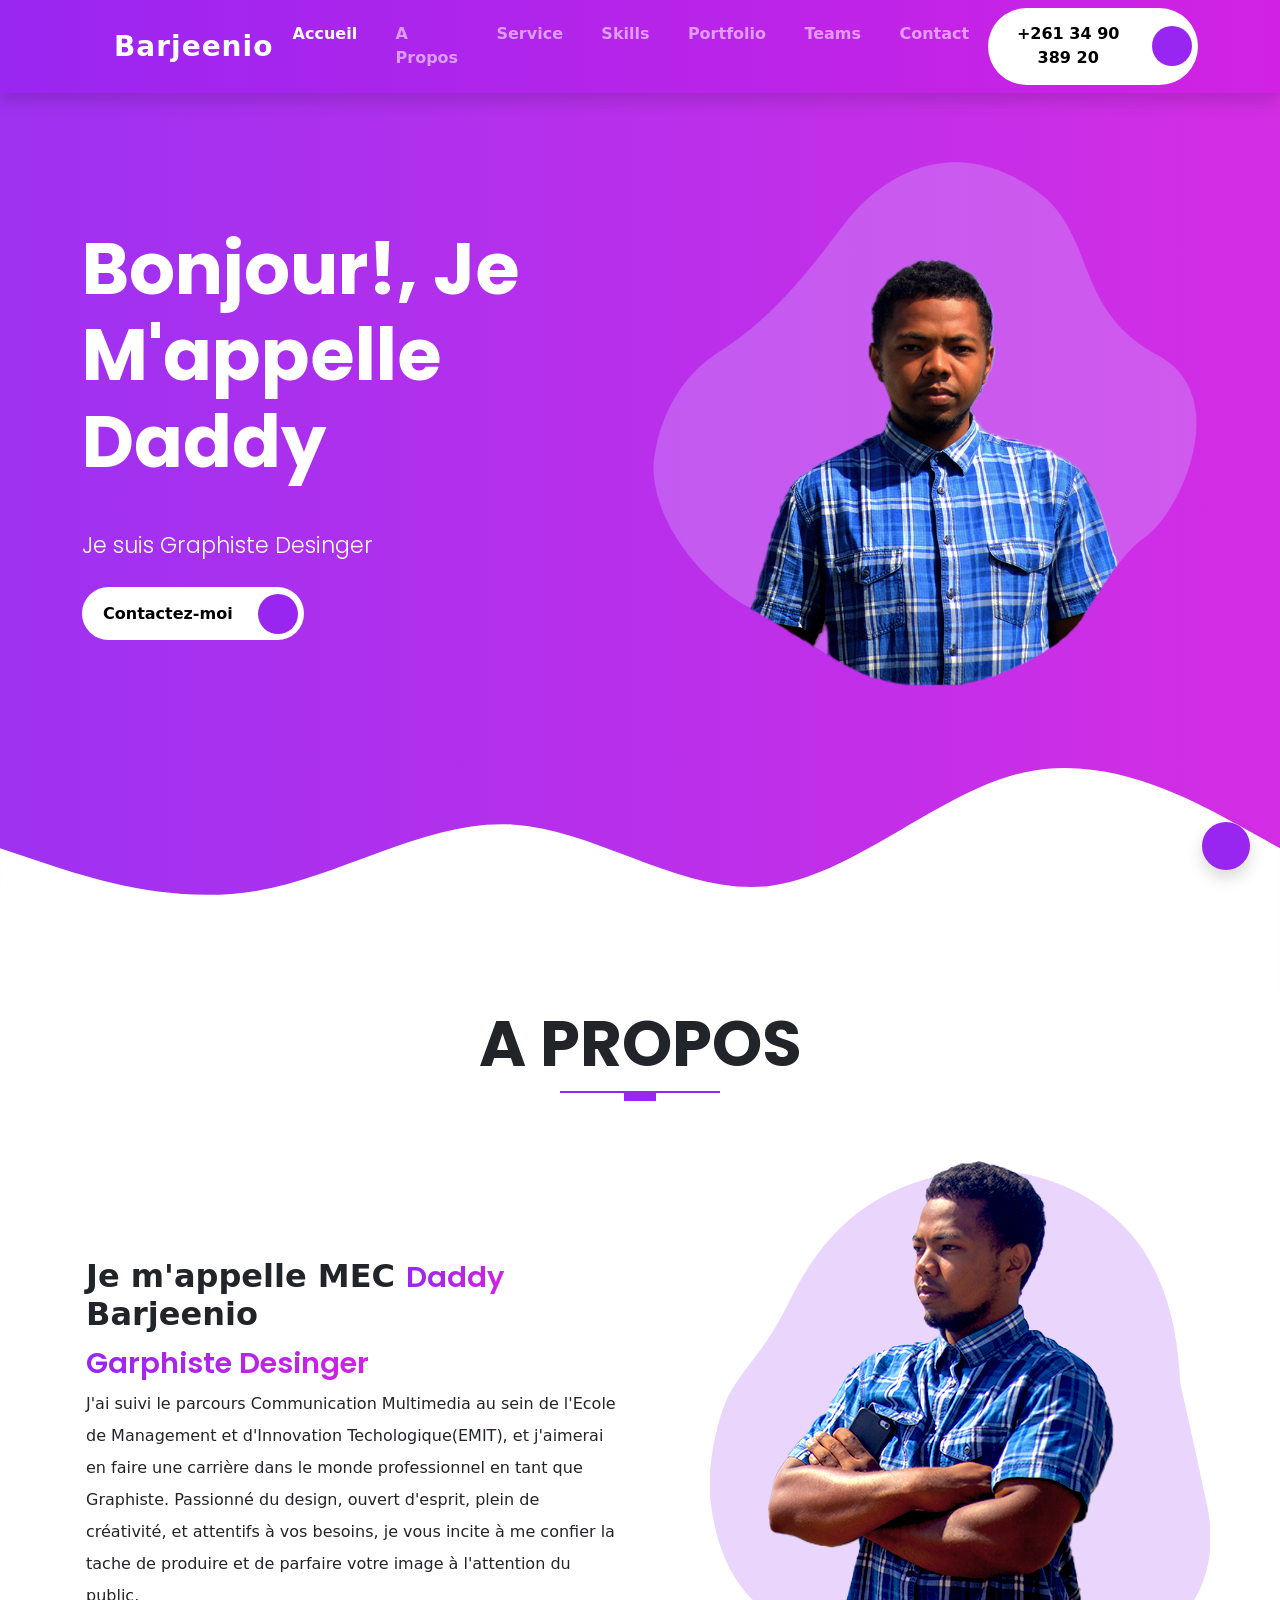
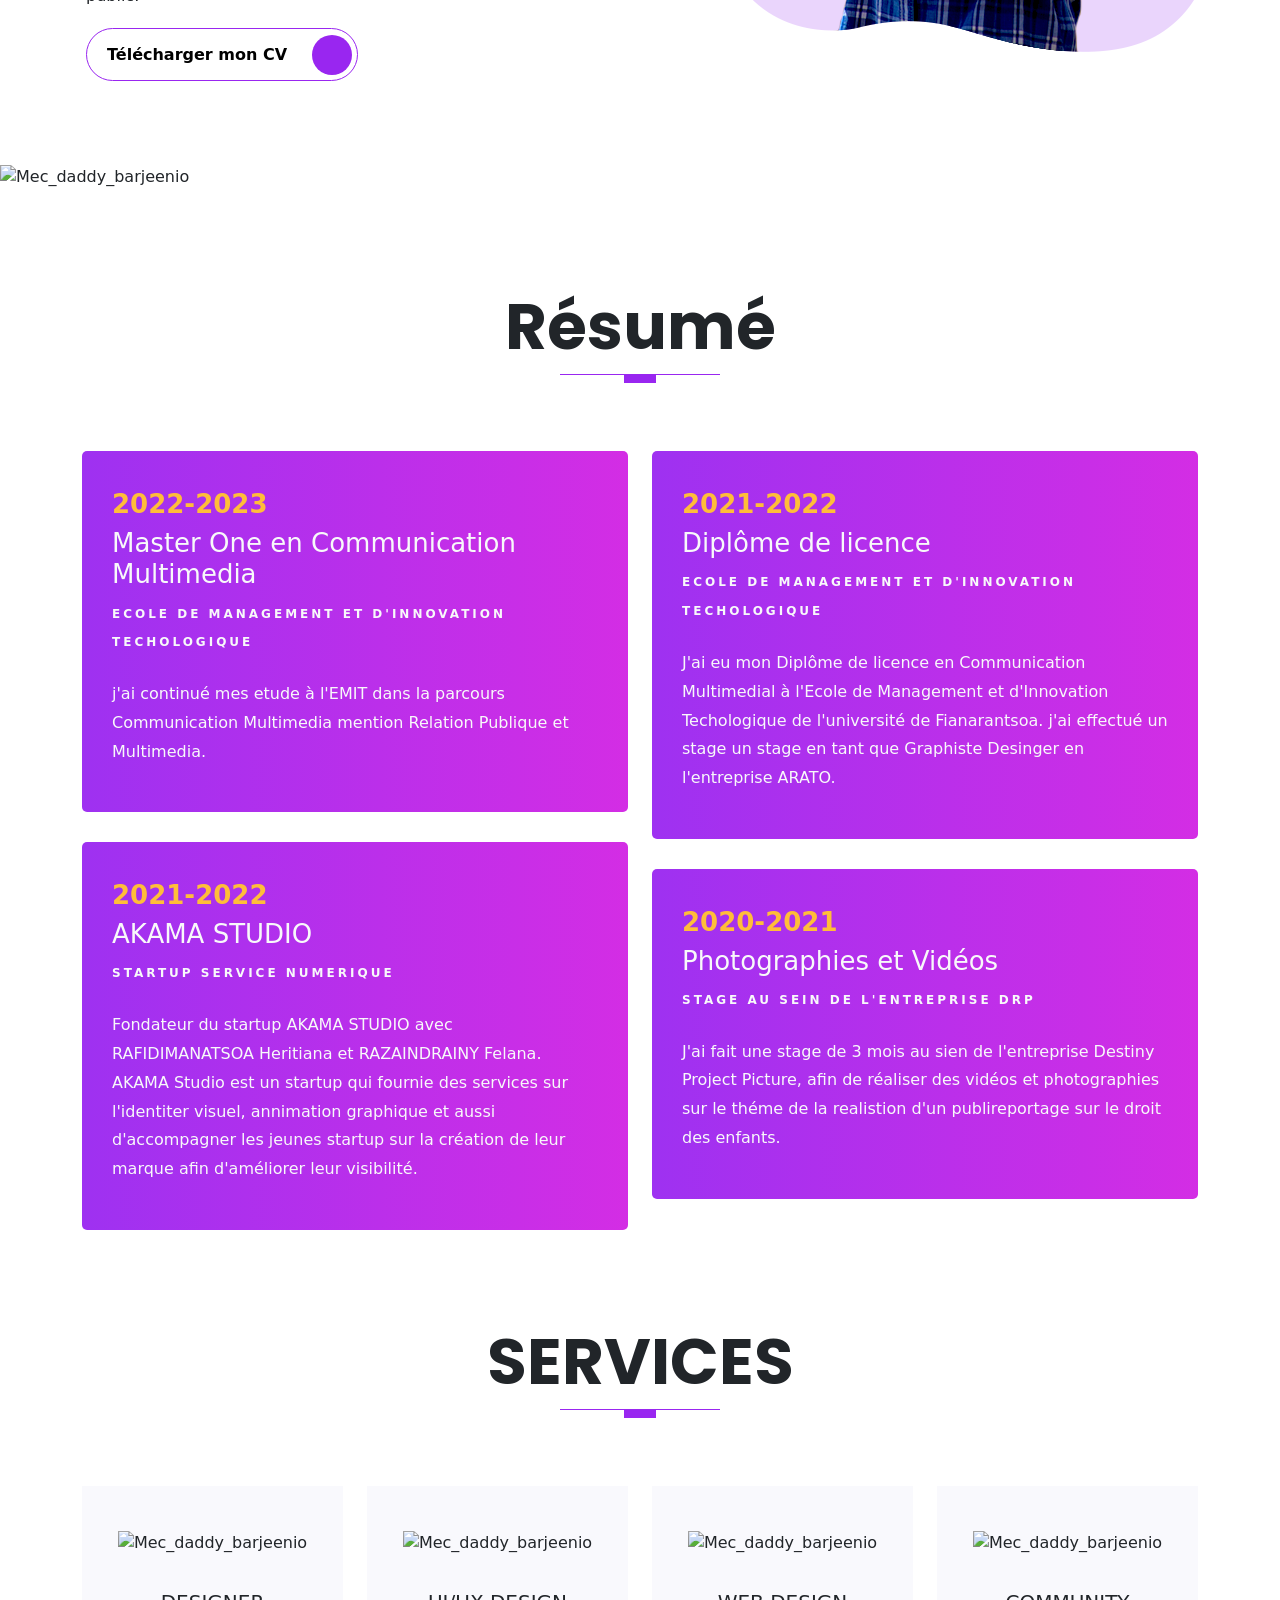
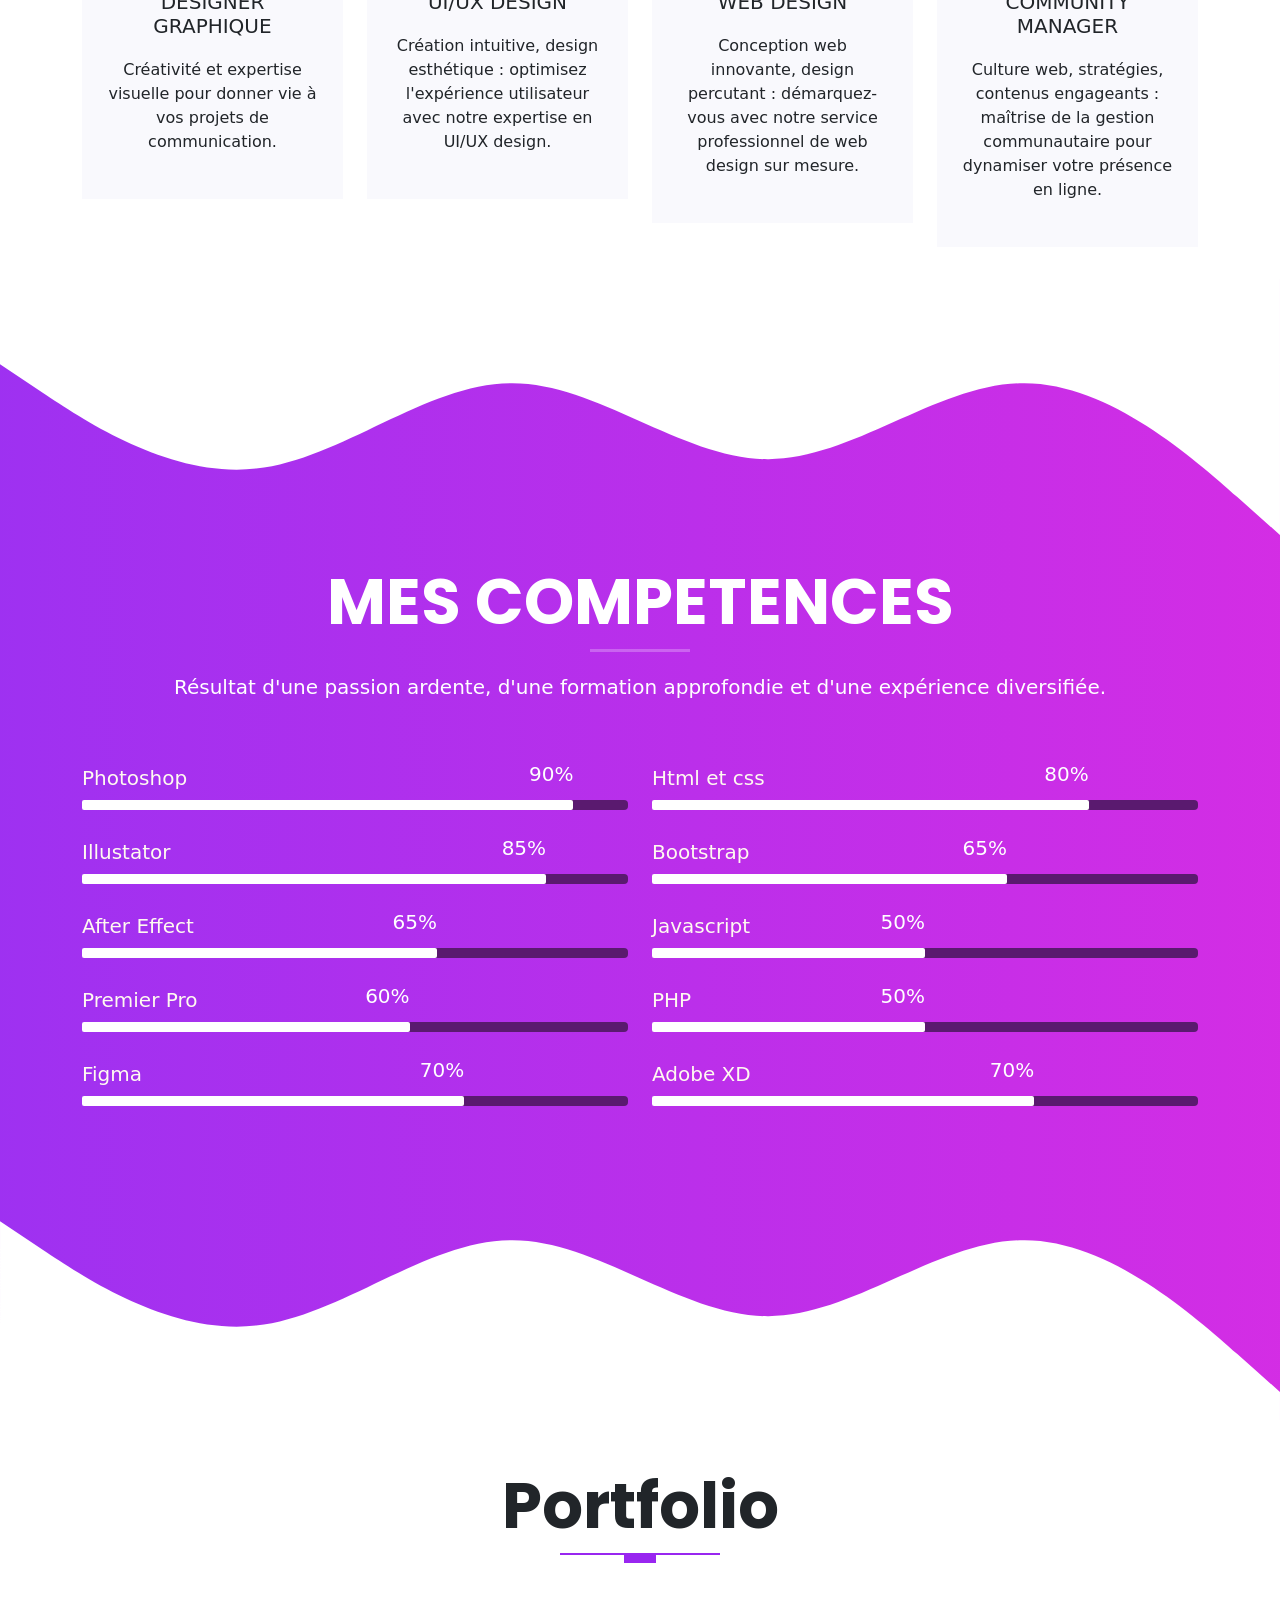
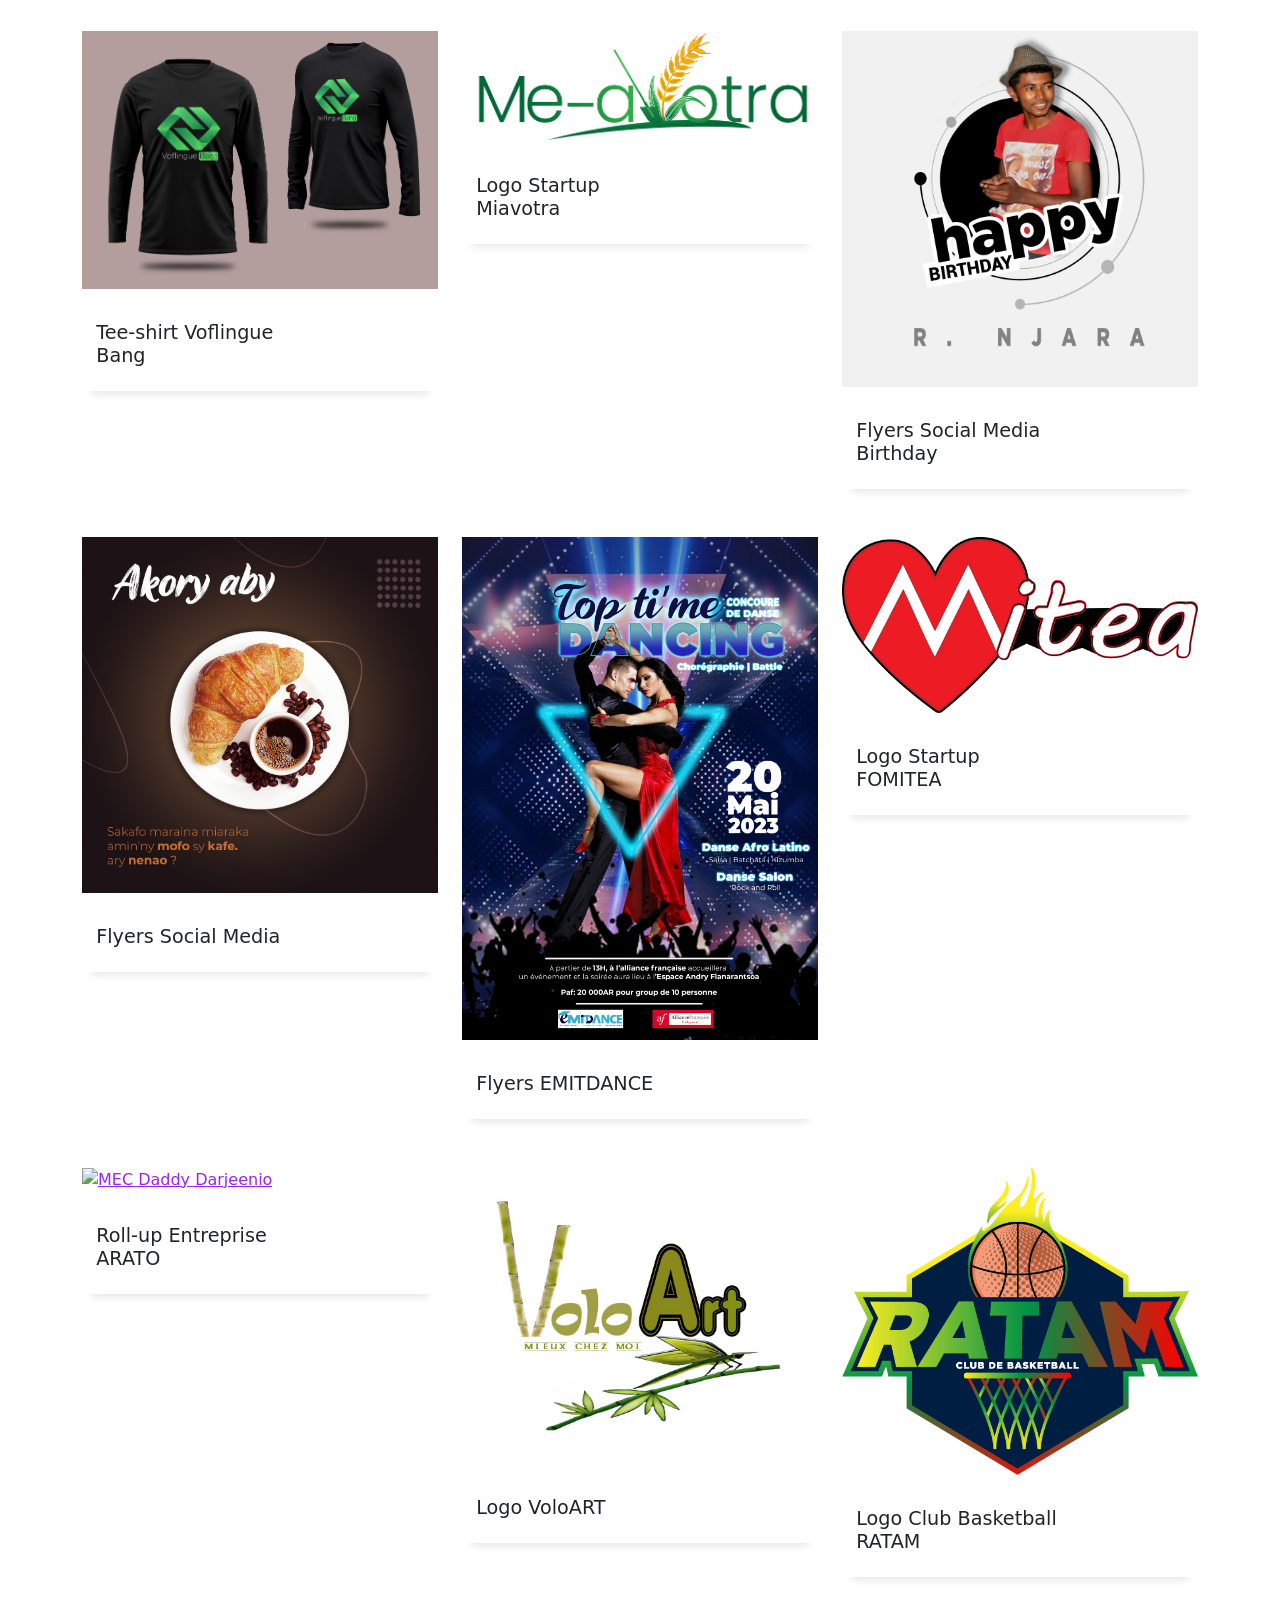
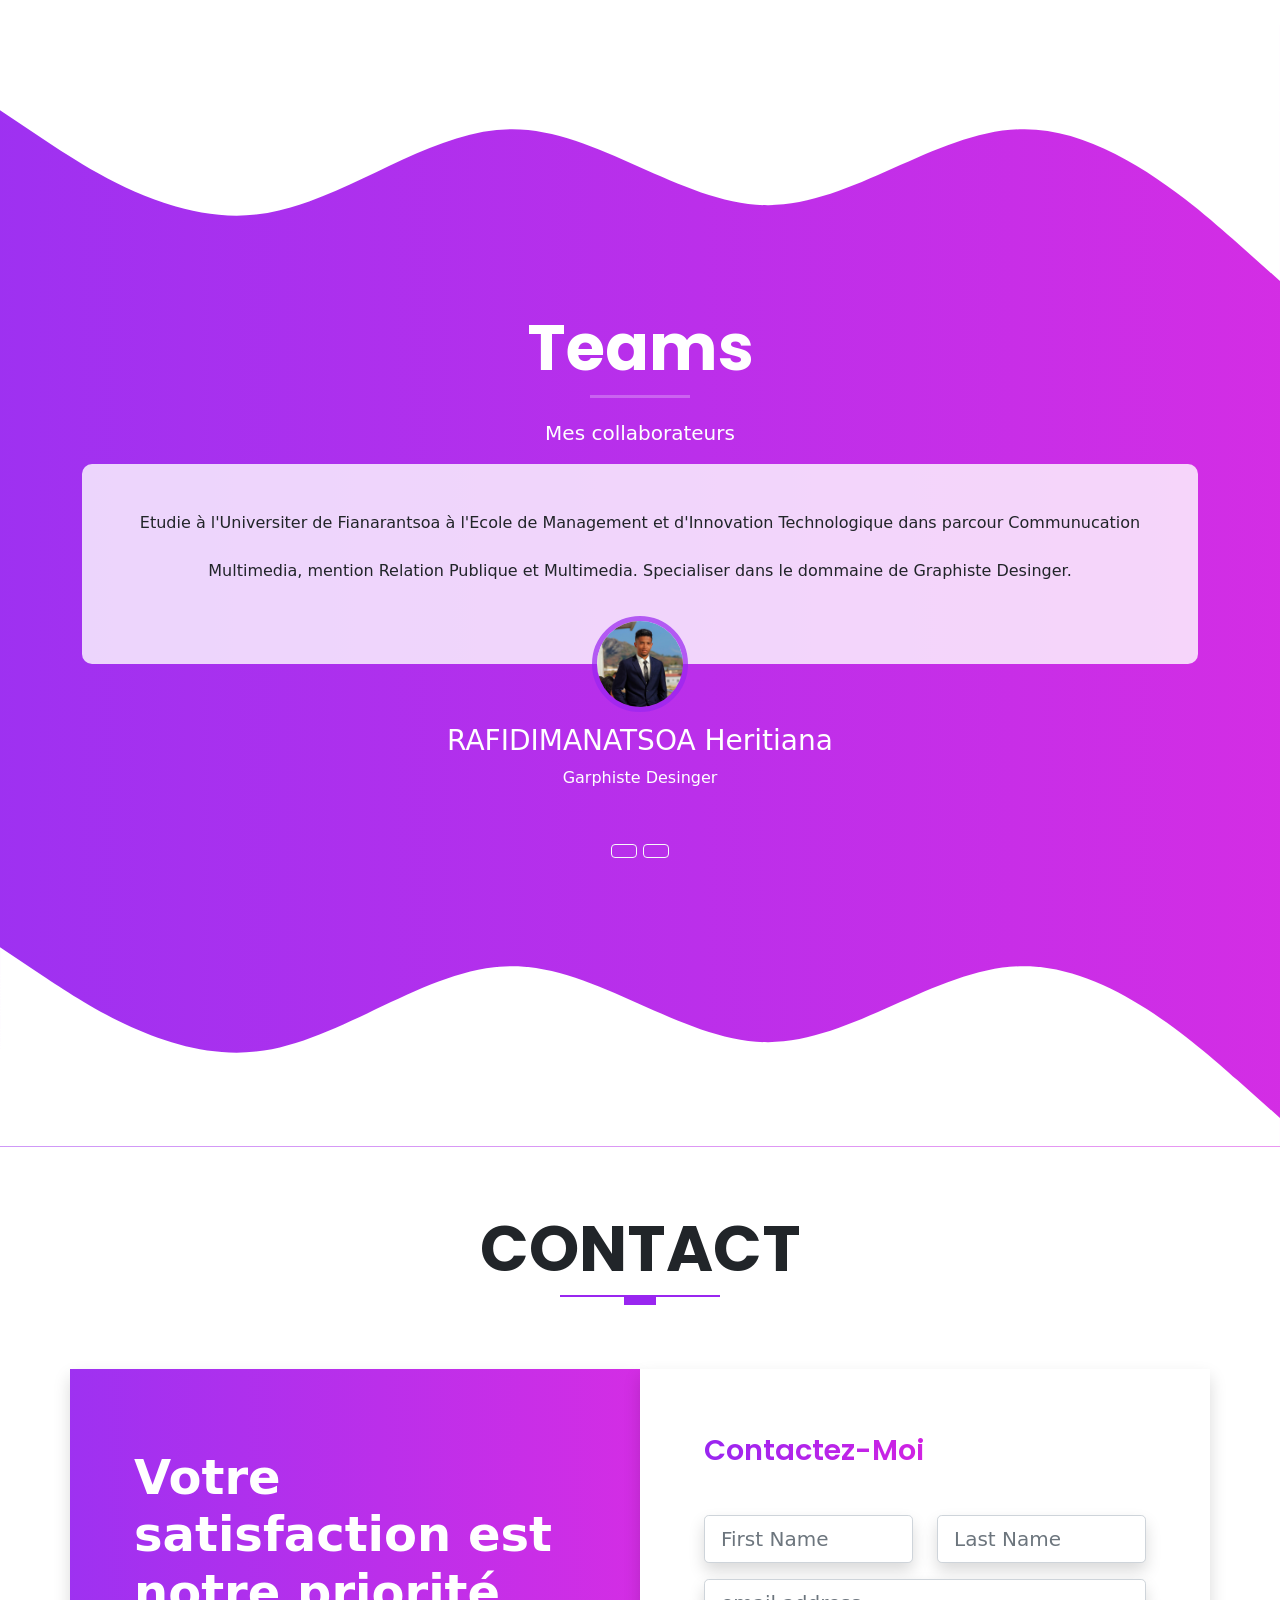
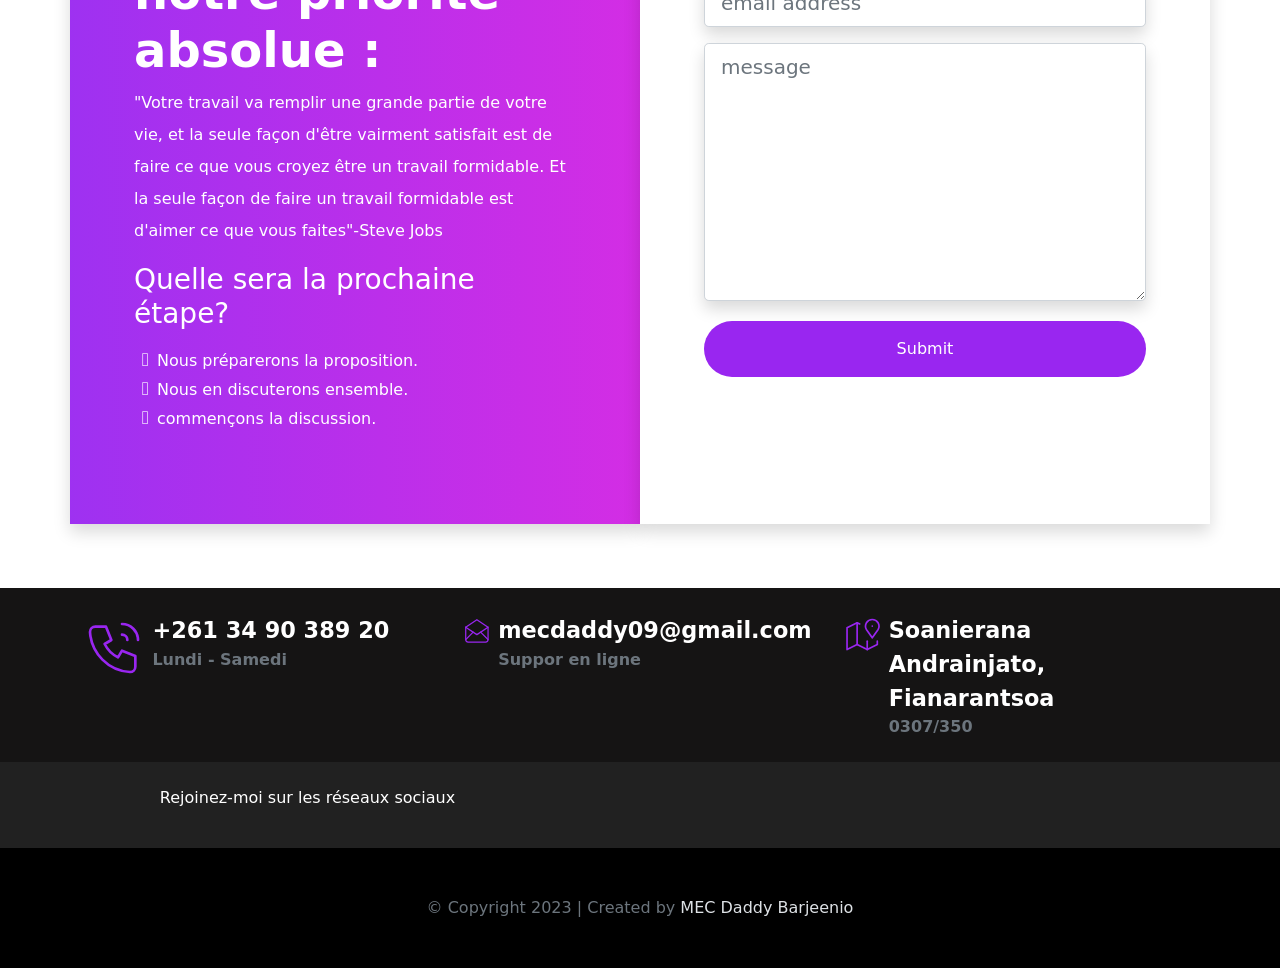
==== index.html @ a457e91f "version 3" ====
<!DOCTYPE html>
<html lang="en">
<head>
    <meta charset="UTF-8">
    <meta http-equiv="X-UA-Compatible" content="IE=edge">
    <meta name="viewport" content="width=device-width, initial-scale=1">
    <title>Mec_daddy_barjeenio | Porfolio</title>
    <link rel="stylesheet" href="assets/css/style.css">
    <link href="assets/vendors/bootstrap-icons/bootstrap-icons.css" rel="stylesheet">
    <link rel="stylesheet" href="assets/css/fontawesome.css">
    <link href="assets/vendors/glightbox/css/glightbox.min.css" rel="stylesheet">
  <link href="assets/vendor/swiper/swiper-bundle.min.css" rel="stylesheet">
    <link rel="stylesheet" href="https://cdn.jsdelivr.net/npm/glightbox/dist/css/glightbox.min.css" />
    <script src="https://cdn.jsdelivr.net/gh/mcstudios/glightbox/dist/js/glightbox.min.js"></script>
    <link href="https://fonts.googleapis.com/css2?family=Poppins:wght@300;400;500;600;700;800;900&display=swap" rel="stylesheet">
</head>
<body>
<!-- ////////////////////////////////////////////////////////////////////////////////////////
                               START SECTION 1 - nav bar  
/////////////////////////////////////////////////////////////////////////////////////////////-->
<nav class="navbar navbar-expand-lg navbar-dark menu shadow fixed-top">
    <div class="container">
      <a class="navbar-brand" href="">
        <h1 class="logo"><a href="index.html">Barjeenio</a></h1>
      </a>
      <button class="navbar-toggler" type="button" data-bs-toggle="collapse" data-bs-target="#navbarNav" aria-controls="navbarNav" aria-expanded="false" aria-label="Toggle navigation">
        <span class="navbar-toggler-icon"></span>
      </button>
      <div class="collapse navbar-collapse justify-content-end" id="navbarNav">
        <ul class="navbar-nav">
          <li class="nav-item"><a class="nav-link active" aria-current="page" href="#home">Accueil</a></li>
          <li class="nav-item"><a class="nav-link" href="#A propos">A propos</a></li>
          <li class="nav-item"><a class="nav-link" href="#Service">Service</a></li>
          <li class="nav-item"><a class="nav-link" href="#Skills">Skills</a></li>
          <li class="nav-item"><a class="nav-link" href="#Portfolio">Portfolio</a></li>
          <li class="nav-item"><a class="nav-link" href="#Teams">Teams</a></li>
          <li class="nav-item"><a class="nav-link" href="#contact">contact</a>
          </li>
        </ul>
        <button type="button" class="rounded-pill btn-rounded">
         +261 34 90 389 20
          <span>
            <i class="fas fa-phone-alt"></i>
          </span>
        </button>
      </div>
    </div>
  </nav>

<!-- /////////////////////////////////////////////////////////////////////////////////////////////////
                            START SECTION 2 - intro  
/////////////////////////////////////////////////////////////////////////////////////////////////////-->

<section id="home" class="intro-section">
  <div class="container">
    <div class="row align-items-center text-white">
      <!-- START THE CONTENT FOR THE INTRO  -->
      <div class="col-md-6 intros text-start">
        <h1 class="display-2">
          <span class="display-2--intro">Bonjour!, Je m'appelle Daddy</span>
          <span class="display-2--description lh-base">
            Je suis Graphiste Desinger
          </span>
        </h1>
        <button type="button"  class="rounded-pill btn-rounded">Contactez-moi
          <span> <a href="#contact"><i class="fas fa-arrow-right"></i></a> </span>
        </button>
      </div>
      <!-- START THE CONTENT FOR THE VIDEO -->
      <div class="col-md-6 intros text-end">
        <div class="video-box">
          <img src="images/arts/Mec_daddy_barjeenio.png" alt="Mec_daddy_barjeenio" class="img-fluid">
          
        </div>
      </div>
    </div>
  </div>
  <svg xmlns="http://www.w3.org/2000/svg" viewBox="0 0 1440 320"><path fill="#ffffff" fill-opacity="1" d="M0,160L48,176C96,192,192,224,288,208C384,192,480,128,576,133.3C672,139,768,213,864,202.7C960,192,1056,96,1152,74.7C1248,53,1344,107,1392,133.3L1440,160L1440,320L1392,320C1344,320,1248,320,1152,320C1056,320,960,320,864,320C768,320,672,320,576,320C480,320,384,320,288,320C192,320,96,320,48,320L0,320Z"></path></svg>
</section>

<!-- //////////////////////////////////////////////////////////////////////////////////////////////
                         START SECTION 3 - A propos 
///////////////////////////////////////////////////////////////////////////////////////////////////-->
<section id="A propos" class="services">
  <div class="container">
    <div class="row text-center">
      <h1 class="display-3 fw-bold">A PROPOS</h1>
      <div class="heading-line mb-1"></div>
    </div>
  </div>
  <!-- START THE CONTENT FOR THE SERVICES  -->
  <div class="container">
    <!-- START THE MARKETING CONTENT  -->
    <div class="row">
      <div class="col-lg-6 col-md-6 col-sm-12 col-xs-12 services mt-4">
        <div class="services__content">
          <div class="icon d-block fas fa-paper-plane"></div>
          <h2 class="fw-bold">Je m'appelle MEC <span class="display-3--title ">Daddy</span>  Barjeenio</h2>
          <h3 class="display-3--title mt-1">Garphiste Desinger</h3>
          <p class="lh-lg">
            J'ai suivi le parcours Communication Multimedia au sein de l'Ecole de Management et d'Innovation Techologique(EMIT),
                et j'aimerai en faire une carrière dans le monde professionnel en tant que Graphiste. Passionné du design, ouvert d'esprit,
                plein de créativité, et attentifs à vos besoins, je vous incite à me confier la tache de produire et de parfaire votre 
                image à l'attention du public.
          </p>
          <button type="button" class="rounded-pill btn-rounded border-primary">
            <a href="images/cv daddy v1.pdf" target="_blank" download style="text-decoration: none; color: inherit;">
            Télécharger mon CV
          </a>
            <span><i class="fas fa-arrow-right"></i></span>
          </button>
        </div>
      </div>
      <div class="col-lg-6 col-md-6 col-sm-12 col-xs-12 services mt-4 text-end">
        <div class="services__pic">
          <img src="images/services/Mec_daddy_barjeenio.png" alt="Mec_daddy_barjeenio" class="img-fluid">
        </div>
      </div>
    </div>
</section>
<!-- //////////////////////////////////////////////////////////////////////////////////////////////
                         START SECTION 3 - Resumer 
///////////////////////////////////////////////////////////////////////////////////////////////////-->
<section class="ftco-section ftco-no-pb" id="resume-section Service">
  <div class="container">
    <div class="row text-center">
      <h1 class="display-3 fw-bold pt-5">Résumé</h1>
      <div class="heading-line mb-1 pb-5"></div>
    </div>
  </div>
  <div class="container">
    
    <div class="row">
      <div class="col-md-6">
        <div class="resume-wrap ftco-animate fadeInUp ftco-animated">
          <span class="date">2022-2023</span>
          <h2>Master One en Communication Multimedia</h2>
          <span class="position">Ecole de Management et d'Innovation Techologique</span>
          <p class="mt-4">j'ai continué mes etude à l'EMIT dans la parcours Communication Multimedia mention 
            Relation Publique et Multimedia.
          </p>
        </div>
        <div class="resume-wrap ftco-animate fadeInUp ftco-animated">
          <span class="date">2021-2022</span>
          <h2>AKAMA STUDIO</h2>
          <span class="position">Startup Service Numerique</span>
          <p class="mt-4">Fondateur du startup AKAMA STUDIO avec RAFIDIMANATSOA Heritiana et RAZAINDRAINY Felana.
            AKAMA Studio est un startup qui fournie des services sur l'identiter visuel, annimation graphique et aussi
            d'accompagner les jeunes startup sur la création de leur marque afin d'améliorer leur visibilité.
          </p>
        </div>
      </div>

      <div class="col-md-6">
        <div class="resume-wrap ftco-animate fadeInUp ftco-animated">
          <span class="date">2021-2022</span>
          <h2>Diplôme de licence</h2>
          <span class="position">Ecole de Management et d'Innovation Techologique</span>
          <p class="mt-4">J'ai eu mon Diplôme de licence en Communication Multimedial à l'Ecole de Management et d'Innovation Techologique de
            l'université de Fianarantsoa. j'ai effectué un stage un stage en tant que Graphiste Desinger en l'entreprise ARATO.
          </p>
        </div>
        <div class="resume-wrap ftco-animate fadeInUp ftco-animated">
          <span class="date">2020-2021</span>
          <h2>Photographies et Vidéos</h2>
          <span class="position">Stage au sein de l'entreprise DRP </span>
          <p class="mt-4">J'ai fait une stage de 3 mois au sien de l'entreprise Destiny Project Picture, 
            afin de réaliser des vidéos et photographies sur le théme de la realistion d'un publireportage sur le droit des enfants.
          </p>
        </div>
        
      </div>
    </div>
  </div>
  <img class="img-fluid edu-bg-image w-100" src="images/backgrounds/education-bg.png" alt="Mec_daddy_barjeenio">

</section>
<!-- ////////////////////////////////////////////////////////////////////////////////////////////////
                               START SECTION 4 - service  
/////////////////////////////////////////////////////////////////////////////////////////////////////-->

<section id="Service" class="services features_area">
  <div class="container">
    <div class="row text-center">
      <h1 class="display-3 fw-bold pt-5">SERVICES</h1>
      <div class="heading-line mb-1 pb-5"></div>
    </div>
  </div>
  <div class="container">
    <div class="row feature_inner">
      <div class="col-lg-3 col-md-6">
        <div class="feature_item">
          <img src="images/services/s1.png" alt="Mec_daddy_barjeenio">
          <h4>Designer graphique</h4>
          <p>Créativité et expertise visuelle pour donner vie à vos projets de communication.</p>
        </div>
      </div>
      <div class="col-lg-3 col-md-6">
        <div class="feature_item">
          <img src="images/services/s2.png" alt="Mec_daddy_barjeenio">
          <h4>UI/ux design</h4>
          <p>Création intuitive, design esthétique : optimisez l'expérience utilisateur avec notre expertise en UI/UX design.</p>
        </div>
      </div>
      <div class="col-lg-3 col-md-6">
        <div class="feature_item">
          <img src="images/services/s3.png" alt="Mec_daddy_barjeenio">
          <h4>Web design</h4>
          <p>Conception web innovante, design percutant : démarquez-vous avec notre service professionnel de web design sur mesure.</p>
        </div>
      </div>
      <div class="col-lg-3 col-md-6">
        <div class="feature_item">
          <img src="images/services/s4.png" alt="Mec_daddy_barjeenio">
          <h4> Community Manager</h4>
          <p>Culture web, stratégies, contenus engageants : maîtrise de la gestion communautaire pour dynamiser votre présence en ligne.</p>
        </div>
      </div>
    </div>
  </div>

</section>

<!-- ////////////////////////////////////////////////////////////////////////////////////////////////
                               START SECTION 6 - skILLS
/////////////////////////////////////////////////////////////////////////////////////////////////////-->
<section  class="testimonials">
  <svg  xmlns="http://www.w3.org/2000/svg" viewBox="0 0 1440 320"><path fill="#fff" fill-opacity="1" d="M0,96L48,128C96,160,192,224,288,213.3C384,203,480,117,576,117.3C672,117,768,203,864,202.7C960,203,1056,117,1152,117.3C1248,117,1344,203,1392,245.3L1440,288L1440,0L1392,0C1344,0,1248,0,1152,0C1056,0,960,0,864,0C768,0,672,0,576,0C480,0,384,0,288,0C192,0,96,0,48,0L0,0Z"></path></svg>
  <div id="Skills" class="container" >
    <div class="row text-center text-white">
      <h1 class="display-3 fw-bold" >MES COMPETENCES</h1>
      <hr style="width: 100px; height: 3px; " class="mx-auto">
      <p class="lead pt-1 pb-5">Résultat d'une passion ardente, d'une formation approfondie et d'une expérience diversifiée.</p>
    </div>
  </div>
  <div class="container">
    <div class="row">
      <div class="col-md-6 animate-box">
        <div class="progress-wrap ftco-animate">
          <h3>Photoshop</h3>
          <div class="progress">
             <div class="progress-bar color-1" role="progressbar" aria-valuenow="90"
              aria-valuemin="0" aria-valuemax="100" style="width:90%">
              <span>90%</span>
              </div>
          </div>
        </div>
      </div>
      <div class="col-md-6 animate-box">
        <div class="progress-wrap ftco-animate">
          <h3>Html et css</h3>
          <div class="progress">
             <div class="progress-bar color-1" role="progressbar" aria-valuenow="80"
              aria-valuemin="0" aria-valuemax="100" style="width:80%">
              <span>80%</span>
              </div>
          </div>
        </div>
      </div>
      <div class="col-md-6 animate-box">
        <div class="progress-wrap ftco-animate">
          <h3>Illustator</h3>
          <div class="progress">
             <div class="progress-bar color-2" role="progressbar" aria-valuenow="85"
              aria-valuemin="0" aria-valuemax="100" style="width:85%">
              <span>85%</span>
              </div>
          </div>
        </div>
      </div>
      <div class="col-md-6 animate-box">
        <div class="progress-wrap ftco-animate">
          <h3>Bootstrap</h3>
          <div class="progress">
             <div class="progress-bar color-3" role="progressbar" aria-valuenow="65"
              aria-valuemin="0" aria-valuemax="100" style="width:65%">
              <span>65%</span>
              </div>
          </div>
        </div>
      </div>
      <div class="col-md-6 animate-box">
        <div class="progress-wrap ftco-animate">
          <h3>After Effect</h3>
          <div class="progress">
             <div class="progress-bar color-4" role="progressbar" aria-valuenow="65"
              aria-valuemin="0" aria-valuemax="100" style="width:65%">
              <span>65%</span>
              </div>
          </div>
        </div>
      </div>
      <div class="col-md-6 animate-box">
        <div class="progress-wrap ftco-animate">
          <h3>Javascript </h3>
          <div class="progress">
             <div class="progress-bar color-5" role="progressbar" aria-valuenow="50"
              aria-valuemin="0" aria-valuemax="100" style="width:50%">
              <span>50%</span>
              </div>
          </div>
        </div>
      </div>
      <div class="col-md-6 animate-box">
        <div class="progress-wrap ftco-animate">
          <h3>Premier Pro</h3>
          <div class="progress">
             <div class="progress-bar color-6" role="progressbar" aria-valuenow="60"
              aria-valuemin="0" aria-valuemax="100" style="width:60%">
              <span>60%</span>
              </div>
          </div>
        </div>
      </div>
      <div class="col-md-6 animate-box">
        <div class="progress-wrap ftco-animate">
          <h3>PHP</h3>
          <div class="progress">
             <div class="progress-bar color-6" role="progressbar" aria-valuenow="50"
              aria-valuemin="0" aria-valuemax="100" style="width:50%">
              <span>50%</span>
              </div>
          </div>
        </div>
      </div>
      <div class="col-md-6 animate-box">
        <div class="progress-wrap ftco-animate">
          <h3>Figma</h3>
          <div class="progress">
             <div class="progress-bar color-6" role="progressbar" aria-valuenow="70"
              aria-valuemin="0" aria-valuemax="100" style="width:70%">
              <span>70%</span>
              </div>
          </div>
        </div>
      </div>
      <div class="col-md-6 animate-box">
        <div class="progress-wrap ftco-animate">
          <h3>Adobe XD</h3>
          <div class="progress">
             <div class="progress-bar color-6" role="progressbar" aria-valuenow="70"
              aria-valuemin="0" aria-valuemax="100" style="width:70%">
              <span>70%</span>
              </div>
          </div>
        </div>
      </div>
    </div>
  </div>
  <svg xmlns="http://www.w3.org/2000/svg" viewBox="0 0 1440 320"><path fill="#fff" fill-opacity="1" d="M0,96L48,128C96,160,192,224,288,213.3C384,203,480,117,576,117.3C672,117,768,203,864,202.7C960,203,1056,117,1152,117.3C1248,117,1344,203,1392,245.3L1440,288L1440,320L1392,320C1344,320,1248,320,1152,320C1056,320,960,320,864,320C768,320,672,320,576,320C480,320,384,320,288,320C192,320,96,320,48,320L0,320Z"></path></svg>
</section>
<!-- ///////////////////////////////////////////////////////////////////////////////////////////////////
                              START SECTION 7 - THE PORTFOLIO  
//////////////////////////////////////////////////////////////////////////////////////////////////////-->
<section id="Portfolio" class="portfolio-mf sect-pt4 route">
  <div class="container">
    <div class="row text-center">
      <h1 class="display-3 fw-bold pt-5">Portfolio</h1>
      <div class="heading-line mb-1 pb-5"></div>
    </div>
  </div>
  <div class="container">
    <div class="row">
      <div class="col-md-4">
        <div class="work-box">
          <a href="images/portfolio/mec daddy barjeenio 1.jpg" data-gallery="portfolioGallery" class="portfolio-lightbox">
            <div class="work-img">
              <img src="images/portfolio/mec daddy barjeenio 1.jpg" alt="MEC Daddy Darjeenio" class="img-fluid">
            </div>
          </a>
          <div class="work-content">
            <div class="row">
              <div class="col-sm-8">
                <h2 class="w-title">Tee-shirt Voflingue Bang</h2>
                
              </div>
              <div class="col-sm-4">
                <div class="w-like">
                  <a href="portfolio-details.html"> <span class="bi bi-plus-circle"></span></a>
                </div>
              </div>
            </div>
          </div>
        </div>
      </div>
      <div class="col-md-4">
        <div class="work-box">
          <a href="images/portfolio/mec daddy barjeenio 2.png" data-gallery="portfolioGallery" class="portfolio-lightbox">
            <div class="work-img">
              <img src="images/portfolio/mec daddy barjeenio 2.png" alt="MEC Daddy Darjeenio" class="img-fluid">
            </div>
          </a>
          <div class="work-content">
            <div class="row">
              <div class="col-sm-8">
                <h2 class="w-title">Logo Startup Miavotra</h2>
                <!-- <div class="w-more">
                  <span class="w-ctegory">Web Design</span> / <span class="w-date">18 Sep. 2018</span>
                </div> -->
              </div>
              <div class="col-sm-4">
                <div class="w-like">
                  <a href="portfolio-details.html"> <span class="bi bi-plus-circle"></span></a>
                </div>
              </div>
            </div>
          </div>
        </div>
      </div>
      <div class="col-md-4">
        <div class="work-box">
          <a href="images/portfolio/mec daddy barjeenio 9.png" data-gallery="portfolioGallery" class="portfolio-lightbox">
            <div class="work-img">
              <img src="images/portfolio/mec daddy barjeenio 9.png" alt="MEC Daddy Darjeenio" class="img-fluid">
            </div>
          </a>
          <div class="work-content">
            <div class="row">
              <div class="col-sm-8">
                <h2 class="w-title">Flyers Social Media Birthday </h2>
                <!-- <div class="w-more">
                  <span class="w-ctegory">Web Design</span> / <span class="w-date">18 Sep. 2018</span>
                </div> -->
              </div>
              <div class="col-sm-4">
                <div class="w-like">
                  <a href="portfolio-details.html"> <span class="bi bi-plus-circle"></span></a>
                </div>
              </div>
            </div>
          </div>
        </div>
      </div>
      <div class="col-md-4">
        <div class="work-box">
          <a href="images/portfolio/mec daddy barjeenio 10.png" data-gallery="portfolioGallery" class="portfolio-lightbox">
            <div class="work-img">
              <img src="images/portfolio/mec daddy barjeenio 10.png" alt="MEC Daddy Darjeenio" class="img-fluid">
            </div>
          </a>
          <div class="work-content">
            <div class="row">
              <div class="col-sm-8">
                <h2 class="w-title">Flyers Social Media</h2>
                <!-- <div class="w-more">
                  <span class="w-ctegory">Web Design</span> / <span class="w-date">18 Sep. 2018</span>
                </div> -->
              </div>
              <div class="col-sm-4">
                <div class="w-like">
                  <a href="portfolio-details.html"> <span class="bi bi-plus-circle"></span></a>
                </div>
              </div>
            </div>
          </div>
        </div>
      </div>
      <div class="col-md-4">
        <div class="work-box">
          <a href="images/portfolio/mec daddy barjeenio 5.png" data-gallery="portfolioGallery" class="portfolio-lightbox">
            <div class="work-img">
              <img src="images/portfolio/mec daddy barjeenio 14.jpg" alt="MEC Daddy Darjeenio" class="img-fluid">
              
            </div>
          </a>
          <div class="work-content">
            <div class="row">
              <div class="col-sm-8">
                <h2 class="w-title"> Flyers EMITDANCE</h2>
                <!-- <div class="w-more">
                  <span class="w-ctegory">Web Design</span> / <span class="w-date">18 Sep. 2018</span>
                </div> -->
              </div>
              <div class="col-sm-4">
                <div class="w-like">
                  <a href="portfolio-details.html"> <span class="bi bi-plus-circle"></span></a>
                </div>
              </div>
            </div>
          </div>
        </div>
      </div>
      <div class="col-md-4">
        <div class="work-box">
          <a href="images/portfolio/mec daddy barjeenio 6.png" data-gallery="portfolioGallery" class="portfolio-lightbox">
            <div class="work-img">
              <img src="images/portfolio/mec daddy barjeenio 6.png" alt="MEC Daddy Darjeenio" class="img-fluid">
            </div>
          </a>
          <div class="work-content">
            <div class="row">
              <div class="col-sm-8">
                <h2 class="w-title">Logo Startup FOMITEA</h2>
                <!-- <div class="w-more">
                  <span class="w-ctegory">Web Design</span> / <span class="w-date">18 Sep. 2017</span>
                </div> -->
              </div>
              <div class="col-sm-4">
                <div class="w-like">
                  <a href="portfolio-details.html"> <span class="bi bi-plus-circle"></span></a>
                </div>
              </div>
            </div>
          </div>
        </div>
      </div>
      <div class="col-md-4">
        <div class="work-box">
          <a href="images/portfolio/mec daddy barjeenio 11.png" data-gallery="portfolioGallery" class="portfolio-lightbox">
            <div class="work-img">
              <img src="images/portfolio/mec daddy barjeenio 11.png" alt="MEC Daddy Darjeenio" class="img-fluid">
            </div>
          </a>
          <div class="work-content">
            <div class="row">
              <div class="col-sm-8">
                <h2 class="w-title">Roll-up Entreprise ARATO</h2>
                <!-- <div class="w-more">
                  <span class="w-ctegory">Web Design</span> / <span class="w-date">18 Sep. 2017</span>
                </div> -->
              </div>
              <div class="col-sm-4">
                <div class="w-like">
                  <a href="portfolio-details.html"> <span class="bi bi-plus-circle"></span></a>
                </div>
              </div>
            </div>
          </div>
        </div>
      </div>
      <div class="col-md-4">
        <div class="work-box">
          <a href="images/portfolio/mec daddy barjeenio 13.jpg" data-gallery="portfolioGallery" class="portfolio-lightbox">
            <div class="work-img">
              <img src="images/portfolio/mec daddy barjeenio 13.jpg" alt="MEC Daddy Darjeenio" class="img-fluid">
            </div>
          </a>
          <div class="work-content">
            <div class="row">
              <div class="col-sm-8">
                <h2 class="w-title">Logo VoloART</h2>
                <!-- <div class="w-more">
                  <span class="w-ctegory">Web Design</span> / <span class="w-date">18 Sep. 2017</span>
                </div> -->
              </div>
              <div class="col-sm-4">
                <div class="w-like">
                  <a href="portfolio-details.html"> <span class="bi bi-plus-circle"></span></a>
                </div>
              </div>
            </div>
          </div>
        </div>
      </div>
      <div class="col-md-4">
        <div class="work-box">
          <a href="images/portfolio/mec daddy barjeenio 14.jpg" data-gallery="portfolioGallery" class="portfolio-lightbox">
            <div class="work-img">
              <img src="images/portfolio/mec daddy barjeenio 5.png" alt="MEC Daddy Darjeenio" class="img-fluid">
            </div>
          </a>
          <div class="work-content">
            <div class="row">
              <div class="col-sm-8">
                <h2 class="w-title">Logo Club Basketball RATAM</h2>
                <!-- <div class="w-more">
                  <span class="w-ctegory">Web Design</span> / <span class="w-date">18 Sep. 2017</span>
                </div> -->
              </div>
              <div class="col-sm-4">
                <div class="w-like">
                  <a href="portfolio-details.html"> <span class="bi bi-plus-circle"></span></a>
                </div>
              </div>
            </div>
          </div>
        </div>
      </div>
    </div>
  </div>
</section><!-- End Portfolio Section -->

<!-- ////////////////////////////////////////////////////////////////////////////////////////////////
                               START SECTION 5 - Teams  
/////////////////////////////////////////////////////////////////////////////////////////////////////-->
<section  class="testimonials">
  <svg id="Teams" xmlns="http://www.w3.org/2000/svg" viewBox="0 0 1440 320"><path fill="#fff" fill-opacity="1" d="M0,96L48,128C96,160,192,224,288,213.3C384,203,480,117,576,117.3C672,117,768,203,864,202.7C960,203,1056,117,1152,117.3C1248,117,1344,203,1392,245.3L1440,288L1440,0L1392,0C1344,0,1248,0,1152,0C1056,0,960,0,864,0C768,0,672,0,576,0C480,0,384,0,288,0C192,0,96,0,48,0L0,0Z"></path></svg>
  <div  class="container">
    <div  class="row text-center text-white">
      <h1  class="display-3 fw-bold">Teams</h1>
      <hr   style="width: 100px; height: 3px; " class="mx-auto">
      <p class="lead pt-1">Mes collaborateurs</p>
    </div>

    <!-- START THE CAROUSEL CONTENT  -->
    <div  class="row align-items-center">
      <div id="carouselExampleCaptions" class="carousel slide" data-bs-ride="carousel">
        <div class="carousel-inner">
          <!-- CAROUSEL ITEM 1 -->
          <div class="carousel-item active">
            <!-- testimonials card  -->
            <div class="testimonials__card">
              <p class="lh-lg">
                <i class="fas fa-quote-left"></i>
                  Etudie à l'Universiter de Fianarantsoa à l'Ecole de Management et d'Innovation Technologique
                  dans parcour Communucation Multimedia, mention Relation Publique et Multimedia. Specialiser dans
                  le dommaine de Graphiste Desinger. 
                <i class="fas fa-quote-right"></i>
                <div class="ratings p-1">
                  <i class="fas fa-star"></i>
                  <i class="fas fa-star"></i>
                  <i class="fas fa-star"></i>
                  <i class="fas fa-star"></i>
                  <i class="fas fa-star"></i>
                </div>
              </p>
            </div>
            <!-- client picture  -->
            <div class="testimonials__picture">
              <img src="images/testimonials/RAFIDIMANATSOA Heritiana.png" alt="RAFIDIMANATSOA Heritiana" class="rounded-circle img-fluid">
            </div>
            <!-- client name & role  -->
            <div class="testimonials__name">
              <h3>RAFIDIMANATSOA Heritiana</h3>
              <p class="fw-light">Garphiste Desinger</p>
            </div>
          </div>     
          <!-- CAROUSEL ITEM 2 -->
          <div class="carousel-item">
            <!-- testimonials card  -->
            <div class="testimonials__card">
              <p class="lh-lg">
                <i class="fas fa-quote-left"></i>
                Etudie à l'Universiter de Fianarantsoa à l'Ecole de Management et d'Innovation Technologique
                  dans parcour Communucation Multimedia, mention Relation Publique et Multimedia. C'est Spécialisé dans
                  le dommaine de Audiovuel et dans la communication 
                <i class="fas fa-quote-right"></i>
                <div class="ratings p-1">
                  <i class="fas fa-star"></i>
                  <i class="fas fa-star"></i>
                  <i class="fas fa-star"></i>
                  <i class="fas fa-star"></i>
                  <i class="fas fa-star"></i>
                </div>
              </p>
            </div>
            <!-- client picture  -->
            <div class="testimonials__picture">
              <img src="images/testimonials/RAZAINDRAINY Felana.png" alt="RAZAINDRAINY Felana" class="rounded-circle img-fluid">
            </div>
            <!-- client name & role  -->
            <div class="testimonials__name">
              <h3>RAZAINDRAINY Felana</h3>
              <p class="fw-light">Audiovisuel et Resposable de communication</p>
            </div>
          </div>     
             
        </div>
        <div class="text-center">
          <button class="btn btn-outline-light fas fa-long-arrow-alt-left" type="button" data-bs-target="#carouselExampleCaptions" data-bs-slide="prev">
        </button>
        <button class="btn btn-outline-light fas fa-long-arrow-alt-right" type="button" data-bs-target="#carouselExampleCaptions" data-bs-slide="next">
        </button>
        </div>
      </div>
    </div>
  </div>
  <svg xmlns="http://www.w3.org/2000/svg" viewBox="0 0 1440 320"><path fill="#fff" fill-opacity="1" d="M0,96L48,128C96,160,192,224,288,213.3C384,203,480,117,576,117.3C672,117,768,203,864,202.7C960,203,1056,117,1152,117.3C1248,117,1344,203,1392,245.3L1440,288L1440,320L1392,320C1344,320,1248,320,1152,320C1056,320,960,320,864,320C768,320,672,320,576,320C480,320,384,320,288,320C192,320,96,320,48,320L0,320Z"></path></svg>
</section>

<!-- /////////////////////////////////////////////////////////////////////////////////////////////////////////
              START SECTION 8 - GET STARTED  
/////////////////////////////////////////////////////////////////////////////////////////////////////////-->
<section id="contact" class="get-started">
  <div class="container">
    <div class="row text-center">
      <h1 class="display-3 fw-bold text-capitalize">CONTACT</h1>
      <div class="heading-line pb-5"></div>
      <br>
    </div>

    <!-- START THE CTA CONTENT  -->
    <div class="row text-white">
      <div class="col-12 col-lg-6 gradient shadow p-3">
        <div class="cta-info w-100">
          <h4 class="display-5 fw-bold">Votre satisfaction est notre priorité absolue :</h4>
          <p class="lh-lg">
            "Votre travail va remplir une grande partie de votre vie, et la seule façon d'être vairment satisfait est de faire ce que 
            vous croyez être un travail formidable. Et la seule façon de faire un travail formidable est d'aimer ce que vous faites"-Steve Jobs
          </p>
          <h3 class="display-3--brief">Quelle sera la prochaine étape?</h3>
          <ul class="cta-info__list">
            <li>Nous préparerons la proposition.</li>
            <li>Nous en discuterons ensemble.</li>
            <li>commençons la discussion.</li>
          </ul>
        </div>
      </div>
      <div class="col-12 col-lg-6 bg-white shadow p-3">
        <div class="form w-100 pb-2">
          <h4 class="display-3--title mb-5">Contactez-moi</h4>
          <form action="#" class="row">
            <div class="col-lg-6 col-md mb-3">
              <input type="text" placeholder="First Name" id="inputFirstName" class="shadow form-control form-control-lg">
            </div>
            <div class="col-lg-6 col-md mb-3">
              <input type="text" placeholder="Last Name" id="inputLastName" class="shadow form-control form-control-lg">
            </div>
            <div class="col-lg-12 mb-3">
              <input type="email" placeholder="email address" id="inputEmail" class="shadow form-control form-control-lg">
            </div>
            <div class="col-lg-12 mb-3">
              <textarea name="message" placeholder="message" id="message" rows="8" class="shadow form-control form-control-lg"></textarea>
            </div>
            <div class="text-center d-grid mt-1">
              <button type="button" class="btn btn-primary rounded-pill pt-3 pb-3">
                submit
                <i class="fas fa-paper-plane"></i>
              </button>
            </div>
          </form>
        </div>
      </div>
    </div>
  </div>
</section>

<!-- ///////////////////////////////////////////////////////////////////////////////////////////
                           START SECTION 9 - THE FOOTER  
///////////////////////////////////////////////////////////////////////////////////////////////-->
<footer class="footer">
  <div class="container">
    <div class="row">
      <!-- CONTENT FOR THE MOBILE NUMBER  -->
      <div class="col-md-4 col-lg-4 contact-box pt-1 d-md-block d-lg-flex d-flex">
        <div class="contact-box__icon">
          <svg xmlns="http://www.w3.org/2000/svg" class="icon icon-tabler icon-tabler-phone-call" viewBox="0 0 24 24" stroke-width="1" fill="none" stroke-linecap="round" stroke-linejoin="round">
            <path stroke="none" d="M0 0h24v24H0z" fill="none"/>
            <path d="M5 4h4l2 5l-2.5 1.5a11 11 0 0 0 5 5l1.5 -2.5l5 2v4a2 2 0 0 1 -2 2a16 16 0 0 1 -15 -15a2 2 0 0 1 2 -2" />
            <path d="M15 7a2 2 0 0 1 2 2" />
            <path d="M15 3a6 6 0 0 1 6 6" />
          </svg>
        </div>
        <div class="contact-box__info">
          <a href="#" class="contact-box__info--title">+261 34 90 389 20</a>
          <p class="contact-box__info--subtitle">Lundi - Samedi</p>
        </div>
      </div>  
      <!-- CONTENT FOR EMAIL  -->
      <div class="col-md-4 col-lg-4 contact-box pt-1 d-md-block d-lg-flex d-flex">
        <div class="contact-box__icon">
          <svg xmlns="http://www.w3.org/2000/svg" class="icon icon-tabler icon-tabler-mail-opened" viewBox="0 0 24 24" stroke-width="1" fill="none" stroke-linecap="round" stroke-linejoin="round">
            <path stroke="none" d="M0 0h24v24H0z" fill="none"/>
            <polyline points="3 9 12 15 21 9 12 3 3 9" />
            <path d="M21 9v10a2 2 0 0 1 -2 2h-14a2 2 0 0 1 -2 -2v-10" />
            <line x1="3" y1="19" x2="9" y2="13" />
            <line x1="15" y1="13" x2="21" y2="19" />
          </svg>
        </div>
        <div class="contact-box__info">
          <a href="#" class="contact-box__info--title">mecdaddy09@gmail.com</a>
          <p class="contact-box__info--subtitle">Suppor en ligne</p>
        </div>
      </div>
      <!-- CONTENT FOR LOCATION  -->
      <div class="col-md-4 col-lg-4 contact-box pt-1 d-md-block d-lg-flex d-flex">
        <div class="contact-box__icon">
          <svg xmlns="http://www.w3.org/2000/svg" class="icon icon-tabler icon-tabler-map-2" viewBox="0 0 24 24" stroke-width="1" fill="none" stroke-linecap="round" stroke-linejoin="round">
            <path stroke="none" d="M0 0h24v24H0z" fill="none"/>
            <line x1="18" y1="6" x2="18" y2="6.01" />
            <path d="M18 13l-3.5 -5a4 4 0 1 1 7 0l-3.5 5" />
            <polyline points="10.5 4.75 9 4 3 7 3 20 9 17 15 20 21 17 21 15" />
            <line x1="9" y1="4" x2="9" y2="17" />
            <line x1="15" y1="15" x2="15" y2="20" />
          </svg>
        </div>
        <div class="contact-box__info">
          <a href="#" class="contact-box__info--title">Soanierana Andrainjato, Fianarantsoa</a>
          <p class="contact-box__info--subtitle">0307/350</p>
        </div>
      </div>
    </div>
  </div>

  <!-- START THE SOCIAL MEDIA CONTENT  -->
  <div class="footer-sm" style="background-color: #212121;">
    <div class="container">
      <div class="row py-4 text-center text-white">
        <div class="col-lg-5 col-md-6 mb-4 mb-md-0">
          Rejoinez-moi sur les réseaux sociaux
        </div>
        <div class="col-lg-7 col-md-6">
          <a href="https://www.facebook.com/profile.php?id=100082483778922"><i class="fab fa-facebook"></i></a>
          <a href="https://www.linkedin.com/in/daddy-barjeenio-mec-892196234/"><i class="fab fa-linkedin"></i></a>
          <a href="https://www.instagram.com/daddibarjeenio/"><i class="fab fa-instagram"></i></a>
        </div>
      </div>
    </div>
  </div>

  <!-- START THE CONTENT FOR THE CAMPANY INFO -->
  

  <!-- START THE COPYRIGHT INFO  -->
  <div class="footer-bottom pt-5 pb-5">
    <div class="container">
      <div class="row text-center text-white">
        <div class="col-12">
          <div class="footer-bottom__copyright">
            &COPY; Copyright 2023 <a href="#"></a> | Created by <a href="" target="_blank">MEC Daddy Barjeenio</a>
          </div>
        </div>
      </div>
    </div>
  </div>
</footer>

<!-- BACK TO TOP BUTTON  -->
<a href="#" class="shadow btn-primary rounded-circle back-to-top">
  <i class="fas fa-chevron-up"></i>
</a>



   
    <script src="assets/vendors/js/glightbox.min.js"></script>

    <script type="text/javascript">
      const lightbox = GLightbox({
        'touchNavigation': true,
        'href': 'https://www.youtube.com/watch?v=J9lS14nM1xg',
        'type': 'video',
        'source': 'youtube', //vimeo, youtube or local
        'width': 900,
        'autoPlayVideos': 'true',
});
    
    </script>
     <script src="assets/js/bootstrap.bundle.min.js"></script>
     <style type="text/css" data-typed-js-css="true">
      .typed-cursor{
        opacity: 1;
      }
      .typed-cursor.typed-cursor--blink{
        animation: typedjsBlink 0.7s infinite;
        -webkit-animation: typedjsBlink 0.7s infinite;
                animation: typedjsBlink 0.7s infinite;
      }
      @keyframes typedjsBlink{
        50% { opacity: 0.0; }
      }
      @-webkit-keyframes typedjsBlink{
        0% { opacity: 1; }
        50% { opacity: 0.0; }
        100% { opacity: 1; }
      }
    </style>
</body>
</html>
---- assets/css/style.css ----
@charset "UTF-8";
@keyframes pulse-border {
0% {
transform: scale(1);
opacity: 1;
}
100% {
transform: scale(1.5);
opacity: 0;
}
}
/*!
* Bootstrap v5.0.2 (https://getbootstrap.com/)
* Copyright 2011-2021 The Bootstrap Authors
* Copyright 2011-2021 Twitter, Inc.
* Licensed under MIT (https://github.com/twbs/bootstrap/blob/main/LICENSE)
*/
:root {
--bs-blue: #0d6efd;
--bs-indigo: #6610f2;
--bs-purple: #6f42c1;
--bs-pink: #d122e3;
--bs-red: #dc3545;
--bs-orange: #fd7e14;
--bs-yellow: #ffc107;
--bs-green: #198754;
--bs-teal: #20c997;
--bs-cyan: #0dcaf0;
--bs-white: #fff;
--bs-gray: #6c757d;
--bs-gray-dark: #343a40;
--bs-primary: #9926f0;
--bs-secondary: #d122e3;
--bs-success: #198754;
--bs-info: #0dcaf0;
--bs-warning: #ffc107;
--bs-danger: #dc3545;
--bs-light: #f8f9fa;
--bs-dark: #212529;
--bs-font-sans-serif: system-ui, -apple-system, "Segoe UI", Roboto, "Helvetica Neue", Arial, "Noto Sans", "Liberation Sans", sans-serif, "Apple Color Emoji", "Segoe UI Emoji", "Segoe UI Symbol", "Noto Color Emoji";
--bs-font-monospace: SFMono-Regular, Menlo, Monaco, Consolas, "Liberation Mono", "Courier New", monospace;
--bs-gradient: linear-gradient(180deg, rgba(255, 255, 255, 0.15), rgba(255, 255, 255, 0));
}

*,
*::before,
*::after {
box-sizing: border-box;
}

@media (prefers-reduced-motion: no-preference) {
:root {
scroll-behavior: smooth;
}
}

body {
margin: 0;
font-family: var(--bs-font-sans-serif);
font-size: 1rem;
font-weight: 400;
line-height: 1.5;
color: #212529;
background-color: #fff;
-webkit-text-size-adjust: 100%;
-webkit-tap-highlight-color: rgba(0, 0, 0, 0);
}

hr {
margin: 1rem 0;
color: inherit;
background-color: currentColor;
border: 0;
opacity: 0.25;
}

hr:not([size]) {
height: 1px;
}

h6, .h6, h5, .h5, h4, .h4, h3, .h3, h2, .h2, h1, .h1 {
margin-top: 0;
margin-bottom: 0.5rem;
font-weight: 500;
line-height: 1.2;
}

h1, .h1 {
font-size: calc(1.375rem + 1.5vw);
}
@media (min-width: 1200px) {
h1, .h1 {
font-size: 2.5rem;
}
}

h2, .h2 {
font-size: calc(1.325rem + 0.9vw);
}
@media (min-width: 1200px) {
h2, .h2 {
font-size: 2rem;
}
}

h3, .h3 {
font-size: calc(1.3rem + 0.6vw);
}
@media (min-width: 1200px) {
h3, .h3 {
font-size: 1.75rem;
}
}

h4, .h4 {
font-size: calc(1.275rem + 0.3vw);
}
@media (min-width: 1200px) {
h4, .h4 {
font-size: 1.5rem;
}
}

h5, .h5 {
font-size: 1.25rem;
}

h6, .h6 {
font-size: 1rem;
}

p {
margin-top: 0;
margin-bottom: 1rem;
}

abbr[title],
abbr[data-bs-original-title] {
text-decoration: underline dotted;
cursor: help;
text-decoration-skip-ink: none;
}

address {
margin-bottom: 1rem;
font-style: normal;
line-height: inherit;
}

ol,
ul {
padding-left: 2rem;
}

ol,
ul,
dl {
margin-top: 0;
margin-bottom: 1rem;
}

ol ol,
ul ul,
ol ul,
ul ol {
margin-bottom: 0;
}

dt {
font-weight: 700;
}

dd {
margin-bottom: 0.5rem;
margin-left: 0;
}

blockquote {
margin: 0 0 1rem;
}

b,
strong {
font-weight: bolder;
}

small, .small {
font-size: 0.875em;
}

mark, .mark {
padding: 0.2em;
background-color: #fcf8e3;
}

sub,
sup {
position: relative;
font-size: 0.75em;
line-height: 0;
vertical-align: baseline;
}

sub {
bottom: -0.25em;
}

sup {
top: -0.5em;
}

a {
color: #9926f0;
text-decoration: underline;
}
a:hover {
color: #7a1ec0;
}

a:not([href]):not([class]), a:not([href]):not([class]):hover {
color: inherit;
text-decoration: none;
}

pre,
code,
kbd,
samp {
font-family: var(--bs-font-monospace);
font-size: 1em;
direction: ltr /* rtl:ignore */;
unicode-bidi: bidi-override;
}

pre {
display: block;
margin-top: 0;
margin-bottom: 1rem;
overflow: auto;
font-size: 0.875em;
}
pre code {
font-size: inherit;
color: inherit;
word-break: normal;
}

code {
font-size: 0.875em;
color: #d122e3;
word-wrap: break-word;
}
a > code {
color: inherit;
}

kbd {
padding: 0.2rem 0.4rem;
font-size: 0.875em;
color: #fff;
background-color: #212529;
border-radius: 0.2rem;
}
kbd kbd {
padding: 0;
font-size: 1em;
font-weight: 700;
}

figure {
margin: 0 0 1rem;
}

img,
svg {
vertical-align: middle;
}

table {
caption-side: bottom;
border-collapse: collapse;
}

caption {
padding-top: 0.5rem;
padding-bottom: 0.5rem;
color: #6c757d;
text-align: left;
}

th {
text-align: inherit;
text-align: -webkit-match-parent;
}

thead,
tbody,
tfoot,
tr,
td,
th {
border-color: inherit;
border-style: solid;
border-width: 0;
}

label {
display: inline-block;
}

button {
border-radius: 0;
}

button:focus:not(:focus-visible) {
outline: 0;
}

input,
button,
select,
optgroup,
textarea {
margin: 0;
font-family: inherit;
font-size: inherit;
line-height: inherit;
}

button,
select {
text-transform: none;
}

[role=button] {
cursor: pointer;
}

select {
word-wrap: normal;
}
select:disabled {
opacity: 1;
}

[list]::-webkit-calendar-picker-indicator {
display: none;
}

button,
[type=button],
[type=reset],
[type=submit] {
-webkit-appearance: button;
}
button:not(:disabled),
[type=button]:not(:disabled),
[type=reset]:not(:disabled),
[type=submit]:not(:disabled) {
cursor: pointer;
}

::-moz-focus-inner {
padding: 0;
border-style: none;
}

textarea {
resize: vertical;
}

fieldset {
min-width: 0;
padding: 0;
margin: 0;
border: 0;
}

legend {
float: left;
width: 100%;
padding: 0;
margin-bottom: 0.5rem;
font-size: calc(1.275rem + 0.3vw);
line-height: inherit;
}
@media (min-width: 1200px) {
legend {
font-size: 1.5rem;
}
}
legend + * {
clear: left;
}

::-webkit-datetime-edit-fields-wrapper,
::-webkit-datetime-edit-text,
::-webkit-datetime-edit-minute,
::-webkit-datetime-edit-hour-field,
::-webkit-datetime-edit-day-field,
::-webkit-datetime-edit-month-field,
::-webkit-datetime-edit-year-field {
padding: 0;
}

::-webkit-inner-spin-button {
height: auto;
}

[type=search] {
outline-offset: -2px;
-webkit-appearance: textfield;
}

/* rtl:raw:
[type="tel"],
[type="url"],
[type="email"],
[type="number"] {
direction: ltr;
}
*/
::-webkit-search-decoration {
-webkit-appearance: none;
}

::-webkit-color-swatch-wrapper {
padding: 0;
}

::file-selector-button {
font: inherit;
}

::-webkit-file-upload-button {
font: inherit;
-webkit-appearance: button;
}

output {
display: inline-block;
}

iframe {
border: 0;
}

summary {
display: list-item;
cursor: pointer;
}

progress {
vertical-align: baseline;
}

[hidden] {
display: none !important;
}

.lead {
font-size: 1.25rem;
font-weight: 300;
}

.display-1 {
font-size: calc(1.625rem + 4.5vw);
font-weight: 300;
line-height: 1.2;
}
@media (min-width: 1200px) {
.display-1 {
font-size: 5rem;
}
}

.display-2 {
font-size: calc(1.575rem + 3.9vw);
font-weight: 300;
line-height: 1.2;
}
@media (min-width: 1200px) {
.display-2 {
font-size: 4.5rem;
}
}

.display-3 {
font-size: calc(1.525rem + 3.3vw);
font-weight: 300;
line-height: 1.2;
}
@media (min-width: 1200px) {
.display-3 {
font-size: 4rem;
}
}

.display-4 {
font-size: calc(1.475rem + 2.7vw);
font-weight: 300;
line-height: 1.2;
}
@media (min-width: 1200px) {
.display-4 {
font-size: 3.5rem;
}
}

.display-5 {
font-size: calc(1.425rem + 2.1vw);
font-weight: 300;
line-height: 1.2;
}
@media (min-width: 1200px) {
.display-5 {
font-size: 3rem;
}
}

.display-6 {
font-size: calc(1.375rem + 1.5vw);
font-weight: 300;
line-height: 1.2;
}
@media (min-width: 1200px) {
.display-6 {
font-size: 2.5rem;
}
}

.list-unstyled {
padding-left: 0;
list-style: none;
}

.list-inline {
padding-left: 0;
list-style: none;
}

.list-inline-item {
display: inline-block;
}
.list-inline-item:not(:last-child) {
margin-right: 0.5rem;
}

.initialism {
font-size: 0.875em;
text-transform: uppercase;
}

.blockquote {
margin-bottom: 1rem;
font-size: 1.25rem;
}
.blockquote > :last-child {
margin-bottom: 0;
}

.blockquote-footer {
margin-top: -1rem;
margin-bottom: 1rem;
font-size: 0.875em;
color: #6c757d;
}
.blockquote-footer::before {
content: "— ";
}

.img-fluid {
max-width: 100%;
height: auto;
}

.img-thumbnail {
padding: 0.25rem;
background-color: #fff;
border: 1px solid #dee2e6;
border-radius: 0.25rem;
max-width: 100%;
height: auto;
}

.figure {
display: inline-block;
}

.figure-img {
margin-bottom: 0.5rem;
line-height: 1;
}

.figure-caption {
font-size: 0.875em;
color: #6c757d;
}

.container,
.container-fluid,
.container-xxl,
.container-xl,
.container-lg,
.container-md,
.container-sm {
width: 100%;
padding-right: var(--bs-gutter-x, 0.75rem);
padding-left: var(--bs-gutter-x, 0.75rem);
margin-right: auto;
margin-left: auto;
}

@media (min-width: 576px) {
.container-sm, .container {
max-width: 540px;
}
}
@media (min-width: 768px) {
.container-md, .container-sm, .container {
max-width: 720px;
}
}
@media (min-width: 992px) {
.container-lg, .container-md, .container-sm, .container {
max-width: 960px;
}
}
@media (min-width: 1200px) {
.container-xl, .container-lg, .container-md, .container-sm, .container {
max-width: 1140px;
}
}
@media (min-width: 1400px) {
.container-xxl, .container-xl, .container-lg, .container-md, .container-sm, .container {
max-width: 1320px;
}
}
.row {
--bs-gutter-x: 1.5rem;
--bs-gutter-y: 0;
display: flex;
flex-wrap: wrap;
margin-top: calc(var(--bs-gutter-y) * -1);
margin-right: calc(var(--bs-gutter-x) * -.5);
margin-left: calc(var(--bs-gutter-x) * -.5);
}
.row > * {
flex-shrink: 0;
width: 100%;
max-width: 100%;
padding-right: calc(var(--bs-gutter-x) * .5);
padding-left: calc(var(--bs-gutter-x) * .5);
margin-top: var(--bs-gutter-y);
}

.col {
flex: 1 0 0%;
}

.row-cols-auto > * {
flex: 0 0 auto;
width: auto;
}

.row-cols-1 > * {
flex: 0 0 auto;
width: 100%;
}

.row-cols-2 > * {
flex: 0 0 auto;
width: 50%;
}

.row-cols-3 > * {
flex: 0 0 auto;
width: 33.3333333333%;
}

.row-cols-4 > * {
flex: 0 0 auto;
width: 25%;
}

.row-cols-5 > * {
flex: 0 0 auto;
width: 20%;
}

.row-cols-6 > * {
flex: 0 0 auto;
width: 16.6666666667%;
}

@media (min-width: 576px) {
.col-sm {
flex: 1 0 0%;
}

.row-cols-sm-auto > * {
flex: 0 0 auto;
width: auto;
}

.row-cols-sm-1 > * {
flex: 0 0 auto;
width: 100%;
}

.row-cols-sm-2 > * {
flex: 0 0 auto;
width: 50%;
}

.row-cols-sm-3 > * {
flex: 0 0 auto;
width: 33.3333333333%;
}

.row-cols-sm-4 > * {
flex: 0 0 auto;
width: 25%;
}

.row-cols-sm-5 > * {
flex: 0 0 auto;
width: 20%;
}

.row-cols-sm-6 > * {
flex: 0 0 auto;
width: 16.6666666667%;
}
}
@media (min-width: 768px) {
.col-md {
flex: 1 0 0%;
}

.row-cols-md-auto > * {
flex: 0 0 auto;
width: auto;
}

.row-cols-md-1 > * {
flex: 0 0 auto;
width: 100%;
}

.row-cols-md-2 > * {
flex: 0 0 auto;
width: 50%;
}

.row-cols-md-3 > * {
flex: 0 0 auto;
width: 33.3333333333%;
}

.row-cols-md-4 > * {
flex: 0 0 auto;
width: 25%;
}

.row-cols-md-5 > * {
flex: 0 0 auto;
width: 20%;
}

.row-cols-md-6 > * {
flex: 0 0 auto;
width: 16.6666666667%;
}
}
@media (min-width: 992px) {
.col-lg {
flex: 1 0 0%;
}

.row-cols-lg-auto > * {
flex: 0 0 auto;
width: auto;
}

.row-cols-lg-1 > * {
flex: 0 0 auto;
width: 100%;
}

.row-cols-lg-2 > * {
flex: 0 0 auto;
width: 50%;
}

.row-cols-lg-3 > * {
flex: 0 0 auto;
width: 33.3333333333%;
}

.row-cols-lg-4 > * {
flex: 0 0 auto;
width: 25%;
}

.row-cols-lg-5 > * {
flex: 0 0 auto;
width: 20%;
}

.row-cols-lg-6 > * {
flex: 0 0 auto;
width: 16.6666666667%;
}
}
@media (min-width: 1200px) {
.col-xl {
flex: 1 0 0%;
}

.row-cols-xl-auto > * {
flex: 0 0 auto;
width: auto;
}

.row-cols-xl-1 > * {
flex: 0 0 auto;
width: 100%;
}

.row-cols-xl-2 > * {
flex: 0 0 auto;
width: 50%;
}

.row-cols-xl-3 > * {
flex: 0 0 auto;
width: 33.3333333333%;
}

.row-cols-xl-4 > * {
flex: 0 0 auto;
width: 25%;
}

.row-cols-xl-5 > * {
flex: 0 0 auto;
width: 20%;
}

.row-cols-xl-6 > * {
flex: 0 0 auto;
width: 16.6666666667%;
}
}
@media (min-width: 1400px) {
.col-xxl {
flex: 1 0 0%;
}

.row-cols-xxl-auto > * {
flex: 0 0 auto;
width: auto;
}

.row-cols-xxl-1 > * {
flex: 0 0 auto;
width: 100%;
}

.row-cols-xxl-2 > * {
flex: 0 0 auto;
width: 50%;
}

.row-cols-xxl-3 > * {
flex: 0 0 auto;
width: 33.3333333333%;
}

.row-cols-xxl-4 > * {
flex: 0 0 auto;
width: 25%;
}

.row-cols-xxl-5 > * {
flex: 0 0 auto;
width: 20%;
}

.row-cols-xxl-6 > * {
flex: 0 0 auto;
width: 16.6666666667%;
}
}
.col-auto {
flex: 0 0 auto;
width: auto;
}

.col-1 {
flex: 0 0 auto;
width: 8.33333333%;
}

.col-2 {
flex: 0 0 auto;
width: 16.66666667%;
}

.col-3 {
flex: 0 0 auto;
width: 25%;
}

.col-4 {
flex: 0 0 auto;
width: 33.33333333%;
}

.col-5 {
flex: 0 0 auto;
width: 41.66666667%;
}

.col-6 {
flex: 0 0 auto;
width: 50%;
}

.col-7 {
flex: 0 0 auto;
width: 58.33333333%;
}

.col-8 {
flex: 0 0 auto;
width: 66.66666667%;
}

.col-9 {
flex: 0 0 auto;
width: 75%;
}

.col-10 {
flex: 0 0 auto;
width: 83.33333333%;
}

.col-11 {
flex: 0 0 auto;
width: 91.66666667%;
}

.col-12 {
flex: 0 0 auto;
width: 100%;
}

.offset-1 {
margin-left: 8.33333333%;
}

.offset-2 {
margin-left: 16.66666667%;
}

.offset-3 {
margin-left: 25%;
}

.offset-4 {
margin-left: 33.33333333%;
}

.offset-5 {
margin-left: 41.66666667%;
}

.offset-6 {
margin-left: 50%;
}

.offset-7 {
margin-left: 58.33333333%;
}

.offset-8 {
margin-left: 66.66666667%;
}

.offset-9 {
margin-left: 75%;
}

.offset-10 {
margin-left: 83.33333333%;
}

.offset-11 {
margin-left: 91.66666667%;
}

.g-0,
.gx-0 {
--bs-gutter-x: 0;
}

.g-0,
.gy-0 {
--bs-gutter-y: 0;
}

.g-1,
.gx-1 {
--bs-gutter-x: 0.25rem;
}

.g-1,
.gy-1 {
--bs-gutter-y: 0.25rem;
}

.g-2,
.gx-2 {
--bs-gutter-x: 0.5rem;
}

.g-2,
.gy-2 {
--bs-gutter-y: 0.5rem;
}

.g-3,
.gx-3 {
--bs-gutter-x: 1rem;
}

.g-3,
.gy-3 {
--bs-gutter-y: 1rem;
}

.g-4,
.gx-4 {
--bs-gutter-x: 1.5rem;
}

.g-4,
.gy-4 {
--bs-gutter-y: 1.5rem;
}

.g-5,
.gx-5 {
--bs-gutter-x: 3rem;
}

.g-5,
.gy-5 {
--bs-gutter-y: 3rem;
}

@media (min-width: 576px) {
.col-sm-auto {
flex: 0 0 auto;
width: auto;
}

.col-sm-1 {
flex: 0 0 auto;
width: 8.33333333%;
}

.col-sm-2 {
flex: 0 0 auto;
width: 16.66666667%;
}

.col-sm-3 {
flex: 0 0 auto;
width: 25%;
}

.col-sm-4 {
flex: 0 0 auto;
width: 33.33333333%;
}

.col-sm-5 {
flex: 0 0 auto;
width: 41.66666667%;
}

.col-sm-6 {
flex: 0 0 auto;
width: 50%;
}

.col-sm-7 {
flex: 0 0 auto;
width: 58.33333333%;
}

.col-sm-8 {
flex: 0 0 auto;
width: 66.66666667%;
}

.col-sm-9 {
flex: 0 0 auto;
width: 75%;
}

.col-sm-10 {
flex: 0 0 auto;
width: 83.33333333%;
}

.col-sm-11 {
flex: 0 0 auto;
width: 91.66666667%;
}

.col-sm-12 {
flex: 0 0 auto;
width: 100%;
}

.offset-sm-0 {
margin-left: 0;
}

.offset-sm-1 {
margin-left: 8.33333333%;
}

.offset-sm-2 {
margin-left: 16.66666667%;
}

.offset-sm-3 {
margin-left: 25%;
}

.offset-sm-4 {
margin-left: 33.33333333%;
}

.offset-sm-5 {
margin-left: 41.66666667%;
}

.offset-sm-6 {
margin-left: 50%;
}

.offset-sm-7 {
margin-left: 58.33333333%;
}

.offset-sm-8 {
margin-left: 66.66666667%;
}

.offset-sm-9 {
margin-left: 75%;
}

.offset-sm-10 {
margin-left: 83.33333333%;
}

.offset-sm-11 {
margin-left: 91.66666667%;
}

.g-sm-0,
.gx-sm-0 {
--bs-gutter-x: 0;
}

.g-sm-0,
.gy-sm-0 {
--bs-gutter-y: 0;
}

.g-sm-1,
.gx-sm-1 {
--bs-gutter-x: 0.25rem;
}

.g-sm-1,
.gy-sm-1 {
--bs-gutter-y: 0.25rem;
}

.g-sm-2,
.gx-sm-2 {
--bs-gutter-x: 0.5rem;
}

.g-sm-2,
.gy-sm-2 {
--bs-gutter-y: 0.5rem;
}

.g-sm-3,
.gx-sm-3 {
--bs-gutter-x: 1rem;
}

.g-sm-3,
.gy-sm-3 {
--bs-gutter-y: 1rem;
}

.g-sm-4,
.gx-sm-4 {
--bs-gutter-x: 1.5rem;
}

.g-sm-4,
.gy-sm-4 {
--bs-gutter-y: 1.5rem;
}

.g-sm-5,
.gx-sm-5 {
--bs-gutter-x: 3rem;
}

.g-sm-5,
.gy-sm-5 {
--bs-gutter-y: 3rem;
}
}
@media (min-width: 768px) {
.col-md-auto {
flex: 0 0 auto;
width: auto;
}

.col-md-1 {
flex: 0 0 auto;
width: 8.33333333%;
}

.col-md-2 {
flex: 0 0 auto;
width: 16.66666667%;
}

.col-md-3 {
flex: 0 0 auto;
width: 25%;
}

.col-md-4 {
flex: 0 0 auto;
width: 33.33333333%;
}

.col-md-5 {
flex: 0 0 auto;
width: 41.66666667%;
}

.col-md-6 {
flex: 0 0 auto;
width: 50%;
}

.col-md-7 {
flex: 0 0 auto;
width: 58.33333333%;
}

.col-md-8 {
flex: 0 0 auto;
width: 66.66666667%;
}

.col-md-9 {
flex: 0 0 auto;
width: 75%;
}

.col-md-10 {
flex: 0 0 auto;
width: 83.33333333%;
}

.col-md-11 {
flex: 0 0 auto;
width: 91.66666667%;
}

.col-md-12 {
flex: 0 0 auto;
width: 100%;
}

.offset-md-0 {
margin-left: 0;
}

.offset-md-1 {
margin-left: 8.33333333%;
}

.offset-md-2 {
margin-left: 16.66666667%;
}

.offset-md-3 {
margin-left: 25%;
}

.offset-md-4 {
margin-left: 33.33333333%;
}

.offset-md-5 {
margin-left: 41.66666667%;
}

.offset-md-6 {
margin-left: 50%;
}

.offset-md-7 {
margin-left: 58.33333333%;
}

.offset-md-8 {
margin-left: 66.66666667%;
}

.offset-md-9 {
margin-left: 75%;
}

.offset-md-10 {
margin-left: 83.33333333%;
}

.offset-md-11 {
margin-left: 91.66666667%;
}

.g-md-0,
.gx-md-0 {
--bs-gutter-x: 0;
}

.g-md-0,
.gy-md-0 {
--bs-gutter-y: 0;
}

.g-md-1,
.gx-md-1 {
--bs-gutter-x: 0.25rem;
}

.g-md-1,
.gy-md-1 {
--bs-gutter-y: 0.25rem;
}

.g-md-2,
.gx-md-2 {
--bs-gutter-x: 0.5rem;
}

.g-md-2,
.gy-md-2 {
--bs-gutter-y: 0.5rem;
}

.g-md-3,
.gx-md-3 {
--bs-gutter-x: 1rem;
}

.g-md-3,
.gy-md-3 {
--bs-gutter-y: 1rem;
}

.g-md-4,
.gx-md-4 {
--bs-gutter-x: 1.5rem;
}

.g-md-4,
.gy-md-4 {
--bs-gutter-y: 1.5rem;
}

.g-md-5,
.gx-md-5 {
--bs-gutter-x: 3rem;
}

.g-md-5,
.gy-md-5 {
--bs-gutter-y: 3rem;
}
}
@media (min-width: 992px) {
.col-lg-auto {
flex: 0 0 auto;
width: auto;
}

.col-lg-1 {
flex: 0 0 auto;
width: 8.33333333%;
}

.col-lg-2 {
flex: 0 0 auto;
width: 16.66666667%;
}

.col-lg-3 {
flex: 0 0 auto;
width: 25%;
}

.col-lg-4 {
flex: 0 0 auto;
width: 33.33333333%;
}

.col-lg-5 {
flex: 0 0 auto;
width: 41.66666667%;
}

.col-lg-6 {
flex: 0 0 auto;
width: 50%;
}

.col-lg-7 {
flex: 0 0 auto;
width: 58.33333333%;
}

.col-lg-8 {
flex: 0 0 auto;
width: 66.66666667%;
}

.col-lg-9 {
flex: 0 0 auto;
width: 75%;
}

.col-lg-10 {
flex: 0 0 auto;
width: 83.33333333%;
}

.col-lg-11 {
flex: 0 0 auto;
width: 91.66666667%;
}

.col-lg-12 {
flex: 0 0 auto;
width: 100%;
}

.offset-lg-0 {
margin-left: 0;
}

.offset-lg-1 {
margin-left: 8.33333333%;
}

.offset-lg-2 {
margin-left: 16.66666667%;
}

.offset-lg-3 {
margin-left: 25%;
}

.offset-lg-4 {
margin-left: 33.33333333%;
}

.offset-lg-5 {
margin-left: 41.66666667%;
}

.offset-lg-6 {
margin-left: 50%;
}

.offset-lg-7 {
margin-left: 58.33333333%;
}

.offset-lg-8 {
margin-left: 66.66666667%;
}

.offset-lg-9 {
margin-left: 75%;
}

.offset-lg-10 {
margin-left: 83.33333333%;
}

.offset-lg-11 {
margin-left: 91.66666667%;
}

.g-lg-0,
.gx-lg-0 {
--bs-gutter-x: 0;
}

.g-lg-0,
.gy-lg-0 {
--bs-gutter-y: 0;
}

.g-lg-1,
.gx-lg-1 {
--bs-gutter-x: 0.25rem;
}

.g-lg-1,
.gy-lg-1 {
--bs-gutter-y: 0.25rem;
}

.g-lg-2,
.gx-lg-2 {
--bs-gutter-x: 0.5rem;
}

.g-lg-2,
.gy-lg-2 {
--bs-gutter-y: 0.5rem;
}

.g-lg-3,
.gx-lg-3 {
--bs-gutter-x: 1rem;
}

.g-lg-3,
.gy-lg-3 {
--bs-gutter-y: 1rem;
}

.g-lg-4,
.gx-lg-4 {
--bs-gutter-x: 1.5rem;
}

.g-lg-4,
.gy-lg-4 {
--bs-gutter-y: 1.5rem;
}

.g-lg-5,
.gx-lg-5 {
--bs-gutter-x: 3rem;
}

.g-lg-5,
.gy-lg-5 {
--bs-gutter-y: 3rem;
}
}
@media (min-width: 1200px) {
.col-xl-auto {
flex: 0 0 auto;
width: auto;
}

.col-xl-1 {
flex: 0 0 auto;
width: 8.33333333%;
}

.col-xl-2 {
flex: 0 0 auto;
width: 16.66666667%;
}

.col-xl-3 {
flex: 0 0 auto;
width: 25%;
}

.col-xl-4 {
flex: 0 0 auto;
width: 33.33333333%;
}

.col-xl-5 {
flex: 0 0 auto;
width: 41.66666667%;
}

.col-xl-6 {
flex: 0 0 auto;
width: 50%;
}

.col-xl-7 {
flex: 0 0 auto;
width: 58.33333333%;
}

.col-xl-8 {
flex: 0 0 auto;
width: 66.66666667%;
}

.col-xl-9 {
flex: 0 0 auto;
width: 75%;
}

.col-xl-10 {
flex: 0 0 auto;
width: 83.33333333%;
}

.col-xl-11 {
flex: 0 0 auto;
width: 91.66666667%;
}

.col-xl-12 {
flex: 0 0 auto;
width: 100%;
}

.offset-xl-0 {
margin-left: 0;
}

.offset-xl-1 {
margin-left: 8.33333333%;
}

.offset-xl-2 {
margin-left: 16.66666667%;
}

.offset-xl-3 {
margin-left: 25%;
}

.offset-xl-4 {
margin-left: 33.33333333%;
}

.offset-xl-5 {
margin-left: 41.66666667%;
}

.offset-xl-6 {
margin-left: 50%;
}

.offset-xl-7 {
margin-left: 58.33333333%;
}

.offset-xl-8 {
margin-left: 66.66666667%;
}

.offset-xl-9 {
margin-left: 75%;
}

.offset-xl-10 {
margin-left: 83.33333333%;
}

.offset-xl-11 {
margin-left: 91.66666667%;
}

.g-xl-0,
.gx-xl-0 {
--bs-gutter-x: 0;
}

.g-xl-0,
.gy-xl-0 {
--bs-gutter-y: 0;
}

.g-xl-1,
.gx-xl-1 {
--bs-gutter-x: 0.25rem;
}

.g-xl-1,
.gy-xl-1 {
--bs-gutter-y: 0.25rem;
}

.g-xl-2,
.gx-xl-2 {
--bs-gutter-x: 0.5rem;
}

.g-xl-2,
.gy-xl-2 {
--bs-gutter-y: 0.5rem;
}

.g-xl-3,
.gx-xl-3 {
--bs-gutter-x: 1rem;
}

.g-xl-3,
.gy-xl-3 {
--bs-gutter-y: 1rem;
}

.g-xl-4,
.gx-xl-4 {
--bs-gutter-x: 1.5rem;
}

.g-xl-4,
.gy-xl-4 {
--bs-gutter-y: 1.5rem;
}

.g-xl-5,
.gx-xl-5 {
--bs-gutter-x: 3rem;
}

.g-xl-5,
.gy-xl-5 {
--bs-gutter-y: 3rem;
}
}
@media (min-width: 1400px) {
.col-xxl-auto {
flex: 0 0 auto;
width: auto;
}

.col-xxl-1 {
flex: 0 0 auto;
width: 8.33333333%;
}

.col-xxl-2 {
flex: 0 0 auto;
width: 16.66666667%;
}

.col-xxl-3 {
flex: 0 0 auto;
width: 25%;
}

.col-xxl-4 {
flex: 0 0 auto;
width: 33.33333333%;
}

.col-xxl-5 {
flex: 0 0 auto;
width: 41.66666667%;
}

.col-xxl-6 {
flex: 0 0 auto;
width: 50%;
}

.col-xxl-7 {
flex: 0 0 auto;
width: 58.33333333%;
}

.col-xxl-8 {
flex: 0 0 auto;
width: 66.66666667%;
}

.col-xxl-9 {
flex: 0 0 auto;
width: 75%;
}

.col-xxl-10 {
flex: 0 0 auto;
width: 83.33333333%;
}

.col-xxl-11 {
flex: 0 0 auto;
width: 91.66666667%;
}

.col-xxl-12 {
flex: 0 0 auto;
width: 100%;
}

.offset-xxl-0 {
margin-left: 0;
}

.offset-xxl-1 {
margin-left: 8.33333333%;
}

.offset-xxl-2 {
margin-left: 16.66666667%;
}

.offset-xxl-3 {
margin-left: 25%;
}

.offset-xxl-4 {
margin-left: 33.33333333%;
}

.offset-xxl-5 {
margin-left: 41.66666667%;
}

.offset-xxl-6 {
margin-left: 50%;
}

.offset-xxl-7 {
margin-left: 58.33333333%;
}

.offset-xxl-8 {
margin-left: 66.66666667%;
}

.offset-xxl-9 {
margin-left: 75%;
}

.offset-xxl-10 {
margin-left: 83.33333333%;
}

.offset-xxl-11 {
margin-left: 91.66666667%;
}

.g-xxl-0,
.gx-xxl-0 {
--bs-gutter-x: 0;
}

.g-xxl-0,
.gy-xxl-0 {
--bs-gutter-y: 0;
}

.g-xxl-1,
.gx-xxl-1 {
--bs-gutter-x: 0.25rem;
}

.g-xxl-1,
.gy-xxl-1 {
--bs-gutter-y: 0.25rem;
}

.g-xxl-2,
.gx-xxl-2 {
--bs-gutter-x: 0.5rem;
}

.g-xxl-2,
.gy-xxl-2 {
--bs-gutter-y: 0.5rem;
}

.g-xxl-3,
.gx-xxl-3 {
--bs-gutter-x: 1rem;
}

.g-xxl-3,
.gy-xxl-3 {
--bs-gutter-y: 1rem;
}

.g-xxl-4,
.gx-xxl-4 {
--bs-gutter-x: 1.5rem;
}

.g-xxl-4,
.gy-xxl-4 {
--bs-gutter-y: 1.5rem;
}

.g-xxl-5,
.gx-xxl-5 {
--bs-gutter-x: 3rem;
}

.g-xxl-5,
.gy-xxl-5 {
--bs-gutter-y: 3rem;
}
}
.table {
--bs-table-bg: transparent;
--bs-table-accent-bg: transparent;
--bs-table-striped-color: #212529;
--bs-table-striped-bg: rgba(0, 0, 0, 0.05);
--bs-table-active-color: #212529;
--bs-table-active-bg: rgba(0, 0, 0, 0.1);
--bs-table-hover-color: #212529;
--bs-table-hover-bg: rgba(0, 0, 0, 0.075);
width: 100%;
margin-bottom: 1rem;
color: #212529;
vertical-align: top;
border-color: #dee2e6;
}
.table > :not(caption) > * > * {
padding: 0.5rem 0.5rem;
background-color: var(--bs-table-bg);
border-bottom-width: 1px;
box-shadow: inset 0 0 0 9999px var(--bs-table-accent-bg);
}
.table > tbody {
vertical-align: inherit;
}
.table > thead {
vertical-align: bottom;
}
.table > :not(:last-child) > :last-child > * {
border-bottom-color: currentColor;
}

.caption-top {
caption-side: top;
}

.table-sm > :not(caption) > * > * {
padding: 0.25rem 0.25rem;
}

.table-bordered > :not(caption) > * {
border-width: 1px 0;
}
.table-bordered > :not(caption) > * > * {
border-width: 0 1px;
}

.table-borderless > :not(caption) > * > * {
border-bottom-width: 0;
}

.table-striped > tbody > tr:nth-of-type(odd) {
--bs-table-accent-bg: var(--bs-table-striped-bg);
color: var(--bs-table-striped-color);
}

.table-active {
--bs-table-accent-bg: var(--bs-table-active-bg);
color: var(--bs-table-active-color);
}

.table-hover > tbody > tr:hover {
--bs-table-accent-bg: var(--bs-table-hover-bg);
color: var(--bs-table-hover-color);
}

.table-primary {
--bs-table-bg: #ebd4fc;
--bs-table-striped-bg: #dfc9ef;
--bs-table-striped-color: #000;
--bs-table-active-bg: #d4bfe3;
--bs-table-active-color: #000;
--bs-table-hover-bg: #d9c4e9;
--bs-table-hover-color: #000;
color: #000;
border-color: #d4bfe3;
}

.table-secondary {
--bs-table-bg: #f6d3f9;
--bs-table-striped-bg: #eac8ed;
--bs-table-striped-color: #000;
--bs-table-active-bg: #ddbee0;
--bs-table-active-color: #000;
--bs-table-hover-bg: #e4c3e6;
--bs-table-hover-color: #000;
color: #000;
border-color: #ddbee0;
}

.table-success {
--bs-table-bg: #d1e7dd;
--bs-table-striped-bg: #c7dbd2;
--bs-table-striped-color: #000;
--bs-table-active-bg: #bcd0c7;
--bs-table-active-color: #000;
--bs-table-hover-bg: #c1d6cc;
--bs-table-hover-color: #000;
color: #000;
border-color: #bcd0c7;
}

.table-info {
--bs-table-bg: #cff4fc;
--bs-table-striped-bg: #c5e8ef;
--bs-table-striped-color: #000;
--bs-table-active-bg: #badce3;
--bs-table-active-color: #000;
--bs-table-hover-bg: #bfe2e9;
--bs-table-hover-color: #000;
color: #000;
border-color: #badce3;
}

.table-warning {
--bs-table-bg: #fff3cd;
--bs-table-striped-bg: #f2e7c3;
--bs-table-striped-color: #000;
--bs-table-active-bg: #e6dbb9;
--bs-table-active-color: #000;
--bs-table-hover-bg: #ece1be;
--bs-table-hover-color: #000;
color: #000;
border-color: #e6dbb9;
}

.table-danger {
--bs-table-bg: #f8d7da;
--bs-table-striped-bg: #eccccf;
--bs-table-striped-color: #000;
--bs-table-active-bg: #dfc2c4;
--bs-table-active-color: #000;
--bs-table-hover-bg: #e5c7ca;
--bs-table-hover-color: #000;
color: #000;
border-color: #dfc2c4;
}

.table-light {
--bs-table-bg: #f8f9fa;
--bs-table-striped-bg: #ecedee;
--bs-table-striped-color: #000;
--bs-table-active-bg: #dfe0e1;
--bs-table-active-color: #000;
--bs-table-hover-bg: #e5e6e7;
--bs-table-hover-color: #000;
color: #000;
border-color: #dfe0e1;
}

.table-dark {
--bs-table-bg: #212529;
--bs-table-striped-bg: #2c3034;
--bs-table-striped-color: #fff;
--bs-table-active-bg: #373b3e;
--bs-table-active-color: #fff;
--bs-table-hover-bg: #323539;
--bs-table-hover-color: #fff;
color: #fff;
border-color: #373b3e;
}

.table-responsive {
overflow-x: auto;
-webkit-overflow-scrolling: touch;
}

@media (max-width: 575.98px) {
.table-responsive-sm {
overflow-x: auto;
-webkit-overflow-scrolling: touch;
}
}
@media (max-width: 767.98px) {
.table-responsive-md {
overflow-x: auto;
-webkit-overflow-scrolling: touch;
}
}
@media (max-width: 991.98px) {
.table-responsive-lg {
overflow-x: auto;
-webkit-overflow-scrolling: touch;
}
}
@media (max-width: 1199.98px) {
.table-responsive-xl {
overflow-x: auto;
-webkit-overflow-scrolling: touch;
}
}
@media (max-width: 1399.98px) {
.table-responsive-xxl {
overflow-x: auto;
-webkit-overflow-scrolling: touch;
}
}
.form-label {
margin-bottom: 0.5rem;
}

.col-form-label {
padding-top: calc(0.375rem + 1px);
padding-bottom: calc(0.375rem + 1px);
margin-bottom: 0;
font-size: inherit;
line-height: 1.5;
}

.col-form-label-lg {
padding-top: calc(0.5rem + 1px);
padding-bottom: calc(0.5rem + 1px);
font-size: 1.25rem;
}

.col-form-label-sm {
padding-top: calc(0.25rem + 1px);
padding-bottom: calc(0.25rem + 1px);
font-size: 0.875rem;
}

.form-text {
margin-top: 0.25rem;
font-size: 0.875em;
color: #6c757d;
}

.form-control {
display: block;
width: 100%;
padding: 0.375rem 0.75rem;
font-size: 1rem;
font-weight: 400;
line-height: 1.5;
color: #212529;
background-color: #fff;
background-clip: padding-box;
border: 1px solid #ced4da;
appearance: none;
border-radius: 0.25rem;
transition: border-color 0.15s ease-in-out, box-shadow 0.15s ease-in-out;
}
@media (prefers-reduced-motion: reduce) {
.form-control {
transition: none;
}
}
.form-control[type=file] {
overflow: hidden;
}
.form-control[type=file]:not(:disabled):not([readonly]) {
cursor: pointer;
}
.form-control:focus {
color: #212529;
background-color: #fff;
border-color: #cc93f8;
outline: 0;
box-shadow: 0 0 0 0.25rem rgba(153, 38, 240, 0.25);
}
.form-control::-webkit-date-and-time-value {
height: 1.5em;
}
.form-control::placeholder {
color: #6c757d;
opacity: 1;
}
.form-control:disabled, .form-control[readonly] {
background-color: #e9ecef;
opacity: 1;
}
.form-control::file-selector-button {
padding: 0.375rem 0.75rem;
margin: -0.375rem -0.75rem;
margin-inline-end: 0.75rem;
color: #212529;
background-color: #e9ecef;
pointer-events: none;
border-color: inherit;
border-style: solid;
border-width: 0;
border-inline-end-width: 1px;
border-radius: 0;
transition: color 0.15s ease-in-out, background-color 0.15s ease-in-out, border-color 0.15s ease-in-out, box-shadow 0.15s ease-in-out;
}
@media (prefers-reduced-motion: reduce) {
.form-control::file-selector-button {
transition: none;
}
}
.form-control:hover:not(:disabled):not([readonly])::file-selector-button {
background-color: #dde0e3;
}
.form-control::-webkit-file-upload-button {
padding: 0.375rem 0.75rem;
margin: -0.375rem -0.75rem;
margin-inline-end: 0.75rem;
color: #212529;
background-color: #e9ecef;
pointer-events: none;
border-color: inherit;
border-style: solid;
border-width: 0;
border-inline-end-width: 1px;
border-radius: 0;
transition: color 0.15s ease-in-out, background-color 0.15s ease-in-out, border-color 0.15s ease-in-out, box-shadow 0.15s ease-in-out;
}
@media (prefers-reduced-motion: reduce) {
.form-control::-webkit-file-upload-button {
transition: none;
}
}
.form-control:hover:not(:disabled):not([readonly])::-webkit-file-upload-button {
background-color: #dde0e3;
}

.form-control-plaintext {
display: block;
width: 100%;
padding: 0.375rem 0;
margin-bottom: 0;
line-height: 1.5;
color: #212529;
background-color: transparent;
border: solid transparent;
border-width: 1px 0;
}
.form-control-plaintext.form-control-sm, .form-control-plaintext.form-control-lg {
padding-right: 0;
padding-left: 0;
}

.form-control-sm {
min-height: calc(1.5em + (0.5rem + 2px));
padding: 0.25rem 0.5rem;
font-size: 0.875rem;
border-radius: 0.2rem;
}
.form-control-sm::file-selector-button {
padding: 0.25rem 0.5rem;
margin: -0.25rem -0.5rem;
margin-inline-end: 0.5rem;
}
.form-control-sm::-webkit-file-upload-button {
padding: 0.25rem 0.5rem;
margin: -0.25rem -0.5rem;
margin-inline-end: 0.5rem;
}

.form-control-lg {
min-height: calc(1.5em + (1rem + 2px));
padding: 0.5rem 1rem;
font-size: 1.25rem;
border-radius: 0.3rem;
}
.form-control-lg::file-selector-button {
padding: 0.5rem 1rem;
margin: -0.5rem -1rem;
margin-inline-end: 1rem;
}
.form-control-lg::-webkit-file-upload-button {
padding: 0.5rem 1rem;
margin: -0.5rem -1rem;
margin-inline-end: 1rem;
}

textarea.form-control {
min-height: calc(1.5em + (0.75rem + 2px));
}
textarea.form-control-sm {
min-height: calc(1.5em + (0.5rem + 2px));
}
textarea.form-control-lg {
min-height: calc(1.5em + (1rem + 2px));
}

.form-control-color {
max-width: 3rem;
height: auto;
padding: 0.375rem;
}
.form-control-color:not(:disabled):not([readonly]) {
cursor: pointer;
}
.form-control-color::-moz-color-swatch {
height: 1.5em;
border-radius: 0.25rem;
}
.form-control-color::-webkit-color-swatch {
height: 1.5em;
border-radius: 0.25rem;
}

.form-select {
display: block;
width: 100%;
padding: 0.375rem 2.25rem 0.375rem 0.75rem;
-moz-padding-start: calc(0.75rem - 3px);
font-size: 1rem;
font-weight: 400;
line-height: 1.5;
color: #212529;
background-color: #fff;
background-image: url("data:image/svg+xml,%3csvg xmlns='http://www.w3.org/2000/svg' viewBox='0 0 16 16'%3e%3cpath fill='none' stroke='%23343a40' stroke-linecap='round' stroke-linejoin='round' stroke-width='2' d='M2 5l6 6 6-6'/%3e%3c/svg%3e");
background-repeat: no-repeat;
background-position: right 0.75rem center;
background-size: 16px 12px;
border: 1px solid #ced4da;
border-radius: 0.25rem;
transition: border-color 0.15s ease-in-out, box-shadow 0.15s ease-in-out;
appearance: none;
}
@media (prefers-reduced-motion: reduce) {
.form-select {
transition: none;
}
}
.form-select:focus {
border-color: #cc93f8;
outline: 0;
box-shadow: 0 0 0 0.25rem rgba(153, 38, 240, 0.25);
}
.form-select[multiple], .form-select[size]:not([size="1"]) {
padding-right: 0.75rem;
background-image: none;
}
.form-select:disabled {
background-color: #e9ecef;
}
.form-select:-moz-focusring {
color: transparent;
text-shadow: 0 0 0 #212529;
}

.form-select-sm {
padding-top: 0.25rem;
padding-bottom: 0.25rem;
padding-left: 0.5rem;
font-size: 0.875rem;
}

.form-select-lg {
padding-top: 0.5rem;
padding-bottom: 0.5rem;
padding-left: 1rem;
font-size: 1.25rem;
}

.form-check {
display: block;
min-height: 1.5rem;
padding-left: 1.5em;
margin-bottom: 0.125rem;
}
.form-check .form-check-input {
float: left;
margin-left: -1.5em;
}

.form-check-input {
width: 1em;
height: 1em;
margin-top: 0.25em;
vertical-align: top;
background-color: #fff;
background-repeat: no-repeat;
background-position: center;
background-size: contain;
border: 1px solid rgba(0, 0, 0, 0.25);
appearance: none;
color-adjust: exact;
}
.form-check-input[type=checkbox] {
border-radius: 0.25em;
}
.form-check-input[type=radio] {
border-radius: 50%;
}
.form-check-input:active {
filter: brightness(90%);
}
.form-check-input:focus {
border-color: #cc93f8;
outline: 0;
box-shadow: 0 0 0 0.25rem rgba(153, 38, 240, 0.25);
}
.form-check-input:checked {
background-color: #9926f0;
border-color: #9926f0;
}
.form-check-input:checked[type=checkbox] {
background-image: url("data:image/svg+xml,%3csvg xmlns='http://www.w3.org/2000/svg' viewBox='0 0 20 20'%3e%3cpath fill='none' stroke='%23fff' stroke-linecap='round' stroke-linejoin='round' stroke-width='3' d='M6 10l3 3l6-6'/%3e%3c/svg%3e");
}
.form-check-input:checked[type=radio] {
background-image: url("data:image/svg+xml,%3csvg xmlns='http://www.w3.org/2000/svg' viewBox='-4 -4 8 8'%3e%3ccircle r='2' fill='%23fff'/%3e%3c/svg%3e");
}
.form-check-input[type=checkbox]:indeterminate {
background-color: #9926f0;
border-color: #9926f0;
background-image: url("data:image/svg+xml,%3csvg xmlns='http://www.w3.org/2000/svg' viewBox='0 0 20 20'%3e%3cpath fill='none' stroke='%23fff' stroke-linecap='round' stroke-linejoin='round' stroke-width='3' d='M6 10h8'/%3e%3c/svg%3e");
}
.form-check-input:disabled {
pointer-events: none;
filter: none;
opacity: 0.5;
}
.form-check-input[disabled] ~ .form-check-label, .form-check-input:disabled ~ .form-check-label {
opacity: 0.5;
}

.form-switch {
padding-left: 2.5em;
}
.form-switch .form-check-input {
width: 2em;
margin-left: -2.5em;
background-image: url("data:image/svg+xml,%3csvg xmlns='http://www.w3.org/2000/svg' viewBox='-4 -4 8 8'%3e%3ccircle r='3' fill='rgba%280, 0, 0, 0.25%29'/%3e%3c/svg%3e");
background-position: left center;
border-radius: 2em;
transition: background-position 0.15s ease-in-out;
}
@media (prefers-reduced-motion: reduce) {
.form-switch .form-check-input {
transition: none;
}
}
.form-switch .form-check-input:focus {
background-image: url("data:image/svg+xml,%3csvg xmlns='http://www.w3.org/2000/svg' viewBox='-4 -4 8 8'%3e%3ccircle r='3' fill='%23cc93f8'/%3e%3c/svg%3e");
}
.form-switch .form-check-input:checked {
background-position: right center;
background-image: url("data:image/svg+xml,%3csvg xmlns='http://www.w3.org/2000/svg' viewBox='-4 -4 8 8'%3e%3ccircle r='3' fill='%23fff'/%3e%3c/svg%3e");
}

.form-check-inline {
display: inline-block;
margin-right: 1rem;
}

.btn-check {
position: absolute;
clip: rect(0, 0, 0, 0);
pointer-events: none;
}
.btn-check[disabled] + .btn, .btn-check:disabled + .btn {
pointer-events: none;
filter: none;
opacity: 0.65;
}

.form-range {
width: 100%;
height: 1.5rem;
padding: 0;
background-color: transparent;
appearance: none;
}
.form-range:focus {
outline: 0;
}
.form-range:focus::-webkit-slider-thumb {
box-shadow: 0 0 0 1px #fff, 0 0 0 0.25rem rgba(153, 38, 240, 0.25);
}
.form-range:focus::-moz-range-thumb {
box-shadow: 0 0 0 1px #fff, 0 0 0 0.25rem rgba(153, 38, 240, 0.25);
}
.form-range::-moz-focus-outer {
border: 0;
}
.form-range::-webkit-slider-thumb {
width: 1rem;
height: 1rem;
margin-top: -0.25rem;
background-color: #9926f0;
border: 0;
border-radius: 1rem;
transition: background-color 0.15s ease-in-out, border-color 0.15s ease-in-out, box-shadow 0.15s ease-in-out;
appearance: none;
}
@media (prefers-reduced-motion: reduce) {
.form-range::-webkit-slider-thumb {
transition: none;
}
}
.form-range::-webkit-slider-thumb:active {
background-color: #e0befb;
}
.form-range::-webkit-slider-runnable-track {
width: 100%;
height: 0.5rem;
color: transparent;
cursor: pointer;
background-color: #dee2e6;
border-color: transparent;
border-radius: 1rem;
}
.form-range::-moz-range-thumb {
width: 1rem;
height: 1rem;
background-color: #9926f0;
border: 0;
border-radius: 1rem;
transition: background-color 0.15s ease-in-out, border-color 0.15s ease-in-out, box-shadow 0.15s ease-in-out;
appearance: none;
}
@media (prefers-reduced-motion: reduce) {
.form-range::-moz-range-thumb {
transition: none;
}
}
.form-range::-moz-range-thumb:active {
background-color: #e0befb;
}
.form-range::-moz-range-track {
width: 100%;
height: 0.5rem;
color: transparent;
cursor: pointer;
background-color: #dee2e6;
border-color: transparent;
border-radius: 1rem;
}
.form-range:disabled {
pointer-events: none;
}
.form-range:disabled::-webkit-slider-thumb {
background-color: #adb5bd;
}
.form-range:disabled::-moz-range-thumb {
background-color: #adb5bd;
}

.form-floating {
position: relative;
}
.form-floating > .form-control,
.form-floating > .form-select {
height: calc(3.5rem + 2px);
line-height: 1.25;
}
.form-floating > label {
position: absolute;
top: 0;
left: 0;
height: 100%;
padding: 1rem 0.75rem;
pointer-events: none;
border: 1px solid transparent;
transform-origin: 0 0;
transition: opacity 0.1s ease-in-out, transform 0.1s ease-in-out;
}
@media (prefers-reduced-motion: reduce) {
.form-floating > label {
transition: none;
}
}
.form-floating > .form-control {
padding: 1rem 0.75rem;
}
.form-floating > .form-control::placeholder {
color: transparent;
}
.form-floating > .form-control:focus, .form-floating > .form-control:not(:placeholder-shown) {
padding-top: 1.625rem;
padding-bottom: 0.625rem;
}
.form-floating > .form-control:-webkit-autofill {
padding-top: 1.625rem;
padding-bottom: 0.625rem;
}
.form-floating > .form-select {
padding-top: 1.625rem;
padding-bottom: 0.625rem;
}
.form-floating > .form-control:focus ~ label,
.form-floating > .form-control:not(:placeholder-shown) ~ label,
.form-floating > .form-select ~ label {
opacity: 0.65;
transform: scale(0.85) translateY(-0.5rem) translateX(0.15rem);
}
.form-floating > .form-control:-webkit-autofill ~ label {
opacity: 0.65;
transform: scale(0.85) translateY(-0.5rem) translateX(0.15rem);
}

.input-group {
position: relative;
display: flex;
flex-wrap: wrap;
align-items: stretch;
width: 100%;
}
.input-group > .form-control,
.input-group > .form-select {
position: relative;
flex: 1 1 auto;
width: 1%;
min-width: 0;
}
.input-group > .form-control:focus,
.input-group > .form-select:focus {
z-index: 3;
}
.input-group .btn {
position: relative;
z-index: 2;
}
.input-group .btn:focus {
z-index: 3;
}

.input-group-text {
display: flex;
align-items: center;
padding: 0.375rem 0.75rem;
font-size: 1rem;
font-weight: 400;
line-height: 1.5;
color: #212529;
text-align: center;
white-space: nowrap;
background-color: #e9ecef;
border: 1px solid #ced4da;
border-radius: 0.25rem;
}

.input-group-lg > .form-control,
.input-group-lg > .form-select,
.input-group-lg > .input-group-text,
.input-group-lg > .btn {
padding: 0.5rem 1rem;
font-size: 1.25rem;
border-radius: 0.3rem;
}

.input-group-sm > .form-control,
.input-group-sm > .form-select,
.input-group-sm > .input-group-text,
.input-group-sm > .btn {
padding: 0.25rem 0.5rem;
font-size: 0.875rem;
border-radius: 0.2rem;
}

.input-group-lg > .form-select,
.input-group-sm > .form-select {
padding-right: 3rem;
}

.input-group:not(.has-validation) > :not(:last-child):not(.dropdown-toggle):not(.dropdown-menu),
.input-group:not(.has-validation) > .dropdown-toggle:nth-last-child(n+3) {
border-top-right-radius: 0;
border-bottom-right-radius: 0;
}
.input-group.has-validation > :nth-last-child(n+3):not(.dropdown-toggle):not(.dropdown-menu),
.input-group.has-validation > .dropdown-toggle:nth-last-child(n+4) {
border-top-right-radius: 0;
border-bottom-right-radius: 0;
}
.input-group > :not(:first-child):not(.dropdown-menu):not(.valid-tooltip):not(.valid-feedback):not(.invalid-tooltip):not(.invalid-feedback) {
margin-left: -1px;
border-top-left-radius: 0;
border-bottom-left-radius: 0;
}

.valid-feedback {
display: none;
width: 100%;
margin-top: 0.25rem;
font-size: 0.875em;
color: #198754;
}

.valid-tooltip {
position: absolute;
top: 100%;
z-index: 5;
display: none;
max-width: 100%;
padding: 0.25rem 0.5rem;
margin-top: 0.1rem;
font-size: 0.875rem;
color: #fff;
background-color: rgba(25, 135, 84, 0.9);
border-radius: 0.25rem;
}

.was-validated :valid ~ .valid-feedback,
.was-validated :valid ~ .valid-tooltip,
.is-valid ~ .valid-feedback,
.is-valid ~ .valid-tooltip {
display: block;
}

.was-validated .form-control:valid, .form-control.is-valid {
border-color: #198754;
padding-right: calc(1.5em + 0.75rem);
background-image: url("data:image/svg+xml,%3csvg xmlns='http://www.w3.org/2000/svg' viewBox='0 0 8 8'%3e%3cpath fill='%23198754' d='M2.3 6.73L.6 4.53c-.4-1.04.46-1.4 1.1-.8l1.1 1.4 3.4-3.8c.6-.63 1.6-.27 1.2.7l-4 4.6c-.43.5-.8.4-1.1.1z'/%3e%3c/svg%3e");
background-repeat: no-repeat;
background-position: right calc(0.375em + 0.1875rem) center;
background-size: calc(0.75em + 0.375rem) calc(0.75em + 0.375rem);
}
.was-validated .form-control:valid:focus, .form-control.is-valid:focus {
border-color: #198754;
box-shadow: 0 0 0 0.25rem rgba(25, 135, 84, 0.25);
}

.was-validated textarea.form-control:valid, textarea.form-control.is-valid {
padding-right: calc(1.5em + 0.75rem);
background-position: top calc(0.375em + 0.1875rem) right calc(0.375em + 0.1875rem);
}

.was-validated .form-select:valid, .form-select.is-valid {
border-color: #198754;
}
.was-validated .form-select:valid:not([multiple]):not([size]), .was-validated .form-select:valid:not([multiple])[size="1"], .form-select.is-valid:not([multiple]):not([size]), .form-select.is-valid:not([multiple])[size="1"] {
padding-right: 4.125rem;
background-image: url("data:image/svg+xml,%3csvg xmlns='http://www.w3.org/2000/svg' viewBox='0 0 16 16'%3e%3cpath fill='none' stroke='%23343a40' stroke-linecap='round' stroke-linejoin='round' stroke-width='2' d='M2 5l6 6 6-6'/%3e%3c/svg%3e"), url("data:image/svg+xml,%3csvg xmlns='http://www.w3.org/2000/svg' viewBox='0 0 8 8'%3e%3cpath fill='%23198754' d='M2.3 6.73L.6 4.53c-.4-1.04.46-1.4 1.1-.8l1.1 1.4 3.4-3.8c.6-.63 1.6-.27 1.2.7l-4 4.6c-.43.5-.8.4-1.1.1z'/%3e%3c/svg%3e");
background-position: right 0.75rem center, center right 2.25rem;
background-size: 16px 12px, calc(0.75em + 0.375rem) calc(0.75em + 0.375rem);
}
.was-validated .form-select:valid:focus, .form-select.is-valid:focus {
border-color: #198754;
box-shadow: 0 0 0 0.25rem rgba(25, 135, 84, 0.25);
}

.was-validated .form-check-input:valid, .form-check-input.is-valid {
border-color: #198754;
}
.was-validated .form-check-input:valid:checked, .form-check-input.is-valid:checked {
background-color: #198754;
}
.was-validated .form-check-input:valid:focus, .form-check-input.is-valid:focus {
box-shadow: 0 0 0 0.25rem rgba(25, 135, 84, 0.25);
}
.was-validated .form-check-input:valid ~ .form-check-label, .form-check-input.is-valid ~ .form-check-label {
color: #198754;
}

.form-check-inline .form-check-input ~ .valid-feedback {
margin-left: 0.5em;
}

.was-validated .input-group .form-control:valid, .input-group .form-control.is-valid,
.was-validated .input-group .form-select:valid,
.input-group .form-select.is-valid {
z-index: 1;
}
.was-validated .input-group .form-control:valid:focus, .input-group .form-control.is-valid:focus,
.was-validated .input-group .form-select:valid:focus,
.input-group .form-select.is-valid:focus {
z-index: 3;
}

.invalid-feedback {
display: none;
width: 100%;
margin-top: 0.25rem;
font-size: 0.875em;
color: #dc3545;
}

.invalid-tooltip {
position: absolute;
top: 100%;
z-index: 5;
display: none;
max-width: 100%;
padding: 0.25rem 0.5rem;
margin-top: 0.1rem;
font-size: 0.875rem;
color: #fff;
background-color: rgba(220, 53, 69, 0.9);
border-radius: 0.25rem;
}

.was-validated :invalid ~ .invalid-feedback,
.was-validated :invalid ~ .invalid-tooltip,
.is-invalid ~ .invalid-feedback,
.is-invalid ~ .invalid-tooltip {
display: block;
}

.was-validated .form-control:invalid, .form-control.is-invalid {
border-color: #dc3545;
padding-right: calc(1.5em + 0.75rem);
background-image: url("data:image/svg+xml,%3csvg xmlns='http://www.w3.org/2000/svg' viewBox='0 0 12 12' width='12' height='12' fill='none' stroke='%23dc3545'%3e%3ccircle cx='6' cy='6' r='4.5'/%3e%3cpath stroke-linejoin='round' d='M5.8 3.6h.4L6 6.5z'/%3e%3ccircle cx='6' cy='8.2' r='.6' fill='%23dc3545' stroke='none'/%3e%3c/svg%3e");
background-repeat: no-repeat;
background-position: right calc(0.375em + 0.1875rem) center;
background-size: calc(0.75em + 0.375rem) calc(0.75em + 0.375rem);
}
.was-validated .form-control:invalid:focus, .form-control.is-invalid:focus {
border-color: #dc3545;
box-shadow: 0 0 0 0.25rem rgba(220, 53, 69, 0.25);
}

.was-validated textarea.form-control:invalid, textarea.form-control.is-invalid {
padding-right: calc(1.5em + 0.75rem);
background-position: top calc(0.375em + 0.1875rem) right calc(0.375em + 0.1875rem);
}

.was-validated .form-select:invalid, .form-select.is-invalid {
border-color: #dc3545;
}
.was-validated .form-select:invalid:not([multiple]):not([size]), .was-validated .form-select:invalid:not([multiple])[size="1"], .form-select.is-invalid:not([multiple]):not([size]), .form-select.is-invalid:not([multiple])[size="1"] {
padding-right: 4.125rem;
background-image: url("data:image/svg+xml,%3csvg xmlns='http://www.w3.org/2000/svg' viewBox='0 0 16 16'%3e%3cpath fill='none' stroke='%23343a40' stroke-linecap='round' stroke-linejoin='round' stroke-width='2' d='M2 5l6 6 6-6'/%3e%3c/svg%3e"), url("data:image/svg+xml,%3csvg xmlns='http://www.w3.org/2000/svg' viewBox='0 0 12 12' width='12' height='12' fill='none' stroke='%23dc3545'%3e%3ccircle cx='6' cy='6' r='4.5'/%3e%3cpath stroke-linejoin='round' d='M5.8 3.6h.4L6 6.5z'/%3e%3ccircle cx='6' cy='8.2' r='.6' fill='%23dc3545' stroke='none'/%3e%3c/svg%3e");
background-position: right 0.75rem center, center right 2.25rem;
background-size: 16px 12px, calc(0.75em + 0.375rem) calc(0.75em + 0.375rem);
}
.was-validated .form-select:invalid:focus, .form-select.is-invalid:focus {
border-color: #dc3545;
box-shadow: 0 0 0 0.25rem rgba(220, 53, 69, 0.25);
}

.was-validated .form-check-input:invalid, .form-check-input.is-invalid {
border-color: #dc3545;
}
.was-validated .form-check-input:invalid:checked, .form-check-input.is-invalid:checked {
background-color: #dc3545;
}
.was-validated .form-check-input:invalid:focus, .form-check-input.is-invalid:focus {
box-shadow: 0 0 0 0.25rem rgba(220, 53, 69, 0.25);
}
.was-validated .form-check-input:invalid ~ .form-check-label, .form-check-input.is-invalid ~ .form-check-label {
color: #dc3545;
}

.form-check-inline .form-check-input ~ .invalid-feedback {
margin-left: 0.5em;
}

.was-validated .input-group .form-control:invalid, .input-group .form-control.is-invalid,
.was-validated .input-group .form-select:invalid,
.input-group .form-select.is-invalid {
z-index: 2;
}
.was-validated .input-group .form-control:invalid:focus, .input-group .form-control.is-invalid:focus,
.was-validated .input-group .form-select:invalid:focus,
.input-group .form-select.is-invalid:focus {
z-index: 3;
}

.btn {
display: inline-block;
font-weight: 400;
line-height: 1.5;
color: #212529;
text-align: center;
text-decoration: none;
vertical-align: middle;
cursor: pointer;
user-select: none;
background-color: transparent;
border: 1px solid transparent;
padding: 0.375rem 0.75rem;
font-size: 1rem;
border-radius: 0.25rem;
transition: color 0.15s ease-in-out, background-color 0.15s ease-in-out, border-color 0.15s ease-in-out, box-shadow 0.15s ease-in-out;
}
@media (prefers-reduced-motion: reduce) {
.btn {
transition: none;
}
}
.btn:hover {
color: #212529;
}
.btn-check:focus + .btn, .btn:focus {
outline: 0;
box-shadow: 0 0 0 0.25rem rgba(153, 38, 240, 0.25);
}
.btn:disabled, .btn.disabled, fieldset:disabled .btn {
pointer-events: none;
opacity: 0.65;
}

.btn-primary {
color: #fff;
background-color: #9926f0;
border-color: #9926f0;
}
.btn-primary:hover {
color: #fff;
background-color: #8220cc;
border-color: #7a1ec0;
}
.btn-check:focus + .btn-primary, .btn-primary:focus {
color: #fff;
background-color: #8220cc;
border-color: #7a1ec0;
box-shadow: 0 0 0 0.25rem rgba(168, 71, 242, 0.5);
}
.btn-check:checked + .btn-primary, .btn-check:active + .btn-primary, .btn-primary:active, .btn-primary.active, .show > .btn-primary.dropdown-toggle {
color: #fff;
background-color: #7a1ec0;
border-color: #731db4;
}
.btn-check:checked + .btn-primary:focus, .btn-check:active + .btn-primary:focus, .btn-primary:active:focus, .btn-primary.active:focus, .show > .btn-primary.dropdown-toggle:focus {
box-shadow: 0 0 0 0.25rem rgba(168, 71, 242, 0.5);
}
.btn-primary:disabled, .btn-primary.disabled {
color: #fff;
background-color: #9926f0;
border-color: #9926f0;
}

.btn-secondary {
color: #000;
background-color: #d122e3;
border-color: #d122e3;
}
.btn-secondary:hover {
color: #000;
background-color: #d843e7;
border-color: #d638e6;
}
.btn-check:focus + .btn-secondary, .btn-secondary:focus {
color: #000;
background-color: #d843e7;
border-color: #d638e6;
box-shadow: 0 0 0 0.25rem rgba(178, 29, 193, 0.5);
}
.btn-check:checked + .btn-secondary, .btn-check:active + .btn-secondary, .btn-secondary:active, .btn-secondary.active, .show > .btn-secondary.dropdown-toggle {
color: #000;
background-color: #da4ee9;
border-color: #d638e6;
}
.btn-check:checked + .btn-secondary:focus, .btn-check:active + .btn-secondary:focus, .btn-secondary:active:focus, .btn-secondary.active:focus, .show > .btn-secondary.dropdown-toggle:focus {
box-shadow: 0 0 0 0.25rem rgba(178, 29, 193, 0.5);
}
.btn-secondary:disabled, .btn-secondary.disabled {
color: #000;
background-color: #d122e3;
border-color: #d122e3;
}

.btn-success {
color: #fff;
background-color: #198754;
border-color: #198754;
}
.btn-success:hover {
color: #fff;
background-color: #157347;
border-color: #146c43;
}
.btn-check:focus + .btn-success, .btn-success:focus {
color: #fff;
background-color: #157347;
border-color: #146c43;
box-shadow: 0 0 0 0.25rem rgba(60, 153, 110, 0.5);
}
.btn-check:checked + .btn-success, .btn-check:active + .btn-success, .btn-success:active, .btn-success.active, .show > .btn-success.dropdown-toggle {
color: #fff;
background-color: #146c43;
border-color: #13653f;
}
.btn-check:checked + .btn-success:focus, .btn-check:active + .btn-success:focus, .btn-success:active:focus, .btn-success.active:focus, .show > .btn-success.dropdown-toggle:focus {
box-shadow: 0 0 0 0.25rem rgba(60, 153, 110, 0.5);
}
.btn-success:disabled, .btn-success.disabled {
color: #fff;
background-color: #198754;
border-color: #198754;
}

.btn-info {
color: #000;
background-color: #0dcaf0;
border-color: #0dcaf0;
}
.btn-info:hover {
color: #000;
background-color: #31d2f2;
border-color: #25cff2;
}
.btn-check:focus + .btn-info, .btn-info:focus {
color: #000;
background-color: #31d2f2;
border-color: #25cff2;
box-shadow: 0 0 0 0.25rem rgba(11, 172, 204, 0.5);
}
.btn-check:checked + .btn-info, .btn-check:active + .btn-info, .btn-info:active, .btn-info.active, .show > .btn-info.dropdown-toggle {
color: #000;
background-color: #3dd5f3;
border-color: #25cff2;
}
.btn-check:checked + .btn-info:focus, .btn-check:active + .btn-info:focus, .btn-info:active:focus, .btn-info.active:focus, .show > .btn-info.dropdown-toggle:focus {
box-shadow: 0 0 0 0.25rem rgba(11, 172, 204, 0.5);
}
.btn-info:disabled, .btn-info.disabled {
color: #000;
background-color: #0dcaf0;
border-color: #0dcaf0;
}

.btn-warning {
color: #000;
background-color: #ffc107;
border-color: #ffc107;
}
.btn-warning:hover {
color: #000;
background-color: #ffca2c;
border-color: #ffc720;
}
.btn-check:focus + .btn-warning, .btn-warning:focus {
color: #000;
background-color: #ffca2c;
border-color: #ffc720;
box-shadow: 0 0 0 0.25rem rgba(217, 164, 6, 0.5);
}
.btn-check:checked + .btn-warning, .btn-check:active + .btn-warning, .btn-warning:active, .btn-warning.active, .show > .btn-warning.dropdown-toggle {
color: #000;
background-color: #ffcd39;
border-color: #ffc720;
}
.btn-check:checked + .btn-warning:focus, .btn-check:active + .btn-warning:focus, .btn-warning:active:focus, .btn-warning.active:focus, .show > .btn-warning.dropdown-toggle:focus {
box-shadow: 0 0 0 0.25rem rgba(217, 164, 6, 0.5);
}
.btn-warning:disabled, .btn-warning.disabled {
color: #000;
background-color: #ffc107;
border-color: #ffc107;
}

.btn-danger {
color: #fff;
background-color: #dc3545;
border-color: #dc3545;
}
.btn-danger:hover {
color: #fff;
background-color: #bb2d3b;
border-color: #b02a37;
}
.btn-check:focus + .btn-danger, .btn-danger:focus {
color: #fff;
background-color: #bb2d3b;
border-color: #b02a37;
box-shadow: 0 0 0 0.25rem rgba(225, 83, 97, 0.5);
}
.btn-check:checked + .btn-danger, .btn-check:active + .btn-danger, .btn-danger:active, .btn-danger.active, .show > .btn-danger.dropdown-toggle {
color: #fff;
background-color: #b02a37;
border-color: #a52834;
}
.btn-check:checked + .btn-danger:focus, .btn-check:active + .btn-danger:focus, .btn-danger:active:focus, .btn-danger.active:focus, .show > .btn-danger.dropdown-toggle:focus {
box-shadow: 0 0 0 0.25rem rgba(225, 83, 97, 0.5);
}
.btn-danger:disabled, .btn-danger.disabled {
color: #fff;
background-color: #dc3545;
border-color: #dc3545;
}

.btn-light {
color: #000;
background-color: #f8f9fa;
border-color: #f8f9fa;
}
.btn-light:hover {
color: #000;
background-color: #f9fafb;
border-color: #f9fafb;
}
.btn-check:focus + .btn-light, .btn-light:focus {
color: #000;
background-color: #f9fafb;
border-color: #f9fafb;
box-shadow: 0 0 0 0.25rem rgba(211, 212, 213, 0.5);
}
.btn-check:checked + .btn-light, .btn-check:active + .btn-light, .btn-light:active, .btn-light.active, .show > .btn-light.dropdown-toggle {
color: #000;
background-color: #f9fafb;
border-color: #f9fafb;
}
.btn-check:checked + .btn-light:focus, .btn-check:active + .btn-light:focus, .btn-light:active:focus, .btn-light.active:focus, .show > .btn-light.dropdown-toggle:focus {
box-shadow: 0 0 0 0.25rem rgba(211, 212, 213, 0.5);
}
.btn-light:disabled, .btn-light.disabled {
color: #000;
background-color: #f8f9fa;
border-color: #f8f9fa;
}

.btn-dark {
color: #fff;
background-color: #212529;
border-color: #212529;
}
.btn-dark:hover {
color: #fff;
background-color: #1c1f23;
border-color: #1a1e21;
}
.btn-check:focus + .btn-dark, .btn-dark:focus {
color: #fff;
background-color: #1c1f23;
border-color: #1a1e21;
box-shadow: 0 0 0 0.25rem rgba(66, 70, 73, 0.5);
}
.btn-check:checked + .btn-dark, .btn-check:active + .btn-dark, .btn-dark:active, .btn-dark.active, .show > .btn-dark.dropdown-toggle {
color: #fff;
background-color: #1a1e21;
border-color: #191c1f;
}
.btn-check:checked + .btn-dark:focus, .btn-check:active + .btn-dark:focus, .btn-dark:active:focus, .btn-dark.active:focus, .show > .btn-dark.dropdown-toggle:focus {
box-shadow: 0 0 0 0.25rem rgba(66, 70, 73, 0.5);
}
.btn-dark:disabled, .btn-dark.disabled {
color: #fff;
background-color: #212529;
border-color: #212529;
}

.btn-outline-primary {
color: #9926f0;
border-color: #9926f0;
}
.btn-outline-primary:hover {
color: #fff;
background-color: #9926f0;
border-color: #9926f0;
}
.btn-check:focus + .btn-outline-primary, .btn-outline-primary:focus {
box-shadow: 0 0 0 0.25rem rgba(153, 38, 240, 0.5);
}
.btn-check:checked + .btn-outline-primary, .btn-check:active + .btn-outline-primary, .btn-outline-primary:active, .btn-outline-primary.active, .btn-outline-primary.dropdown-toggle.show {
color: #fff;
background-color: #9926f0;
border-color: #9926f0;
}
.btn-check:checked + .btn-outline-primary:focus, .btn-check:active + .btn-outline-primary:focus, .btn-outline-primary:active:focus, .btn-outline-primary.active:focus, .btn-outline-primary.dropdown-toggle.show:focus {
box-shadow: 0 0 0 0.25rem rgba(153, 38, 240, 0.5);
}
.btn-outline-primary:disabled, .btn-outline-primary.disabled {
color: #9926f0;
background-color: transparent;
}

.btn-outline-secondary {
color: #d122e3;
border-color: #d122e3;
}
.btn-outline-secondary:hover {
color: #000;
background-color: #d122e3;
border-color: #d122e3;
}
.btn-check:focus + .btn-outline-secondary, .btn-outline-secondary:focus {
box-shadow: 0 0 0 0.25rem rgba(209, 34, 227, 0.5);
}
.btn-check:checked + .btn-outline-secondary, .btn-check:active + .btn-outline-secondary, .btn-outline-secondary:active, .btn-outline-secondary.active, .btn-outline-secondary.dropdown-toggle.show {
color: #000;
background-color: #d122e3;
border-color: #d122e3;
}
.btn-check:checked + .btn-outline-secondary:focus, .btn-check:active + .btn-outline-secondary:focus, .btn-outline-secondary:active:focus, .btn-outline-secondary.active:focus, .btn-outline-secondary.dropdown-toggle.show:focus {
box-shadow: 0 0 0 0.25rem rgba(209, 34, 227, 0.5);
}
.btn-outline-secondary:disabled, .btn-outline-secondary.disabled {
color: #d122e3;
background-color: transparent;
}

.btn-outline-success {
color: #198754;
border-color: #198754;
}
.btn-outline-success:hover {
color: #fff;
background-color: #198754;
border-color: #198754;
}
.btn-check:focus + .btn-outline-success, .btn-outline-success:focus {
box-shadow: 0 0 0 0.25rem rgba(25, 135, 84, 0.5);
}
.btn-check:checked + .btn-outline-success, .btn-check:active + .btn-outline-success, .btn-outline-success:active, .btn-outline-success.active, .btn-outline-success.dropdown-toggle.show {
color: #fff;
background-color: #198754;
border-color: #198754;
}
.btn-check:checked + .btn-outline-success:focus, .btn-check:active + .btn-outline-success:focus, .btn-outline-success:active:focus, .btn-outline-success.active:focus, .btn-outline-success.dropdown-toggle.show:focus {
box-shadow: 0 0 0 0.25rem rgba(25, 135, 84, 0.5);
}
.btn-outline-success:disabled, .btn-outline-success.disabled {
color: #198754;
background-color: transparent;
}

.btn-outline-info {
color: #0dcaf0;
border-color: #0dcaf0;
}
.btn-outline-info:hover {
color: #000;
background-color: #0dcaf0;
border-color: #0dcaf0;
}
.btn-check:focus + .btn-outline-info, .btn-outline-info:focus {
box-shadow: 0 0 0 0.25rem rgba(13, 202, 240, 0.5);
}
.btn-check:checked + .btn-outline-info, .btn-check:active + .btn-outline-info, .btn-outline-info:active, .btn-outline-info.active, .btn-outline-info.dropdown-toggle.show {
color: #000;
background-color: #0dcaf0;
border-color: #0dcaf0;
}
.btn-check:checked + .btn-outline-info:focus, .btn-check:active + .btn-outline-info:focus, .btn-outline-info:active:focus, .btn-outline-info.active:focus, .btn-outline-info.dropdown-toggle.show:focus {
box-shadow: 0 0 0 0.25rem rgba(13, 202, 240, 0.5);
}
.btn-outline-info:disabled, .btn-outline-info.disabled {
color: #0dcaf0;
background-color: transparent;
}

.btn-outline-warning {
color: #ffc107;
border-color: #ffc107;
}
.btn-outline-warning:hover {
color: #000;
background-color: #ffc107;
border-color: #ffc107;
}
.btn-check:focus + .btn-outline-warning, .btn-outline-warning:focus {
box-shadow: 0 0 0 0.25rem rgba(255, 193, 7, 0.5);
}
.btn-check:checked + .btn-outline-warning, .btn-check:active + .btn-outline-warning, .btn-outline-warning:active, .btn-outline-warning.active, .btn-outline-warning.dropdown-toggle.show {
color: #000;
background-color: #ffc107;
border-color: #ffc107;
}
.btn-check:checked + .btn-outline-warning:focus, .btn-check:active + .btn-outline-warning:focus, .btn-outline-warning:active:focus, .btn-outline-warning.active:focus, .btn-outline-warning.dropdown-toggle.show:focus {
box-shadow: 0 0 0 0.25rem rgba(255, 193, 7, 0.5);
}
.btn-outline-warning:disabled, .btn-outline-warning.disabled {
color: #ffc107;
background-color: transparent;
}

.btn-outline-danger {
color: #dc3545;
border-color: #dc3545;
}
.btn-outline-danger:hover {
color: #fff;
background-color: #dc3545;
border-color: #dc3545;
}
.btn-check:focus + .btn-outline-danger, .btn-outline-danger:focus {
box-shadow: 0 0 0 0.25rem rgba(220, 53, 69, 0.5);
}
.btn-check:checked + .btn-outline-danger, .btn-check:active + .btn-outline-danger, .btn-outline-danger:active, .btn-outline-danger.active, .btn-outline-danger.dropdown-toggle.show {
color: #fff;
background-color: #dc3545;
border-color: #dc3545;
}
.btn-check:checked + .btn-outline-danger:focus, .btn-check:active + .btn-outline-danger:focus, .btn-outline-danger:active:focus, .btn-outline-danger.active:focus, .btn-outline-danger.dropdown-toggle.show:focus {
box-shadow: 0 0 0 0.25rem rgba(220, 53, 69, 0.5);
}
.btn-outline-danger:disabled, .btn-outline-danger.disabled {
color: #dc3545;
background-color: transparent;
}

.btn-outline-light {
color: #f8f9fa;
border-color: #f8f9fa;
}
.btn-outline-light:hover {
color: #000;
background-color: #f8f9fa;
border-color: #f8f9fa;
}
.btn-check:focus + .btn-outline-light, .btn-outline-light:focus {
box-shadow: 0 0 0 0.25rem rgba(248, 249, 250, 0.5);
}
.btn-check:checked + .btn-outline-light, .btn-check:active + .btn-outline-light, .btn-outline-light:active, .btn-outline-light.active, .btn-outline-light.dropdown-toggle.show {
color: #000;
background-color: #f8f9fa;
border-color: #f8f9fa;
}
.btn-check:checked + .btn-outline-light:focus, .btn-check:active + .btn-outline-light:focus, .btn-outline-light:active:focus, .btn-outline-light.active:focus, .btn-outline-light.dropdown-toggle.show:focus {
box-shadow: 0 0 0 0.25rem rgba(248, 249, 250, 0.5);
}
.btn-outline-light:disabled, .btn-outline-light.disabled {
color: #f8f9fa;
background-color: transparent;
}

.btn-outline-dark {
color: #212529;
border-color: #212529;
}
.btn-outline-dark:hover {
color: #fff;
background-color: #212529;
border-color: #212529;
}
.btn-check:focus + .btn-outline-dark, .btn-outline-dark:focus {
box-shadow: 0 0 0 0.25rem rgba(33, 37, 41, 0.5);
}
.btn-check:checked + .btn-outline-dark, .btn-check:active + .btn-outline-dark, .btn-outline-dark:active, .btn-outline-dark.active, .btn-outline-dark.dropdown-toggle.show {
color: #fff;
background-color: #212529;
border-color: #212529;
}
.btn-check:checked + .btn-outline-dark:focus, .btn-check:active + .btn-outline-dark:focus, .btn-outline-dark:active:focus, .btn-outline-dark.active:focus, .btn-outline-dark.dropdown-toggle.show:focus {
box-shadow: 0 0 0 0.25rem rgba(33, 37, 41, 0.5);
}
.btn-outline-dark:disabled, .btn-outline-dark.disabled {
color: #212529;
background-color: transparent;
}

.btn-link {
font-weight: 400;
color: #9926f0;
text-decoration: underline;
}
.btn-link:hover {
color: #7a1ec0;
}
.btn-link:disabled, .btn-link.disabled {
color: #6c757d;
}

.btn-lg, .btn-group-lg > .btn {
padding: 0.5rem 1rem;
font-size: 1.25rem;
border-radius: 0.3rem;
}

.btn-sm, .btn-group-sm > .btn {
padding: 0.25rem 0.5rem;
font-size: 0.875rem;
border-radius: 0.2rem;
}

.fade {
transition: opacity 0.15s linear;
}
@media (prefers-reduced-motion: reduce) {
.fade {
transition: none;
}
}
.fade:not(.show) {
opacity: 0;
}

.collapse:not(.show) {
display: none;
}

.collapsing {
height: 0;
overflow: hidden;
transition: height 0.35s ease;
}
@media (prefers-reduced-motion: reduce) {
.collapsing {
transition: none;
}
}

.dropup,
.dropend,
.dropdown,
.dropstart {
position: relative;
}

.dropdown-toggle {
white-space: nowrap;
}
.dropdown-toggle::after {
display: inline-block;
margin-left: 0.255em;
vertical-align: 0.255em;
content: "";
border-top: 0.3em solid;
border-right: 0.3em solid transparent;
border-bottom: 0;
border-left: 0.3em solid transparent;
}
.dropdown-toggle:empty::after {
margin-left: 0;
}

.dropdown-menu {
position: absolute;
z-index: 1000;
display: none;
min-width: 10rem;
padding: 0.5rem 0;
margin: 0;
font-size: 1rem;
color: #212529;
text-align: left;
list-style: none;
background-color: #fff;
background-clip: padding-box;
border: 1px solid rgba(0, 0, 0, 0.15);
border-radius: 0.25rem;
}
.dropdown-menu[data-bs-popper] {
top: 100%;
left: 0;
margin-top: 0.125rem;
}

.dropdown-menu-start {
--bs-position: start;
}
.dropdown-menu-start[data-bs-popper] {
right: auto;
left: 0;
}

.dropdown-menu-end {
--bs-position: end;
}
.dropdown-menu-end[data-bs-popper] {
right: 0;
left: auto;
}

@media (min-width: 576px) {
.dropdown-menu-sm-start {
--bs-position: start;
}
.dropdown-menu-sm-start[data-bs-popper] {
right: auto;
left: 0;
}

.dropdown-menu-sm-end {
--bs-position: end;
}
.dropdown-menu-sm-end[data-bs-popper] {
right: 0;
left: auto;
}
}
@media (min-width: 768px) {
.dropdown-menu-md-start {
--bs-position: start;
}
.dropdown-menu-md-start[data-bs-popper] {
right: auto;
left: 0;
}

.dropdown-menu-md-end {
--bs-position: end;
}
.dropdown-menu-md-end[data-bs-popper] {
right: 0;
left: auto;
}
}
@media (min-width: 992px) {
.dropdown-menu-lg-start {
--bs-position: start;
}
.dropdown-menu-lg-start[data-bs-popper] {
right: auto;
left: 0;
}

.dropdown-menu-lg-end {
--bs-position: end;
}
.dropdown-menu-lg-end[data-bs-popper] {
right: 0;
left: auto;
}
}
@media (min-width: 1200px) {
.dropdown-menu-xl-start {
--bs-position: start;
}
.dropdown-menu-xl-start[data-bs-popper] {
right: auto;
left: 0;
}

.dropdown-menu-xl-end {
--bs-position: end;
}
.dropdown-menu-xl-end[data-bs-popper] {
right: 0;
left: auto;
}
}
@media (min-width: 1400px) {
.dropdown-menu-xxl-start {
--bs-position: start;
}
.dropdown-menu-xxl-start[data-bs-popper] {
right: auto;
left: 0;
}

.dropdown-menu-xxl-end {
--bs-position: end;
}
.dropdown-menu-xxl-end[data-bs-popper] {
right: 0;
left: auto;
}
}
.dropup .dropdown-menu[data-bs-popper] {
top: auto;
bottom: 100%;
margin-top: 0;
margin-bottom: 0.125rem;
}
.dropup .dropdown-toggle::after {
display: inline-block;
margin-left: 0.255em;
vertical-align: 0.255em;
content: "";
border-top: 0;
border-right: 0.3em solid transparent;
border-bottom: 0.3em solid;
border-left: 0.3em solid transparent;
}
.dropup .dropdown-toggle:empty::after {
margin-left: 0;
}

.dropend .dropdown-menu[data-bs-popper] {
top: 0;
right: auto;
left: 100%;
margin-top: 0;
margin-left: 0.125rem;
}
.dropend .dropdown-toggle::after {
display: inline-block;
margin-left: 0.255em;
vertical-align: 0.255em;
content: "";
border-top: 0.3em solid transparent;
border-right: 0;
border-bottom: 0.3em solid transparent;
border-left: 0.3em solid;
}
.dropend .dropdown-toggle:empty::after {
margin-left: 0;
}
.dropend .dropdown-toggle::after {
vertical-align: 0;
}

.dropstart .dropdown-menu[data-bs-popper] {
top: 0;
right: 100%;
left: auto;
margin-top: 0;
margin-right: 0.125rem;
}
.dropstart .dropdown-toggle::after {
display: inline-block;
margin-left: 0.255em;
vertical-align: 0.255em;
content: "";
}
.dropstart .dropdown-toggle::after {
display: none;
}
.dropstart .dropdown-toggle::before {
display: inline-block;
margin-right: 0.255em;
vertical-align: 0.255em;
content: "";
border-top: 0.3em solid transparent;
border-right: 0.3em solid;
border-bottom: 0.3em solid transparent;
}
.dropstart .dropdown-toggle:empty::after {
margin-left: 0;
}
.dropstart .dropdown-toggle::before {
vertical-align: 0;
}

.dropdown-divider {
height: 0;
margin: 0.5rem 0;
overflow: hidden;
border-top: 1px solid rgba(0, 0, 0, 0.15);
}

.dropdown-item {
display: block;
width: 100%;
padding: 0.25rem 1rem;
clear: both;
font-weight: 400;
color: #212529;
text-align: inherit;
text-decoration: none;
white-space: nowrap;
background-color: transparent;
border: 0;
}
.dropdown-item:hover, .dropdown-item:focus {
color: #1e2125;
background-color: #e9ecef;
}
.dropdown-item.active, .dropdown-item:active {
color: #fff;
text-decoration: none;
background-color: #9926f0;
}
.dropdown-item.disabled, .dropdown-item:disabled {
color: #adb5bd;
pointer-events: none;
background-color: transparent;
}

.dropdown-menu.show {
display: block;
}

.dropdown-header {
display: block;
padding: 0.5rem 1rem;
margin-bottom: 0;
font-size: 0.875rem;
color: #6c757d;
white-space: nowrap;
}

.dropdown-item-text {
display: block;
padding: 0.25rem 1rem;
color: #212529;
}

.dropdown-menu-dark {
color: #dee2e6;
background-color: #343a40;
border-color: rgba(0, 0, 0, 0.15);
}
.dropdown-menu-dark .dropdown-item {
color: #dee2e6;
}
.dropdown-menu-dark .dropdown-item:hover, .dropdown-menu-dark .dropdown-item:focus {
color: #fff;
background-color: rgba(255, 255, 255, 0.15);
}
.dropdown-menu-dark .dropdown-item.active, .dropdown-menu-dark .dropdown-item:active {
color: #fff;
background-color: #9926f0;
}
.dropdown-menu-dark .dropdown-item.disabled, .dropdown-menu-dark .dropdown-item:disabled {
color: #adb5bd;
}
.dropdown-menu-dark .dropdown-divider {
border-color: rgba(0, 0, 0, 0.15);
}
.dropdown-menu-dark .dropdown-item-text {
color: #dee2e6;
}
.dropdown-menu-dark .dropdown-header {
color: #adb5bd;
}

.btn-group,
.btn-group-vertical {
position: relative;
display: inline-flex;
vertical-align: middle;
}
.btn-group > .btn,
.btn-group-vertical > .btn {
position: relative;
flex: 1 1 auto;
}
.btn-group > .btn-check:checked + .btn,
.btn-group > .btn-check:focus + .btn,
.btn-group > .btn:hover,
.btn-group > .btn:focus,
.btn-group > .btn:active,
.btn-group > .btn.active,
.btn-group-vertical > .btn-check:checked + .btn,
.btn-group-vertical > .btn-check:focus + .btn,
.btn-group-vertical > .btn:hover,
.btn-group-vertical > .btn:focus,
.btn-group-vertical > .btn:active,
.btn-group-vertical > .btn.active {
z-index: 1;
}

.btn-toolbar {
display: flex;
flex-wrap: wrap;
justify-content: flex-start;
}
.btn-toolbar .input-group {
width: auto;
}

.btn-group > .btn:not(:first-child),
.btn-group > .btn-group:not(:first-child) {
margin-left: -1px;
}
.btn-group > .btn:not(:last-child):not(.dropdown-toggle),
.btn-group > .btn-group:not(:last-child) > .btn {
border-top-right-radius: 0;
border-bottom-right-radius: 0;
}
.btn-group > .btn:nth-child(n+3),
.btn-group > :not(.btn-check) + .btn,
.btn-group > .btn-group:not(:first-child) > .btn {
border-top-left-radius: 0;
border-bottom-left-radius: 0;
}

.dropdown-toggle-split {
padding-right: 0.5625rem;
padding-left: 0.5625rem;
}
.dropdown-toggle-split::after, .dropup .dropdown-toggle-split::after, .dropend .dropdown-toggle-split::after {
margin-left: 0;
}
.dropstart .dropdown-toggle-split::before {
margin-right: 0;
}

.btn-sm + .dropdown-toggle-split, .btn-group-sm > .btn + .dropdown-toggle-split {
padding-right: 0.375rem;
padding-left: 0.375rem;
}

.btn-lg + .dropdown-toggle-split, .btn-group-lg > .btn + .dropdown-toggle-split {
padding-right: 0.75rem;
padding-left: 0.75rem;
}

.btn-group-vertical {
flex-direction: column;
align-items: flex-start;
justify-content: center;
}
.btn-group-vertical > .btn,
.btn-group-vertical > .btn-group {
width: 100%;
}
.btn-group-vertical > .btn:not(:first-child),
.btn-group-vertical > .btn-group:not(:first-child) {
margin-top: -1px;
}
.btn-group-vertical > .btn:not(:last-child):not(.dropdown-toggle),
.btn-group-vertical > .btn-group:not(:last-child) > .btn {
border-bottom-right-radius: 0;
border-bottom-left-radius: 0;
}
.btn-group-vertical > .btn ~ .btn,
.btn-group-vertical > .btn-group:not(:first-child) > .btn {
border-top-left-radius: 0;
border-top-right-radius: 0;
}

.nav {
display: flex;
flex-wrap: wrap;
padding-left: 0;
margin-bottom: 0;
list-style: none;
}

.nav-link {
display: block;
padding: 0.5rem 1rem;
color: #9926f0;
text-decoration: none;
transition: color 0.15s ease-in-out, background-color 0.15s ease-in-out, border-color 0.15s ease-in-out;
}
@media (prefers-reduced-motion: reduce) {
.nav-link {
transition: none;
}
}
.nav-link:hover, .nav-link:focus {
color: #7a1ec0;
}
.nav-link.disabled {
color: #6c757d;
pointer-events: none;
cursor: default;
}

.nav-tabs {
border-bottom: 1px solid #dee2e6;
}
.nav-tabs .nav-link {
margin-bottom: -1px;
background: none;
border: 1px solid transparent;
border-top-left-radius: 0.25rem;
border-top-right-radius: 0.25rem;
}
.nav-tabs .nav-link:hover, .nav-tabs .nav-link:focus {
border-color: #e9ecef #e9ecef #dee2e6;
isolation: isolate;
}
.nav-tabs .nav-link.disabled {
color: #6c757d;
background-color: transparent;
border-color: transparent;
}
.nav-tabs .nav-link.active,
.nav-tabs .nav-item.show .nav-link {
color: #495057;
background-color: #fff;
border-color: #dee2e6 #dee2e6 #fff;
}
.nav-tabs .dropdown-menu {
margin-top: -1px;
border-top-left-radius: 0;
border-top-right-radius: 0;
}

.nav-pills .nav-link {
background: none;
border: 0;
border-radius: 0.25rem;
}
.nav-pills .nav-link.active,
.nav-pills .show > .nav-link {
color: #fff;
background-color: #9926f0;
}

.nav-fill > .nav-link,
.nav-fill .nav-item {
flex: 1 1 auto;
text-align: center;
}

.nav-justified > .nav-link,
.nav-justified .nav-item {
flex-basis: 0;
flex-grow: 1;
text-align: center;
}

.nav-fill .nav-item .nav-link,
.nav-justified .nav-item .nav-link {
width: 100%;
}

.tab-content > .tab-pane {
display: none;
}
.tab-content > .active {
display: block;
}

.navbar {
position: relative;
display: flex;
flex-wrap: wrap;
align-items: center;
justify-content: space-between;
padding-top: 0.5rem;
padding-bottom: 0.5rem;
}
.navbar > .container,
.navbar > .container-fluid,
.navbar > .container-sm,
.navbar > .container-md,
.navbar > .container-lg,
.navbar > .container-xl,
.navbar > .container-xxl {
display: flex;
flex-wrap: inherit;
align-items: center;
justify-content: space-between;
}
.navbar-brand {
padding-top: 0.3125rem;
padding-bottom: 0.3125rem;
margin-right: 1rem;
font-size: 1.25rem;
text-decoration: none;
white-space: nowrap;
}
.navbar-nav {
display: flex;
flex-direction: column;
padding-left: 0;
margin-bottom: 0;
list-style: none;
}
.navbar-nav .nav-link {
padding-right: 0;
padding-left: 0;
}
.navbar-nav .dropdown-menu {
position: static;
}

.navbar-text {
padding-top: 0.5rem;
padding-bottom: 0.5rem;
}

.navbar-collapse {
flex-basis: 100%;
flex-grow: 1;
align-items: center;
}

.navbar-toggler {
padding: 0.25rem 0.75rem;
font-size: 1.25rem;
line-height: 1;
background-color: transparent;
border: 1px solid transparent;
border-radius: 0.25rem;
transition: box-shadow 0.15s ease-in-out;
}
@media (prefers-reduced-motion: reduce) {
.navbar-toggler {
transition: none;
}
}
.navbar-toggler:hover {
text-decoration: none;
}
.navbar-toggler:focus {
text-decoration: none;
outline: 0;
box-shadow: 0 0 0 0.25rem;
}

.navbar-toggler-icon {
display: inline-block;
width: 1.5em;
height: 1.5em;
vertical-align: middle;
background-repeat: no-repeat;
background-position: center;
background-size: 100%;
}

.navbar-nav-scroll {
max-height: var(--bs-scroll-height, 75vh);
overflow-y: auto;
}

@media (min-width: 576px) {
.navbar-expand-sm {
flex-wrap: nowrap;
justify-content: flex-start;
}
.navbar-expand-sm .navbar-nav {
flex-direction: row;
}
.navbar-expand-sm .navbar-nav .dropdown-menu {
position: absolute;
}
.navbar-expand-sm .navbar-nav .nav-link {
padding-right: 0.5rem;
padding-left: 0.5rem;
}
.navbar-expand-sm .navbar-nav-scroll {
overflow: visible;
}
.navbar-expand-sm .navbar-collapse {
display: flex !important;
flex-basis: auto;
}
.navbar-expand-sm .navbar-toggler {
display: none;
}
}
@media (min-width: 768px) {
.navbar-expand-md {
flex-wrap: nowrap;
justify-content: flex-start;
}
.navbar-expand-md .navbar-nav {
flex-direction: row;
}
.navbar-expand-md .navbar-nav .dropdown-menu {
position: absolute;
}
.navbar-expand-md .navbar-nav .nav-link {
padding-right: 0.5rem;
padding-left: 0.5rem;
}
.navbar-expand-md .navbar-nav-scroll {
overflow: visible;
}
.navbar-expand-md .navbar-collapse {
display: flex !important;
flex-basis: auto;
}
.navbar-expand-md .navbar-toggler {
display: none;
}
}
@media (min-width: 992px) {
.navbar-expand-lg {
flex-wrap: nowrap;
justify-content: flex-start;
}
.navbar-expand-lg .navbar-nav {
flex-direction: row;
}
.navbar-expand-lg .navbar-nav .dropdown-menu {
position: absolute;
}
.navbar-expand-lg .navbar-nav .nav-link {
padding-right: 0.5rem;
padding-left: 0.5rem;
}
.navbar-expand-lg .navbar-nav-scroll {
overflow: visible;
}
.navbar-expand-lg .navbar-collapse {
display: flex !important;
flex-basis: auto;
}
.navbar-expand-lg .navbar-toggler {
display: none;
}
}
@media (min-width: 1200px) {
.navbar-expand-xl {
flex-wrap: nowrap;
justify-content: flex-start;
}
.navbar-expand-xl .navbar-nav {
flex-direction: row;
}
.navbar-expand-xl .navbar-nav .dropdown-menu {
position: absolute;
}
.navbar-expand-xl .navbar-nav .nav-link {
padding-right: 0.5rem;
padding-left: 0.5rem;
}
.navbar-expand-xl .navbar-nav-scroll {
overflow: visible;
}
.navbar-expand-xl .navbar-collapse {
display: flex !important;
flex-basis: auto;
}
.navbar-expand-xl .navbar-toggler {
display: none;
}
}
@media (min-width: 1400px) {
.navbar-expand-xxl {
flex-wrap: nowrap;
justify-content: flex-start;
}
.navbar-expand-xxl .navbar-nav {
flex-direction: row;
}
.navbar-expand-xxl .navbar-nav .dropdown-menu {
position: absolute;
}
.navbar-expand-xxl .navbar-nav .nav-link {
padding-right: 0.5rem;
padding-left: 0.5rem;
}
.navbar-expand-xxl .navbar-nav-scroll {
overflow: visible;
}
.navbar-expand-xxl .navbar-collapse {
display: flex !important;
flex-basis: auto;
}
.navbar-expand-xxl .navbar-toggler {
display: none;
}
}
.navbar-expand {
flex-wrap: nowrap;
justify-content: flex-start;
}
.navbar-expand .navbar-nav {
flex-direction: row;
}
.navbar-expand .navbar-nav .dropdown-menu {
position: absolute;
}
.navbar-expand .navbar-nav .nav-link {
padding-right: 0.5rem;
padding-left: 0.5rem;
}
.navbar-expand .navbar-nav-scroll {
overflow: visible;
}
.navbar-expand .navbar-collapse {
display: flex !important;
flex-basis: auto;
}
.navbar-expand .navbar-toggler {
display: none;
}

.navbar-light .navbar-brand {
color: rgba(0, 0, 0, 0.9);
}
.navbar-light .navbar-brand:hover, .navbar-light .navbar-brand:focus {
color: rgba(0, 0, 0, 0.9);
}
.navbar-light .navbar-nav .nav-link {
color: rgba(0, 0, 0, 0.55);
}
.navbar-light .navbar-nav .nav-link:hover, .navbar-light .navbar-nav .nav-link:focus {
color: rgba(0, 0, 0, 0.7);
}
.navbar-light .navbar-nav .nav-link.disabled {
color: rgba(0, 0, 0, 0.3);
}
.navbar-light .navbar-nav .show > .nav-link,
.navbar-light .navbar-nav .nav-link.active {
color: rgba(0, 0, 0, 0.9);
}
.navbar-light .navbar-toggler {
color: rgba(0, 0, 0, 0.55);
border-color: rgba(0, 0, 0, 0.1);
}
.navbar-light .navbar-toggler-icon {
background-image: url("data:image/svg+xml,%3csvg xmlns='http://www.w3.org/2000/svg' viewBox='0 0 30 30'%3e%3cpath stroke='rgba%280, 0, 0, 0.55%29' stroke-linecap='round' stroke-miterlimit='10' stroke-width='2' d='M4 7h22M4 15h22M4 23h22'/%3e%3c/svg%3e");
}
.navbar-light .navbar-text {
color: rgba(0, 0, 0, 0.55);
}
.navbar-light .navbar-text a,
.navbar-light .navbar-text a:hover,
.navbar-light .navbar-text a:focus {
color: rgba(0, 0, 0, 0.9);
}

.navbar-dark .navbar-brand {
color: #fff;
}
.navbar-dark .navbar-brand:hover, .navbar-dark .navbar-brand:focus {
color: #fff;
}
.navbar-dark .navbar-nav .nav-link {
color: rgba(255, 255, 255, 0.55);
}
.navbar-dark .navbar-nav .nav-link:hover, .navbar-dark .navbar-nav .nav-link:focus {
color: rgba(255, 255, 255, 0.75);
}
.navbar-dark .navbar-nav .nav-link.disabled {
color: rgba(255, 255, 255, 0.25);
}
.navbar-dark .navbar-nav .show > .nav-link,
.navbar-dark .navbar-nav .nav-link.active {
color: #fff;
}
.navbar-dark .navbar-toggler {
color: rgba(255, 255, 255, 0.55);
border-color: rgba(255, 255, 255, 0.1);
}
.navbar-dark .navbar-toggler-icon {
background-image: url("data:image/svg+xml,%3csvg xmlns='http://www.w3.org/2000/svg' viewBox='0 0 30 30'%3e%3cpath stroke='rgba%28255, 255, 255, 0.55%29' stroke-linecap='round' stroke-miterlimit='10' stroke-width='2' d='M4 7h22M4 15h22M4 23h22'/%3e%3c/svg%3e");
}
.navbar-dark .navbar-text {
color: rgba(255, 255, 255, 0.55);
}
.navbar-dark .navbar-text a,
.navbar-dark .navbar-text a:hover,
.navbar-dark .navbar-text a:focus {
color: #fff;
}

.card {
position: relative;
display: flex;
flex-direction: column;
min-width: 0;
word-wrap: break-word;
background-color: #fff;
background-clip: border-box;
border: 1px solid rgba(0, 0, 0, 0.125);
border-radius: 0.25rem;
}
.card > hr {
margin-right: 0;
margin-left: 0;
}
.card > .list-group {
border-top: inherit;
border-bottom: inherit;
}
.card > .list-group:first-child {
border-top-width: 0;
border-top-left-radius: calc(0.25rem - 1px);
border-top-right-radius: calc(0.25rem - 1px);
}
.card > .list-group:last-child {
border-bottom-width: 0;
border-bottom-right-radius: calc(0.25rem - 1px);
border-bottom-left-radius: calc(0.25rem - 1px);
}
.card > .card-header + .list-group,
.card > .list-group + .card-footer {
border-top: 0;
}

.card-body {
flex: 1 1 auto;
padding: 1rem 1rem;
}

.card-title {
margin-bottom: 0.5rem;
}

.card-subtitle {
margin-top: -0.25rem;
margin-bottom: 0;
}

.card-text:last-child {
margin-bottom: 0;
}

.card-link:hover {
text-decoration: none;
}
.card-link + .card-link {
margin-left: 1rem;
}

.card-header {
padding: 0.5rem 1rem;
margin-bottom: 0;
background-color: rgba(0, 0, 0, 0.03);
border-bottom: 1px solid rgba(0, 0, 0, 0.125);
}
.card-header:first-child {
border-radius: calc(0.25rem - 1px) calc(0.25rem - 1px) 0 0;
}

.card-footer {
padding: 0.5rem 1rem;
background-color: rgba(0, 0, 0, 0.03);
border-top: 1px solid rgba(0, 0, 0, 0.125);
}
.card-footer:last-child {
border-radius: 0 0 calc(0.25rem - 1px) calc(0.25rem - 1px);
}

.card-header-tabs {
margin-right: -0.5rem;
margin-bottom: -0.5rem;
margin-left: -0.5rem;
border-bottom: 0;
}

.card-header-pills {
margin-right: -0.5rem;
margin-left: -0.5rem;
}

.card-img-overlay {
position: absolute;
top: 0;
right: 0;
bottom: 0;
left: 0;
padding: 1rem;
border-radius: calc(0.25rem - 1px);
}

.card-img,
.card-img-top,
.card-img-bottom {
width: 100%;
}

.card-img,
.card-img-top {
border-top-left-radius: calc(0.25rem - 1px);
border-top-right-radius: calc(0.25rem - 1px);
}

.card-img,
.card-img-bottom {
border-bottom-right-radius: calc(0.25rem - 1px);
border-bottom-left-radius: calc(0.25rem - 1px);
}

.card-group > .card {
margin-bottom: 0.75rem;
}
@media (min-width: 576px) {
.card-group {
display: flex;
flex-flow: row wrap;
}
.card-group > .card {
flex: 1 0 0%;
margin-bottom: 0;
}
.card-group > .card + .card {
margin-left: 0;
border-left: 0;
}
.card-group > .card:not(:last-child) {
border-top-right-radius: 0;
border-bottom-right-radius: 0;
}
.card-group > .card:not(:last-child) .card-img-top,
.card-group > .card:not(:last-child) .card-header {
border-top-right-radius: 0;
}
.card-group > .card:not(:last-child) .card-img-bottom,
.card-group > .card:not(:last-child) .card-footer {
border-bottom-right-radius: 0;
}
.card-group > .card:not(:first-child) {
border-top-left-radius: 0;
border-bottom-left-radius: 0;
}
.card-group > .card:not(:first-child) .card-img-top,
.card-group > .card:not(:first-child) .card-header {
border-top-left-radius: 0;
}
.card-group > .card:not(:first-child) .card-img-bottom,
.card-group > .card:not(:first-child) .card-footer {
border-bottom-left-radius: 0;
}
}

.accordion-button {
position: relative;
display: flex;
align-items: center;
width: 100%;
padding: 1.5rem 1.5rem;
font-size: 1rem;
color: #212529;
text-align: left;
background-color: #fff;
border: 0;
border-radius: 0;
overflow-anchor: none;
transition: color 0.15s ease-in-out, background-color 0.15s ease-in-out, border-color 0.15s ease-in-out, box-shadow 0.15s ease-in-out, border-radius 0.15s ease;
}
@media (prefers-reduced-motion: reduce) {
.accordion-button {
transition: none;
}
}
.accordion-button:not(.collapsed) {
color: #8a22d8;
background-color: #f5e9fe;
box-shadow: inset 0 -1px 0 rgba(0, 0, 0, 0.125);
}
.accordion-button:not(.collapsed)::after {
background-image: url("data:image/svg+xml,%3csvg xmlns='http://www.w3.org/2000/svg' viewBox='0 0 16 16' fill='%23d122e3'%3e%3cpath fill-rule='evenodd' d='M8 15A7 7 0 1 1 8 1a7 7 0 0 1 0 14zm0 1A8 8 0 1 0 8 0a8 8 0 0 0 0 16z'/%3e  %3cpath d='M4 8a.5.5 0 0 1 .5-.5h7a.5.5 0 0 1 0 1h-7A.5.5 0 0 1 4 8z'/%3e%3c/svg%3e");
transform: rotate(-180deg);
}
.accordion-button::after {
flex-shrink: 0;
width: 1.25rem;
height: 1.25rem;
margin-left: auto;
content: "";
background-image: url("data:image/svg+xml,%3csvg xmlns='http://www.w3.org/2000/svg' viewBox='0 0 16 16' fill='%239926f0'%3e%3cpath fill-rule='evenodd' d='M8 15A7 7 0 1 1 8 1a7 7 0 0 1 0 14zm0 1A8 8 0 1 0 8 0a8 8 0 0 0 0 16z'/%3e %3cpath d='M8 4a.5.5 0 0 1 .5.5v3h3a.5.5 0 0 1 0 1h-3v3a.5.5 0 0 1-1 0v-3h-3a.5.5 0 0 1 0-1h3v-3A.5.5 0 0 1 8 4z'/%3e%3c/svg%3e");
background-repeat: no-repeat;
background-size: 1.25rem;
transition: transform 0.2s ease-in-out;
}
@media (prefers-reduced-motion: reduce) {
.accordion-button::after {
transition: none;
}
}
.accordion-button:hover {
z-index: 2;
}
.accordion-button:focus {
z-index: 3;
border-color: #cc93f8;
outline: 0;
box-shadow: 0 0 0 0.25rem rgba(153, 38, 240, 0.25);
}

.accordion-header {
margin-bottom: 0;
}

.accordion-item {
background-color: #fff;
border: 1px solid rgba(0, 0, 0, 0.125);
}
.accordion-item:first-of-type {
border-top-left-radius: 0.25rem;
border-top-right-radius: 0.25rem;
}
.accordion-item:first-of-type .accordion-button {
border-top-left-radius: calc(0.25rem - 1px);
border-top-right-radius: calc(0.25rem - 1px);
}
.accordion-item:not(:first-of-type) {
border-top: 0;
}
.accordion-item:last-of-type {
border-bottom-right-radius: 0.25rem;
border-bottom-left-radius: 0.25rem;
}
.accordion-item:last-of-type .accordion-button.collapsed {
border-bottom-right-radius: calc(0.25rem - 1px);
border-bottom-left-radius: calc(0.25rem - 1px);
}
.accordion-item:last-of-type .accordion-collapse {
border-bottom-right-radius: 0.25rem;
border-bottom-left-radius: 0.25rem;
}

.accordion-body {
padding: 1.5rem 1.5rem;
}

.accordion-flush .accordion-collapse {
border-width: 0;
}
.accordion-flush .accordion-item {
border-right: 0;
border-left: 0;
border-radius: 0;
}
.accordion-flush .accordion-item:first-child {
border-top: 0;
}
.accordion-flush .accordion-item:last-child {
border-bottom: 0;
}
.accordion-flush .accordion-item .accordion-button {
border-radius: 0;
}

.breadcrumb {
display: flex;
flex-wrap: wrap;
padding: 0 0;
margin-bottom: 1rem;
list-style: none;
}

.breadcrumb-item + .breadcrumb-item {
padding-left: 0.5rem;
}
.breadcrumb-item + .breadcrumb-item::before {
float: left;
padding-right: 0.5rem;
color: #6c757d;
content: var(--bs-breadcrumb-divider, "/") /* rtl: var(--bs-breadcrumb-divider, "/") */;
}
.breadcrumb-item.active {
color: #6c757d;
}

.pagination {
display: flex;
padding-left: 0;
list-style: none;
}

.page-link {
position: relative;
display: block;
color: #9926f0;
text-decoration: none;
background-color: #fff;
border: 1px solid #dee2e6;
transition: color 0.15s ease-in-out, background-color 0.15s ease-in-out, border-color 0.15s ease-in-out, box-shadow 0.15s ease-in-out;
}
@media (prefers-reduced-motion: reduce) {
.page-link {
transition: none;
}
}
.page-link:hover {
z-index: 2;
color: #7a1ec0;
background-color: #e9ecef;
border-color: #dee2e6;
}
.page-link:focus {
z-index: 3;
color: #7a1ec0;
background-color: #e9ecef;
outline: 0;
box-shadow: 0 0 0 0.25rem rgba(153, 38, 240, 0.25);
}

.page-item:not(:first-child) .page-link {
margin-left: -1px;
}
.page-item.active .page-link {
z-index: 3;
color: #fff;
background-color: #9926f0;
border-color: #9926f0;
}
.page-item.disabled .page-link {
color: #6c757d;
pointer-events: none;
background-color: #fff;
border-color: #dee2e6;
}

.page-link {
padding: 0.375rem 0.75rem;
}

.page-item:first-child .page-link {
border-top-left-radius: 0.25rem;
border-bottom-left-radius: 0.25rem;
}
.page-item:last-child .page-link {
border-top-right-radius: 0.25rem;
border-bottom-right-radius: 0.25rem;
}

.pagination-lg .page-link {
padding: 0.75rem 1.5rem;
font-size: 1.25rem;
}
.pagination-lg .page-item:first-child .page-link {
border-top-left-radius: 0.3rem;
border-bottom-left-radius: 0.3rem;
}
.pagination-lg .page-item:last-child .page-link {
border-top-right-radius: 0.3rem;
border-bottom-right-radius: 0.3rem;
}

.pagination-sm .page-link {
padding: 0.25rem 0.5rem;
font-size: 0.875rem;
}
.pagination-sm .page-item:first-child .page-link {
border-top-left-radius: 0.2rem;
border-bottom-left-radius: 0.2rem;
}
.pagination-sm .page-item:last-child .page-link {
border-top-right-radius: 0.2rem;
border-bottom-right-radius: 0.2rem;
}

.badge {
display: inline-block;
padding: 0.35em 0.65em;
font-size: 0.75em;
font-weight: 700;
line-height: 1;
color: #fff;
text-align: center;
white-space: nowrap;
vertical-align: baseline;
border-radius: 0.25rem;
}
.badge:empty {
display: none;
}

.btn .badge {
position: relative;
top: -1px;
}

.alert {
position: relative;
padding: 1rem 1rem;
margin-bottom: 1rem;
border: 1px solid transparent;
border-radius: 0.25rem;
}

.alert-heading {
color: inherit;
}

.alert-link {
font-weight: 700;
}

.alert-dismissible {
padding-right: 3rem;
}
.alert-dismissible .btn-close {
position: absolute;
top: 0;
right: 0;
z-index: 2;
padding: 1.25rem 1rem;
}

.alert-primary {
color: #5c1790;
background-color: #ebd4fc;
border-color: #e0befb;
}
.alert-primary .alert-link {
color: #4a1273;
}

.alert-secondary {
color: #7d1488;
background-color: #f6d3f9;
border-color: #f1bdf7;
}
.alert-secondary .alert-link {
color: #64106d;
}

.alert-success {
color: #0f5132;
background-color: #d1e7dd;
border-color: #badbcc;
}
.alert-success .alert-link {
color: #0c4128;
}

.alert-info {
color: #055160;
background-color: #cff4fc;
border-color: #b6effb;
}
.alert-info .alert-link {
color: #04414d;
}

.alert-warning {
color: #664d03;
background-color: #fff3cd;
border-color: #ffecb5;
}
.alert-warning .alert-link {
color: #523e02;
}

.alert-danger {
color: #842029;
background-color: #f8d7da;
border-color: #f5c2c7;
}
.alert-danger .alert-link {
color: #6a1a21;
}

.alert-light {
color: #636464;
background-color: #fefefe;
border-color: #fdfdfe;
}
.alert-light .alert-link {
color: #4f5050;
}

.alert-dark {
color: #141619;
background-color: #d3d3d4;
border-color: #bcbebf;
}
.alert-dark .alert-link {
color: #101214;
}

@keyframes progress-bar-stripes {
0% {
background-position-x: 1rem;
}
}
.progress {
display: flex;
height: 1rem;
overflow: hidden;
font-size: 0.75rem;
background-color: #e9ecef;
border-radius: 0.25rem;
}

.progress-bar {
display: flex;
flex-direction: column;
justify-content: center;
overflow: hidden;
color: #fff;
text-align: center;
white-space: nowrap;
background-color: #9926f0;
transition: width 0.6s ease;
}
@media (prefers-reduced-motion: reduce) {
.progress-bar {
transition: none;
}
}

.progress-bar-striped {
background-image: linear-gradient(45deg, rgba(255, 255, 255, 0.15) 25%, transparent 25%, transparent 50%, rgba(255, 255, 255, 0.15) 50%, rgba(255, 255, 255, 0.15) 75%, transparent 75%, transparent);
background-size: 1rem 1rem;
}

.progress-bar-animated {
animation: 1s linear infinite progress-bar-stripes;
}
@media (prefers-reduced-motion: reduce) {
.progress-bar-animated {
animation: none;
}
}

.list-group {
display: flex;
flex-direction: column;
padding-left: 0;
margin-bottom: 0;
border-radius: 0.25rem;
}

.list-group-numbered {
list-style-type: none;
counter-reset: section;
}
.list-group-numbered > li::before {
content: counters(section, ".") ". ";
counter-increment: section;
}

.list-group-item-action {
width: 100%;
color: #495057;
text-align: inherit;
}
.list-group-item-action:hover, .list-group-item-action:focus {
z-index: 1;
color: #495057;
text-decoration: none;
background-color: #f8f9fa;
}
.list-group-item-action:active {
color: #212529;
background-color: #e9ecef;
}

.list-group-item {
position: relative;
display: block;
padding: 0.5rem 1rem;
color: #212529;
text-decoration: none;
background-color: #fff;
border: 1px solid rgba(0, 0, 0, 0.125);
}
.list-group-item:first-child {
border-top-left-radius: inherit;
border-top-right-radius: inherit;
}
.list-group-item:last-child {
border-bottom-right-radius: inherit;
border-bottom-left-radius: inherit;
}
.list-group-item.disabled, .list-group-item:disabled {
color: #6c757d;
pointer-events: none;
background-color: #fff;
}
.list-group-item.active {
z-index: 2;
color: #fff;
background-color: #9926f0;
border-color: #9926f0;
}
.list-group-item + .list-group-item {
border-top-width: 0;
}
.list-group-item + .list-group-item.active {
margin-top: -1px;
border-top-width: 1px;
}

.list-group-horizontal {
flex-direction: row;
}
.list-group-horizontal > .list-group-item:first-child {
border-bottom-left-radius: 0.25rem;
border-top-right-radius: 0;
}
.list-group-horizontal > .list-group-item:last-child {
border-top-right-radius: 0.25rem;
border-bottom-left-radius: 0;
}
.list-group-horizontal > .list-group-item.active {
margin-top: 0;
}
.list-group-horizontal > .list-group-item + .list-group-item {
border-top-width: 1px;
border-left-width: 0;
}
.list-group-horizontal > .list-group-item + .list-group-item.active {
margin-left: -1px;
border-left-width: 1px;
}

@media (min-width: 576px) {
.list-group-horizontal-sm {
flex-direction: row;
}
.list-group-horizontal-sm > .list-group-item:first-child {
border-bottom-left-radius: 0.25rem;
border-top-right-radius: 0;
}
.list-group-horizontal-sm > .list-group-item:last-child {
border-top-right-radius: 0.25rem;
border-bottom-left-radius: 0;
}
.list-group-horizontal-sm > .list-group-item.active {
margin-top: 0;
}
.list-group-horizontal-sm > .list-group-item + .list-group-item {
border-top-width: 1px;
border-left-width: 0;
}
.list-group-horizontal-sm > .list-group-item + .list-group-item.active {
margin-left: -1px;
border-left-width: 1px;
}
}
@media (min-width: 768px) {
.list-group-horizontal-md {
flex-direction: row;
}
.list-group-horizontal-md > .list-group-item:first-child {
border-bottom-left-radius: 0.25rem;
border-top-right-radius: 0;
}
.list-group-horizontal-md > .list-group-item:last-child {
border-top-right-radius: 0.25rem;
border-bottom-left-radius: 0;
}
.list-group-horizontal-md > .list-group-item.active {
margin-top: 0;
}
.list-group-horizontal-md > .list-group-item + .list-group-item {
border-top-width: 1px;
border-left-width: 0;
}
.list-group-horizontal-md > .list-group-item + .list-group-item.active {
margin-left: -1px;
border-left-width: 1px;
}
}
@media (min-width: 992px) {
.list-group-horizontal-lg {
flex-direction: row;
}
.list-group-horizontal-lg > .list-group-item:first-child {
border-bottom-left-radius: 0.25rem;
border-top-right-radius: 0;
}
.list-group-horizontal-lg > .list-group-item:last-child {
border-top-right-radius: 0.25rem;
border-bottom-left-radius: 0;
}
.list-group-horizontal-lg > .list-group-item.active {
margin-top: 0;
}
.list-group-horizontal-lg > .list-group-item + .list-group-item {
border-top-width: 1px;
border-left-width: 0;
}
.list-group-horizontal-lg > .list-group-item + .list-group-item.active {
margin-left: -1px;
border-left-width: 1px;
}
}
@media (min-width: 1200px) {
.list-group-horizontal-xl {
flex-direction: row;
}
.list-group-horizontal-xl > .list-group-item:first-child {
border-bottom-left-radius: 0.25rem;
border-top-right-radius: 0;
}
.list-group-horizontal-xl > .list-group-item:last-child {
border-top-right-radius: 0.25rem;
border-bottom-left-radius: 0;
}
.list-group-horizontal-xl > .list-group-item.active {
margin-top: 0;
}
.list-group-horizontal-xl > .list-group-item + .list-group-item {
border-top-width: 1px;
border-left-width: 0;
}
.list-group-horizontal-xl > .list-group-item + .list-group-item.active {
margin-left: -1px;
border-left-width: 1px;
}
}
@media (min-width: 1400px) {
.list-group-horizontal-xxl {
flex-direction: row;
}
.list-group-horizontal-xxl > .list-group-item:first-child {
border-bottom-left-radius: 0.25rem;
border-top-right-radius: 0;
}
.list-group-horizontal-xxl > .list-group-item:last-child {
border-top-right-radius: 0.25rem;
border-bottom-left-radius: 0;
}
.list-group-horizontal-xxl > .list-group-item.active {
margin-top: 0;
}
.list-group-horizontal-xxl > .list-group-item + .list-group-item {
border-top-width: 1px;
border-left-width: 0;
}
.list-group-horizontal-xxl > .list-group-item + .list-group-item.active {
margin-left: -1px;
border-left-width: 1px;
}
}
.list-group-flush {
border-radius: 0;
}
.list-group-flush > .list-group-item {
border-width: 0 0 1px;
}
.list-group-flush > .list-group-item:last-child {
border-bottom-width: 0;
}

.list-group-item-primary {
color: #5c1790;
background-color: #ebd4fc;
}
.list-group-item-primary.list-group-item-action:hover, .list-group-item-primary.list-group-item-action:focus {
color: #5c1790;
background-color: #d4bfe3;
}
.list-group-item-primary.list-group-item-action.active {
color: #fff;
background-color: #5c1790;
border-color: #5c1790;
}

.list-group-item-secondary {
color: #7d1488;
background-color: #f6d3f9;
}
.list-group-item-secondary.list-group-item-action:hover, .list-group-item-secondary.list-group-item-action:focus {
color: #7d1488;
background-color: #ddbee0;
}
.list-group-item-secondary.list-group-item-action.active {
color: #fff;
background-color: #7d1488;
border-color: #7d1488;
}

.list-group-item-success {
color: #0f5132;
background-color: #d1e7dd;
}
.list-group-item-success.list-group-item-action:hover, .list-group-item-success.list-group-item-action:focus {
color: #0f5132;
background-color: #bcd0c7;
}
.list-group-item-success.list-group-item-action.active {
color: #fff;
background-color: #0f5132;
border-color: #0f5132;
}

.list-group-item-info {
color: #055160;
background-color: #cff4fc;
}
.list-group-item-info.list-group-item-action:hover, .list-group-item-info.list-group-item-action:focus {
color: #055160;
background-color: #badce3;
}
.list-group-item-info.list-group-item-action.active {
color: #fff;
background-color: #055160;
border-color: #055160;
}

.list-group-item-warning {
color: #664d03;
background-color: #fff3cd;
}
.list-group-item-warning.list-group-item-action:hover, .list-group-item-warning.list-group-item-action:focus {
color: #664d03;
background-color: #e6dbb9;
}
.list-group-item-warning.list-group-item-action.active {
color: #fff;
background-color: #664d03;
border-color: #664d03;
}

.list-group-item-danger {
color: #842029;
background-color: #f8d7da;
}
.list-group-item-danger.list-group-item-action:hover, .list-group-item-danger.list-group-item-action:focus {
color: #842029;
background-color: #dfc2c4;
}
.list-group-item-danger.list-group-item-action.active {
color: #fff;
background-color: #842029;
border-color: #842029;
}

.list-group-item-light {
color: #636464;
background-color: #fefefe;
}
.list-group-item-light.list-group-item-action:hover, .list-group-item-light.list-group-item-action:focus {
color: #636464;
background-color: #e5e5e5;
}
.list-group-item-light.list-group-item-action.active {
color: #fff;
background-color: #636464;
border-color: #636464;
}

.list-group-item-dark {
color: #141619;
background-color: #d3d3d4;
}
.list-group-item-dark.list-group-item-action:hover, .list-group-item-dark.list-group-item-action:focus {
color: #141619;
background-color: #bebebf;
}
.list-group-item-dark.list-group-item-action.active {
color: #fff;
background-color: #141619;
border-color: #141619;
}

.btn-close {
box-sizing: content-box;
width: 1em;
height: 1em;
padding: 0.25em 0.25em;
color: #000;
background: transparent url("data:image/svg+xml,%3csvg xmlns='http://www.w3.org/2000/svg' viewBox='0 0 16 16' fill='%23000'%3e%3cpath d='M.293.293a1 1 0 011.414 0L8 6.586 14.293.293a1 1 0 111.414 1.414L9.414 8l6.293 6.293a1 1 0 01-1.414 1.414L8 9.414l-6.293 6.293a1 1 0 01-1.414-1.414L6.586 8 .293 1.707a1 1 0 010-1.414z'/%3e%3c/svg%3e") center/1em auto no-repeat;
border: 0;
border-radius: 0.25rem;
opacity: 0.5;
}
.btn-close:hover {
color: #000;
text-decoration: none;
opacity: 0.75;
}
.btn-close:focus {
outline: 0;
box-shadow: 0 0 0 0.25rem rgba(153, 38, 240, 0.25);
opacity: 1;
}
.btn-close:disabled, .btn-close.disabled {
pointer-events: none;
user-select: none;
opacity: 0.25;
}

.btn-close-white {
filter: invert(1) grayscale(100%) brightness(200%);
}

.toast {
width: 350px;
max-width: 100%;
font-size: 0.875rem;
pointer-events: auto;
background-color: rgba(255, 255, 255, 0.85);
background-clip: padding-box;
border: 1px solid rgba(0, 0, 0, 0.1);
box-shadow: 0 0.5rem 1rem rgba(0, 0, 0, 0.15);
border-radius: 0.25rem;
}
.toast:not(.showing):not(.show) {
opacity: 0;
}
.toast.hide {
display: none;
}

.toast-container {
width: max-content;
max-width: 100%;
pointer-events: none;
}
.toast-container > :not(:last-child) {
margin-bottom: 0.75rem;
}

.toast-header {
display: flex;
align-items: center;
padding: 0.5rem 0.75rem;
color: #6c757d;
background-color: rgba(255, 255, 255, 0.85);
background-clip: padding-box;
border-bottom: 1px solid rgba(0, 0, 0, 0.05);
border-top-left-radius: calc(0.25rem - 1px);
border-top-right-radius: calc(0.25rem - 1px);
}
.toast-header .btn-close {
margin-right: -0.375rem;
margin-left: 0.75rem;
}

.toast-body {
padding: 0.75rem;
word-wrap: break-word;
}

.modal {
position: fixed;
top: 0;
left: 0;
z-index: 1060;
display: none;
width: 100%;
height: 100%;
overflow-x: hidden;
overflow-y: auto;
outline: 0;
}

.modal-dialog {
position: relative;
width: auto;
margin: 0.5rem;
pointer-events: none;
}
.modal.fade .modal-dialog {
transition: transform 0.3s ease-out;
transform: translate(0, -50px);
}
@media (prefers-reduced-motion: reduce) {
.modal.fade .modal-dialog {
transition: none;
}
}
.modal.show .modal-dialog {
transform: none;
}
.modal.modal-static .modal-dialog {
transform: scale(1.02);
}

.modal-dialog-scrollable {
height: calc(100% - 1rem);
}
.modal-dialog-scrollable .modal-content {
max-height: 100%;
overflow: hidden;
}
.modal-dialog-scrollable .modal-body {
overflow-y: auto;
}

.modal-dialog-centered {
display: flex;
align-items: center;
min-height: calc(100% - 1rem);
}

.modal-content {
position: relative;
display: flex;
flex-direction: column;
width: 100%;
pointer-events: auto;
background-color: #fff;
background-clip: padding-box;
border: 1px solid rgba(0, 0, 0, 0.2);
border-radius: 0.3rem;
outline: 0;
}

.modal-backdrop {
position: fixed;
top: 0;
left: 0;
z-index: 1040;
width: 100vw;
height: 100vh;
background-color: #000;
}
.modal-backdrop.fade {
opacity: 0;
}
.modal-backdrop.show {
opacity: 0.5;
}

.modal-header {
display: flex;
flex-shrink: 0;
align-items: center;
justify-content: space-between;
padding: 1rem 1rem;
border-bottom: 1px solid #dee2e6;
border-top-left-radius: calc(0.3rem - 1px);
border-top-right-radius: calc(0.3rem - 1px);
}
.modal-header .btn-close {
padding: 0.5rem 0.5rem;
margin: -0.5rem -0.5rem -0.5rem auto;
}

.modal-title {
margin-bottom: 0;
line-height: 1.5;
}

.modal-body {
position: relative;
flex: 1 1 auto;
padding: 1rem;
}

.modal-footer {
display: flex;
flex-wrap: wrap;
flex-shrink: 0;
align-items: center;
justify-content: flex-end;
padding: 0.75rem;
border-top: 1px solid #dee2e6;
border-bottom-right-radius: calc(0.3rem - 1px);
border-bottom-left-radius: calc(0.3rem - 1px);
}
.modal-footer > * {
margin: 0.25rem;
}

@media (min-width: 576px) {
.modal-dialog {
max-width: 500px;
margin: 1.75rem auto;
}

.modal-dialog-scrollable {
height: calc(100% - 3.5rem);
}

.modal-dialog-centered {
min-height: calc(100% - 3.5rem);
}

.modal-sm {
max-width: 300px;
}
}
@media (min-width: 992px) {
.modal-lg,
.modal-xl {
max-width: 800px;
}
}
@media (min-width: 1200px) {
.modal-xl {
max-width: 1140px;
}
}
.modal-fullscreen {
width: 100vw;
max-width: none;
height: 100%;
margin: 0;
}
.modal-fullscreen .modal-content {
height: 100%;
border: 0;
border-radius: 0;
}
.modal-fullscreen .modal-header {
border-radius: 0;
}
.modal-fullscreen .modal-body {
overflow-y: auto;
}
.modal-fullscreen .modal-footer {
border-radius: 0;
}

@media (max-width: 575.98px) {
.modal-fullscreen-sm-down {
width: 100vw;
max-width: none;
height: 100%;
margin: 0;
}
.modal-fullscreen-sm-down .modal-content {
height: 100%;
border: 0;
border-radius: 0;
}
.modal-fullscreen-sm-down .modal-header {
border-radius: 0;
}
.modal-fullscreen-sm-down .modal-body {
overflow-y: auto;
}
.modal-fullscreen-sm-down .modal-footer {
border-radius: 0;
}
}
@media (max-width: 767.98px) {
.modal-fullscreen-md-down {
width: 100vw;
max-width: none;
height: 100%;
margin: 0;
}
.modal-fullscreen-md-down .modal-content {
height: 100%;
border: 0;
border-radius: 0;
}
.modal-fullscreen-md-down .modal-header {
border-radius: 0;
}
.modal-fullscreen-md-down .modal-body {
overflow-y: auto;
}
.modal-fullscreen-md-down .modal-footer {
border-radius: 0;
}
}
@media (max-width: 991.98px) {
.modal-fullscreen-lg-down {
width: 100vw;
max-width: none;
height: 100%;
margin: 0;
}
.modal-fullscreen-lg-down .modal-content {
height: 100%;
border: 0;
border-radius: 0;
}
.modal-fullscreen-lg-down .modal-header {
border-radius: 0;
}
.modal-fullscreen-lg-down .modal-body {
overflow-y: auto;
}
.modal-fullscreen-lg-down .modal-footer {
border-radius: 0;
}
}
@media (max-width: 1199.98px) {
.modal-fullscreen-xl-down {
width: 100vw;
max-width: none;
height: 100%;
margin: 0;
}
.modal-fullscreen-xl-down .modal-content {
height: 100%;
border: 0;
border-radius: 0;
}
.modal-fullscreen-xl-down .modal-header {
border-radius: 0;
}
.modal-fullscreen-xl-down .modal-body {
overflow-y: auto;
}
.modal-fullscreen-xl-down .modal-footer {
border-radius: 0;
}
}
@media (max-width: 1399.98px) {
.modal-fullscreen-xxl-down {
width: 100vw;
max-width: none;
height: 100%;
margin: 0;
}
.modal-fullscreen-xxl-down .modal-content {
height: 100%;
border: 0;
border-radius: 0;
}
.modal-fullscreen-xxl-down .modal-header {
border-radius: 0;
}
.modal-fullscreen-xxl-down .modal-body {
overflow-y: auto;
}
.modal-fullscreen-xxl-down .modal-footer {
border-radius: 0;
}
}
.tooltip {
position: absolute;
z-index: 1080;
display: block;
margin: 0;
font-family: var(--bs-font-sans-serif);
font-style: normal;
font-weight: 400;
line-height: 1.5;
text-align: left;
text-align: start;
text-decoration: none;
text-shadow: none;
text-transform: none;
letter-spacing: normal;
word-break: normal;
word-spacing: normal;
white-space: normal;
line-break: auto;
font-size: 0.875rem;
word-wrap: break-word;
opacity: 0;
}
.tooltip.show {
opacity: 0.9;
}
.tooltip .tooltip-arrow {
position: absolute;
display: block;
width: 0.8rem;
height: 0.4rem;
}
.tooltip .tooltip-arrow::before {
position: absolute;
content: "";
border-color: transparent;
border-style: solid;
}

.bs-tooltip-top, .bs-tooltip-auto[data-popper-placement^=top] {
padding: 0.4rem 0;
}
.bs-tooltip-top .tooltip-arrow, .bs-tooltip-auto[data-popper-placement^=top] .tooltip-arrow {
bottom: 0;
}
.bs-tooltip-top .tooltip-arrow::before, .bs-tooltip-auto[data-popper-placement^=top] .tooltip-arrow::before {
top: -1px;
border-width: 0.4rem 0.4rem 0;
border-top-color: #000;
}

.bs-tooltip-end, .bs-tooltip-auto[data-popper-placement^=right] {
padding: 0 0.4rem;
}
.bs-tooltip-end .tooltip-arrow, .bs-tooltip-auto[data-popper-placement^=right] .tooltip-arrow {
left: 0;
width: 0.4rem;
height: 0.8rem;
}
.bs-tooltip-end .tooltip-arrow::before, .bs-tooltip-auto[data-popper-placement^=right] .tooltip-arrow::before {
right: -1px;
border-width: 0.4rem 0.4rem 0.4rem 0;
border-right-color: #000;
}

.bs-tooltip-bottom, .bs-tooltip-auto[data-popper-placement^=bottom] {
padding: 0.4rem 0;
}
.bs-tooltip-bottom .tooltip-arrow, .bs-tooltip-auto[data-popper-placement^=bottom] .tooltip-arrow {
top: 0;
}
.bs-tooltip-bottom .tooltip-arrow::before, .bs-tooltip-auto[data-popper-placement^=bottom] .tooltip-arrow::before {
bottom: -1px;
border-width: 0 0.4rem 0.4rem;
border-bottom-color: #000;
}

.bs-tooltip-start, .bs-tooltip-auto[data-popper-placement^=left] {
padding: 0 0.4rem;
}
.bs-tooltip-start .tooltip-arrow, .bs-tooltip-auto[data-popper-placement^=left] .tooltip-arrow {
right: 0;
width: 0.4rem;
height: 0.8rem;
}
.bs-tooltip-start .tooltip-arrow::before, .bs-tooltip-auto[data-popper-placement^=left] .tooltip-arrow::before {
left: -1px;
border-width: 0.4rem 0 0.4rem 0.4rem;
border-left-color: #000;
}

.tooltip-inner {
max-width: 200px;
padding: 0.25rem 0.5rem;
color: #fff;
text-align: center;
background-color: #000;
border-radius: 0.25rem;
}

.popover {
position: absolute;
top: 0;
left: 0 /* rtl:ignore */;
z-index: 1070;
display: block;
max-width: 276px;
font-family: var(--bs-font-sans-serif);
font-style: normal;
font-weight: 400;
line-height: 1.5;
text-align: left;
text-align: start;
text-decoration: none;
text-shadow: none;
text-transform: none;
letter-spacing: normal;
word-break: normal;
word-spacing: normal;
white-space: normal;
line-break: auto;
font-size: 0.875rem;
word-wrap: break-word;
background-color: #fff;
background-clip: padding-box;
border: 1px solid rgba(0, 0, 0, 0.2);
border-radius: 0.3rem;
}
.popover .popover-arrow {
position: absolute;
display: block;
width: 1rem;
height: 0.5rem;
}
.popover .popover-arrow::before, .popover .popover-arrow::after {
position: absolute;
display: block;
content: "";
border-color: transparent;
border-style: solid;
}

.bs-popover-top > .popover-arrow, .bs-popover-auto[data-popper-placement^=top] > .popover-arrow {
bottom: calc(-0.5rem - 1px);
}
.bs-popover-top > .popover-arrow::before, .bs-popover-auto[data-popper-placement^=top] > .popover-arrow::before {
bottom: 0;
border-width: 0.5rem 0.5rem 0;
border-top-color: rgba(0, 0, 0, 0.25);
}
.bs-popover-top > .popover-arrow::after, .bs-popover-auto[data-popper-placement^=top] > .popover-arrow::after {
bottom: 1px;
border-width: 0.5rem 0.5rem 0;
border-top-color: #fff;
}

.bs-popover-end > .popover-arrow, .bs-popover-auto[data-popper-placement^=right] > .popover-arrow {
left: calc(-0.5rem - 1px);
width: 0.5rem;
height: 1rem;
}
.bs-popover-end > .popover-arrow::before, .bs-popover-auto[data-popper-placement^=right] > .popover-arrow::before {
left: 0;
border-width: 0.5rem 0.5rem 0.5rem 0;
border-right-color: rgba(0, 0, 0, 0.25);
}
.bs-popover-end > .popover-arrow::after, .bs-popover-auto[data-popper-placement^=right] > .popover-arrow::after {
left: 1px;
border-width: 0.5rem 0.5rem 0.5rem 0;
border-right-color: #fff;
}

.bs-popover-bottom > .popover-arrow, .bs-popover-auto[data-popper-placement^=bottom] > .popover-arrow {
top: calc(-0.5rem - 1px);
}
.bs-popover-bottom > .popover-arrow::before, .bs-popover-auto[data-popper-placement^=bottom] > .popover-arrow::before {
top: 0;
border-width: 0 0.5rem 0.5rem 0.5rem;
border-bottom-color: rgba(0, 0, 0, 0.25);
}
.bs-popover-bottom > .popover-arrow::after, .bs-popover-auto[data-popper-placement^=bottom] > .popover-arrow::after {
top: 1px;
border-width: 0 0.5rem 0.5rem 0.5rem;
border-bottom-color: #fff;
}
.bs-popover-bottom .popover-header::before, .bs-popover-auto[data-popper-placement^=bottom] .popover-header::before {
position: absolute;
top: 0;
left: 50%;
display: block;
width: 1rem;
margin-left: -0.5rem;
content: "";
border-bottom: 1px solid #f0f0f0;
}

.bs-popover-start > .popover-arrow, .bs-popover-auto[data-popper-placement^=left] > .popover-arrow {
right: calc(-0.5rem - 1px);
width: 0.5rem;
height: 1rem;
}
.bs-popover-start > .popover-arrow::before, .bs-popover-auto[data-popper-placement^=left] > .popover-arrow::before {
right: 0;
border-width: 0.5rem 0 0.5rem 0.5rem;
border-left-color: rgba(0, 0, 0, 0.25);
}
.bs-popover-start > .popover-arrow::after, .bs-popover-auto[data-popper-placement^=left] > .popover-arrow::after {
right: 1px;
border-width: 0.5rem 0 0.5rem 0.5rem;
border-left-color: #fff;
}

.popover-header {
padding: 0.5rem 1rem;
margin-bottom: 0;
font-size: 1rem;
background-color: #f0f0f0;
border-bottom: 1px solid rgba(0, 0, 0, 0.2);
border-top-left-radius: calc(0.3rem - 1px);
border-top-right-radius: calc(0.3rem - 1px);
}
.popover-header:empty {
display: none;
}

.popover-body {
padding: 1rem 1rem;
color: #212529;
}

.carousel {
position: relative;
}

.carousel.pointer-event {
touch-action: pan-y;
}

.carousel-inner {
position: relative;
width: 100%;
overflow: hidden;
}
.carousel-inner::after {
display: block;
clear: both;
content: "";
}

.carousel-item {
position: relative;
display: none;
float: left;
width: 100%;
margin-right: -100%;
backface-visibility: hidden;
transition: transform 0.6s ease-in-out;
}
@media (prefers-reduced-motion: reduce) {
.carousel-item {
transition: none;
}
}

.carousel-item.active,
.carousel-item-next,
.carousel-item-prev {
display: block;
}

/* rtl:begin:ignore */
.carousel-item-next:not(.carousel-item-start),
.active.carousel-item-end {
transform: translateX(100%);
}

.carousel-item-prev:not(.carousel-item-end),
.active.carousel-item-start {
transform: translateX(-100%);
}

/* rtl:end:ignore */
.carousel-fade .carousel-item {
opacity: 0;
transition-property: opacity;
transform: none;
}
.carousel-fade .carousel-item.active,
.carousel-fade .carousel-item-next.carousel-item-start,
.carousel-fade .carousel-item-prev.carousel-item-end {
z-index: 1;
opacity: 1;
}
.carousel-fade .active.carousel-item-start,
.carousel-fade .active.carousel-item-end {
z-index: 0;
opacity: 0;
transition: opacity 0s 0.6s;
}
@media (prefers-reduced-motion: reduce) {
.carousel-fade .active.carousel-item-start,
.carousel-fade .active.carousel-item-end {
transition: none;
}
}

.carousel-control-prev,
.carousel-control-next {
position: absolute;
top: 0;
bottom: 0;
z-index: 1;
display: flex;
align-items: center;
justify-content: center;
width: 15%;
padding: 0;
color: #fff;
text-align: center;
background: none;
border: 0;
opacity: 0.5;
transition: opacity 0.15s ease;
}
@media (prefers-reduced-motion: reduce) {
.carousel-control-prev,
.carousel-control-next {
transition: none;
}
}
.carousel-control-prev:hover, .carousel-control-prev:focus,
.carousel-control-next:hover,
.carousel-control-next:focus {
color: #fff;
text-decoration: none;
outline: 0;
opacity: 0.9;
}

.carousel-control-prev {
left: 0;
}

.carousel-control-next {
right: 0;
}

.carousel-control-prev-icon,
.carousel-control-next-icon {
display: inline-block;
width: 2rem;
height: 2rem;
background-repeat: no-repeat;
background-position: 50%;
background-size: 100% 100%;
}

/* rtl:options: {
"autoRename": true,
"stringMap":[ {
"name"    : "prev-next",
"search"  : "prev",
"replace" : "next"
} ]
} */
.carousel-control-prev-icon {
background-image: url("data:image/svg+xml,%3csvg xmlns='http://www.w3.org/2000/svg' viewBox='0 0 16 16' fill='%23fff'%3e%3cpath d='M11.354 1.646a.5.5 0 0 1 0 .708L5.707 8l5.647 5.646a.5.5 0 0 1-.708.708l-6-6a.5.5 0 0 1 0-.708l6-6a.5.5 0 0 1 .708 0z'/%3e%3c/svg%3e");
}

.carousel-control-next-icon {
background-image: url("data:image/svg+xml,%3csvg xmlns='http://www.w3.org/2000/svg' viewBox='0 0 16 16' fill='%23fff'%3e%3cpath d='M4.646 1.646a.5.5 0 0 1 .708 0l6 6a.5.5 0 0 1 0 .708l-6 6a.5.5 0 0 1-.708-.708L10.293 8 4.646 2.354a.5.5 0 0 1 0-.708z'/%3e%3c/svg%3e");
}

.carousel-indicators {
position: absolute;
right: 0;
bottom: 0;
left: 0;
z-index: 2;
display: flex;
justify-content: center;
padding: 0;
margin-right: 15%;
margin-bottom: 1rem;
margin-left: 15%;
list-style: none;
}
.carousel-indicators [data-bs-target] {
box-sizing: content-box;
flex: 0 1 auto;
width: 30px;
height: 3px;
padding: 0;
margin-right: 3px;
margin-left: 3px;
text-indent: -999px;
cursor: pointer;
background-color: #fff;
background-clip: padding-box;
border: 0;
border-top: 10px solid transparent;
border-bottom: 10px solid transparent;
opacity: 0.5;
transition: opacity 0.6s ease;
}
@media (prefers-reduced-motion: reduce) {
.carousel-indicators [data-bs-target] {
transition: none;
}
}
.carousel-indicators .active {
opacity: 1;
}

.carousel-caption {
position: absolute;
right: 15%;
bottom: 1.25rem;
left: 15%;
padding-top: 1.25rem;
padding-bottom: 1.25rem;
color: #fff;
text-align: center;
}

.carousel-dark .carousel-control-prev-icon,
.carousel-dark .carousel-control-next-icon {
filter: invert(1) grayscale(100);
}
.carousel-dark .carousel-indicators [data-bs-target] {
background-color: #000;
}
.carousel-dark .carousel-caption {
color: #000;
}

@keyframes spinner-border {
to {
transform: rotate(360deg) /* rtl:ignore */;
}
}
.spinner-border {
display: inline-block;
width: 2rem;
height: 2rem;
vertical-align: -0.125em;
border: 0.25em solid currentColor;
border-right-color: transparent;
border-radius: 50%;
animation: 0.75s linear infinite spinner-border;
}

.spinner-border-sm {
width: 1rem;
height: 1rem;
border-width: 0.2em;
}

@keyframes spinner-grow {
0% {
transform: scale(0);
}
50% {
opacity: 1;
transform: none;
}
}
.spinner-grow {
display: inline-block;
width: 2rem;
height: 2rem;
vertical-align: -0.125em;
background-color: currentColor;
border-radius: 50%;
opacity: 0;
animation: 0.75s linear infinite spinner-grow;
}

.spinner-grow-sm {
width: 1rem;
height: 1rem;
}

@media (prefers-reduced-motion: reduce) {
.spinner-border,
.spinner-grow {
animation-duration: 1.5s;
}
}
.offcanvas {
position: fixed;
bottom: 0;
z-index: 1050;
display: flex;
flex-direction: column;
max-width: 100%;
visibility: hidden;
background-color: #fff;
background-clip: padding-box;
outline: 0;
transition: transform 0.3s ease-in-out;
}
@media (prefers-reduced-motion: reduce) {
.offcanvas {
transition: none;
}
}

.offcanvas-header {
display: flex;
align-items: center;
justify-content: space-between;
padding: 1rem 1rem;
}
.offcanvas-header .btn-close {
padding: 0.5rem 0.5rem;
margin-top: -0.5rem;
margin-right: -0.5rem;
margin-bottom: -0.5rem;
}

.offcanvas-title {
margin-bottom: 0;
line-height: 1.5;
}

.offcanvas-body {
flex-grow: 1;
padding: 1rem 1rem;
overflow-y: auto;
}

.offcanvas-start {
top: 0;
left: 0;
width: 400px;
border-right: 1px solid rgba(0, 0, 0, 0.2);
transform: translateX(-100%);
}

.offcanvas-end {
top: 0;
right: 0;
width: 400px;
border-left: 1px solid rgba(0, 0, 0, 0.2);
transform: translateX(100%);
}

.offcanvas-top {
top: 0;
right: 0;
left: 0;
height: 30vh;
max-height: 100%;
border-bottom: 1px solid rgba(0, 0, 0, 0.2);
transform: translateY(-100%);
}

.offcanvas-bottom {
right: 0;
left: 0;
height: 30vh;
max-height: 100%;
border-top: 1px solid rgba(0, 0, 0, 0.2);
transform: translateY(100%);
}

.offcanvas.show {
transform: none;
}

.clearfix::after {
display: block;
clear: both;
content: "";
}

.link-primary {
color: #9926f0;
}
.link-primary:hover, .link-primary:focus {
color: #7a1ec0;
}

.link-secondary {
color: #d122e3;
}
.link-secondary:hover, .link-secondary:focus {
color: #da4ee9;
}

.link-success {
color: #198754;
}
.link-success:hover, .link-success:focus {
color: #146c43;
}

.link-info {
color: #0dcaf0;
}
.link-info:hover, .link-info:focus {
color: #3dd5f3;
}

.link-warning {
color: #ffc107;
}
.link-warning:hover, .link-warning:focus {
color: #ffcd39;
}

.link-danger {
color: #dc3545;
}
.link-danger:hover, .link-danger:focus {
color: #b02a37;
}

.link-light {
color: #f8f9fa;
}
.link-light:hover, .link-light:focus {
color: #f9fafb;
}

.link-dark {
color: #212529;
}
.link-dark:hover, .link-dark:focus {
color: #1a1e21;
}

.ratio {
position: relative;
width: 100%;
}
.ratio::before {
display: block;
padding-top: var(--bs-aspect-ratio);
content: "";
}
.ratio > * {
position: absolute;
top: 0;
left: 0;
width: 100%;
height: 100%;
}

.ratio-1x1 {
--bs-aspect-ratio: 100%;
}

.ratio-4x3 {
--bs-aspect-ratio: calc(3 / 4 * 100%);
}

.ratio-16x9 {
--bs-aspect-ratio: calc(9 / 16 * 100%);
}

.ratio-21x9 {
--bs-aspect-ratio: calc(9 / 21 * 100%);
}

.fixed-top {
position: fixed;
top: 0;
right: 0;
left: 0;
z-index: 1030;
}

.fixed-bottom {
position: fixed;
right: 0;
bottom: 0;
left: 0;
z-index: 1030;
}

.sticky-top {
position: sticky;
top: 0;
z-index: 1020;
}

@media (min-width: 576px) {
.sticky-sm-top {
position: sticky;
top: 0;
z-index: 1020;
}
}
@media (min-width: 768px) {
.sticky-md-top {
position: sticky;
top: 0;
z-index: 1020;
}
}
@media (min-width: 992px) {
.sticky-lg-top {
position: sticky;
top: 0;
z-index: 1020;
}
}
@media (min-width: 1200px) {
.sticky-xl-top {
position: sticky;
top: 0;
z-index: 1020;
}
}
@media (min-width: 1400px) {
.sticky-xxl-top {
position: sticky;
top: 0;
z-index: 1020;
}
}
.visually-hidden,
.visually-hidden-focusable:not(:focus):not(:focus-within) {
position: absolute !important;
width: 1px !important;
height: 1px !important;
padding: 0 !important;
margin: -1px !important;
overflow: hidden !important;
clip: rect(0, 0, 0, 0) !important;
white-space: nowrap !important;
border: 0 !important;
}

.stretched-link::after {
position: absolute;
top: 0;
right: 0;
bottom: 0;
left: 0;
z-index: 1;
content: "";
}

.text-truncate {
overflow: hidden;
text-overflow: ellipsis;
white-space: nowrap;
}

.align-baseline {
vertical-align: baseline !important;
}

.align-top {
vertical-align: top !important;
}

.align-middle {
vertical-align: middle !important;
}

.align-bottom {
vertical-align: bottom !important;
}

.align-text-bottom {
vertical-align: text-bottom !important;
}

.align-text-top {
vertical-align: text-top !important;
}

.float-start {
float: left !important;
}

.float-end {
float: right !important;
}

.float-none {
float: none !important;
}

.overflow-auto {
overflow: auto !important;
}

.overflow-hidden {
overflow: hidden !important;
}

.overflow-visible {
overflow: visible !important;
}

.overflow-scroll {
overflow: scroll !important;
}

.d-inline {
display: inline !important;
}

.d-inline-block {
display: inline-block !important;
}

.d-block {
display: block !important;
}

.d-grid {
display: grid !important;
}

.d-table {
display: table !important;
}

.d-table-row {
display: table-row !important;
}

.d-table-cell {
display: table-cell !important;
}

.d-flex {
display: flex !important;
}

.d-inline-flex {
display: inline-flex !important;
}

.d-none {
display: none !important;
}

.shadow {
box-shadow: 0 0.5rem 1rem rgba(0, 0, 0, 0.15) !important;
}

.shadow-sm {
box-shadow: 0 0.125rem 0.25rem rgba(0, 0, 0, 0.075) !important;
}

.shadow-lg {
box-shadow: 0 1rem 3rem rgba(0, 0, 0, 0.175) !important;
}

.shadow-none {
box-shadow: none !important;
}

.position-static {
position: static !important;
}

.position-relative {
position: relative !important;
}

.position-absolute {
position: absolute !important;
}

.position-fixed {
position: fixed !important;
}

.position-sticky {
position: sticky !important;
}

.top-0 {
top: 0 !important;
}

.top-50 {
top: 50% !important;
}

.top-100 {
top: 100% !important;
}

.bottom-0 {
bottom: 0 !important;
}

.bottom-50 {
bottom: 50% !important;
}

.bottom-100 {
bottom: 100% !important;
}

.start-0 {
left: 0 !important;
}

.start-50 {
left: 50% !important;
}

.start-100 {
left: 100% !important;
}

.end-0 {
right: 0 !important;
}

.end-50 {
right: 50% !important;
}

.end-100 {
right: 100% !important;
}

.translate-middle {
transform: translate(-50%, -50%) !important;
}

.translate-middle-x {
transform: translateX(-50%) !important;
}

.translate-middle-y {
transform: translateY(-50%) !important;
}

.border {
border: 1px solid #dee2e6 !important;
}

.border-0 {
border: 0 !important;
}

.border-top {
border-top: 1px solid #dee2e6 !important;
}

.border-top-0 {
border-top: 0 !important;
}

.border-end {
border-right: 1px solid #dee2e6 !important;
}

.border-end-0 {
border-right: 0 !important;
}

.border-bottom {
border-bottom: 1px solid #dee2e6 !important;
}

.border-bottom-0 {
border-bottom: 0 !important;
}

.border-start {
border-left: 1px solid #dee2e6 !important;
}

.border-start-0 {
border-left: 0 !important;
}

.border-primary {
border-color: #9926f0 !important;
}

.border-secondary {
border-color: #d122e3 !important;
}

.border-success {
border-color: #198754 !important;
}

.border-info {
border-color: #0dcaf0 !important;
}

.border-warning {
border-color: #ffc107 !important;
}

.border-danger {
border-color: #dc3545 !important;
}

.border-light {
border-color: #f8f9fa !important;
}

.border-dark {
border-color: #212529 !important;
}

.border-white {
border-color: #fff !important;
}

.border-1 {
border-width: 1px !important;
}

.border-2 {
border-width: 2px !important;
}

.border-3 {
border-width: 3px !important;
}

.border-4 {
border-width: 4px !important;
}

.border-5 {
border-width: 5px !important;
}

.w-25 {
width: 25% !important;
}

.w-50 {
width: 50% !important;
}

.w-75 {
width: 75% !important;
}

.w-100 {
width: 100% !important;
}

.w-auto {
width: auto !important;
}

.mw-100 {
max-width: 100% !important;
}

.vw-100 {
width: 100vw !important;
}

.min-vw-100 {
min-width: 100vw !important;
}

.h-25 {
height: 25% !important;
}

.h-50 {
height: 50% !important;
}

.h-75 {
height: 75% !important;
}

.h-100 {
height: 100% !important;
}

.h-auto {
height: auto !important;
}

.mh-100 {
max-height: 100% !important;
}

.vh-100 {
height: 100vh !important;
}

.min-vh-100 {
min-height: 100vh !important;
}

.flex-fill {
flex: 1 1 auto !important;
}

.flex-row {
flex-direction: row !important;
}

.flex-column {
flex-direction: column !important;
}

.flex-row-reverse {
flex-direction: row-reverse !important;
}

.flex-column-reverse {
flex-direction: column-reverse !important;
}

.flex-grow-0 {
flex-grow: 0 !important;
}

.flex-grow-1 {
flex-grow: 1 !important;
}

.flex-shrink-0 {
flex-shrink: 0 !important;
}

.flex-shrink-1 {
flex-shrink: 1 !important;
}

.flex-wrap {
flex-wrap: wrap !important;
}

.flex-nowrap {
flex-wrap: nowrap !important;
}

.flex-wrap-reverse {
flex-wrap: wrap-reverse !important;
}

.gap-0 {
gap: 0 !important;
}

.gap-1 {
gap: 0.25rem !important;
}

.gap-2 {
gap: 0.5rem !important;
}

.gap-3 {
gap: 1rem !important;
}

.gap-4 {
gap: 1.5rem !important;
}

.gap-5 {
gap: 3rem !important;
}

.justify-content-start {
justify-content: flex-start !important;
}

.justify-content-end {
justify-content: flex-end !important;
}

.justify-content-center {
justify-content: center !important;
}

.justify-content-between {
justify-content: space-between !important;
}

.justify-content-around {
justify-content: space-around !important;
}

.justify-content-evenly {
justify-content: space-evenly !important;
}

.align-items-start {
align-items: flex-start !important;
}

.align-items-end {
align-items: flex-end !important;
}

.align-items-center {
align-items: center !important;
}

.align-items-baseline {
align-items: baseline !important;
}

.align-items-stretch {
align-items: stretch !important;
}

.align-content-start {
align-content: flex-start !important;
}

.align-content-end {
align-content: flex-end !important;
}

.align-content-center {
align-content: center !important;
}

.align-content-between {
align-content: space-between !important;
}

.align-content-around {
align-content: space-around !important;
}

.align-content-stretch {
align-content: stretch !important;
}

.align-self-auto {
align-self: auto !important;
}

.align-self-start {
align-self: flex-start !important;
}

.align-self-end {
align-self: flex-end !important;
}

.align-self-center {
align-self: center !important;
}

.align-self-baseline {
align-self: baseline !important;
}

.align-self-stretch {
align-self: stretch !important;
}

.order-first {
order: -1 !important;
}

.order-0 {
order: 0 !important;
}

.order-1 {
order: 1 !important;
}

.order-2 {
order: 2 !important;
}

.order-3 {
order: 3 !important;
}

.order-4 {
order: 4 !important;
}

.order-5 {
order: 5 !important;
}

.order-last {
order: 6 !important;
}

.m-0 {
margin: 0 !important;
}

.m-1 {
margin: 0.25rem !important;
}

.m-2 {
margin: 0.5rem !important;
}

.m-3 {
margin: 1rem !important;
}

.m-4 {
margin: 1.5rem !important;
}

.m-5 {
margin: 3rem !important;
}

.m-auto {
margin: auto !important;
}

.mx-0 {
margin-right: 0 !important;
margin-left: 0 !important;
}

.mx-1 {
margin-right: 0.25rem !important;
margin-left: 0.25rem !important;
}

.mx-2 {
margin-right: 0.5rem !important;
margin-left: 0.5rem !important;
}

.mx-3 {
margin-right: 1rem !important;
margin-left: 1rem !important;
}

.mx-4 {
margin-right: 1.5rem !important;
margin-left: 1.5rem !important;
}

.mx-5 {
margin-right: 3rem !important;
margin-left: 3rem !important;
}

.mx-auto {
margin-right: auto !important;
margin-left: auto !important;
}

.my-0 {
margin-top: 0 !important;
margin-bottom: 0 !important;
}

.my-1 {
margin-top: 0.25rem !important;
margin-bottom: 0.25rem !important;
}

.my-2 {
margin-top: 0.5rem !important;
margin-bottom: 0.5rem !important;
}

.my-3 {
margin-top: 1rem !important;
margin-bottom: 1rem !important;
}

.my-4 {
margin-top: 1.5rem !important;
margin-bottom: 1.5rem !important;
}

.my-5 {
margin-top: 3rem !important;
margin-bottom: 3rem !important;
}

.my-auto {
margin-top: auto !important;
margin-bottom: auto !important;
}

.mt-0 {
margin-top: 0 !important;
}

.mt-1 {
margin-top: 0.25rem !important;
}

.mt-2 {
margin-top: 0.5rem !important;
}

.mt-3 {
margin-top: 1rem !important;
}

.mt-4 {
margin-top: 1.5rem !important;
}

.mt-5 {
margin-top: 3rem !important;
}

.mt-auto {
margin-top: auto !important;
}

.me-0 {
margin-right: 0 !important;
}

.me-1 {
margin-right: 0.25rem !important;
}

.me-2 {
margin-right: 0.5rem !important;
}

.me-3 {
margin-right: 1rem !important;
}

.me-4 {
margin-right: 1.5rem !important;
}

.me-5 {
margin-right: 3rem !important;
}

.me-auto {
margin-right: auto !important;
}

.mb-0 {
margin-bottom: 0 !important;
}

.mb-1 {
margin-bottom: 0.25rem !important;
}

.mb-2 {
margin-bottom: 0.5rem !important;
}

.mb-3 {
margin-bottom: 1rem !important;
}

.mb-4 {
margin-bottom: 1.5rem !important;
}

.mb-5 {
margin-bottom: 3rem !important;
}

.mb-auto {
margin-bottom: auto !important;
}

.ms-0 {
margin-left: 0 !important;
}

.ms-1 {
margin-left: 0.25rem !important;
}

.ms-2 {
margin-left: 0.5rem !important;
}

.ms-3 {
margin-left: 1rem !important;
}

.ms-4 {
margin-left: 1.5rem !important;
}

.ms-5 {
margin-left: 3rem !important;
}

.ms-auto {
margin-left: auto !important;
}

.p-0 {
padding: 0 !important;
}

.p-1 {
padding: 0.25rem !important;
}

.p-2 {
padding: 0.5rem !important;
}

.p-3 {
padding: 1rem !important;
}

.p-4 {
padding: 1.5rem !important;
}

.p-5 {
padding: 3rem !important;
}

.px-0 {
padding-right: 0 !important;
padding-left: 0 !important;
}

.px-1 {
padding-right: 0.25rem !important;
padding-left: 0.25rem !important;
}

.px-2 {
padding-right: 0.5rem !important;
padding-left: 0.5rem !important;
}

.px-3 {
padding-right: 1rem !important;
padding-left: 1rem !important;
}

.px-4 {
padding-right: 1.5rem !important;
padding-left: 1.5rem !important;
}

.px-5 {
padding-right: 3rem !important;
padding-left: 3rem !important;
}

.py-0 {
padding-top: 0 !important;
padding-bottom: 0 !important;
}

.py-1 {
padding-top: 0.25rem !important;
padding-bottom: 0.25rem !important;
}

.py-2 {
padding-top: 0.5rem !important;
padding-bottom: 0.5rem !important;
}

.py-3 {
padding-top: 1rem !important;
padding-bottom: 1rem !important;
}

.py-4 {
padding-top: 1.5rem !important;
padding-bottom: 1.5rem !important;
}

.py-5 {
padding-top: 3rem !important;
padding-bottom: 3rem !important;
}

.pt-0 {
padding-top: 0 !important;
}

.pt-1 {
padding-top: 0.25rem !important;
}

.pt-2 {
padding-top: 0.5rem !important;
}

.pt-3 {
padding-top: 1rem !important;
}

.pt-4 {
padding-top: 1.5rem !important;
}

.pt-5 {
padding-top: 3rem !important;
}

.pe-0 {
padding-right: 0 !important;
}

.pe-1 {
padding-right: 0.25rem !important;
}

.pe-2 {
padding-right: 0.5rem !important;
}

.pe-3 {
padding-right: 1rem !important;
}

.pe-4 {
padding-right: 1.5rem !important;
}

.pe-5 {
padding-right: 3rem !important;
}

.pb-0 {
padding-bottom: 0 !important;
}

.pb-1 {
padding-bottom: 0.25rem !important;
}

.pb-2 {
padding-bottom: 0.5rem !important;
}

.pb-3 {
padding-bottom: 1rem !important;
}

.pb-4 {
padding-bottom: 1.5rem !important;
}

.pb-5 {
padding-bottom: 3rem !important;
}

.ps-0 {
padding-left: 0 !important;
}

.ps-1 {
padding-left: 0.25rem !important;
}

.ps-2 {
padding-left: 0.5rem !important;
}

.ps-3 {
padding-left: 1rem !important;
}

.ps-4 {
padding-left: 1.5rem !important;
}

.ps-5 {
padding-left: 3rem !important;
}

.font-monospace {
font-family: var(--bs-font-monospace) !important;
}

.fs-1 {
font-size: calc(1.375rem + 1.5vw) !important;
}

.fs-2 {
font-size: calc(1.325rem + 0.9vw) !important;
}

.fs-3 {
font-size: calc(1.3rem + 0.6vw) !important;
}

.fs-4 {
font-size: calc(1.275rem + 0.3vw) !important;
}

.fs-5 {
font-size: 1.25rem !important;
}

.fs-6 {
font-size: 1rem !important;
}

.fst-italic {
font-style: italic !important;
}

.fst-normal {
font-style: normal !important;
}

.fw-light {
font-weight: 300 !important;
}

.fw-lighter {
font-weight: lighter !important;
}

.fw-normal {
font-weight: 400 !important;
}

.fw-bold {
font-weight: 700 !important;
}

.fw-bolder {
font-weight: bolder !important;
}

.lh-1 {
line-height: 1 !important;
}

.lh-sm {
line-height: 1.25 !important;
}

.lh-base {
line-height: 1.5 !important;
}

.lh-lg {
line-height: 2 !important;
}

.text-start {
text-align: left !important;
}

.text-end {
text-align: right !important;
}

.text-center {
text-align: center !important;
}

.text-decoration-none {
text-decoration: none !important;
}

.text-decoration-underline {
text-decoration: underline !important;
}

.text-decoration-line-through {
text-decoration: line-through !important;
}

.text-lowercase {
text-transform: lowercase !important;
}

.text-uppercase {
text-transform: uppercase !important;
}

.text-capitalize {
text-transform: capitalize !important;
}

.text-wrap {
white-space: normal !important;
}

.text-nowrap {
white-space: nowrap !important;
}

/* rtl:begin:remove */
.text-break {
word-wrap: break-word !important;
word-break: break-word !important;
}

/* rtl:end:remove */
.text-primary {
color: #9926f0 !important;
}

.text-secondary {
color: #d122e3 !important;
}

.text-success {
color: #198754 !important;
}

.text-info {
color: #0dcaf0 !important;
}

.text-warning {
color: #ffc107 !important;
}

.text-danger {
color: #dc3545 !important;
}

.text-light {
color: #f8f9fa !important;
}

.text-dark {
color: #212529 !important;
}

.text-white {
color: #fff !important;
}

.text-body {
color: #212529 !important;
}

.text-muted {
color: #6c757d !important;
}

.text-black-50 {
color: rgba(0, 0, 0, 0.5) !important;
}

.text-white-50 {
color: rgba(255, 255, 255, 0.5) !important;
}

.text-reset {
color: inherit !important;
}

.bg-primary {
background-color: #9926f0 !important;
}

.bg-secondary {
background-color: #d122e3 !important;
}

.bg-success {
background-color: #198754 !important;
}

.bg-info {
background-color: #0dcaf0 !important;
}

.bg-warning {
background-color: #ffc107 !important;
}

.bg-danger {
background-color: #dc3545 !important;
}

.bg-light {
background-color: #f8f9fa !important;
}

.bg-dark {
background-color: #212529 !important;
}

.bg-body {
background-color: #fff !important;
}

.bg-white {
background-color: #fff !important;
}

.bg-transparent {
background-color: transparent !important;
}

.bg-gradient {
background-image: var(--bs-gradient) !important;
}

.user-select-all {
user-select: all !important;
}

.user-select-auto {
user-select: auto !important;
}

.user-select-none {
user-select: none !important;
}

.pe-none {
pointer-events: none !important;
}

.pe-auto {
pointer-events: auto !important;
}

.rounded {
border-radius: 0.25rem !important;
}

.rounded-0 {
border-radius: 0 !important;
}

.rounded-1 {
border-radius: 0.2rem !important;
}

.rounded-2 {
border-radius: 0.25rem !important;
}

.rounded-3 {
border-radius: 0.3rem !important;
}

.rounded-circle {
border-radius: 50% !important;
}

.rounded-pill {
border-radius: 50rem !important;
}

.rounded-top {
border-top-left-radius: 0.25rem !important;
border-top-right-radius: 0.25rem !important;
}

.rounded-end {
border-top-right-radius: 0.25rem !important;
border-bottom-right-radius: 0.25rem !important;
}

.rounded-bottom {
border-bottom-right-radius: 0.25rem !important;
border-bottom-left-radius: 0.25rem !important;
}

.rounded-start {
border-bottom-left-radius: 0.25rem !important;
border-top-left-radius: 0.25rem !important;
}

.visible {
visibility: visible !important;
}

.invisible {
visibility: hidden !important;
}

@media (min-width: 576px) {
.float-sm-start {
float: left !important;
}

.float-sm-end {
float: right !important;
}

.float-sm-none {
float: none !important;
}

.d-sm-inline {
display: inline !important;
}

.d-sm-inline-block {
display: inline-block !important;
}

.d-sm-block {
display: block !important;
}

.d-sm-grid {
display: grid !important;
}

.d-sm-table {
display: table !important;
}

.d-sm-table-row {
display: table-row !important;
}

.d-sm-table-cell {
display: table-cell !important;
}

.d-sm-flex {
display: flex !important;
}

.d-sm-inline-flex {
display: inline-flex !important;
}

.d-sm-none {
display: none !important;
}

.flex-sm-fill {
flex: 1 1 auto !important;
}

.flex-sm-row {
flex-direction: row !important;
}

.flex-sm-column {
flex-direction: column !important;
}

.flex-sm-row-reverse {
flex-direction: row-reverse !important;
}

.flex-sm-column-reverse {
flex-direction: column-reverse !important;
}

.flex-sm-grow-0 {
flex-grow: 0 !important;
}

.flex-sm-grow-1 {
flex-grow: 1 !important;
}

.flex-sm-shrink-0 {
flex-shrink: 0 !important;
}

.flex-sm-shrink-1 {
flex-shrink: 1 !important;
}

.flex-sm-wrap {
flex-wrap: wrap !important;
}

.flex-sm-nowrap {
flex-wrap: nowrap !important;
}

.flex-sm-wrap-reverse {
flex-wrap: wrap-reverse !important;
}

.gap-sm-0 {
gap: 0 !important;
}

.gap-sm-1 {
gap: 0.25rem !important;
}

.gap-sm-2 {
gap: 0.5rem !important;
}

.gap-sm-3 {
gap: 1rem !important;
}

.gap-sm-4 {
gap: 1.5rem !important;
}

.gap-sm-5 {
gap: 3rem !important;
}

.justify-content-sm-start {
justify-content: flex-start !important;
}

.justify-content-sm-end {
justify-content: flex-end !important;
}

.justify-content-sm-center {
justify-content: center !important;
}

.justify-content-sm-between {
justify-content: space-between !important;
}

.justify-content-sm-around {
justify-content: space-around !important;
}

.justify-content-sm-evenly {
justify-content: space-evenly !important;
}

.align-items-sm-start {
align-items: flex-start !important;
}

.align-items-sm-end {
align-items: flex-end !important;
}

.align-items-sm-center {
align-items: center !important;
}

.align-items-sm-baseline {
align-items: baseline !important;
}

.align-items-sm-stretch {
align-items: stretch !important;
}

.align-content-sm-start {
align-content: flex-start !important;
}

.align-content-sm-end {
align-content: flex-end !important;
}

.align-content-sm-center {
align-content: center !important;
}

.align-content-sm-between {
align-content: space-between !important;
}

.align-content-sm-around {
align-content: space-around !important;
}

.align-content-sm-stretch {
align-content: stretch !important;
}

.align-self-sm-auto {
align-self: auto !important;
}

.align-self-sm-start {
align-self: flex-start !important;
}

.align-self-sm-end {
align-self: flex-end !important;
}

.align-self-sm-center {
align-self: center !important;
}

.align-self-sm-baseline {
align-self: baseline !important;
}

.align-self-sm-stretch {
align-self: stretch !important;
}

.order-sm-first {
order: -1 !important;
}

.order-sm-0 {
order: 0 !important;
}

.order-sm-1 {
order: 1 !important;
}

.order-sm-2 {
order: 2 !important;
}

.order-sm-3 {
order: 3 !important;
}

.order-sm-4 {
order: 4 !important;
}

.order-sm-5 {
order: 5 !important;
}

.order-sm-last {
order: 6 !important;
}

.m-sm-0 {
margin: 0 !important;
}

.m-sm-1 {
margin: 0.25rem !important;
}

.m-sm-2 {
margin: 0.5rem !important;
}

.m-sm-3 {
margin: 1rem !important;
}

.m-sm-4 {
margin: 1.5rem !important;
}

.m-sm-5 {
margin: 3rem !important;
}

.m-sm-auto {
margin: auto !important;
}

.mx-sm-0 {
margin-right: 0 !important;
margin-left: 0 !important;
}

.mx-sm-1 {
margin-right: 0.25rem !important;
margin-left: 0.25rem !important;
}

.mx-sm-2 {
margin-right: 0.5rem !important;
margin-left: 0.5rem !important;
}

.mx-sm-3 {
margin-right: 1rem !important;
margin-left: 1rem !important;
}

.mx-sm-4 {
margin-right: 1.5rem !important;
margin-left: 1.5rem !important;
}

.mx-sm-5 {
margin-right: 3rem !important;
margin-left: 3rem !important;
}

.mx-sm-auto {
margin-right: auto !important;
margin-left: auto !important;
}

.my-sm-0 {
margin-top: 0 !important;
margin-bottom: 0 !important;
}

.my-sm-1 {
margin-top: 0.25rem !important;
margin-bottom: 0.25rem !important;
}

.my-sm-2 {
margin-top: 0.5rem !important;
margin-bottom: 0.5rem !important;
}

.my-sm-3 {
margin-top: 1rem !important;
margin-bottom: 1rem !important;
}

.my-sm-4 {
margin-top: 1.5rem !important;
margin-bottom: 1.5rem !important;
}

.my-sm-5 {
margin-top: 3rem !important;
margin-bottom: 3rem !important;
}

.my-sm-auto {
margin-top: auto !important;
margin-bottom: auto !important;
}

.mt-sm-0 {
margin-top: 0 !important;
}

.mt-sm-1 {
margin-top: 0.25rem !important;
}

.mt-sm-2 {
margin-top: 0.5rem !important;
}

.mt-sm-3 {
margin-top: 1rem !important;
}

.mt-sm-4 {
margin-top: 1.5rem !important;
}

.mt-sm-5 {
margin-top: 3rem !important;
}

.mt-sm-auto {
margin-top: auto !important;
}

.me-sm-0 {
margin-right: 0 !important;
}

.me-sm-1 {
margin-right: 0.25rem !important;
}

.me-sm-2 {
margin-right: 0.5rem !important;
}

.me-sm-3 {
margin-right: 1rem !important;
}

.me-sm-4 {
margin-right: 1.5rem !important;
}

.me-sm-5 {
margin-right: 3rem !important;
}

.me-sm-auto {
margin-right: auto !important;
}

.mb-sm-0 {
margin-bottom: 0 !important;
}

.mb-sm-1 {
margin-bottom: 0.25rem !important;
}

.mb-sm-2 {
margin-bottom: 0.5rem !important;
}

.mb-sm-3 {
margin-bottom: 1rem !important;
}

.mb-sm-4 {
margin-bottom: 1.5rem !important;
}

.mb-sm-5 {
margin-bottom: 3rem !important;
}

.mb-sm-auto {
margin-bottom: auto !important;
}

.ms-sm-0 {
margin-left: 0 !important;
}

.ms-sm-1 {
margin-left: 0.25rem !important;
}

.ms-sm-2 {
margin-left: 0.5rem !important;
}

.ms-sm-3 {
margin-left: 1rem !important;
}

.ms-sm-4 {
margin-left: 1.5rem !important;
}

.ms-sm-5 {
margin-left: 3rem !important;
}

.ms-sm-auto {
margin-left: auto !important;
}

.p-sm-0 {
padding: 0 !important;
}

.p-sm-1 {
padding: 0.25rem !important;
}

.p-sm-2 {
padding: 0.5rem !important;
}

.p-sm-3 {
padding: 1rem !important;
}

.p-sm-4 {
padding: 1.5rem !important;
}

.p-sm-5 {
padding: 3rem !important;
}

.px-sm-0 {
padding-right: 0 !important;
padding-left: 0 !important;
}

.px-sm-1 {
padding-right: 0.25rem !important;
padding-left: 0.25rem !important;
}

.px-sm-2 {
padding-right: 0.5rem !important;
padding-left: 0.5rem !important;
}

.px-sm-3 {
padding-right: 1rem !important;
padding-left: 1rem !important;
}

.px-sm-4 {
padding-right: 1.5rem !important;
padding-left: 1.5rem !important;
}

.px-sm-5 {
padding-right: 3rem !important;
padding-left: 3rem !important;
}

.py-sm-0 {
padding-top: 0 !important;
padding-bottom: 0 !important;
}

.py-sm-1 {
padding-top: 0.25rem !important;
padding-bottom: 0.25rem !important;
}

.py-sm-2 {
padding-top: 0.5rem !important;
padding-bottom: 0.5rem !important;
}

.py-sm-3 {
padding-top: 1rem !important;
padding-bottom: 1rem !important;
}

.py-sm-4 {
padding-top: 1.5rem !important;
padding-bottom: 1.5rem !important;
}

.py-sm-5 {
padding-top: 3rem !important;
padding-bottom: 3rem !important;
}

.pt-sm-0 {
padding-top: 0 !important;
}

.pt-sm-1 {
padding-top: 0.25rem !important;
}

.pt-sm-2 {
padding-top: 0.5rem !important;
}

.pt-sm-3 {
padding-top: 1rem !important;
}

.pt-sm-4 {
padding-top: 1.5rem !important;
}

.pt-sm-5 {
padding-top: 3rem !important;
}

.pe-sm-0 {
padding-right: 0 !important;
}

.pe-sm-1 {
padding-right: 0.25rem !important;
}

.pe-sm-2 {
padding-right: 0.5rem !important;
}

.pe-sm-3 {
padding-right: 1rem !important;
}

.pe-sm-4 {
padding-right: 1.5rem !important;
}

.pe-sm-5 {
padding-right: 3rem !important;
}

.pb-sm-0 {
padding-bottom: 0 !important;
}

.pb-sm-1 {
padding-bottom: 0.25rem !important;
}

.pb-sm-2 {
padding-bottom: 0.5rem !important;
}

.pb-sm-3 {
padding-bottom: 1rem !important;
}

.pb-sm-4 {
padding-bottom: 1.5rem !important;
}

.pb-sm-5 {
padding-bottom: 3rem !important;
}

.ps-sm-0 {
padding-left: 0 !important;
}

.ps-sm-1 {
padding-left: 0.25rem !important;
}

.ps-sm-2 {
padding-left: 0.5rem !important;
}

.ps-sm-3 {
padding-left: 1rem !important;
}

.ps-sm-4 {
padding-left: 1.5rem !important;
}

.ps-sm-5 {
padding-left: 3rem !important;
}

.text-sm-start {
text-align: left !important;
}

.text-sm-end {
text-align: right !important;
}

.text-sm-center {
text-align: center !important;
}
}
@media (min-width: 768px) {
.float-md-start {
float: left !important;
}

.float-md-end {
float: right !important;
}

.float-md-none {
float: none !important;
}

.d-md-inline {
display: inline !important;
}

.d-md-inline-block {
display: inline-block !important;
}

.d-md-block {
display: block !important;
}

.d-md-grid {
display: grid !important;
}

.d-md-table {
display: table !important;
}

.d-md-table-row {
display: table-row !important;
}

.d-md-table-cell {
display: table-cell !important;
}

.d-md-flex {
display: flex !important;
}

.d-md-inline-flex {
display: inline-flex !important;
}

.d-md-none {
display: none !important;
}

.flex-md-fill {
flex: 1 1 auto !important;
}

.flex-md-row {
flex-direction: row !important;
}

.flex-md-column {
flex-direction: column !important;
}

.flex-md-row-reverse {
flex-direction: row-reverse !important;
}

.flex-md-column-reverse {
flex-direction: column-reverse !important;
}

.flex-md-grow-0 {
flex-grow: 0 !important;
}

.flex-md-grow-1 {
flex-grow: 1 !important;
}

.flex-md-shrink-0 {
flex-shrink: 0 !important;
}

.flex-md-shrink-1 {
flex-shrink: 1 !important;
}

.flex-md-wrap {
flex-wrap: wrap !important;
}

.flex-md-nowrap {
flex-wrap: nowrap !important;
}

.flex-md-wrap-reverse {
flex-wrap: wrap-reverse !important;
}

.gap-md-0 {
gap: 0 !important;
}

.gap-md-1 {
gap: 0.25rem !important;
}

.gap-md-2 {
gap: 0.5rem !important;
}

.gap-md-3 {
gap: 1rem !important;
}

.gap-md-4 {
gap: 1.5rem !important;
}

.gap-md-5 {
gap: 3rem !important;
}

.justify-content-md-start {
justify-content: flex-start !important;
}

.justify-content-md-end {
justify-content: flex-end !important;
}

.justify-content-md-center {
justify-content: center !important;
}

.justify-content-md-between {
justify-content: space-between !important;
}

.justify-content-md-around {
justify-content: space-around !important;
}

.justify-content-md-evenly {
justify-content: space-evenly !important;
}

.align-items-md-start {
align-items: flex-start !important;
}

.align-items-md-end {
align-items: flex-end !important;
}

.align-items-md-center {
align-items: center !important;
}

.align-items-md-baseline {
align-items: baseline !important;
}

.align-items-md-stretch {
align-items: stretch !important;
}

.align-content-md-start {
align-content: flex-start !important;
}

.align-content-md-end {
align-content: flex-end !important;
}

.align-content-md-center {
align-content: center !important;
}

.align-content-md-between {
align-content: space-between !important;
}

.align-content-md-around {
align-content: space-around !important;
}

.align-content-md-stretch {
align-content: stretch !important;
}

.align-self-md-auto {
align-self: auto !important;
}

.align-self-md-start {
align-self: flex-start !important;
}

.align-self-md-end {
align-self: flex-end !important;
}

.align-self-md-center {
align-self: center !important;
}

.align-self-md-baseline {
align-self: baseline !important;
}

.align-self-md-stretch {
align-self: stretch !important;
}

.order-md-first {
order: -1 !important;
}

.order-md-0 {
order: 0 !important;
}

.order-md-1 {
order: 1 !important;
}

.order-md-2 {
order: 2 !important;
}

.order-md-3 {
order: 3 !important;
}

.order-md-4 {
order: 4 !important;
}

.order-md-5 {
order: 5 !important;
}

.order-md-last {
order: 6 !important;
}

.m-md-0 {
margin: 0 !important;
}

.m-md-1 {
margin: 0.25rem !important;
}

.m-md-2 {
margin: 0.5rem !important;
}

.m-md-3 {
margin: 1rem !important;
}

.m-md-4 {
margin: 1.5rem !important;
}

.m-md-5 {
margin: 3rem !important;
}

.m-md-auto {
margin: auto !important;
}

.mx-md-0 {
margin-right: 0 !important;
margin-left: 0 !important;
}

.mx-md-1 {
margin-right: 0.25rem !important;
margin-left: 0.25rem !important;
}

.mx-md-2 {
margin-right: 0.5rem !important;
margin-left: 0.5rem !important;
}

.mx-md-3 {
margin-right: 1rem !important;
margin-left: 1rem !important;
}

.mx-md-4 {
margin-right: 1.5rem !important;
margin-left: 1.5rem !important;
}

.mx-md-5 {
margin-right: 3rem !important;
margin-left: 3rem !important;
}

.mx-md-auto {
margin-right: auto !important;
margin-left: auto !important;
}

.my-md-0 {
margin-top: 0 !important;
margin-bottom: 0 !important;
}

.my-md-1 {
margin-top: 0.25rem !important;
margin-bottom: 0.25rem !important;
}

.my-md-2 {
margin-top: 0.5rem !important;
margin-bottom: 0.5rem !important;
}

.my-md-3 {
margin-top: 1rem !important;
margin-bottom: 1rem !important;
}

.my-md-4 {
margin-top: 1.5rem !important;
margin-bottom: 1.5rem !important;
}

.my-md-5 {
margin-top: 3rem !important;
margin-bottom: 3rem !important;
}

.my-md-auto {
margin-top: auto !important;
margin-bottom: auto !important;
}

.mt-md-0 {
margin-top: 0 !important;
}

.mt-md-1 {
margin-top: 0.25rem !important;
}

.mt-md-2 {
margin-top: 0.5rem !important;
}

.mt-md-3 {
margin-top: 1rem !important;
}

.mt-md-4 {
margin-top: 1.5rem !important;
}

.mt-md-5 {
margin-top: 3rem !important;
}

.mt-md-auto {
margin-top: auto !important;
}

.me-md-0 {
margin-right: 0 !important;
}

.me-md-1 {
margin-right: 0.25rem !important;
}

.me-md-2 {
margin-right: 0.5rem !important;
}

.me-md-3 {
margin-right: 1rem !important;
}

.me-md-4 {
margin-right: 1.5rem !important;
}

.me-md-5 {
margin-right: 3rem !important;
}

.me-md-auto {
margin-right: auto !important;
}

.mb-md-0 {
margin-bottom: 0 !important;
}

.mb-md-1 {
margin-bottom: 0.25rem !important;
}

.mb-md-2 {
margin-bottom: 0.5rem !important;
}

.mb-md-3 {
margin-bottom: 1rem !important;
}

.mb-md-4 {
margin-bottom: 1.5rem !important;
}

.mb-md-5 {
margin-bottom: 3rem !important;
}

.mb-md-auto {
margin-bottom: auto !important;
}

.ms-md-0 {
margin-left: 0 !important;
}

.ms-md-1 {
margin-left: 0.25rem !important;
}

.ms-md-2 {
margin-left: 0.5rem !important;
}

.ms-md-3 {
margin-left: 1rem !important;
}

.ms-md-4 {
margin-left: 1.5rem !important;
}

.ms-md-5 {
margin-left: 3rem !important;
}

.ms-md-auto {
margin-left: auto !important;
}

.p-md-0 {
padding: 0 !important;
}

.p-md-1 {
padding: 0.25rem !important;
}

.p-md-2 {
padding: 0.5rem !important;
}

.p-md-3 {
padding: 1rem !important;
}

.p-md-4 {
padding: 1.5rem !important;
}

.p-md-5 {
padding: 3rem !important;
}

.px-md-0 {
padding-right: 0 !important;
padding-left: 0 !important;
}

.px-md-1 {
padding-right: 0.25rem !important;
padding-left: 0.25rem !important;
}

.px-md-2 {
padding-right: 0.5rem !important;
padding-left: 0.5rem !important;
}

.px-md-3 {
padding-right: 1rem !important;
padding-left: 1rem !important;
}

.px-md-4 {
padding-right: 1.5rem !important;
padding-left: 1.5rem !important;
}

.px-md-5 {
padding-right: 3rem !important;
padding-left: 3rem !important;
}

.py-md-0 {
padding-top: 0 !important;
padding-bottom: 0 !important;
}

.py-md-1 {
padding-top: 0.25rem !important;
padding-bottom: 0.25rem !important;
}

.py-md-2 {
padding-top: 0.5rem !important;
padding-bottom: 0.5rem !important;
}

.py-md-3 {
padding-top: 1rem !important;
padding-bottom: 1rem !important;
}

.py-md-4 {
padding-top: 1.5rem !important;
padding-bottom: 1.5rem !important;
}

.py-md-5 {
padding-top: 3rem !important;
padding-bottom: 3rem !important;
}

.pt-md-0 {
padding-top: 0 !important;
}

.pt-md-1 {
padding-top: 0.25rem !important;
}

.pt-md-2 {
padding-top: 0.5rem !important;
}

.pt-md-3 {
padding-top: 1rem !important;
}

.pt-md-4 {
padding-top: 1.5rem !important;
}

.pt-md-5 {
padding-top: 3rem !important;
}

.pe-md-0 {
padding-right: 0 !important;
}

.pe-md-1 {
padding-right: 0.25rem !important;
}

.pe-md-2 {
padding-right: 0.5rem !important;
}

.pe-md-3 {
padding-right: 1rem !important;
}

.pe-md-4 {
padding-right: 1.5rem !important;
}

.pe-md-5 {
padding-right: 3rem !important;
}

.pb-md-0 {
padding-bottom: 0 !important;
}

.pb-md-1 {
padding-bottom: 0.25rem !important;
}

.pb-md-2 {
padding-bottom: 0.5rem !important;
}

.pb-md-3 {
padding-bottom: 1rem !important;
}

.pb-md-4 {
padding-bottom: 1.5rem !important;
}

.pb-md-5 {
padding-bottom: 3rem !important;
}

.ps-md-0 {
padding-left: 0 !important;
}

.ps-md-1 {
padding-left: 0.25rem !important;
}

.ps-md-2 {
padding-left: 0.5rem !important;
}

.ps-md-3 {
padding-left: 1rem !important;
}

.ps-md-4 {
padding-left: 1.5rem !important;
}

.ps-md-5 {
padding-left: 3rem !important;
}

.text-md-start {
text-align: left !important;
}

.text-md-end {
text-align: right !important;
}

.text-md-center {
text-align: center !important;
}
}
@media (min-width: 992px) {
.float-lg-start {
float: left !important;
}

.float-lg-end {
float: right !important;
}

.float-lg-none {
float: none !important;
}

.d-lg-inline {
display: inline !important;
}

.d-lg-inline-block {
display: inline-block !important;
}

.d-lg-block {
display: block !important;
}

.d-lg-grid {
display: grid !important;
}

.d-lg-table {
display: table !important;
}

.d-lg-table-row {
display: table-row !important;
}

.d-lg-table-cell {
display: table-cell !important;
}

.d-lg-flex {
display: flex !important;
}

.d-lg-inline-flex {
display: inline-flex !important;
}

.d-lg-none {
display: none !important;
}

.flex-lg-fill {
flex: 1 1 auto !important;
}

.flex-lg-row {
flex-direction: row !important;
}

.flex-lg-column {
flex-direction: column !important;
}

.flex-lg-row-reverse {
flex-direction: row-reverse !important;
}

.flex-lg-column-reverse {
flex-direction: column-reverse !important;
}

.flex-lg-grow-0 {
flex-grow: 0 !important;
}

.flex-lg-grow-1 {
flex-grow: 1 !important;
}

.flex-lg-shrink-0 {
flex-shrink: 0 !important;
}

.flex-lg-shrink-1 {
flex-shrink: 1 !important;
}

.flex-lg-wrap {
flex-wrap: wrap !important;
}

.flex-lg-nowrap {
flex-wrap: nowrap !important;
}

.flex-lg-wrap-reverse {
flex-wrap: wrap-reverse !important;
}

.gap-lg-0 {
gap: 0 !important;
}

.gap-lg-1 {
gap: 0.25rem !important;
}

.gap-lg-2 {
gap: 0.5rem !important;
}

.gap-lg-3 {
gap: 1rem !important;
}

.gap-lg-4 {
gap: 1.5rem !important;
}

.gap-lg-5 {
gap: 3rem !important;
}

.justify-content-lg-start {
justify-content: flex-start !important;
}

.justify-content-lg-end {
justify-content: flex-end !important;
}

.justify-content-lg-center {
justify-content: center !important;
}

.justify-content-lg-between {
justify-content: space-between !important;
}

.justify-content-lg-around {
justify-content: space-around !important;
}

.justify-content-lg-evenly {
justify-content: space-evenly !important;
}

.align-items-lg-start {
align-items: flex-start !important;
}

.align-items-lg-end {
align-items: flex-end !important;
}

.align-items-lg-center {
align-items: center !important;
}

.align-items-lg-baseline {
align-items: baseline !important;
}

.align-items-lg-stretch {
align-items: stretch !important;
}

.align-content-lg-start {
align-content: flex-start !important;
}

.align-content-lg-end {
align-content: flex-end !important;
}

.align-content-lg-center {
align-content: center !important;
}

.align-content-lg-between {
align-content: space-between !important;
}

.align-content-lg-around {
align-content: space-around !important;
}

.align-content-lg-stretch {
align-content: stretch !important;
}

.align-self-lg-auto {
align-self: auto !important;
}

.align-self-lg-start {
align-self: flex-start !important;
}

.align-self-lg-end {
align-self: flex-end !important;
}

.align-self-lg-center {
align-self: center !important;
}

.align-self-lg-baseline {
align-self: baseline !important;
}

.align-self-lg-stretch {
align-self: stretch !important;
}

.order-lg-first {
order: -1 !important;
}

.order-lg-0 {
order: 0 !important;
}

.order-lg-1 {
order: 1 !important;
}

.order-lg-2 {
order: 2 !important;
}

.order-lg-3 {
order: 3 !important;
}

.order-lg-4 {
order: 4 !important;
}

.order-lg-5 {
order: 5 !important;
}

.order-lg-last {
order: 6 !important;
}

.m-lg-0 {
margin: 0 !important;
}

.m-lg-1 {
margin: 0.25rem !important;
}

.m-lg-2 {
margin: 0.5rem !important;
}

.m-lg-3 {
margin: 1rem !important;
}

.m-lg-4 {
margin: 1.5rem !important;
}

.m-lg-5 {
margin: 3rem !important;
}

.m-lg-auto {
margin: auto !important;
}

.mx-lg-0 {
margin-right: 0 !important;
margin-left: 0 !important;
}

.mx-lg-1 {
margin-right: 0.25rem !important;
margin-left: 0.25rem !important;
}

.mx-lg-2 {
margin-right: 0.5rem !important;
margin-left: 0.5rem !important;
}

.mx-lg-3 {
margin-right: 1rem !important;
margin-left: 1rem !important;
}

.mx-lg-4 {
margin-right: 1.5rem !important;
margin-left: 1.5rem !important;
}

.mx-lg-5 {
margin-right: 3rem !important;
margin-left: 3rem !important;
}

.mx-lg-auto {
margin-right: auto !important;
margin-left: auto !important;
}

.my-lg-0 {
margin-top: 0 !important;
margin-bottom: 0 !important;
}

.my-lg-1 {
margin-top: 0.25rem !important;
margin-bottom: 0.25rem !important;
}

.my-lg-2 {
margin-top: 0.5rem !important;
margin-bottom: 0.5rem !important;
}

.my-lg-3 {
margin-top: 1rem !important;
margin-bottom: 1rem !important;
}

.my-lg-4 {
margin-top: 1.5rem !important;
margin-bottom: 1.5rem !important;
}

.my-lg-5 {
margin-top: 3rem !important;
margin-bottom: 3rem !important;
}

.my-lg-auto {
margin-top: auto !important;
margin-bottom: auto !important;
}

.mt-lg-0 {
margin-top: 0 !important;
}

.mt-lg-1 {
margin-top: 0.25rem !important;
}

.mt-lg-2 {
margin-top: 0.5rem !important;
}

.mt-lg-3 {
margin-top: 1rem !important;
}

.mt-lg-4 {
margin-top: 1.5rem !important;
}

.mt-lg-5 {
margin-top: 3rem !important;
}

.mt-lg-auto {
margin-top: auto !important;
}

.me-lg-0 {
margin-right: 0 !important;
}

.me-lg-1 {
margin-right: 0.25rem !important;
}

.me-lg-2 {
margin-right: 0.5rem !important;
}

.me-lg-3 {
margin-right: 1rem !important;
}

.me-lg-4 {
margin-right: 1.5rem !important;
}

.me-lg-5 {
margin-right: 3rem !important;
}

.me-lg-auto {
margin-right: auto !important;
}

.mb-lg-0 {
margin-bottom: 0 !important;
}

.mb-lg-1 {
margin-bottom: 0.25rem !important;
}

.mb-lg-2 {
margin-bottom: 0.5rem !important;
}

.mb-lg-3 {
margin-bottom: 1rem !important;
}

.mb-lg-4 {
margin-bottom: 1.5rem !important;
}

.mb-lg-5 {
margin-bottom: 3rem !important;
}

.mb-lg-auto {
margin-bottom: auto !important;
}

.ms-lg-0 {
margin-left: 0 !important;
}

.ms-lg-1 {
margin-left: 0.25rem !important;
}

.ms-lg-2 {
margin-left: 0.5rem !important;
}

.ms-lg-3 {
margin-left: 1rem !important;
}

.ms-lg-4 {
margin-left: 1.5rem !important;
}

.ms-lg-5 {
margin-left: 3rem !important;
}

.ms-lg-auto {
margin-left: auto !important;
}

.p-lg-0 {
padding: 0 !important;
}

.p-lg-1 {
padding: 0.25rem !important;
}

.p-lg-2 {
padding: 0.5rem !important;
}

.p-lg-3 {
padding: 1rem !important;
}

.p-lg-4 {
padding: 1.5rem !important;
}

.p-lg-5 {
padding: 3rem !important;
}

.px-lg-0 {
padding-right: 0 !important;
padding-left: 0 !important;
}

.px-lg-1 {
padding-right: 0.25rem !important;
padding-left: 0.25rem !important;
}

.px-lg-2 {
padding-right: 0.5rem !important;
padding-left: 0.5rem !important;
}

.px-lg-3 {
padding-right: 1rem !important;
padding-left: 1rem !important;
}

.px-lg-4 {
padding-right: 1.5rem !important;
padding-left: 1.5rem !important;
}

.px-lg-5 {
padding-right: 3rem !important;
padding-left: 3rem !important;
}

.py-lg-0 {
padding-top: 0 !important;
padding-bottom: 0 !important;
}

.py-lg-1 {
padding-top: 0.25rem !important;
padding-bottom: 0.25rem !important;
}

.py-lg-2 {
padding-top: 0.5rem !important;
padding-bottom: 0.5rem !important;
}

.py-lg-3 {
padding-top: 1rem !important;
padding-bottom: 1rem !important;
}

.py-lg-4 {
padding-top: 1.5rem !important;
padding-bottom: 1.5rem !important;
}

.py-lg-5 {
padding-top: 3rem !important;
padding-bottom: 3rem !important;
}

.pt-lg-0 {
padding-top: 0 !important;
}

.pt-lg-1 {
padding-top: 0.25rem !important;
}

.pt-lg-2 {
padding-top: 0.5rem !important;
}

.pt-lg-3 {
padding-top: 1rem !important;
}

.pt-lg-4 {
padding-top: 1.5rem !important;
}

.pt-lg-5 {
padding-top: 3rem !important;
}

.pe-lg-0 {
padding-right: 0 !important;
}

.pe-lg-1 {
padding-right: 0.25rem !important;
}

.pe-lg-2 {
padding-right: 0.5rem !important;
}

.pe-lg-3 {
padding-right: 1rem !important;
}

.pe-lg-4 {
padding-right: 1.5rem !important;
}

.pe-lg-5 {
padding-right: 3rem !important;
}

.pb-lg-0 {
padding-bottom: 0 !important;
}

.pb-lg-1 {
padding-bottom: 0.25rem !important;
}

.pb-lg-2 {
padding-bottom: 0.5rem !important;
}

.pb-lg-3 {
padding-bottom: 1rem !important;
}

.pb-lg-4 {
padding-bottom: 1.5rem !important;
}

.pb-lg-5 {
padding-bottom: 3rem !important;
}

.ps-lg-0 {
padding-left: 0 !important;
}

.ps-lg-1 {
padding-left: 0.25rem !important;
}

.ps-lg-2 {
padding-left: 0.5rem !important;
}

.ps-lg-3 {
padding-left: 1rem !important;
}

.ps-lg-4 {
padding-left: 1.5rem !important;
}

.ps-lg-5 {
padding-left: 3rem !important;
}

.text-lg-start {
text-align: left !important;
}

.text-lg-end {
text-align: right !important;
}

.text-lg-center {
text-align: center !important;
}
}
@media (min-width: 1200px) {
.float-xl-start {
float: left !important;
}

.float-xl-end {
float: right !important;
}

.float-xl-none {
float: none !important;
}

.d-xl-inline {
display: inline !important;
}

.d-xl-inline-block {
display: inline-block !important;
}

.d-xl-block {
display: block !important;
}

.d-xl-grid {
display: grid !important;
}

.d-xl-table {
display: table !important;
}

.d-xl-table-row {
display: table-row !important;
}

.d-xl-table-cell {
display: table-cell !important;
}

.d-xl-flex {
display: flex !important;
}

.d-xl-inline-flex {
display: inline-flex !important;
}

.d-xl-none {
display: none !important;
}

.flex-xl-fill {
flex: 1 1 auto !important;
}

.flex-xl-row {
flex-direction: row !important;
}

.flex-xl-column {
flex-direction: column !important;
}

.flex-xl-row-reverse {
flex-direction: row-reverse !important;
}

.flex-xl-column-reverse {
flex-direction: column-reverse !important;
}

.flex-xl-grow-0 {
flex-grow: 0 !important;
}

.flex-xl-grow-1 {
flex-grow: 1 !important;
}

.flex-xl-shrink-0 {
flex-shrink: 0 !important;
}

.flex-xl-shrink-1 {
flex-shrink: 1 !important;
}

.flex-xl-wrap {
flex-wrap: wrap !important;
}

.flex-xl-nowrap {
flex-wrap: nowrap !important;
}

.flex-xl-wrap-reverse {
flex-wrap: wrap-reverse !important;
}

.gap-xl-0 {
gap: 0 !important;
}

.gap-xl-1 {
gap: 0.25rem !important;
}

.gap-xl-2 {
gap: 0.5rem !important;
}

.gap-xl-3 {
gap: 1rem !important;
}

.gap-xl-4 {
gap: 1.5rem !important;
}

.gap-xl-5 {
gap: 3rem !important;
}

.justify-content-xl-start {
justify-content: flex-start !important;
}

.justify-content-xl-end {
justify-content: flex-end !important;
}

.justify-content-xl-center {
justify-content: center !important;
}

.justify-content-xl-between {
justify-content: space-between !important;
}

.justify-content-xl-around {
justify-content: space-around !important;
}

.justify-content-xl-evenly {
justify-content: space-evenly !important;
}

.align-items-xl-start {
align-items: flex-start !important;
}

.align-items-xl-end {
align-items: flex-end !important;
}

.align-items-xl-center {
align-items: center !important;
}

.align-items-xl-baseline {
align-items: baseline !important;
}

.align-items-xl-stretch {
align-items: stretch !important;
}

.align-content-xl-start {
align-content: flex-start !important;
}

.align-content-xl-end {
align-content: flex-end !important;
}

.align-content-xl-center {
align-content: center !important;
}

.align-content-xl-between {
align-content: space-between !important;
}

.align-content-xl-around {
align-content: space-around !important;
}

.align-content-xl-stretch {
align-content: stretch !important;
}

.align-self-xl-auto {
align-self: auto !important;
}

.align-self-xl-start {
align-self: flex-start !important;
}

.align-self-xl-end {
align-self: flex-end !important;
}

.align-self-xl-center {
align-self: center !important;
}

.align-self-xl-baseline {
align-self: baseline !important;
}

.align-self-xl-stretch {
align-self: stretch !important;
}

.order-xl-first {
order: -1 !important;
}

.order-xl-0 {
order: 0 !important;
}

.order-xl-1 {
order: 1 !important;
}

.order-xl-2 {
order: 2 !important;
}

.order-xl-3 {
order: 3 !important;
}

.order-xl-4 {
order: 4 !important;
}

.order-xl-5 {
order: 5 !important;
}

.order-xl-last {
order: 6 !important;
}

.m-xl-0 {
margin: 0 !important;
}

.m-xl-1 {
margin: 0.25rem !important;
}

.m-xl-2 {
margin: 0.5rem !important;
}

.m-xl-3 {
margin: 1rem !important;
}

.m-xl-4 {
margin: 1.5rem !important;
}

.m-xl-5 {
margin: 3rem !important;
}

.m-xl-auto {
margin: auto !important;
}

.mx-xl-0 {
margin-right: 0 !important;
margin-left: 0 !important;
}

.mx-xl-1 {
margin-right: 0.25rem !important;
margin-left: 0.25rem !important;
}

.mx-xl-2 {
margin-right: 0.5rem !important;
margin-left: 0.5rem !important;
}

.mx-xl-3 {
margin-right: 1rem !important;
margin-left: 1rem !important;
}

.mx-xl-4 {
margin-right: 1.5rem !important;
margin-left: 1.5rem !important;
}

.mx-xl-5 {
margin-right: 3rem !important;
margin-left: 3rem !important;
}

.mx-xl-auto {
margin-right: auto !important;
margin-left: auto !important;
}

.my-xl-0 {
margin-top: 0 !important;
margin-bottom: 0 !important;
}

.my-xl-1 {
margin-top: 0.25rem !important;
margin-bottom: 0.25rem !important;
}

.my-xl-2 {
margin-top: 0.5rem !important;
margin-bottom: 0.5rem !important;
}

.my-xl-3 {
margin-top: 1rem !important;
margin-bottom: 1rem !important;
}

.my-xl-4 {
margin-top: 1.5rem !important;
margin-bottom: 1.5rem !important;
}

.my-xl-5 {
margin-top: 3rem !important;
margin-bottom: 3rem !important;
}

.my-xl-auto {
margin-top: auto !important;
margin-bottom: auto !important;
}

.mt-xl-0 {
margin-top: 0 !important;
}

.mt-xl-1 {
margin-top: 0.25rem !important;
}

.mt-xl-2 {
margin-top: 0.5rem !important;
}

.mt-xl-3 {
margin-top: 1rem !important;
}

.mt-xl-4 {
margin-top: 1.5rem !important;
}

.mt-xl-5 {
margin-top: 3rem !important;
}

.mt-xl-auto {
margin-top: auto !important;
}

.me-xl-0 {
margin-right: 0 !important;
}

.me-xl-1 {
margin-right: 0.25rem !important;
}

.me-xl-2 {
margin-right: 0.5rem !important;
}

.me-xl-3 {
margin-right: 1rem !important;
}

.me-xl-4 {
margin-right: 1.5rem !important;
}

.me-xl-5 {
margin-right: 3rem !important;
}

.me-xl-auto {
margin-right: auto !important;
}

.mb-xl-0 {
margin-bottom: 0 !important;
}

.mb-xl-1 {
margin-bottom: 0.25rem !important;
}

.mb-xl-2 {
margin-bottom: 0.5rem !important;
}

.mb-xl-3 {
margin-bottom: 1rem !important;
}

.mb-xl-4 {
margin-bottom: 1.5rem !important;
}

.mb-xl-5 {
margin-bottom: 3rem !important;
}

.mb-xl-auto {
margin-bottom: auto !important;
}

.ms-xl-0 {
margin-left: 0 !important;
}

.ms-xl-1 {
margin-left: 0.25rem !important;
}

.ms-xl-2 {
margin-left: 0.5rem !important;
}

.ms-xl-3 {
margin-left: 1rem !important;
}

.ms-xl-4 {
margin-left: 1.5rem !important;
}

.ms-xl-5 {
margin-left: 3rem !important;
}

.ms-xl-auto {
margin-left: auto !important;
}

.p-xl-0 {
padding: 0 !important;
}

.p-xl-1 {
padding: 0.25rem !important;
}

.p-xl-2 {
padding: 0.5rem !important;
}

.p-xl-3 {
padding: 1rem !important;
}

.p-xl-4 {
padding: 1.5rem !important;
}

.p-xl-5 {
padding: 3rem !important;
}

.px-xl-0 {
padding-right: 0 !important;
padding-left: 0 !important;
}

.px-xl-1 {
padding-right: 0.25rem !important;
padding-left: 0.25rem !important;
}

.px-xl-2 {
padding-right: 0.5rem !important;
padding-left: 0.5rem !important;
}

.px-xl-3 {
padding-right: 1rem !important;
padding-left: 1rem !important;
}

.px-xl-4 {
padding-right: 1.5rem !important;
padding-left: 1.5rem !important;
}

.px-xl-5 {
padding-right: 3rem !important;
padding-left: 3rem !important;
}

.py-xl-0 {
padding-top: 0 !important;
padding-bottom: 0 !important;
}

.py-xl-1 {
padding-top: 0.25rem !important;
padding-bottom: 0.25rem !important;
}

.py-xl-2 {
padding-top: 0.5rem !important;
padding-bottom: 0.5rem !important;
}

.py-xl-3 {
padding-top: 1rem !important;
padding-bottom: 1rem !important;
}

.py-xl-4 {
padding-top: 1.5rem !important;
padding-bottom: 1.5rem !important;
}

.py-xl-5 {
padding-top: 3rem !important;
padding-bottom: 3rem !important;
}

.pt-xl-0 {
padding-top: 0 !important;
}

.pt-xl-1 {
padding-top: 0.25rem !important;
}

.pt-xl-2 {
padding-top: 0.5rem !important;
}

.pt-xl-3 {
padding-top: 1rem !important;
}

.pt-xl-4 {
padding-top: 1.5rem !important;
}

.pt-xl-5 {
padding-top: 3rem !important;
}

.pe-xl-0 {
padding-right: 0 !important;
}

.pe-xl-1 {
padding-right: 0.25rem !important;
}

.pe-xl-2 {
padding-right: 0.5rem !important;
}

.pe-xl-3 {
padding-right: 1rem !important;
}

.pe-xl-4 {
padding-right: 1.5rem !important;
}

.pe-xl-5 {
padding-right: 3rem !important;
}

.pb-xl-0 {
padding-bottom: 0 !important;
}

.pb-xl-1 {
padding-bottom: 0.25rem !important;
}

.pb-xl-2 {
padding-bottom: 0.5rem !important;
}

.pb-xl-3 {
padding-bottom: 1rem !important;
}

.pb-xl-4 {
padding-bottom: 1.5rem !important;
}

.pb-xl-5 {
padding-bottom: 3rem !important;
}

.ps-xl-0 {
padding-left: 0 !important;
}

.ps-xl-1 {
padding-left: 0.25rem !important;
}

.ps-xl-2 {
padding-left: 0.5rem !important;
}

.ps-xl-3 {
padding-left: 1rem !important;
}

.ps-xl-4 {
padding-left: 1.5rem !important;
}

.ps-xl-5 {
padding-left: 3rem !important;
}

.text-xl-start {
text-align: left !important;
}

.text-xl-end {
text-align: right !important;
}

.text-xl-center {
text-align: center !important;
}
}
@media (min-width: 1400px) {
.float-xxl-start {
float: left !important;
}

.float-xxl-end {
float: right !important;
}

.float-xxl-none {
float: none !important;
}

.d-xxl-inline {
display: inline !important;
}

.d-xxl-inline-block {
display: inline-block !important;
}

.d-xxl-block {
display: block !important;
}

.d-xxl-grid {
display: grid !important;
}

.d-xxl-table {
display: table !important;
}

.d-xxl-table-row {
display: table-row !important;
}

.d-xxl-table-cell {
display: table-cell !important;
}

.d-xxl-flex {
display: flex !important;
}

.d-xxl-inline-flex {
display: inline-flex !important;
}

.d-xxl-none {
display: none !important;
}

.flex-xxl-fill {
flex: 1 1 auto !important;
}

.flex-xxl-row {
flex-direction: row !important;
}

.flex-xxl-column {
flex-direction: column !important;
}

.flex-xxl-row-reverse {
flex-direction: row-reverse !important;
}

.flex-xxl-column-reverse {
flex-direction: column-reverse !important;
}

.flex-xxl-grow-0 {
flex-grow: 0 !important;
}

.flex-xxl-grow-1 {
flex-grow: 1 !important;
}

.flex-xxl-shrink-0 {
flex-shrink: 0 !important;
}

.flex-xxl-shrink-1 {
flex-shrink: 1 !important;
}

.flex-xxl-wrap {
flex-wrap: wrap !important;
}

.flex-xxl-nowrap {
flex-wrap: nowrap !important;
}

.flex-xxl-wrap-reverse {
flex-wrap: wrap-reverse !important;
}

.gap-xxl-0 {
gap: 0 !important;
}

.gap-xxl-1 {
gap: 0.25rem !important;
}

.gap-xxl-2 {
gap: 0.5rem !important;
}

.gap-xxl-3 {
gap: 1rem !important;
}

.gap-xxl-4 {
gap: 1.5rem !important;
}

.gap-xxl-5 {
gap: 3rem !important;
}

.justify-content-xxl-start {
justify-content: flex-start !important;
}

.justify-content-xxl-end {
justify-content: flex-end !important;
}

.justify-content-xxl-center {
justify-content: center !important;
}

.justify-content-xxl-between {
justify-content: space-between !important;
}

.justify-content-xxl-around {
justify-content: space-around !important;
}

.justify-content-xxl-evenly {
justify-content: space-evenly !important;
}

.align-items-xxl-start {
align-items: flex-start !important;
}

.align-items-xxl-end {
align-items: flex-end !important;
}

.align-items-xxl-center {
align-items: center !important;
}

.align-items-xxl-baseline {
align-items: baseline !important;
}

.align-items-xxl-stretch {
align-items: stretch !important;
}

.align-content-xxl-start {
align-content: flex-start !important;
}

.align-content-xxl-end {
align-content: flex-end !important;
}

.align-content-xxl-center {
align-content: center !important;
}

.align-content-xxl-between {
align-content: space-between !important;
}

.align-content-xxl-around {
align-content: space-around !important;
}

.align-content-xxl-stretch {
align-content: stretch !important;
}

.align-self-xxl-auto {
align-self: auto !important;
}

.align-self-xxl-start {
align-self: flex-start !important;
}

.align-self-xxl-end {
align-self: flex-end !important;
}

.align-self-xxl-center {
align-self: center !important;
}

.align-self-xxl-baseline {
align-self: baseline !important;
}

.align-self-xxl-stretch {
align-self: stretch !important;
}

.order-xxl-first {
order: -1 !important;
}

.order-xxl-0 {
order: 0 !important;
}

.order-xxl-1 {
order: 1 !important;
}

.order-xxl-2 {
order: 2 !important;
}

.order-xxl-3 {
order: 3 !important;
}

.order-xxl-4 {
order: 4 !important;
}

.order-xxl-5 {
order: 5 !important;
}

.order-xxl-last {
order: 6 !important;
}

.m-xxl-0 {
margin: 0 !important;
}

.m-xxl-1 {
margin: 0.25rem !important;
}

.m-xxl-2 {
margin: 0.5rem !important;
}

.m-xxl-3 {
margin: 1rem !important;
}

.m-xxl-4 {
margin: 1.5rem !important;
}

.m-xxl-5 {
margin: 3rem !important;
}

.m-xxl-auto {
margin: auto !important;
}

.mx-xxl-0 {
margin-right: 0 !important;
margin-left: 0 !important;
}

.mx-xxl-1 {
margin-right: 0.25rem !important;
margin-left: 0.25rem !important;
}

.mx-xxl-2 {
margin-right: 0.5rem !important;
margin-left: 0.5rem !important;
}

.mx-xxl-3 {
margin-right: 1rem !important;
margin-left: 1rem !important;
}

.mx-xxl-4 {
margin-right: 1.5rem !important;
margin-left: 1.5rem !important;
}

.mx-xxl-5 {
margin-right: 3rem !important;
margin-left: 3rem !important;
}

.mx-xxl-auto {
margin-right: auto !important;
margin-left: auto !important;
}

.my-xxl-0 {
margin-top: 0 !important;
margin-bottom: 0 !important;
}

.my-xxl-1 {
margin-top: 0.25rem !important;
margin-bottom: 0.25rem !important;
}

.my-xxl-2 {
margin-top: 0.5rem !important;
margin-bottom: 0.5rem !important;
}

.my-xxl-3 {
margin-top: 1rem !important;
margin-bottom: 1rem !important;
}

.my-xxl-4 {
margin-top: 1.5rem !important;
margin-bottom: 1.5rem !important;
}

.my-xxl-5 {
margin-top: 3rem !important;
margin-bottom: 3rem !important;
}

.my-xxl-auto {
margin-top: auto !important;
margin-bottom: auto !important;
}

.mt-xxl-0 {
margin-top: 0 !important;
}

.mt-xxl-1 {
margin-top: 0.25rem !important;
}

.mt-xxl-2 {
margin-top: 0.5rem !important;
}

.mt-xxl-3 {
margin-top: 1rem !important;
}

.mt-xxl-4 {
margin-top: 1.5rem !important;
}

.mt-xxl-5 {
margin-top: 3rem !important;
}

.mt-xxl-auto {
margin-top: auto !important;
}

.me-xxl-0 {
margin-right: 0 !important;
}

.me-xxl-1 {
margin-right: 0.25rem !important;
}

.me-xxl-2 {
margin-right: 0.5rem !important;
}

.me-xxl-3 {
margin-right: 1rem !important;
}

.me-xxl-4 {
margin-right: 1.5rem !important;
}

.me-xxl-5 {
margin-right: 3rem !important;
}

.me-xxl-auto {
margin-right: auto !important;
}

.mb-xxl-0 {
margin-bottom: 0 !important;
}

.mb-xxl-1 {
margin-bottom: 0.25rem !important;
}

.mb-xxl-2 {
margin-bottom: 0.5rem !important;
}

.mb-xxl-3 {
margin-bottom: 1rem !important;
}

.mb-xxl-4 {
margin-bottom: 1.5rem !important;
}

.mb-xxl-5 {
margin-bottom: 3rem !important;
}

.mb-xxl-auto {
margin-bottom: auto !important;
}

.ms-xxl-0 {
margin-left: 0 !important;
}

.ms-xxl-1 {
margin-left: 0.25rem !important;
}

.ms-xxl-2 {
margin-left: 0.5rem !important;
}

.ms-xxl-3 {
margin-left: 1rem !important;
}

.ms-xxl-4 {
margin-left: 1.5rem !important;
}

.ms-xxl-5 {
margin-left: 3rem !important;
}

.ms-xxl-auto {
margin-left: auto !important;
}

.p-xxl-0 {
padding: 0 !important;
}

.p-xxl-1 {
padding: 0.25rem !important;
}

.p-xxl-2 {
padding: 0.5rem !important;
}

.p-xxl-3 {
padding: 1rem !important;
}

.p-xxl-4 {
padding: 1.5rem !important;
}

.p-xxl-5 {
padding: 3rem !important;
}

.px-xxl-0 {
padding-right: 0 !important;
padding-left: 0 !important;
}

.px-xxl-1 {
padding-right: 0.25rem !important;
padding-left: 0.25rem !important;
}

.px-xxl-2 {
padding-right: 0.5rem !important;
padding-left: 0.5rem !important;
}

.px-xxl-3 {
padding-right: 1rem !important;
padding-left: 1rem !important;
}

.px-xxl-4 {
padding-right: 1.5rem !important;
padding-left: 1.5rem !important;
}

.px-xxl-5 {
padding-right: 3rem !important;
padding-left: 3rem !important;
}

.py-xxl-0 {
padding-top: 0 !important;
padding-bottom: 0 !important;
}

.py-xxl-1 {
padding-top: 0.25rem !important;
padding-bottom: 0.25rem !important;
}

.py-xxl-2 {
padding-top: 0.5rem !important;
padding-bottom: 0.5rem !important;
}

.py-xxl-3 {
padding-top: 1rem !important;
padding-bottom: 1rem !important;
}

.py-xxl-4 {
padding-top: 1.5rem !important;
padding-bottom: 1.5rem !important;
}

.py-xxl-5 {
padding-top: 3rem !important;
padding-bottom: 3rem !important;
}

.pt-xxl-0 {
padding-top: 0 !important;
}

.pt-xxl-1 {
padding-top: 0.25rem !important;
}

.pt-xxl-2 {
padding-top: 0.5rem !important;
}

.pt-xxl-3 {
padding-top: 1rem !important;
}

.pt-xxl-4 {
padding-top: 1.5rem !important;
}

.pt-xxl-5 {
padding-top: 3rem !important;
}

.pe-xxl-0 {
padding-right: 0 !important;
}

.pe-xxl-1 {
padding-right: 0.25rem !important;
}

.pe-xxl-2 {
padding-right: 0.5rem !important;
}

.pe-xxl-3 {
padding-right: 1rem !important;
}

.pe-xxl-4 {
padding-right: 1.5rem !important;
}

.pe-xxl-5 {
padding-right: 3rem !important;
}

.pb-xxl-0 {
padding-bottom: 0 !important;
}

.pb-xxl-1 {
padding-bottom: 0.25rem !important;
}

.pb-xxl-2 {
padding-bottom: 0.5rem !important;
}

.pb-xxl-3 {
padding-bottom: 1rem !important;
}

.pb-xxl-4 {
padding-bottom: 1.5rem !important;
}

.pb-xxl-5 {
padding-bottom: 3rem !important;
}

.ps-xxl-0 {
padding-left: 0 !important;
}

.ps-xxl-1 {
padding-left: 0.25rem !important;
}

.ps-xxl-2 {
padding-left: 0.5rem !important;
}

.ps-xxl-3 {
padding-left: 1rem !important;
}

.ps-xxl-4 {
padding-left: 1.5rem !important;
}

.ps-xxl-5 {
padding-left: 3rem !important;
}

.text-xxl-start {
text-align: left !important;
}

.text-xxl-end {
text-align: right !important;
}

.text-xxl-center {
text-align: center !important;
}
}
@media (min-width: 1200px) {
.fs-1 {
font-size: 2.5rem !important;
}

.fs-2 {
font-size: 2rem !important;
}

.fs-3 {
font-size: 1.75rem !important;
}

.fs-4 {
font-size: 1.5rem !important;
}
}
@media print {
.d-print-inline {
display: inline !important;
}

.d-print-inline-block {
display: inline-block !important;
}

.d-print-block {
display: block !important;
}

.d-print-grid {
display: grid !important;
}

.d-print-table {
display: table !important;
}

.d-print-table-row {
display: table-row !important;
}

.d-print-table-cell {
display: table-cell !important;
}

.d-print-flex {
display: flex !important;
}

.d-print-inline-flex {
display: inline-flex !important;
}

.d-print-none {
display: none !important;
}
}
.btn-rounded {
position: relative;
padding: 0.8375rem 4.375rem 0.8375rem 1.25rem;
font-weight: 700;
margin: 0;
border: 0.1rem solid rgba(255, 255, 255, 0.6);
background-color: #fff;
display: block;
}
.btn-rounded span {
position: absolute;
background-color: #9926f0;
width: 2.5rem;
height: 2.5rem;
top: 50%;
right: 5px;
transform: translateY(-50%);
border-radius: 50%;
}
.btn-rounded span i {
color: #fff;
font-size: 1rem;
line-height: 2.5rem;
}
.btn-rounded:hover {
background: linear-gradient(to right, rgba(153, 38, 240, 0.95), rgba(209, 34, 227, 0.95));
color: #fff;
}
.btn-rounded:hover span {
background-color: rgba(0, 0, 0, 0.6);
}

.display-2 {
margin-bottom: 1rem;
text-transform: capitalize;
font-family: "Poppins", sans-serif;
}
.display-2--intro {
display: inline-block;
font-weight: 700;
font-family: "Poppins", sans-serif;
}
.display-2--description {
font-size: 1rem;
display: block;
margin-top: 1.2rem;
text-transform: none;
}
@media (min-width: 992px) {
.display-2--description {
font-size: 1.4rem;
display: inline-block;
}
}

.heading-line::before {
content: "";
width: 10rem;
height: 0.1rem;
display: block;
margin: 0 auto;
background-color: #9926f0;
}

.heading-line::after {
content: "";
width: 2rem;
padding-top: 0.5rem;
height: 0.2rem;
display: block;
margin: 0 auto;
margin-bottom: 1rem;
background-color: #9926f0;
}

.display-3 {
font-family: "Poppins", sans-serif;
}
.display-3--title {
font-size: 1.2rem;
text-transform: capitalize;
font-weight: 600;
font-family: "Poppins", sans-serif;
display: inline-block;
background-image: linear-gradient(to right, #9926f0, #d122e3);
background-clip: text;
-webkit-background-clip: text;
-webkit-text-fill-color: transparent;
}
@media (min-width: 992px) {
.display-3--title {
font-size: 1.8rem;
}
}

.border-right {
border-right: 0;
}
@media (min-width: 576px) {
.border-right {
border-right: 0.1rem solid #dee2e6;
height: 100%;
}
}

.gradient {
background: linear-gradient(to right, rgba(153, 38, 240, 0.95), rgba(209, 34, 227, 0.95));
}

.menu {
background: linear-gradient(to right, rgba(153, 38, 240, 0.95), rgba(209, 34, 227, 0.95));
}
.menu li {
padding: 0 0.7rem;
}
.menu li a {
color: #fff;
padding: 0 0.7rem;
text-transform: capitalize;
font-weight: 600;
}
.menu li:hover {
color: #fff;
}

.intro-section {
background: linear-gradient(to right, rgba(153, 38, 240, 0.95), rgba(209, 34, 227, 0.95));
padding: 10rem 0 0 0;
width: 100%;
height: 100%;
}

.intros .video-box {
position: relative;
}
.intros .video-box a span i {
font-size: 6rem;
color: #d122e3;
}

.border-animation {
position: absolute;
top: 0;
left: 0;
width: 6rem;
height: 6rem;
border: 0.55rem solid #fff;
border-radius: 50%;
animation: pulse-border 1.5s linear infinite;
}
.border-animation--border-1 {
animation-delay: 1s;
}
.border-animation--border-2 {
animation-delay: 1.5s;
}

.campanies {
padding: 0 0 5rem 0;
}
.campanies__logo-box {
max-width: 100%;
height: 3rem;
margin-bottom: 2rem;
padding: 0.5rem;
text-align: center;
position: relative;
}
.campanies__logo-box img {
height: 100%;
}
.campanies__logo-box img:hover {
filter: grayscale(120);
}

.services {
position: relative;
padding: 1rem 0;
}
.services__content {
padding: 1rem;
margin-top: 0;
}
.services__content p {
font-size: 0.8rem;
}
@media (min-width: 992px) {
.services__content p {
font-size: 1rem;
}
}
@media (min-width: 992px) {
.services__content {
margin-top: 5rem;
}
}
.services__content .icon {
font-size: 1.5rem;
color: #9926f0;
}
@media (min-width: 992px) {
.services__content .icon {
font-size: 2.5rem;
}
}
.services__pic {
max-width: 100%;
}

.testimonials {
position: relative;
padding: 0;
background: linear-gradient(to right, rgba(153, 38, 240, 0.95), rgba(209, 34, 227, 0.95));
}
.testimonials__card {
background-color: rgba(255, 255, 255, 0.8);
padding: 2rem 1.25rem;
border-radius: 0.625rem;
height: auto;
text-align: center;
}
.testimonials__card i {
font-size: 1.5rem;
color: rgba(153, 38, 240, 0.7);
}
.testimonials__card .ratings i {
color: rgba(153, 38, 240, 0.7);
font-size: 1rem;
}
.testimonials__picture {
width: 6rem;
height: 6rem;
position: absolute;
left: 50%;
transform: translate(-50%, -50%);
}
.testimonials__picture img {
border: 0.325rem solid rgba(153, 38, 240, 0.7);
}
.testimonials__name {
padding-top: 3rem;
margin-bottom: 1rem;
text-align: center;
font-weight: 500;
color: #fff;
}
.testimonials__name h3 {
padding-top: 0.8rem;
text-transform: capitalize;
}
.testimonials__name p {
padding-bottom: 2rem;
text-transform: capitalize;
}

.portfolio {
padding: 4rem 0;
}
.portfolio button {
text-transform: capitalize;
}

.portfolio-box {
position: relative;
width: 100%;
height: 18.5rem;
overflow: hidden;
margin-bottom: 1.2rem;
border-top: 0.5rem solid #c685f7;
}
.portfolio-box img {
width: 100%;
height: 100%;
}
.portfolio-box .portfolio-info {
background-color: rgba(153, 38, 240, 0.75);
width: 100%;
height: 100%;
position: absolute;
top: 0;
left: 0;
opacity: 0;
visibility: hidden;
}
.portfolio-box .portfolio-info .caption {
text-align: center;
color: #fff;
position: absolute;
top: 50%;
left: 50%;
transform: translate(-50%, -50%);
}
.portfolio-box .portfolio-info .caption h4 {
text-transform: uppercase;
display: block;
}
.portfolio-box:hover img {
transform: scale(1.5);
transition-duration: 1s;
transition-property: all;
}
.portfolio-box:hover .portfolio-info {
opacity: 1;
visibility: visible;
transition-duration: 1s;
transition-property: all;
}

.get-started {
padding: 4rem 0;
background-color: #FFF;
}

.cta-info {
padding: 3rem;
margin: 1rem 0;
}
.cta-info__list {
position: relative;
list-style-type: none;
display: block;
padding-top: 0.5rem;
padding-left: 0.5rem;
margin-bottom: 0.7rem;
}
.cta-info__list li::before {
font-family: "Font Awesome 5 Free";
content: "";
font-weight: 600;
margin-right: 0.5rem;
font-size: 1.2rem;
}

.form {
padding: 3rem;
}
.form button {
border: none;
color: #fff;
text-transform: capitalize;
}
.form button a {
color: #fff;
text-decoration: none;
text-transform: capitalize;
}

.footer {
padding-top: 1rem;
background-color: #151414;
}

.contact-box {
position: relative;
}
.contact-box__icon {
width: 2rem;
stroke: #9926f0;
padding-top: 0.5rem;
}
@media (min-width: 576px) {
.contact-box__icon {
width: 4rem;
}
}
.contact-box__info {
padding: 0.4rem;
font-weight: 600;
}
.contact-box__info--title {
color: #fff;
text-decoration: none;
font-size: 1rem;
}
@media (min-width: 576px) {
.contact-box__info--title {
font-size: 1.4rem;
}
}
.contact-box__info--subtitle {
font-size: 0.8rem;
color: #6c757d;
text-decoration: none;
}
@media (min-width: 576px) {
.contact-box__info--subtitle {
font-size: 1rem;
}
}

.footer-sm a {
color: #fff;
}
.footer-sm a i {
font-size: 1rem;
margin-left: 1rem;
}
@media (min-width: 576px) {
.footer-sm a i {
font-size: 1.6rem;
}
}
.footer-sm a:hover {
color: #9926f0;
}

.campany-list {
display: block;
list-style-type: none;
position: relative;
}
.campany-list li {
margin-bottom: 0.5rem;
text-decoration: none;
}
.campany-list li a {
color: #fff;
text-decoration: none;
}
.campany-list li a:hover {
color: #9926f0;
}

.footer-bottom {
background-color: #000;
}
.footer-bottom__copyright {
color: #6c757d;
font-weight: 400;
}
.footer-bottom__copyright a {
color: #dee2e6;
text-decoration: none;
}
.footer-bottom__copyright a:hover {
color: #9926f0;
text-decoration: underline;
}

.back-to-top {
position: fixed;
width: 3rem;
height: 3rem;
right: 1.875rem;
bottom: 1.875rem;
z-index: 9999;
}
.back-to-top i {
color: #fff;
font-size: 1rem;
position: absolute;
top: 50%;
left: 50%;
transform: translate(-50%, -50%);
}


.features_area {
padding-bottom: 2px; }
@media (max-width: 1199px) {
.features_area {
padding-bottom: 50px; } }

.feature_item {
padding: 45px 25px;
text-align: center;
background: #f9f9fd;
cursor: pointer;
margin-bottom: 30px;
-webkit-transition: all 0.4s ease 0s;
-moz-transition: all 0.4s ease 0s;
-o-transition: all 0.4s ease 0s;
transition: all 0.4s ease 0s; }
.feature_item img {
margin-bottom: 35px; }
.feature_item h4 {
font-size: 20px;
margin-bottom: 20px;
text-transform: uppercase; }
.feature_item p {
margin-bottom: 0px; }
.feature_item:hover {
box-shadow: 0px 15px 30px rgba(77, 87, 222, 0.3);
background: #fff; }

.progress {
display: -webkit-box;
display: -ms-flexbox;
display: flex;
height: 1rem;
overflow: hidden;
font-size: 0.75rem;
background-color: #e9ecef;
border-radius: 0.25rem; }

.progress-bar {
display: -webkit-box;
display: -ms-flexbox;
display: flex;
-webkit-box-orient: vertical;
-webkit-box-direction: normal;
-ms-flex-direction: column;
flex-direction: column;
-webkit-box-pack: center;
-ms-flex-pack: center;
justify-content: center;
color: #fff;
text-align: center;
white-space: nowrap;
background-color: #007bff;
-webkit-transition: width 0.6s ease;
-o-transition: width 0.6s ease;
transition: width 0.6s ease; }
@media (prefers-reduced-motion: reduce) {
.progress-bar {
-webkit-transition: none;
-o-transition: none;
transition: none; } }

.progress-bar-striped {
background-image: -webkit-linear-gradient(45deg, rgba(255, 255, 255, 0.15) 25%, transparent 25%, transparent 50%, rgba(255, 255, 255, 0.15) 50%, rgba(255, 255, 255, 0.15) 75%, transparent 75%, transparent);
background-image: -o-linear-gradient(45deg, rgba(255, 255, 255, 0.15) 25%, transparent 25%, transparent 50%, rgba(255, 255, 255, 0.15) 50%, rgba(255, 255, 255, 0.15) 75%, transparent 75%, transparent);
background-image: linear-gradient(45deg, rgba(255, 255, 255, 0.15) 25%, transparent 25%, transparent 50%, rgba(255, 255, 255, 0.15) 50%, rgba(255, 255, 255, 0.15) 75%, transparent 75%, transparent);
background-size: 1rem 1rem; }

.progress-bar-animated {
-webkit-animation: progress-bar-stripes 1s linear infinite;
animation: progress-bar-stripes 1s linear infinite; }
@media (prefers-reduced-motion: reduce) {
.progress-bar-animated {
-webkit-animation: none;
animation: none; } }

.progress-wrap {
width: 100%;
margin-bottom: 30px; }
.progress-wrap h3 {
color: floralwhite;
font-size: 20px;
margin-bottom: 10px;
font-weight: 500; }

.progress {
height: 10px;
-webkit-box-shadow: none;
box-shadow: none;
background: #5a1a6f;
overflow: visible; }

.progress-bar {
background: #fff;
-webkit-box-shadow: none;
box-shadow: none;
font-size: 12px;
line-height: 1.2;
color: #000000;
font-weight: 600;
position: relative;
overflow: visible;
-webkit-border-radius: 2px;
-moz-border-radius: 2px;
-ms-border-radius: 2px;
border-radius: 2px; }
.progress-bar:after {
position: absolute;
top: -2px;
right: 0;
width: 34px;
height: 34px;
content: '';
background: #ffbd39;
-webkit-border-radius: 2px;
-moz-border-radius: 2px;
-ms-border-radius: 2px;
border-radius: 2px;
opacity: 0; }
.progress-bar span {
position: absolute;
top: -38px;
right: 0;
font-size: 20px;
font-weight: 400;
color: #fff; }

.ftco-hireme {
background: #ffbd39;
z-index: -1; }
.ftco-hireme h2 {
color: #fff;
font-size: 40px;
font-weight: 900; }
.ftco-hireme h2 span {
color: #ffbd39; }

@media (min-width: 992px) {
.margin-top {
margin-top: -70px;
padding-top: 10em !important; } }

.resume-wrap {
  
    background: #fff;
    font-size: 16px;
    line-height: 1.8;
    font-weight: 400;
    color: #f8f9fa;
width: 100%;
margin-bottom: 30px;
background: linear-gradient(to right, rgba(153, 38, 240, 0.95), rgba(209, 34, 227, 0.95));
padding: 30px;
-webkit-border-radius: 5px;
-moz-border-radius: 5px;
-ms-border-radius: 5px;
border-radius: 5px; }
.resume-wrap .date {
font-weight: 900;
font-size: 26px;
color: #ffbd39; }
.resume-wrap h2 {
font-size: 26px; }
.resume-wrap .position {
font-size: 12px;
font-weight: 600;
letter-spacing: 3px;
text-transform: uppercase; }



.ftco-animated {
-webkit-animation-duration: .5s;
animation-duration: .5s;
-webkit-animation-fill-mode: both;
animation-fill-mode: both;
}

.ftco-section {
padding: 7em 0;
position: relative; 
}
@media (max-width: 767.98px) {
.ftco-section {
padding: 6em 0; } 
}

.ftco-no-pb {
padding-bottom: 0 !important; 
}


.box-shadow,
.card-blog,
.work-box,
.service-box,
.paralax-mf {
  box-shadow: 0 13px 8px -10px rgba(0, 0, 0, 0.1);
}

/*--------------------------------------------------------------
# Portfolio
--------------------------------------------------------------*/
.work-box {
  margin-bottom: 3rem;
  -webkit-backface-visibility: hidden;
  backface-visibility: hidden;
  background-color: #fff;
}

.work-box:hover img {
  transform: scale(1.3);
}

.work-img {
  display: block;
  overflow: hidden;
}

.work-img img {
  transition: all 1s;
}

.work-content {
  padding: 2rem 3% 1rem 4%;
}

.work-content .w-more {
  color: #4e4e4e;
  font-size: 0.8rem;
}

.work-content .w-more .w-ctegory {
  color: #0078ff;
}

.work-content .w-like {
  font-size: 2.5rem;
  color: #0078ff;
  float: right;
}

.work-content .w-like a {
  color: #0078ff;
}

.work-content .w-like .num-like {
  font-size: 0.7rem;
}

.w-title {
  font-size: 1.2rem;
}

/*--------------------------------------------------------------
# Portfolio Details
--------------------------------------------------------------*/
.portfolio-details {
  padding-top: 40px;
}

.portfolio-details .portfolio-details-slider img {
  width: 100%;
}

.portfolio-details .portfolio-details-slider .swiper-pagination {
  margin-top: 20px;
  position: relative;
}

.portfolio-details .portfolio-details-slider .swiper-pagination .swiper-pagination-bullet {
  width: 12px;
  height: 12px;
  background-color: #fff;
  opacity: 1;
  border: 1px solid #0078ff;
}

.portfolio-details .portfolio-details-slider .swiper-pagination .swiper-pagination-bullet-active {
  background-color: #0078ff;
}

.portfolio-details .portfolio-info {
  padding: 30px;
  box-shadow: 0px 0 30px rgba(78, 78, 78, 0.08);
}

.portfolio-details .portfolio-info h3 {
  font-size: 22px;
  font-weight: 700;
  margin-bottom: 20px;
  padding-bottom: 20px;
  border-bottom: 1px solid #eee;
}

.portfolio-details .portfolio-info ul {
  list-style: none;
  padding: 0;
  font-size: 15px;
}

.portfolio-details .portfolio-info ul li+li {
  margin-top: 10px;
}

.portfolio-details .portfolio-description {
  padding-top: 30px;
}

.portfolio-details .portfolio-description h2 {
  font-size: 26px;
  font-weight: 700;
  margin-bottom: 20px;
}

.portfolio-details .portfolio-description p {
  padding: 0;
}

.edu-bg-image {
    position: absolute;
    left: 0;
    top: 36px;
    z-index: -1;
}
/*# sourceMappingURL=style.css.map */
.logo {
  font-size: 28px;
  margin: 0;
  padding: 0;
  font-weight: 600;
  letter-spacing: 1px;
  
}

.logo a {
  color: #fff;
  text-decoration: none;
}
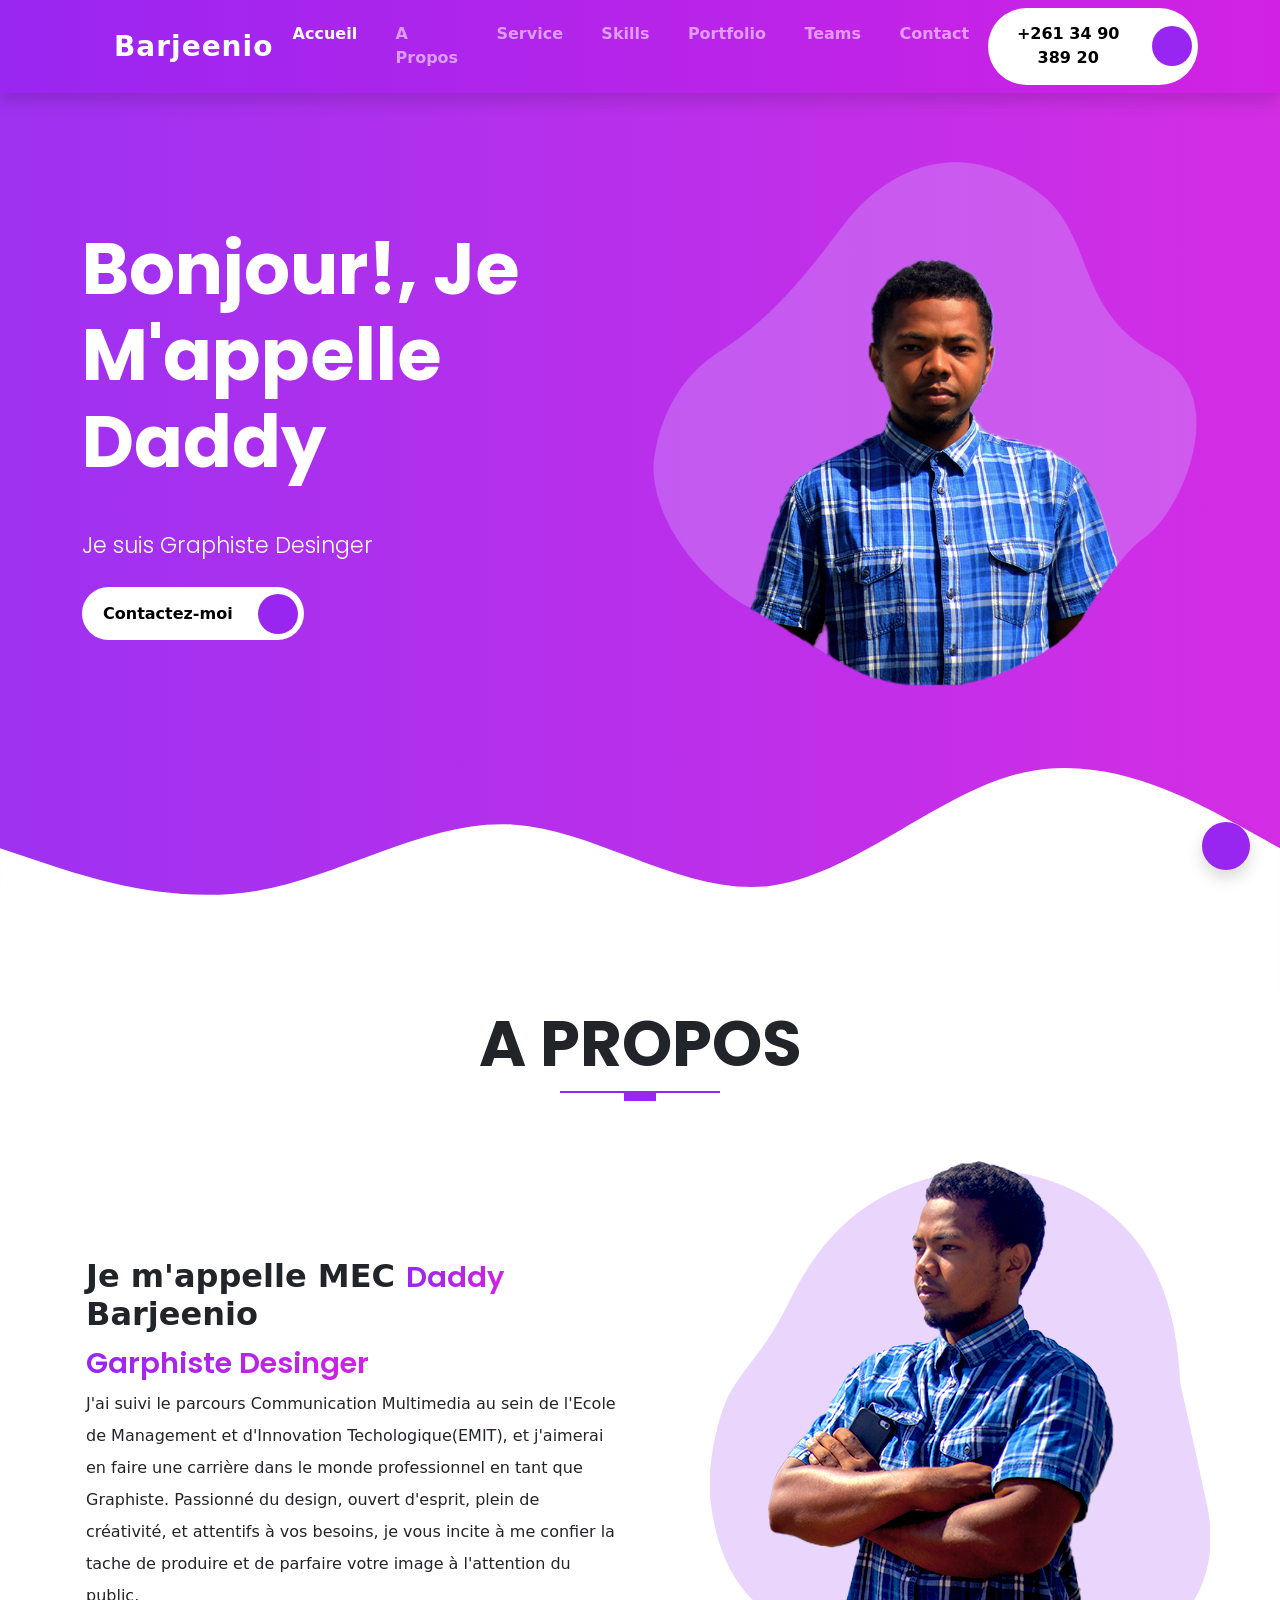
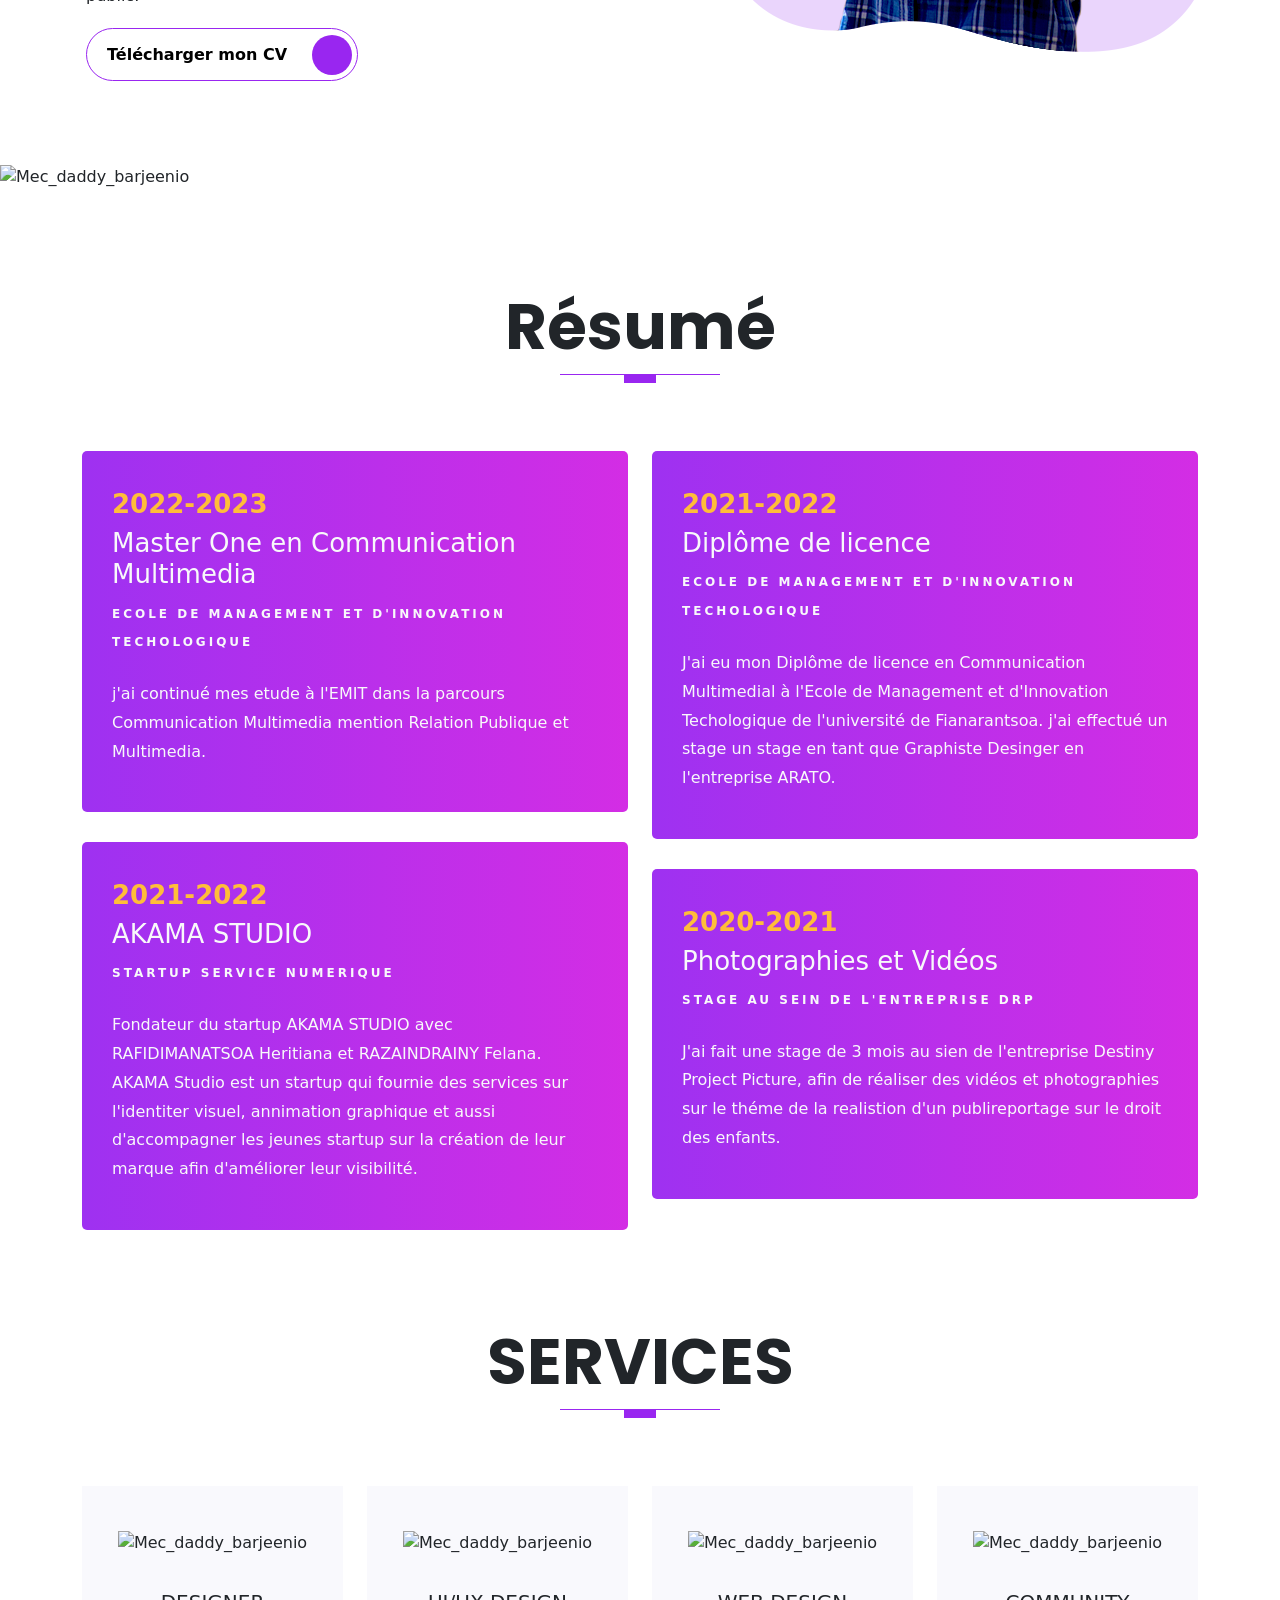
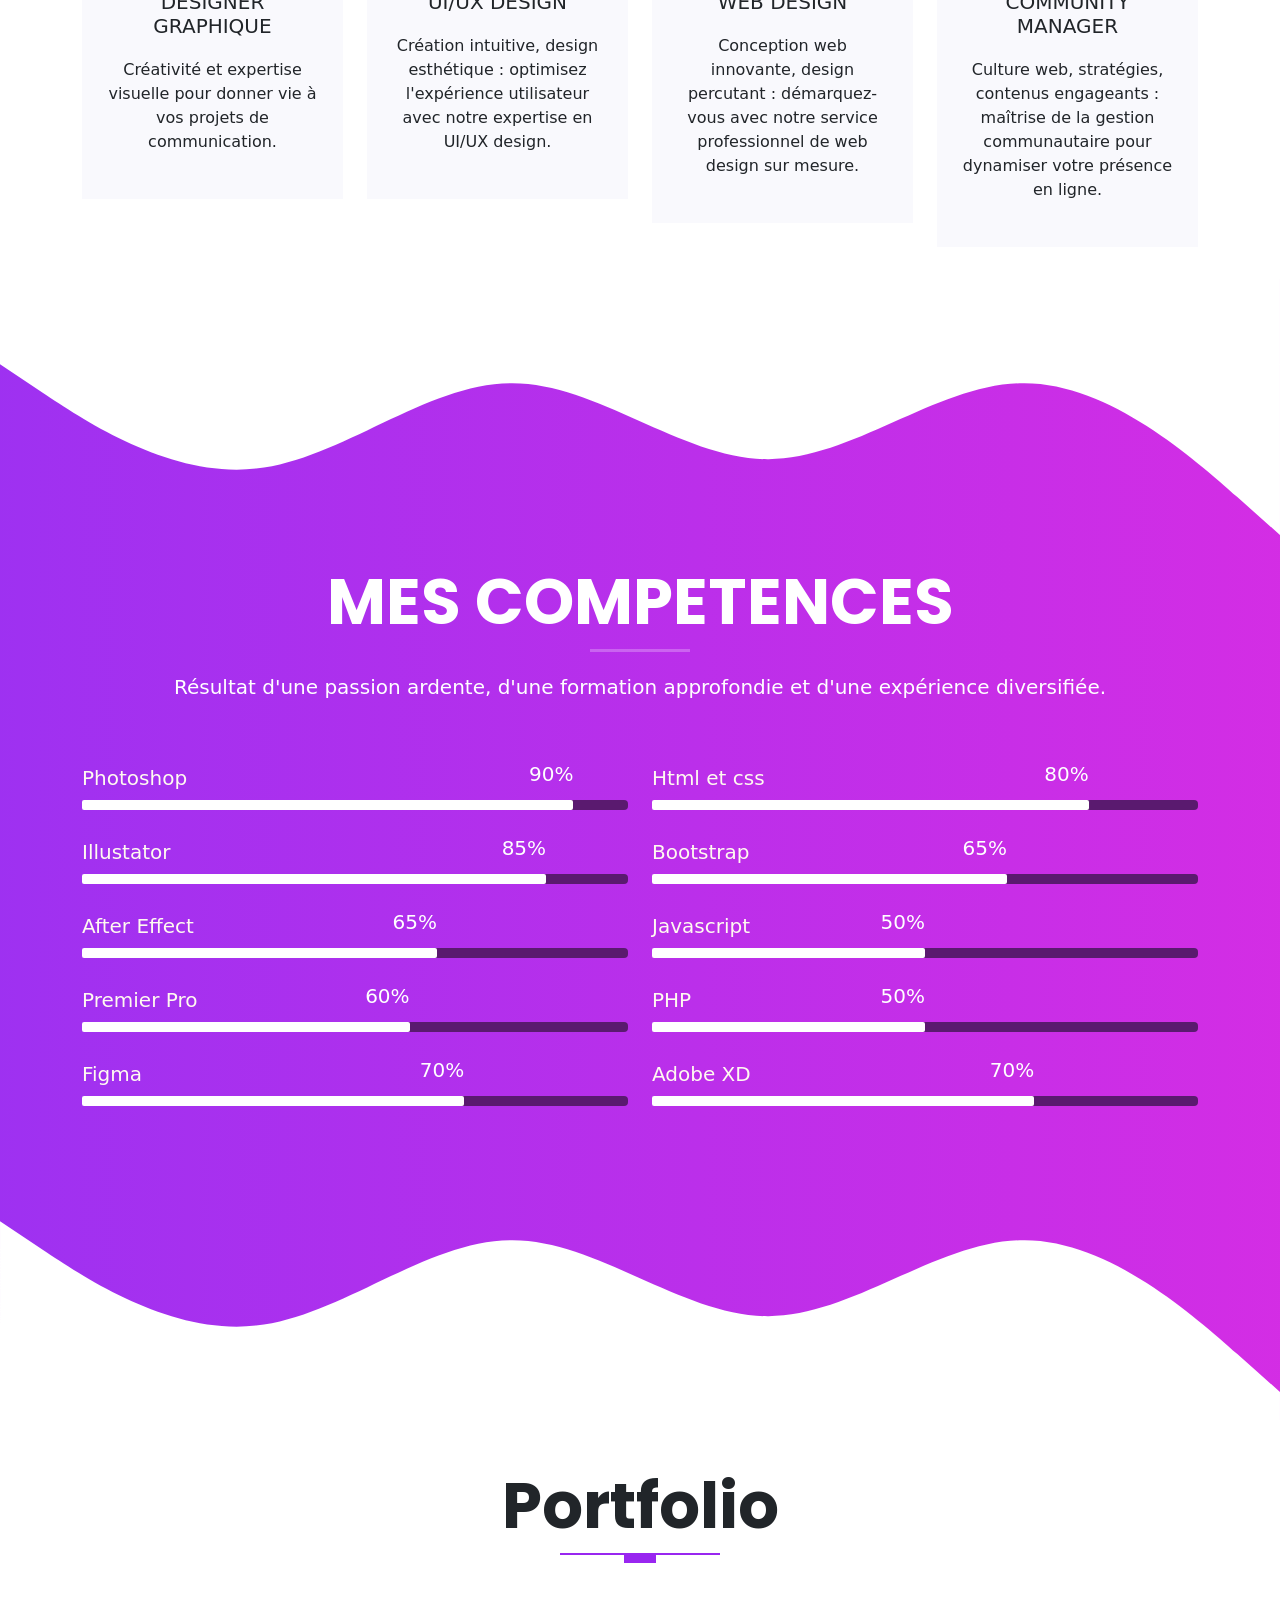
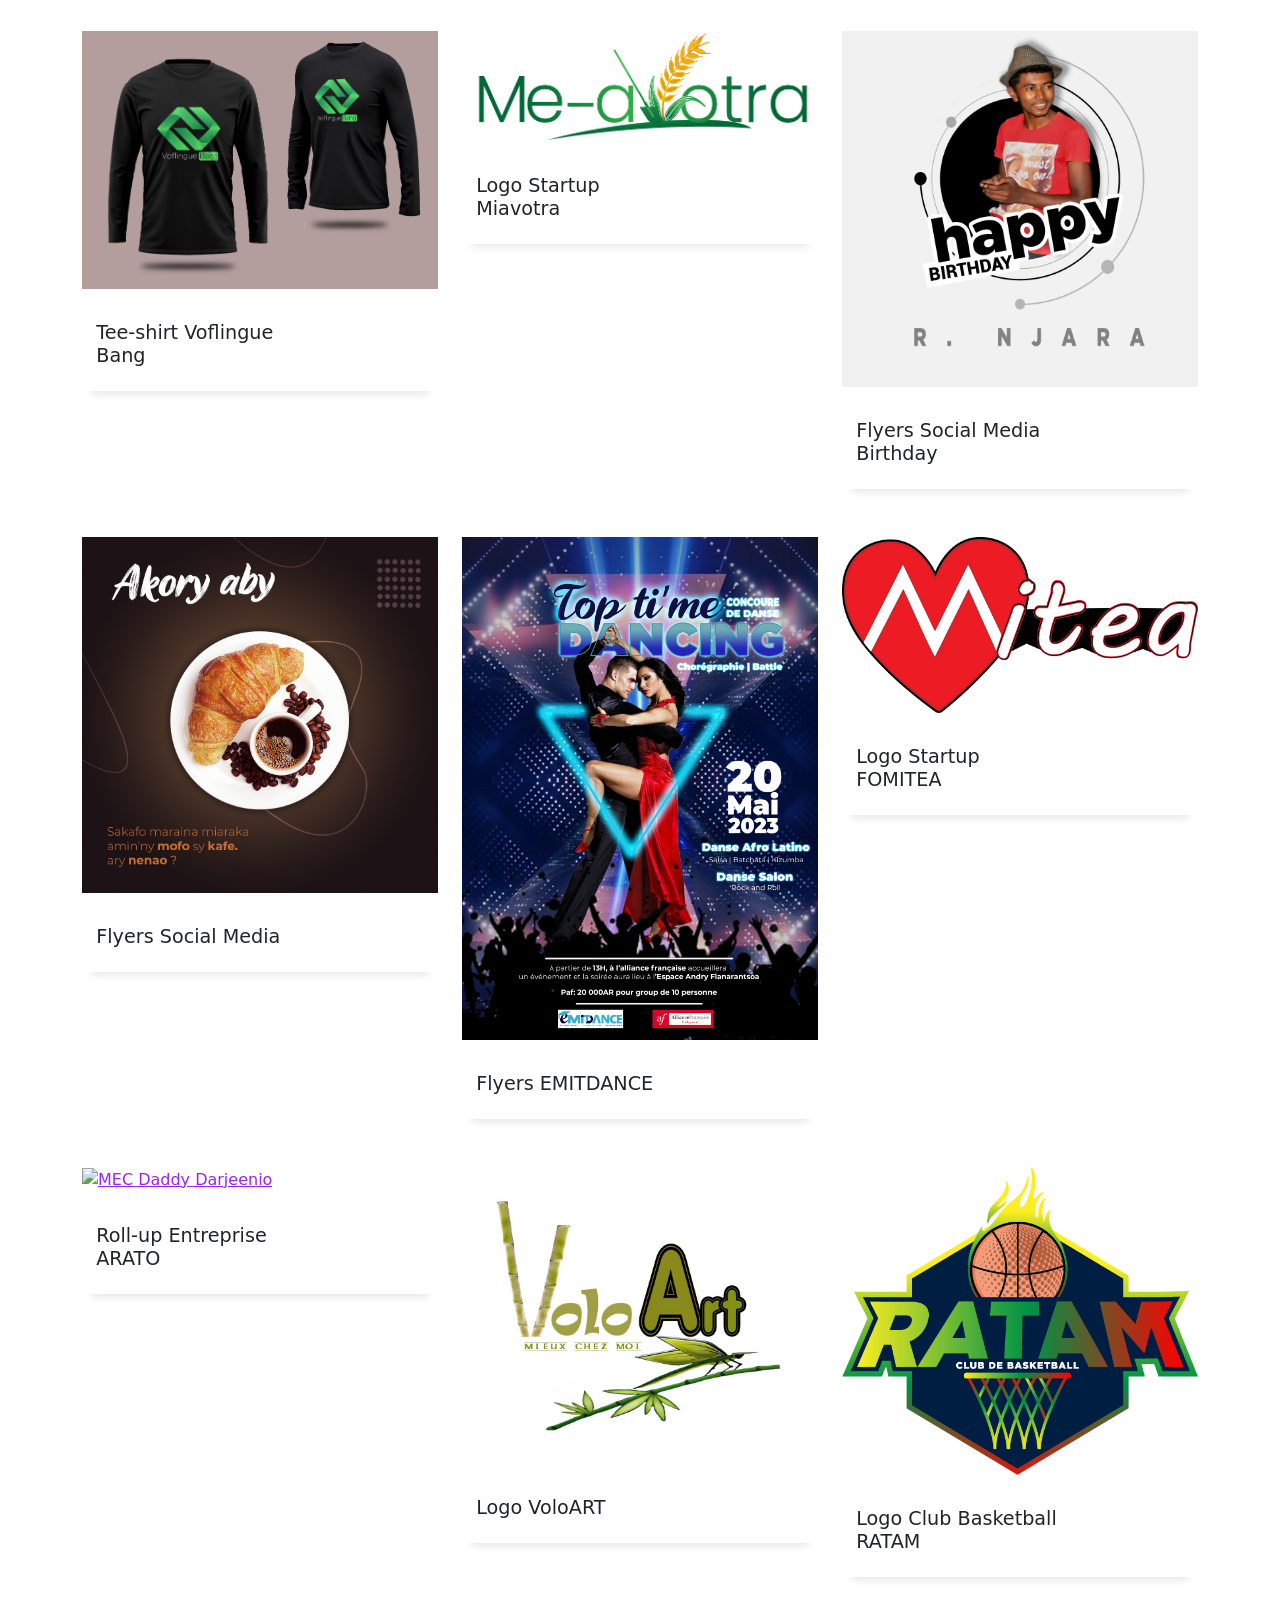
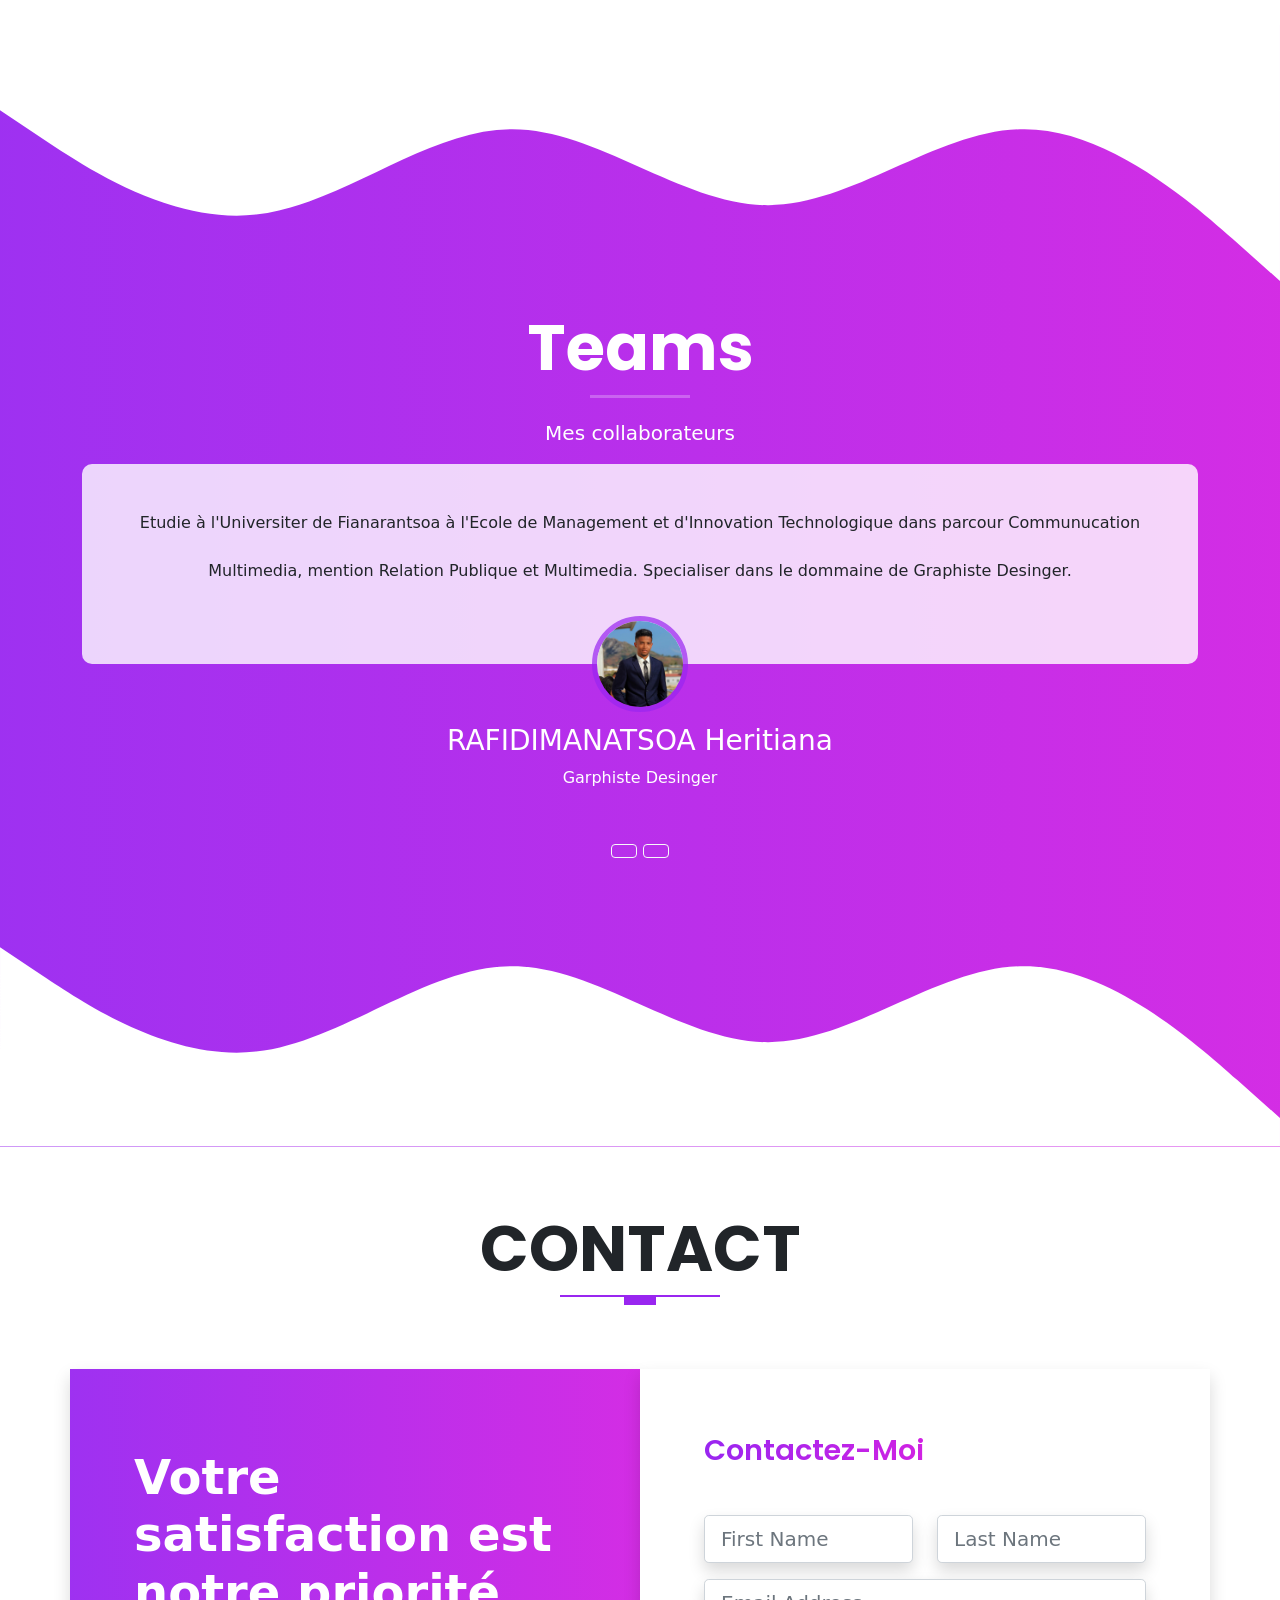
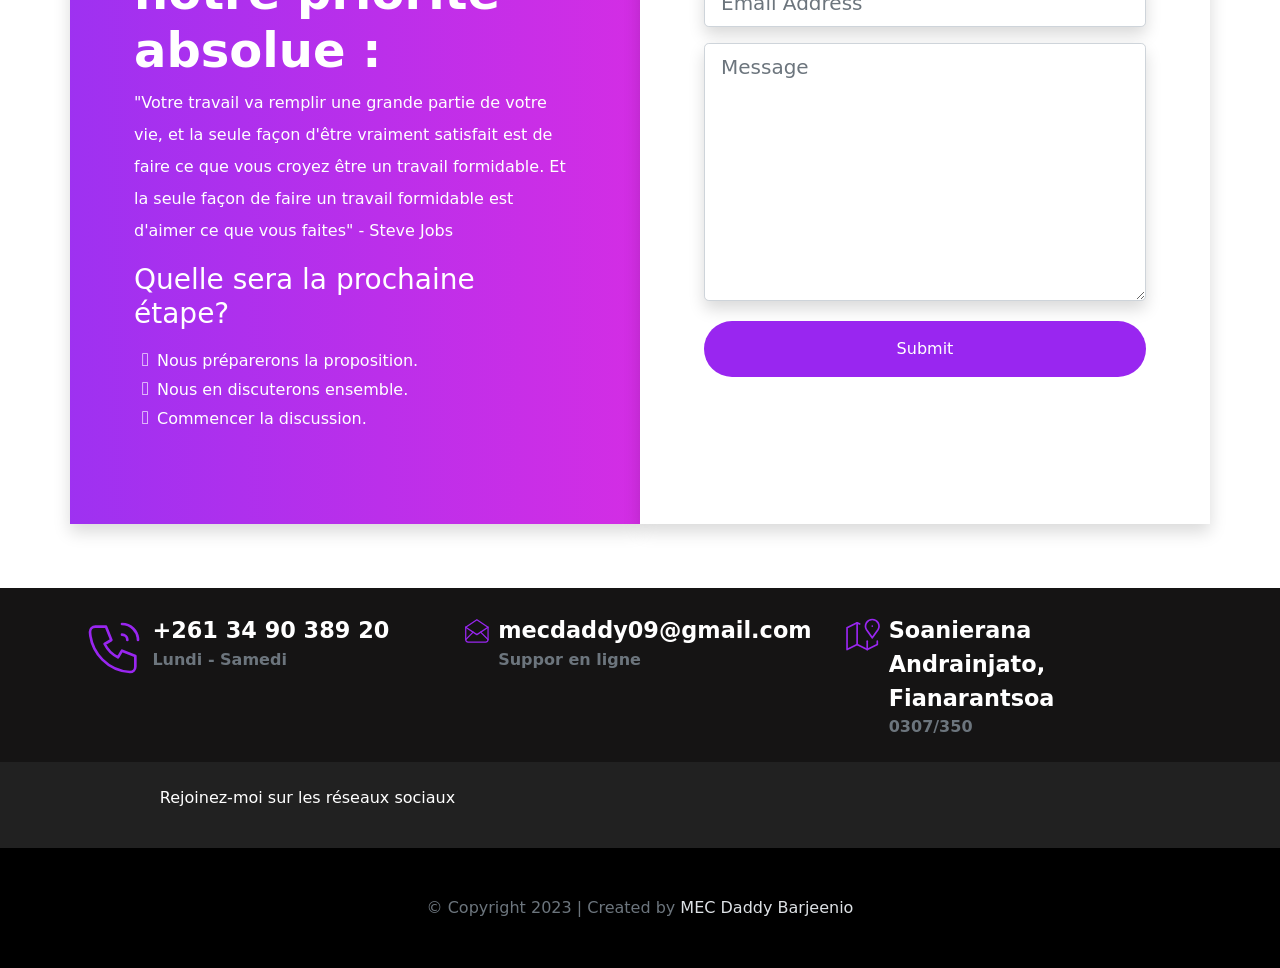
==== commit 05efb809: "version 4" ====
--- a/index.html
+++ b/index.html
@@ -671,6 +671,24 @@
 <!-- /////////////////////////////////////////////////////////////////////////////////////////////////////////
               START SECTION 8 - GET STARTED  
 /////////////////////////////////////////////////////////////////////////////////////////////////////////-->
+<?php
+if ($_SERVER["REQUEST_METHOD"] == "POST") {
+    $first_name = $_POST["first_name"];
+    $last_name = $_POST["last_name"];
+    $email = $_POST["email"];
+    $message = $_POST["message"];
+
+    $to = "mecdaddy09@gmail.com"; // Remplacez avec votre adresse email
+    $subject = "Nouveau message de contact";
+    $message_content = "Nom: $first_name $last_name\nEmail: $email\nMessage:\n$message";
+
+    mail($to, $subject, $message_content);
+
+    // Vous pouvez également rediriger l'utilisateur vers une page de confirmation
+    header("Location: confirmation.html");
+}
+?>
+
 <section id="contact" class="get-started">
   <div class="container">
     <div class="row text-center">
@@ -685,36 +703,36 @@
         <div class="cta-info w-100">
           <h4 class="display-5 fw-bold">Votre satisfaction est notre priorité absolue :</h4>
           <p class="lh-lg">
-            "Votre travail va remplir une grande partie de votre vie, et la seule façon d'être vairment satisfait est de faire ce que 
-            vous croyez être un travail formidable. Et la seule façon de faire un travail formidable est d'aimer ce que vous faites"-Steve Jobs
+            "Votre travail va remplir une grande partie de votre vie, et la seule façon d'être vraiment satisfait est de faire ce que 
+            vous croyez être un travail formidable. Et la seule façon de faire un travail formidable est d'aimer ce que vous faites" - Steve Jobs
           </p>
           <h3 class="display-3--brief">Quelle sera la prochaine étape?</h3>
           <ul class="cta-info__list">
             <li>Nous préparerons la proposition.</li>
             <li>Nous en discuterons ensemble.</li>
-            <li>commençons la discussion.</li>
+            <li>Commencer la discussion.</li>
           </ul>
         </div>
       </div>
       <div class="col-12 col-lg-6 bg-white shadow p-3">
         <div class="form w-100 pb-2">
           <h4 class="display-3--title mb-5">Contactez-moi</h4>
-          <form action="#" class="row">
+          <form action="#" method="post" class="row">
             <div class="col-lg-6 col-md mb-3">
-              <input type="text" placeholder="First Name" id="inputFirstName" class="shadow form-control form-control-lg">
+              <input type="text" name="first_name" placeholder="First Name" id="inputFirstName" class="shadow form-control form-control-lg">
             </div>
             <div class="col-lg-6 col-md mb-3">
-              <input type="text" placeholder="Last Name" id="inputLastName" class="shadow form-control form-control-lg">
+              <input type="text" name="last_name" placeholder="Last Name" id="inputLastName" class="shadow form-control form-control-lg">
             </div>
             <div class="col-lg-12 mb-3">
-              <input type="email" placeholder="email address" id="inputEmail" class="shadow form-control form-control-lg">
+              <input type="email" name="email" placeholder="Email Address" id="inputEmail" class="shadow form-control form-control-lg">
             </div>
             <div class="col-lg-12 mb-3">
-              <textarea name="message" placeholder="message" id="message" rows="8" class="shadow form-control form-control-lg"></textarea>
+              <textarea name="message" placeholder="Message" id="message" rows="8" class="shadow form-control form-control-lg"></textarea>
             </div>
             <div class="text-center d-grid mt-1">
-              <button type="button" class="btn btn-primary rounded-pill pt-3 pb-3">
-                submit
+              <button type="submit" class="btn btn-primary rounded-pill pt-3 pb-3">
+                Submit
                 <i class="fas fa-paper-plane"></i>
               </button>
             </div>
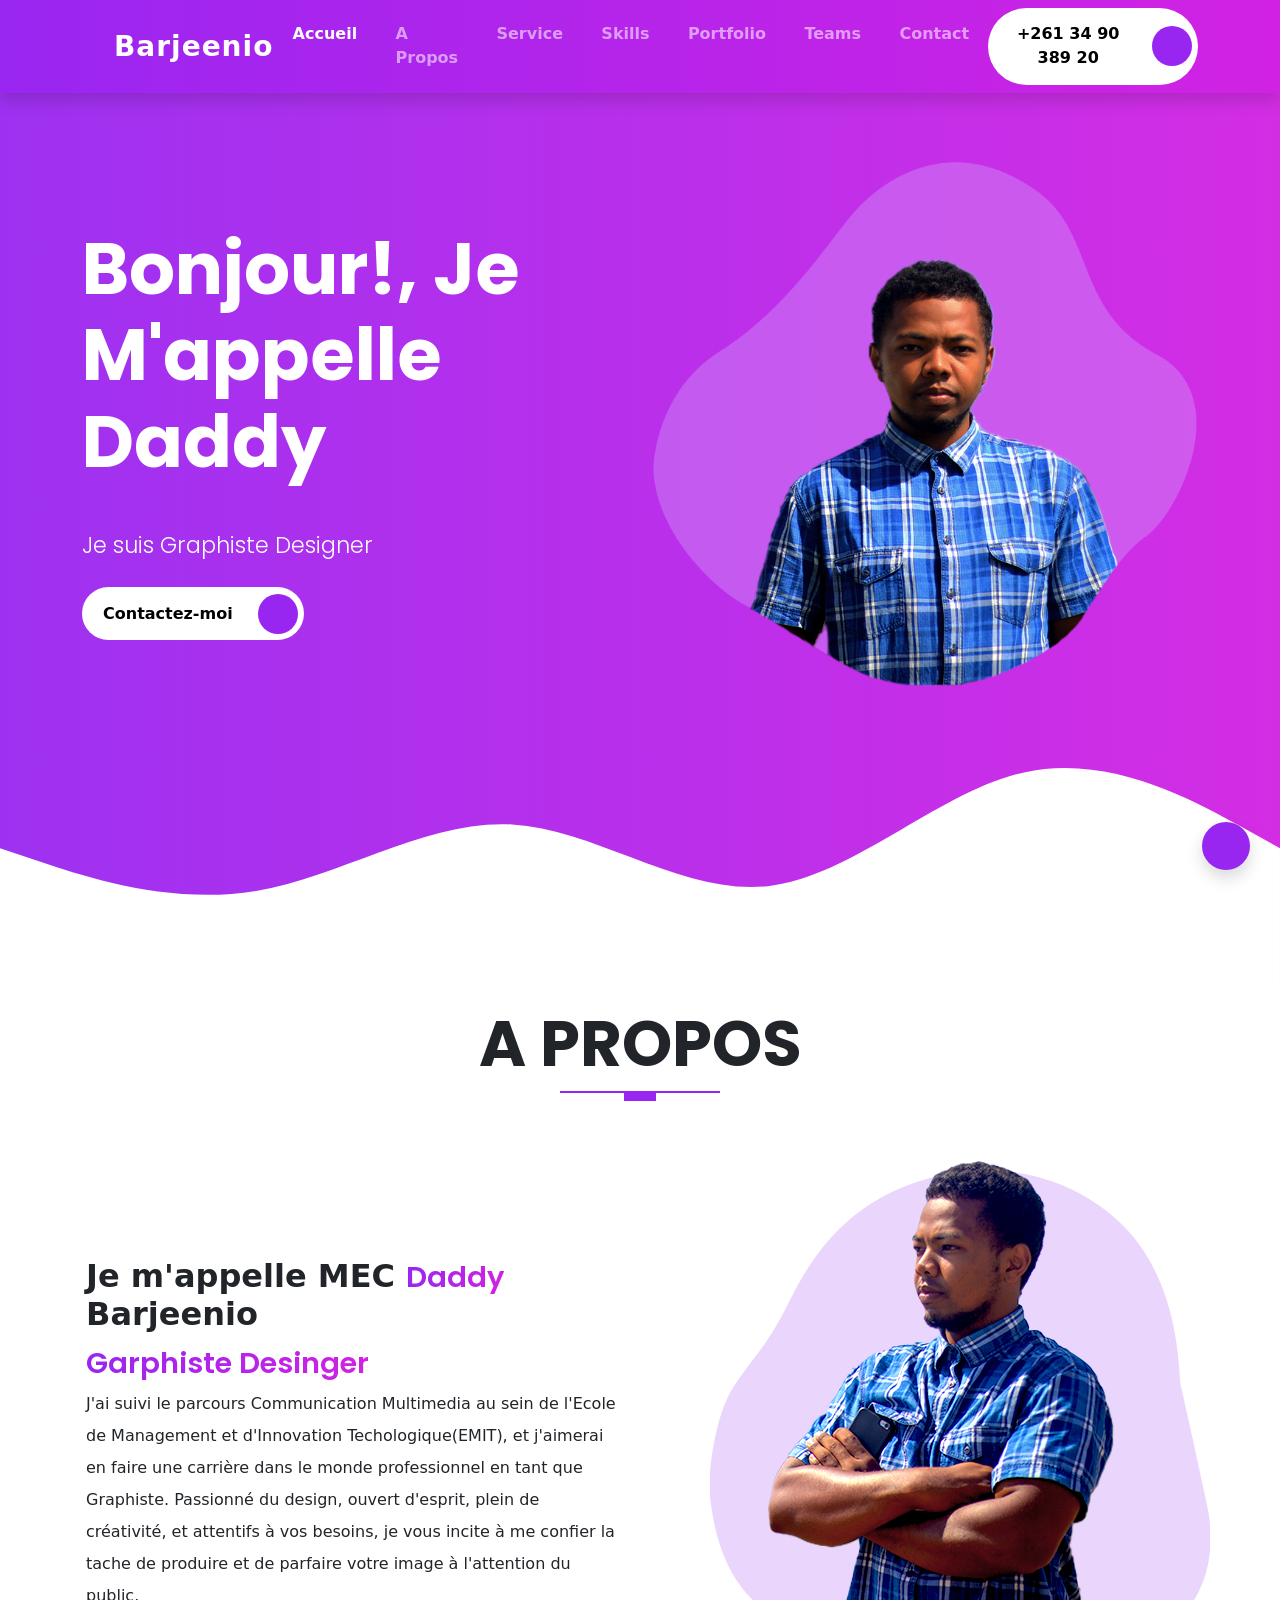
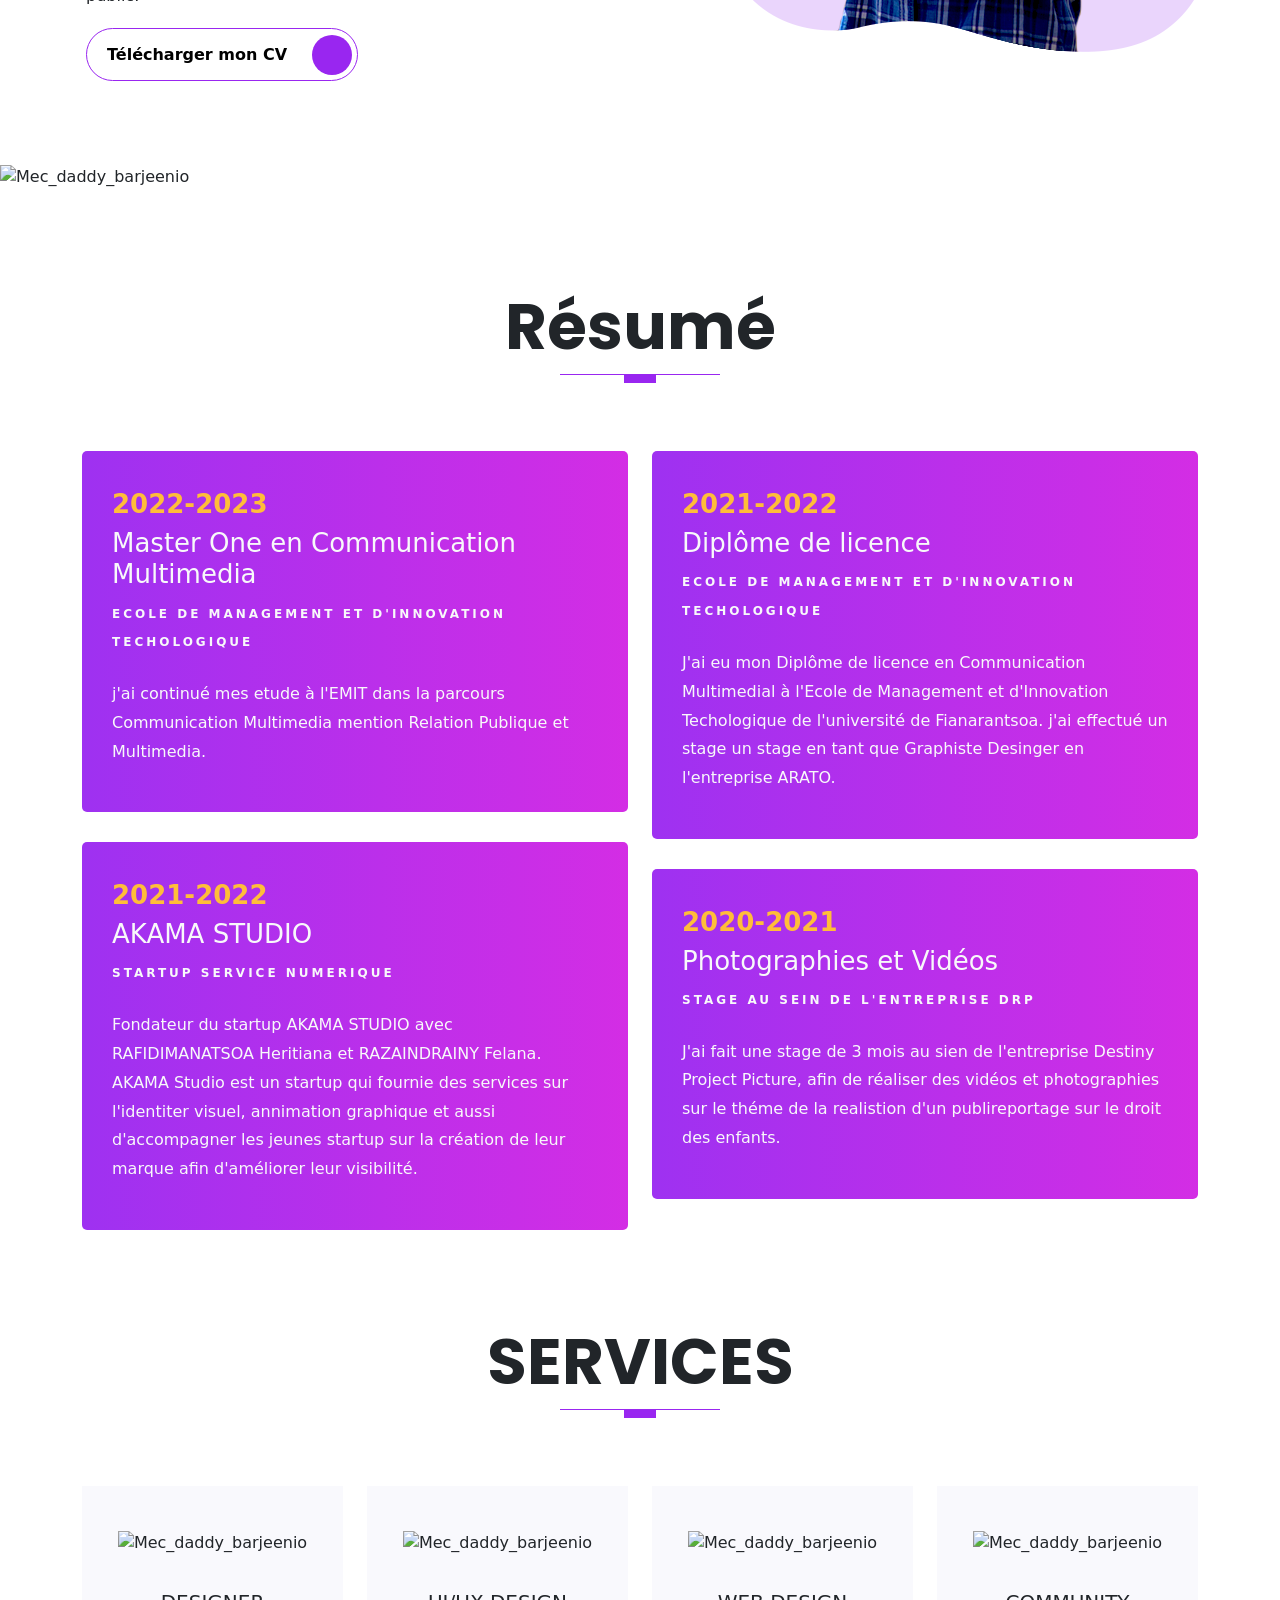
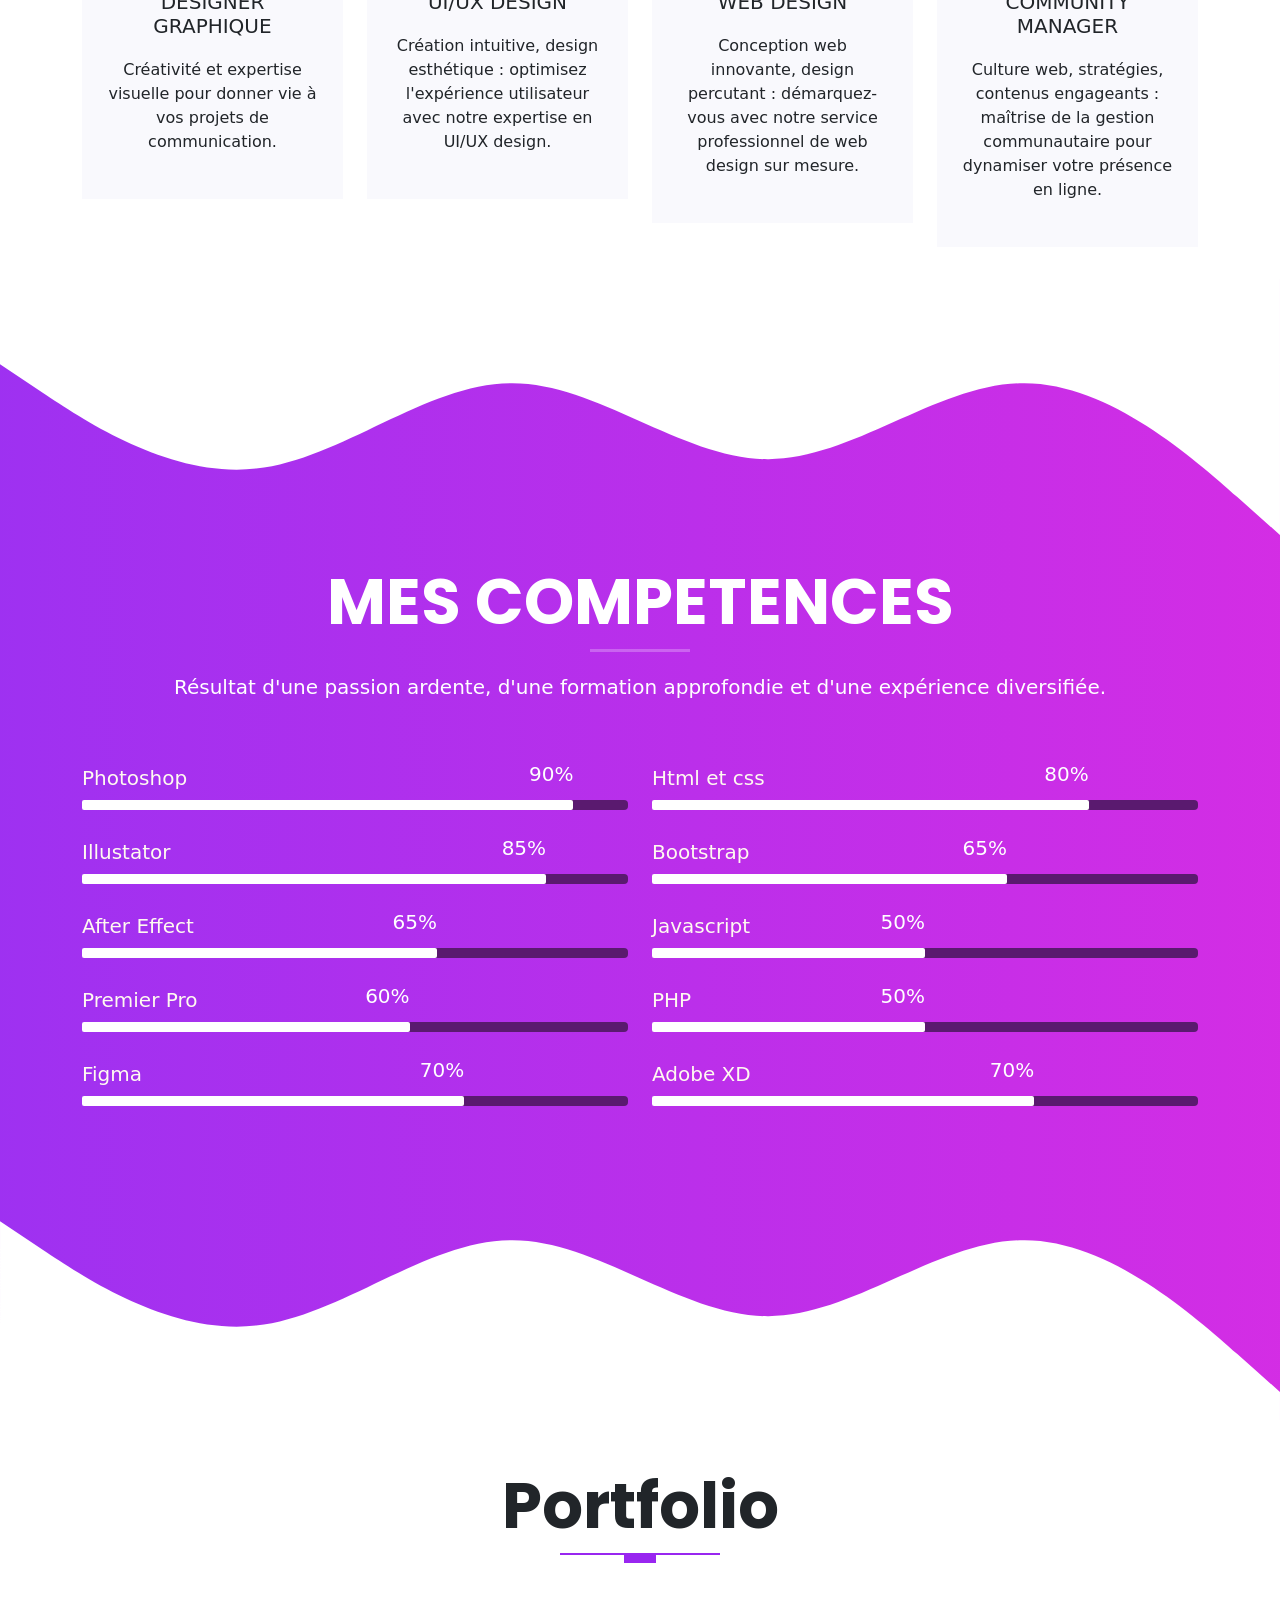
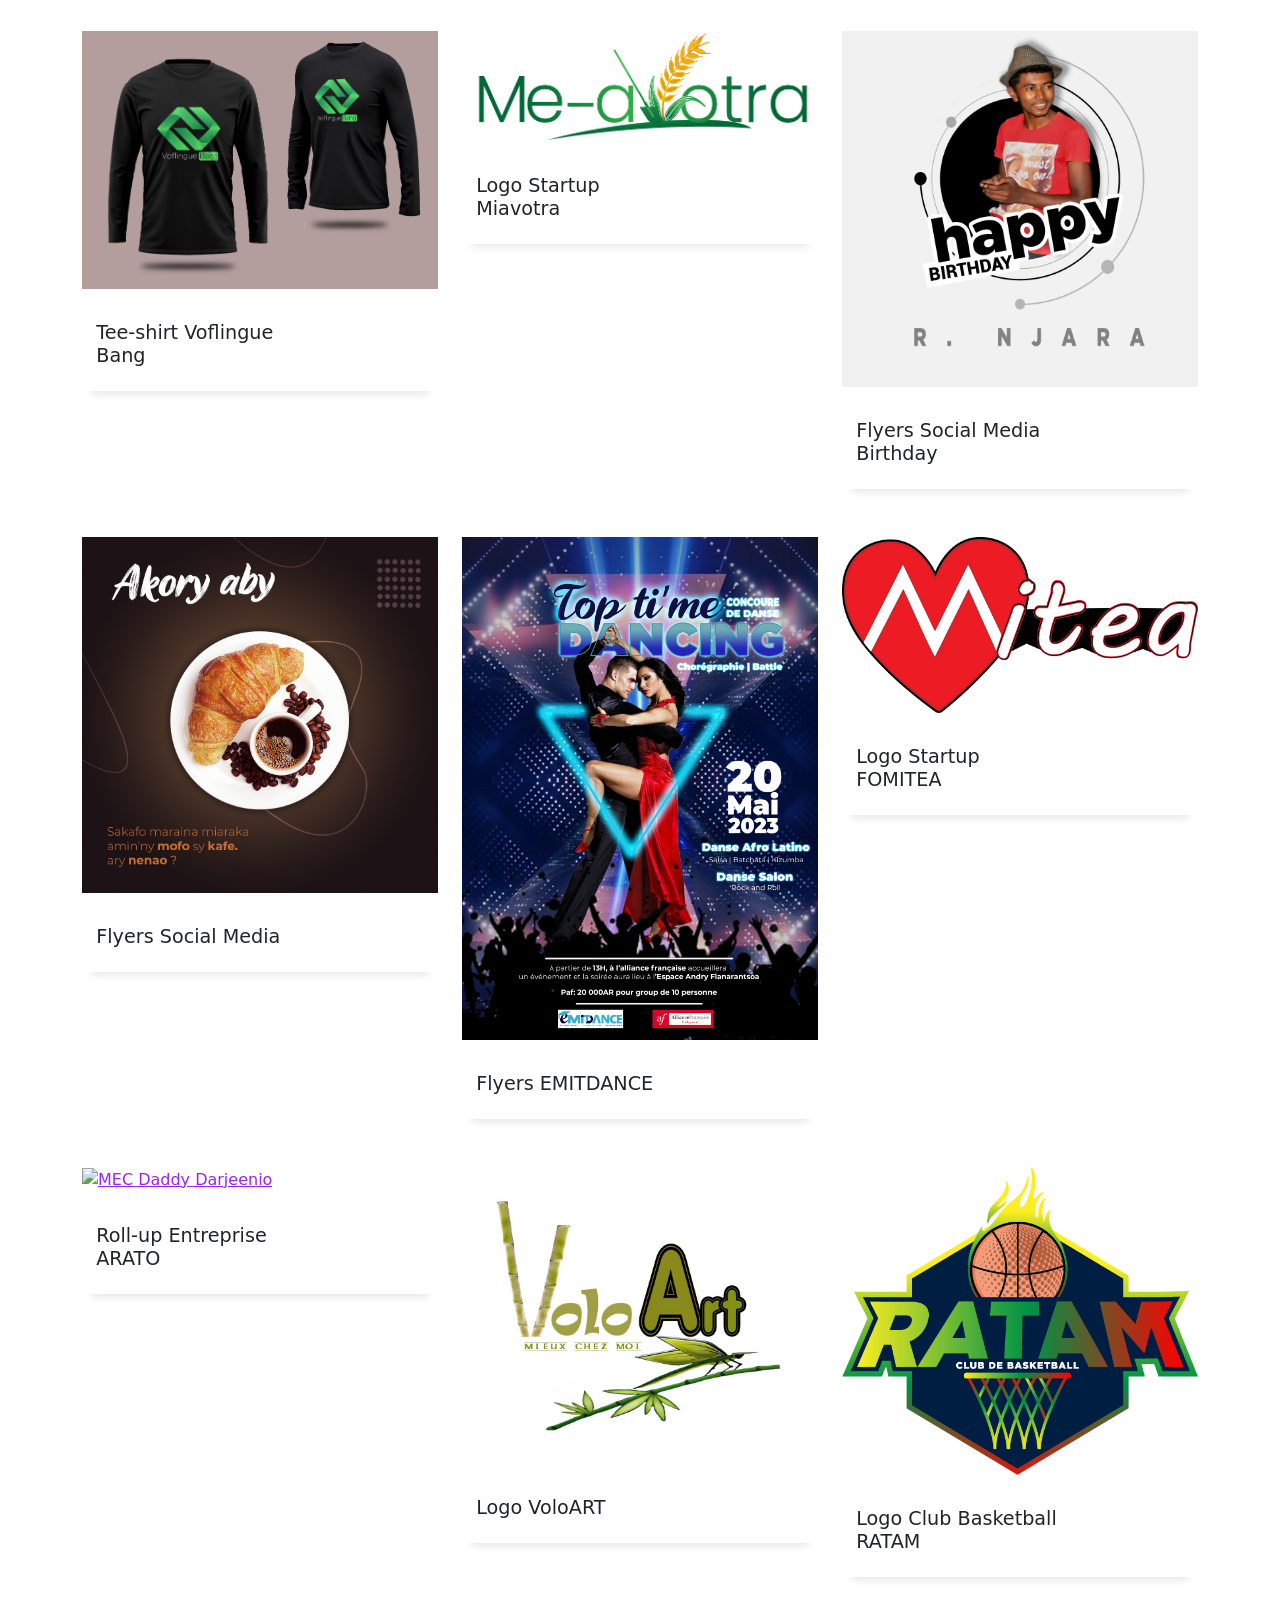
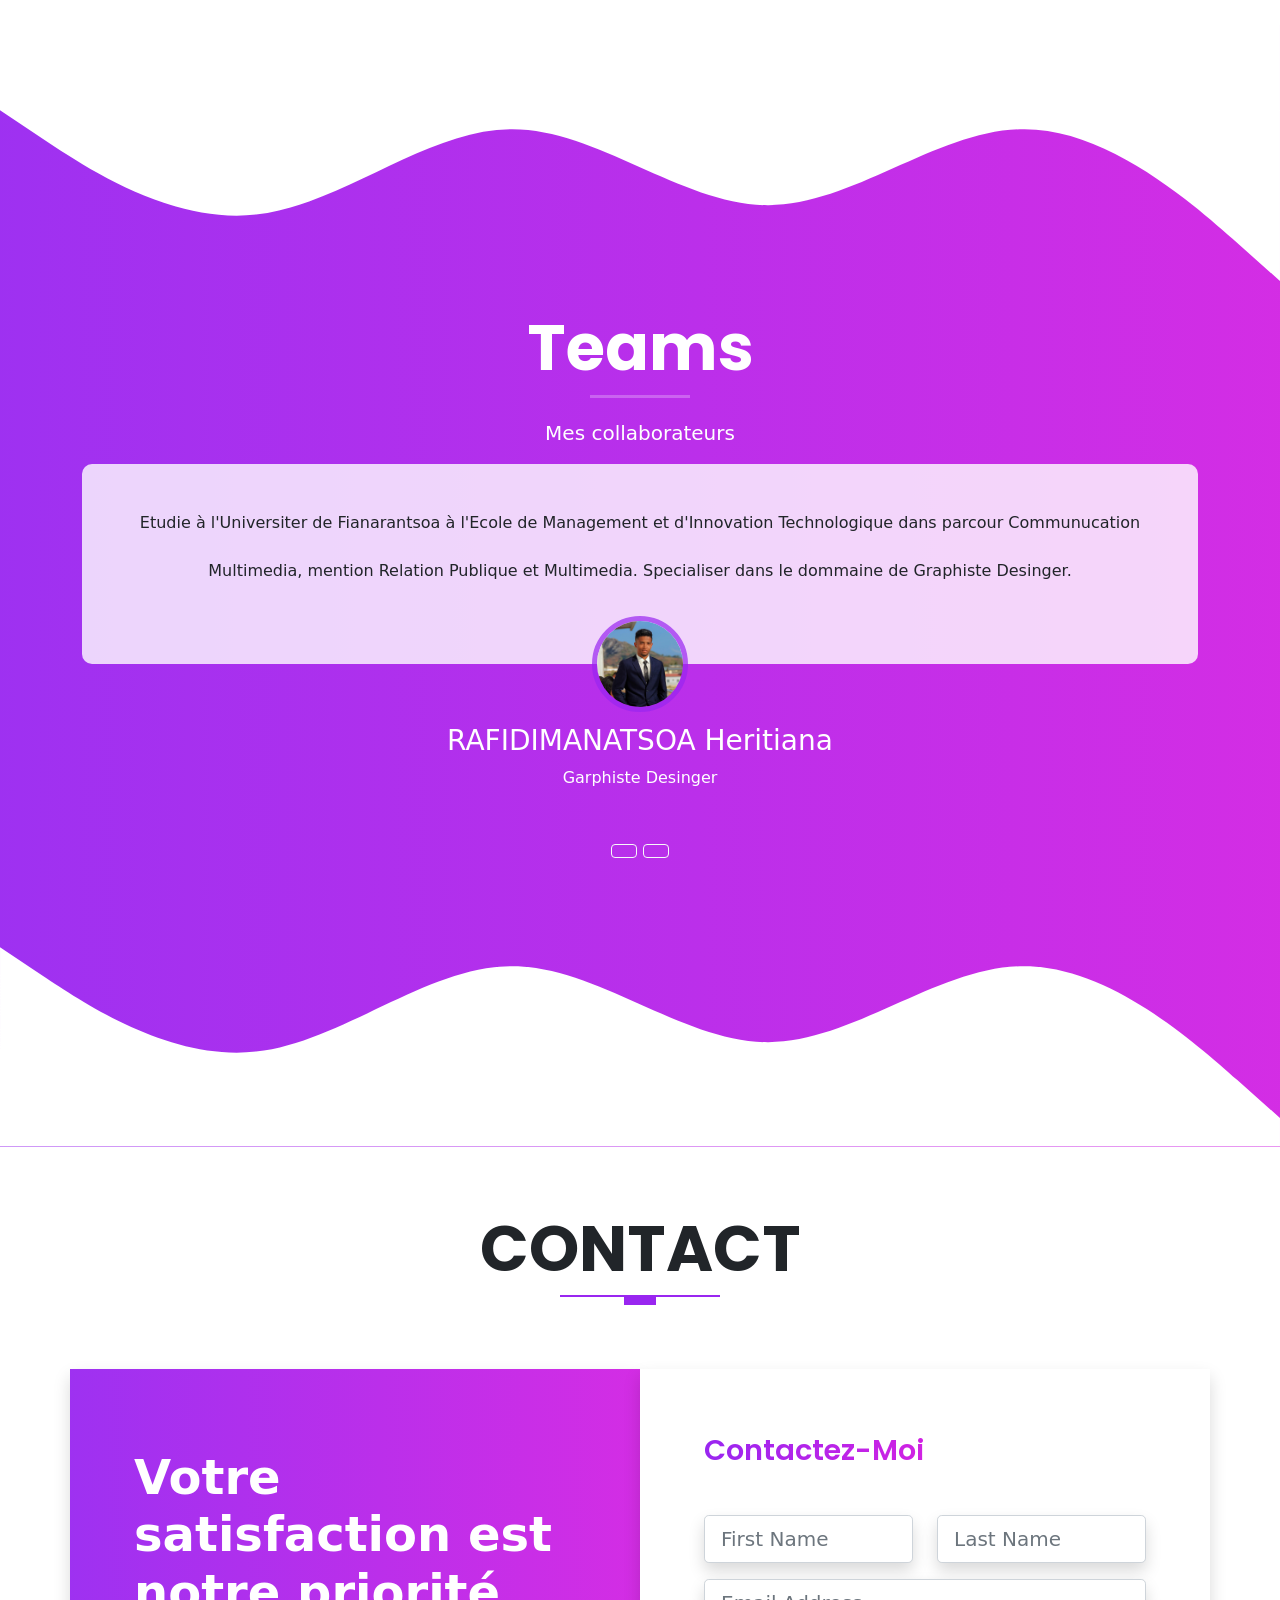
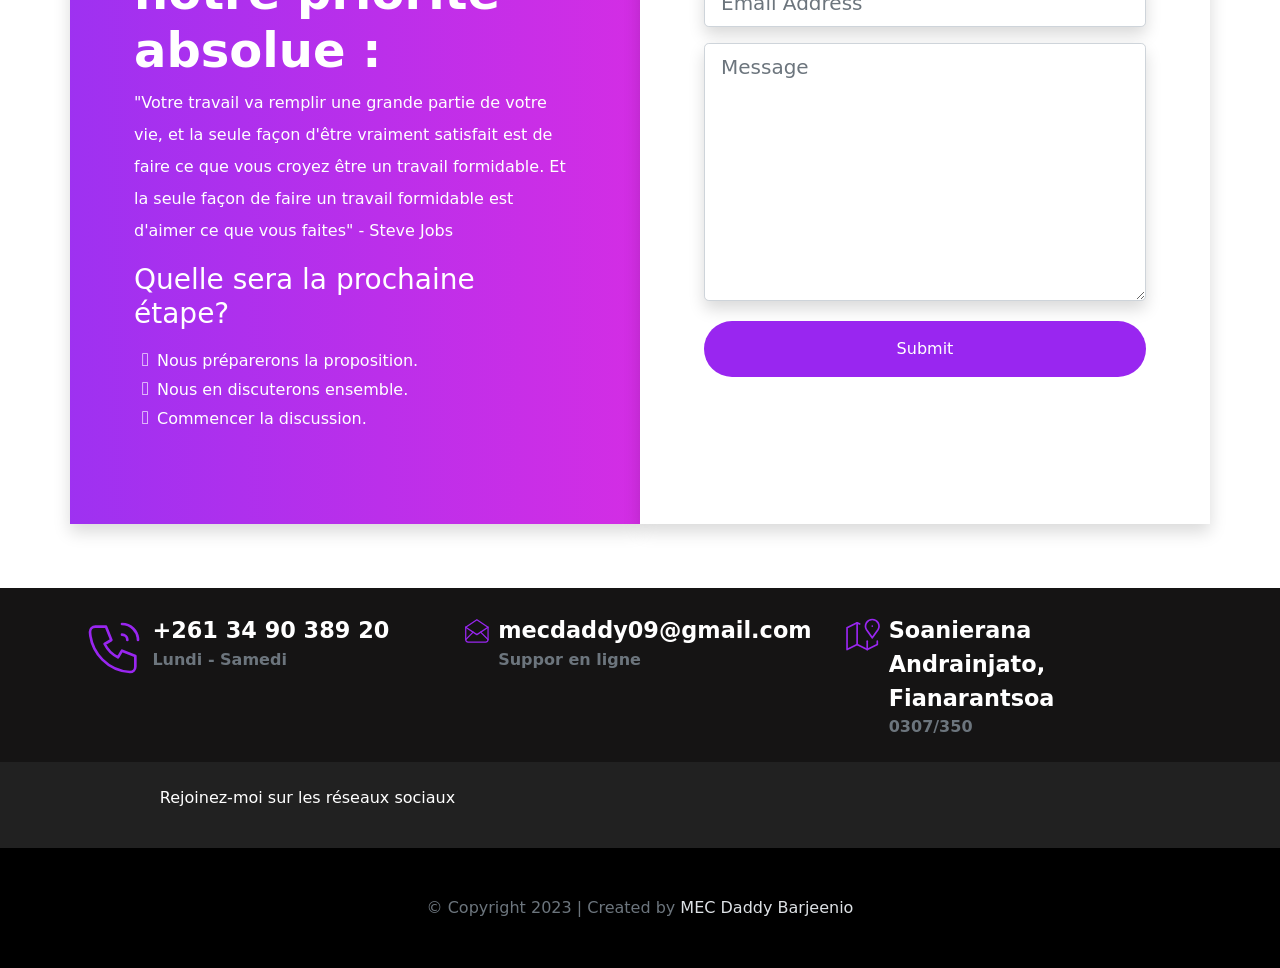
==== commit cab9f7ff: "Update index.html" ====
--- a/index.html
+++ b/index.html
@@ -37,12 +37,13 @@
           <li class="nav-item"><a class="nav-link" href="#contact">contact</a>
           </li>
         </ul>
-        <button type="button" class="rounded-pill btn-rounded">
-         +261 34 90 389 20
+        <button type="button" class="rounded-pill btn-rounded" onclick="window.open('https://wa.me/261349038920', '_blank')">
+          +261 34 90 389 20
           <span>
-            <i class="fas fa-phone-alt"></i>
+              <i class="fab fa-whatsapp" style="font-size: 26px;"></i>
           </span>
-        </button>
+      </button>
+      
       </div>
     </div>
   </nav>
@@ -59,7 +60,7 @@
         <h1 class="display-2">
           <span class="display-2--intro">Bonjour!, Je m'appelle Daddy</span>
           <span class="display-2--description lh-base">
-            Je suis Graphiste Desinger
+            Je suis Graphiste Designer
           </span>
         </h1>
         <button type="button"  class="rounded-pill btn-rounded">Contactez-moi
@@ -671,75 +672,57 @@
 <!-- /////////////////////////////////////////////////////////////////////////////////////////////////////////
               START SECTION 8 - GET STARTED  
 /////////////////////////////////////////////////////////////////////////////////////////////////////////-->
-<?php
-if ($_SERVER["REQUEST_METHOD"] == "POST") {
-    $first_name = $_POST["first_name"];
-    $last_name = $_POST["last_name"];
-    $email = $_POST["email"];
-    $message = $_POST["message"];
-
-    $to = "mecdaddy09@gmail.com"; // Remplacez avec votre adresse email
-    $subject = "Nouveau message de contact";
-    $message_content = "Nom: $first_name $last_name\nEmail: $email\nMessage:\n$message";
-
-    mail($to, $subject, $message_content);
-
-    // Vous pouvez également rediriger l'utilisateur vers une page de confirmation
-    header("Location: confirmation.html");
-}
-?>
-
 <section id="contact" class="get-started">
   <div class="container">
-    <div class="row text-center">
-      <h1 class="display-3 fw-bold text-capitalize">CONTACT</h1>
-      <div class="heading-line pb-5"></div>
-      <br>
-    </div>
-
-    <!-- START THE CTA CONTENT  -->
-    <div class="row text-white">
-      <div class="col-12 col-lg-6 gradient shadow p-3">
-        <div class="cta-info w-100">
-          <h4 class="display-5 fw-bold">Votre satisfaction est notre priorité absolue :</h4>
-          <p class="lh-lg">
-            "Votre travail va remplir une grande partie de votre vie, et la seule façon d'être vraiment satisfait est de faire ce que 
-            vous croyez être un travail formidable. Et la seule façon de faire un travail formidable est d'aimer ce que vous faites" - Steve Jobs
-          </p>
-          <h3 class="display-3--brief">Quelle sera la prochaine étape?</h3>
-          <ul class="cta-info__list">
-            <li>Nous préparerons la proposition.</li>
-            <li>Nous en discuterons ensemble.</li>
-            <li>Commencer la discussion.</li>
-          </ul>
-        </div>
-      </div>
-      <div class="col-12 col-lg-6 bg-white shadow p-3">
-        <div class="form w-100 pb-2">
-          <h4 class="display-3--title mb-5">Contactez-moi</h4>
-          <form action="#" method="post" class="row">
-            <div class="col-lg-6 col-md mb-3">
-              <input type="text" name="first_name" placeholder="First Name" id="inputFirstName" class="shadow form-control form-control-lg">
-            </div>
-            <div class="col-lg-6 col-md mb-3">
-              <input type="text" name="last_name" placeholder="Last Name" id="inputLastName" class="shadow form-control form-control-lg">
-            </div>
-            <div class="col-lg-12 mb-3">
-              <input type="email" name="email" placeholder="Email Address" id="inputEmail" class="shadow form-control form-control-lg">
-            </div>
-            <div class="col-lg-12 mb-3">
-              <textarea name="message" placeholder="Message" id="message" rows="8" class="shadow form-control form-control-lg"></textarea>
-            </div>
-            <div class="text-center d-grid mt-1">
-              <button type="submit" class="btn btn-primary rounded-pill pt-3 pb-3">
-                Submit
-                <i class="fas fa-paper-plane"></i>
-              </button>
-            </div>
-          </form>
-        </div>
-      </div>
-    </div>
+      <div class="row text-center">
+          <h1 class="display-3 fw-bold text-capitalize">CONTACT</h1>
+          <div class="heading-line pb-5"></div>
+          <br>
+      </div>
+
+      <!-- START THE CTA CONTENT -->
+      <div class="row text-white">
+          <div class="col-12 col-lg-6 gradient shadow p-3">
+              <div class="cta-info w-100">
+                  <h4 class="display-5 fw-bold">Votre satisfaction est notre priorité absolue :</h4>
+                  <p class="lh-lg">
+                      "Votre travail va remplir une grande partie de votre vie, et la seule façon d'être vraiment satisfait est de faire ce que 
+                      vous croyez être un travail formidable. Et la seule façon de faire un travail formidable est d'aimer ce que vous faites" - Steve Jobs
+                  </p>
+                  <h3 class="display-3--brief">Quelle sera la prochaine étape?</h3>
+                  <ul class="cta-info__list">
+                      <li>Nous préparerons la proposition.</li>
+                      <li>Nous en discuterons ensemble.</li>
+                      <li>Commencer la discussion.</li>
+                  </ul>
+              </div>
+          </div>
+          <div class="col-12 col-lg-6 bg-white shadow p-3">
+              <div class="form w-100 pb-2">
+                  <h4 class="display-3--title mb-5">Contactez-moi</h4>
+                  <form action="process_contact.php" method="POST" class="row">
+                      <div class="col-lg-6 col-md mb-3">
+                          <input type="text" name="first_name" placeholder="First Name" id="inputFirstName" class="shadow form-control form-control-lg">
+                      </div>
+                      <div class="col-lg-6 col-md mb-3">
+                          <input type="text" name="last_name" placeholder="Last Name" id="inputLastName" class="shadow form-control form-control-lg">
+                      </div>
+                      <div class="col-lg-12 mb-3">
+                          <input type="email" name="email" placeholder="Email Address" id="inputEmail" class="shadow form-control form-control-lg">
+                      </div>
+                      <div class="col-lg-12 mb-3">
+                          <textarea name="message" placeholder="Message" id="message" rows="8" class="shadow form-control form-control-lg"></textarea>
+                      </div>
+                      <div class="text-center d-grid mt-1">
+                          <button type="submit" class="btn btn-primary rounded-pill pt-3 pb-3">
+                              Submit
+                              <i class="fas fa-paper-plane"></i>
+                          </button>
+                      </div>
+                  </form>
+              </div>
+          </div>
+      </div>
   </div>
 </section>
 
@@ -874,4 +857,4 @@
       }
     </style>
 </body>
-</html>+</html>
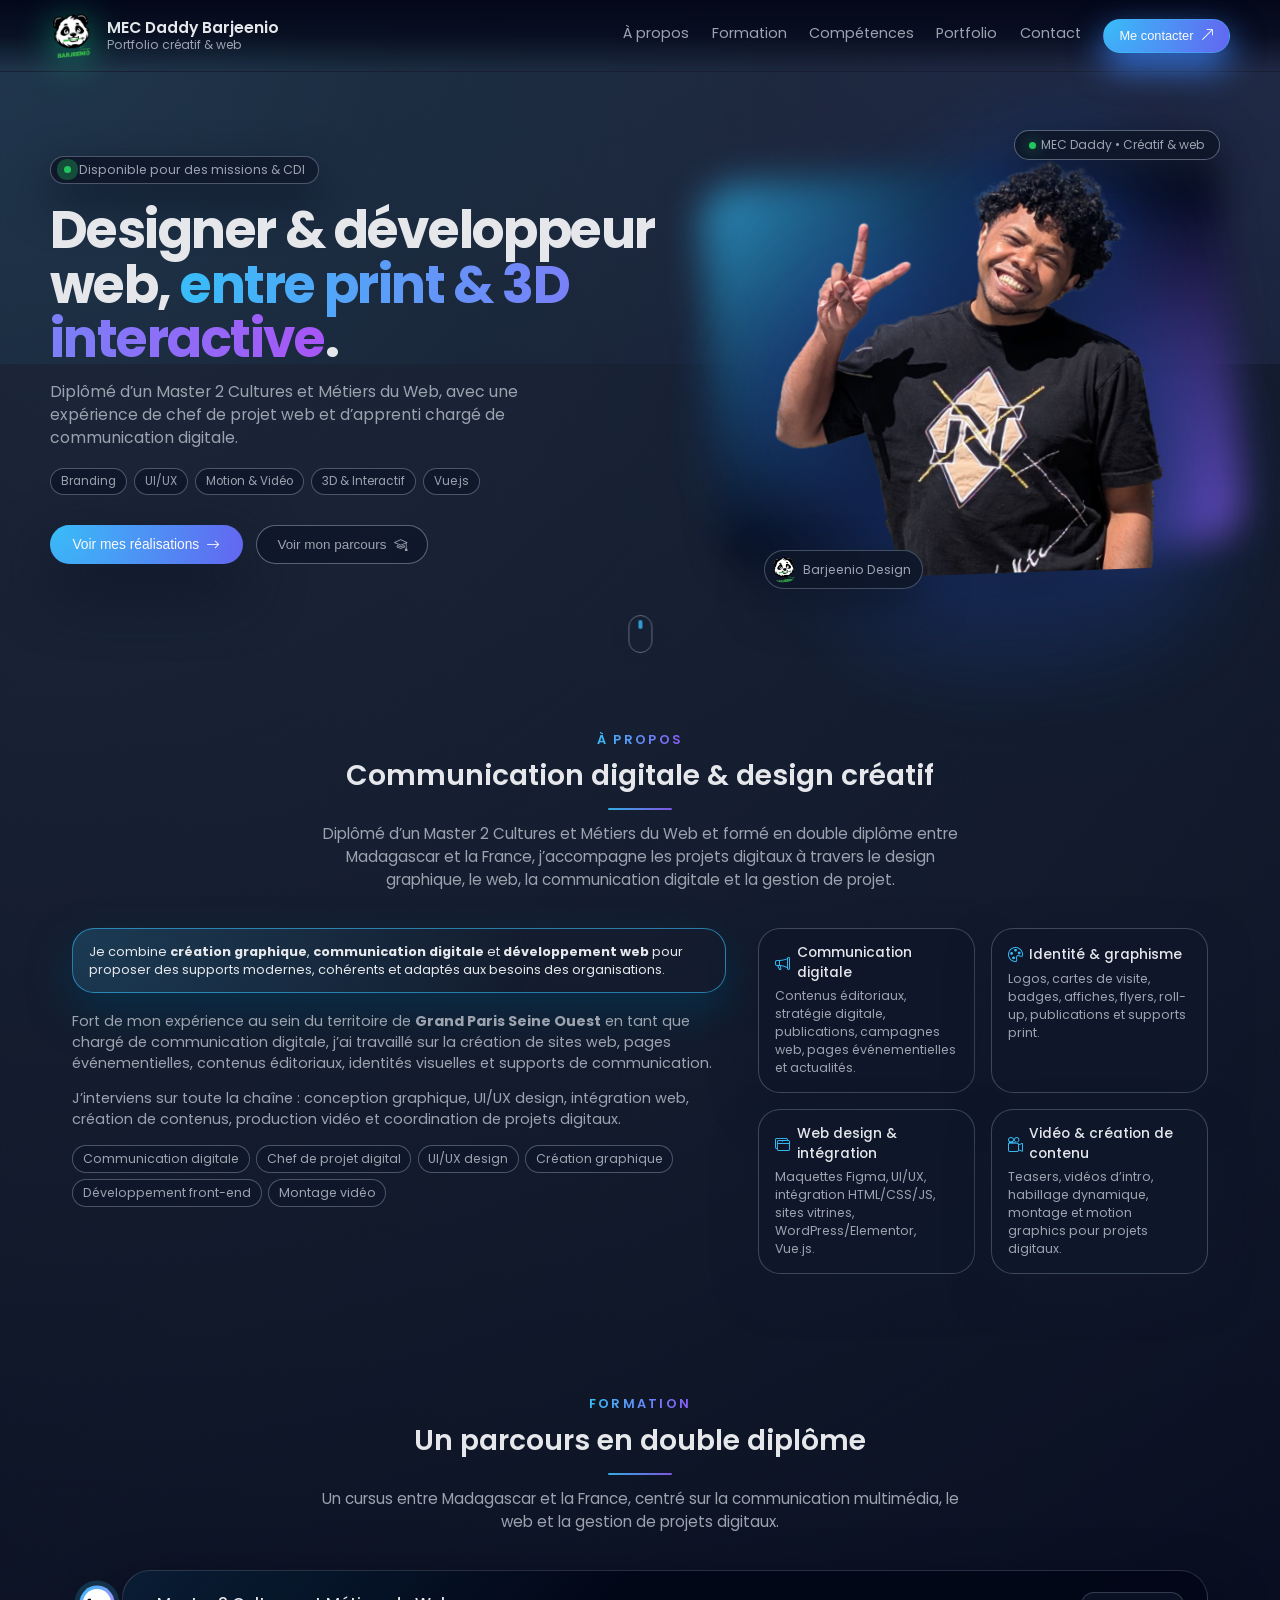
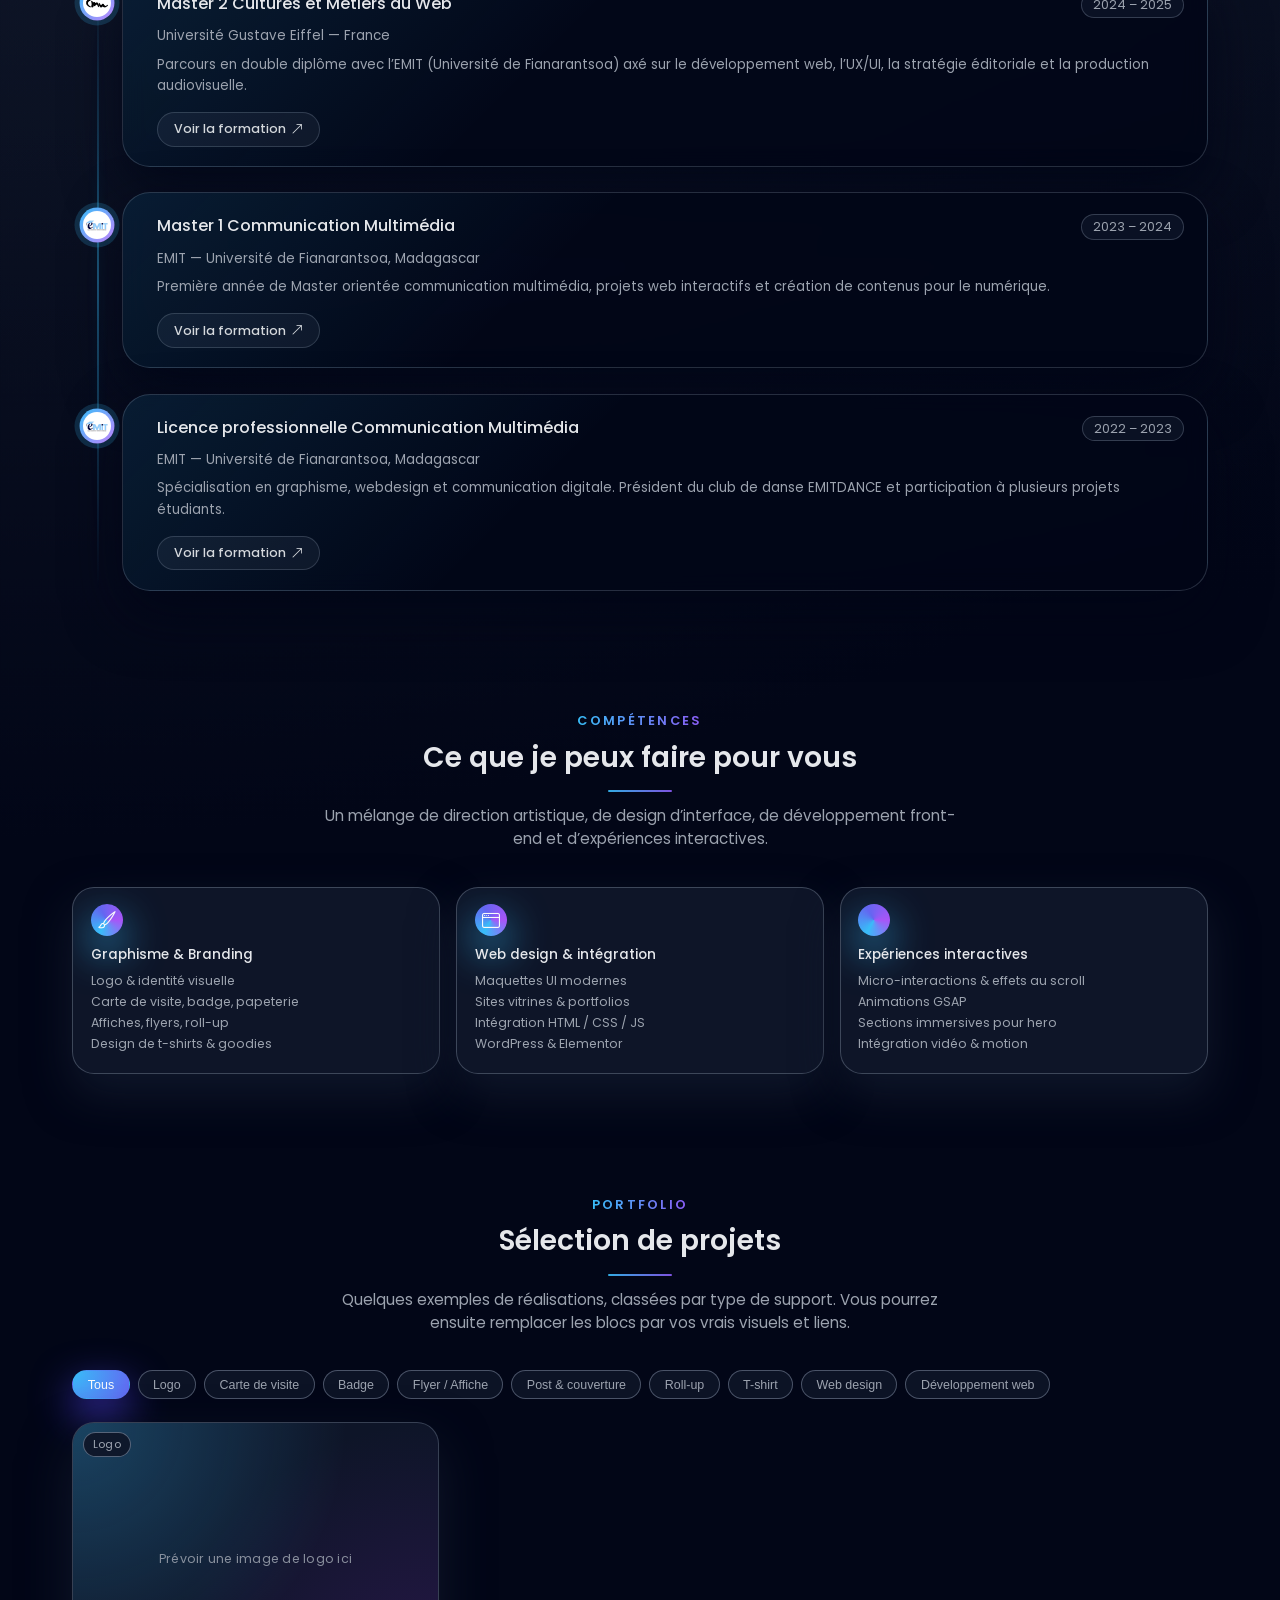
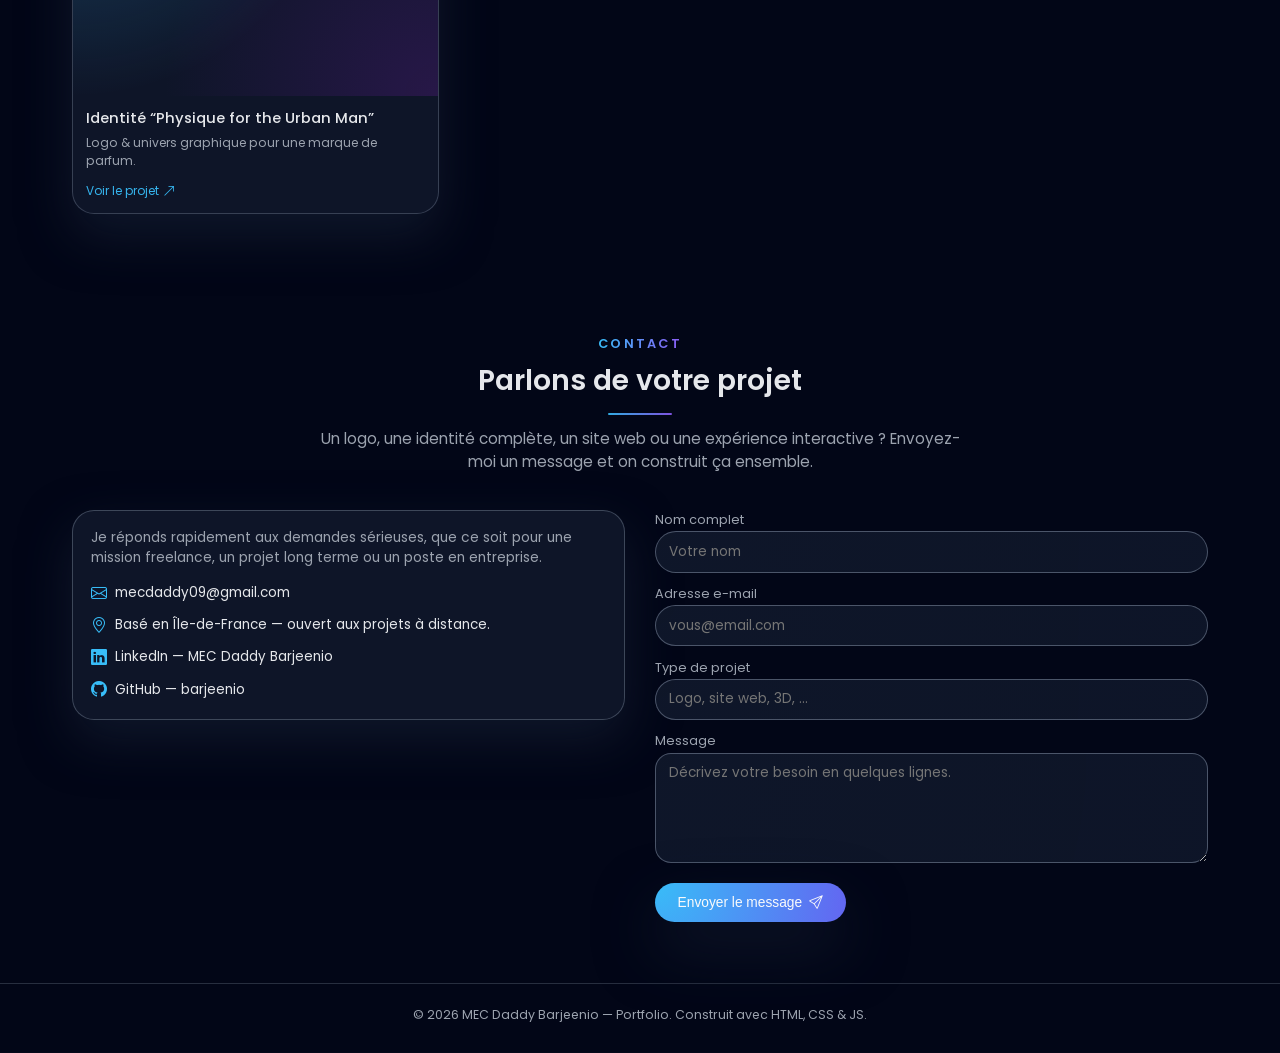
==== commit 3bbac0e8: "nouvelle version 2025" ====
--- a/index.html
+++ b/index.html
@@ -1,860 +1,1937 @@
 <!DOCTYPE html>
-<html lang="en">
-<head>
-    <meta charset="UTF-8">
-    <meta http-equiv="X-UA-Compatible" content="IE=edge">
-    <meta name="viewport" content="width=device-width, initial-scale=1">
-    <title>Mec_daddy_barjeenio | Porfolio</title>
-    <link rel="stylesheet" href="assets/css/style.css">
-    <link href="assets/vendors/bootstrap-icons/bootstrap-icons.css" rel="stylesheet">
-    <link rel="stylesheet" href="assets/css/fontawesome.css">
-    <link href="assets/vendors/glightbox/css/glightbox.min.css" rel="stylesheet">
-  <link href="assets/vendor/swiper/swiper-bundle.min.css" rel="stylesheet">
-    <link rel="stylesheet" href="https://cdn.jsdelivr.net/npm/glightbox/dist/css/glightbox.min.css" />
-    <script src="https://cdn.jsdelivr.net/gh/mcstudios/glightbox/dist/js/glightbox.min.js"></script>
-    <link href="https://fonts.googleapis.com/css2?family=Poppins:wght@300;400;500;600;700;800;900&display=swap" rel="stylesheet">
-</head>
-<body>
-<!-- ////////////////////////////////////////////////////////////////////////////////////////
-                               START SECTION 1 - nav bar  
-/////////////////////////////////////////////////////////////////////////////////////////////-->
-<nav class="navbar navbar-expand-lg navbar-dark menu shadow fixed-top">
-    <div class="container">
-      <a class="navbar-brand" href="">
-        <h1 class="logo"><a href="index.html">Barjeenio</a></h1>
-      </a>
-      <button class="navbar-toggler" type="button" data-bs-toggle="collapse" data-bs-target="#navbarNav" aria-controls="navbarNav" aria-expanded="false" aria-label="Toggle navigation">
-        <span class="navbar-toggler-icon"></span>
-      </button>
-      <div class="collapse navbar-collapse justify-content-end" id="navbarNav">
-        <ul class="navbar-nav">
-          <li class="nav-item"><a class="nav-link active" aria-current="page" href="#home">Accueil</a></li>
-          <li class="nav-item"><a class="nav-link" href="#A propos">A propos</a></li>
-          <li class="nav-item"><a class="nav-link" href="#Service">Service</a></li>
-          <li class="nav-item"><a class="nav-link" href="#Skills">Skills</a></li>
-          <li class="nav-item"><a class="nav-link" href="#Portfolio">Portfolio</a></li>
-          <li class="nav-item"><a class="nav-link" href="#Teams">Teams</a></li>
-          <li class="nav-item"><a class="nav-link" href="#contact">contact</a>
-          </li>
-        </ul>
-        <button type="button" class="rounded-pill btn-rounded" onclick="window.open('https://wa.me/261349038920', '_blank')">
-          +261 34 90 389 20
-          <span>
-              <i class="fab fa-whatsapp" style="font-size: 26px;"></i>
-          </span>
-      </button>
-      
-      </div>
-    </div>
-  </nav>
-
-<!-- /////////////////////////////////////////////////////////////////////////////////////////////////
-                            START SECTION 2 - intro  
-/////////////////////////////////////////////////////////////////////////////////////////////////////-->
-
-<section id="home" class="intro-section">
-  <div class="container">
-    <div class="row align-items-center text-white">
-      <!-- START THE CONTENT FOR THE INTRO  -->
-      <div class="col-md-6 intros text-start">
-        <h1 class="display-2">
-          <span class="display-2--intro">Bonjour!, Je m'appelle Daddy</span>
-          <span class="display-2--description lh-base">
-            Je suis Graphiste Designer
-          </span>
-        </h1>
-        <button type="button"  class="rounded-pill btn-rounded">Contactez-moi
-          <span> <a href="#contact"><i class="fas fa-arrow-right"></i></a> </span>
-        </button>
-      </div>
-      <!-- START THE CONTENT FOR THE VIDEO -->
-      <div class="col-md-6 intros text-end">
-        <div class="video-box">
-          <img src="images/arts/Mec_daddy_barjeenio.png" alt="Mec_daddy_barjeenio" class="img-fluid">
-          
-        </div>
-      </div>
-    </div>
-  </div>
-  <svg xmlns="http://www.w3.org/2000/svg" viewBox="0 0 1440 320"><path fill="#ffffff" fill-opacity="1" d="M0,160L48,176C96,192,192,224,288,208C384,192,480,128,576,133.3C672,139,768,213,864,202.7C960,192,1056,96,1152,74.7C1248,53,1344,107,1392,133.3L1440,160L1440,320L1392,320C1344,320,1248,320,1152,320C1056,320,960,320,864,320C768,320,672,320,576,320C480,320,384,320,288,320C192,320,96,320,48,320L0,320Z"></path></svg>
-</section>
-
-<!-- //////////////////////////////////////////////////////////////////////////////////////////////
-                         START SECTION 3 - A propos 
-///////////////////////////////////////////////////////////////////////////////////////////////////-->
-<section id="A propos" class="services">
-  <div class="container">
-    <div class="row text-center">
-      <h1 class="display-3 fw-bold">A PROPOS</h1>
-      <div class="heading-line mb-1"></div>
-    </div>
-  </div>
-  <!-- START THE CONTENT FOR THE SERVICES  -->
-  <div class="container">
-    <!-- START THE MARKETING CONTENT  -->
-    <div class="row">
-      <div class="col-lg-6 col-md-6 col-sm-12 col-xs-12 services mt-4">
-        <div class="services__content">
-          <div class="icon d-block fas fa-paper-plane"></div>
-          <h2 class="fw-bold">Je m'appelle MEC <span class="display-3--title ">Daddy</span>  Barjeenio</h2>
-          <h3 class="display-3--title mt-1">Garphiste Desinger</h3>
-          <p class="lh-lg">
-            J'ai suivi le parcours Communication Multimedia au sein de l'Ecole de Management et d'Innovation Techologique(EMIT),
-                et j'aimerai en faire une carrière dans le monde professionnel en tant que Graphiste. Passionné du design, ouvert d'esprit,
-                plein de créativité, et attentifs à vos besoins, je vous incite à me confier la tache de produire et de parfaire votre 
-                image à l'attention du public.
-          </p>
-          <button type="button" class="rounded-pill btn-rounded border-primary">
-            <a href="images/cv daddy v1.pdf" target="_blank" download style="text-decoration: none; color: inherit;">
-            Télécharger mon CV
-          </a>
-            <span><i class="fas fa-arrow-right"></i></span>
-          </button>
-        </div>
-      </div>
-      <div class="col-lg-6 col-md-6 col-sm-12 col-xs-12 services mt-4 text-end">
-        <div class="services__pic">
-          <img src="images/services/Mec_daddy_barjeenio.png" alt="Mec_daddy_barjeenio" class="img-fluid">
-        </div>
-      </div>
-    </div>
-</section>
-<!-- //////////////////////////////////////////////////////////////////////////////////////////////
-                         START SECTION 3 - Resumer 
-///////////////////////////////////////////////////////////////////////////////////////////////////-->
-<section class="ftco-section ftco-no-pb" id="resume-section Service">
-  <div class="container">
-    <div class="row text-center">
-      <h1 class="display-3 fw-bold pt-5">Résumé</h1>
-      <div class="heading-line mb-1 pb-5"></div>
-    </div>
-  </div>
-  <div class="container">
-    
-    <div class="row">
-      <div class="col-md-6">
-        <div class="resume-wrap ftco-animate fadeInUp ftco-animated">
-          <span class="date">2022-2023</span>
-          <h2>Master One en Communication Multimedia</h2>
-          <span class="position">Ecole de Management et d'Innovation Techologique</span>
-          <p class="mt-4">j'ai continué mes etude à l'EMIT dans la parcours Communication Multimedia mention 
-            Relation Publique et Multimedia.
-          </p>
-        </div>
-        <div class="resume-wrap ftco-animate fadeInUp ftco-animated">
-          <span class="date">2021-2022</span>
-          <h2>AKAMA STUDIO</h2>
-          <span class="position">Startup Service Numerique</span>
-          <p class="mt-4">Fondateur du startup AKAMA STUDIO avec RAFIDIMANATSOA Heritiana et RAZAINDRAINY Felana.
-            AKAMA Studio est un startup qui fournie des services sur l'identiter visuel, annimation graphique et aussi
-            d'accompagner les jeunes startup sur la création de leur marque afin d'améliorer leur visibilité.
-          </p>
-        </div>
-      </div>
-
-      <div class="col-md-6">
-        <div class="resume-wrap ftco-animate fadeInUp ftco-animated">
-          <span class="date">2021-2022</span>
-          <h2>Diplôme de licence</h2>
-          <span class="position">Ecole de Management et d'Innovation Techologique</span>
-          <p class="mt-4">J'ai eu mon Diplôme de licence en Communication Multimedial à l'Ecole de Management et d'Innovation Techologique de
-            l'université de Fianarantsoa. j'ai effectué un stage un stage en tant que Graphiste Desinger en l'entreprise ARATO.
-          </p>
-        </div>
-        <div class="resume-wrap ftco-animate fadeInUp ftco-animated">
-          <span class="date">2020-2021</span>
-          <h2>Photographies et Vidéos</h2>
-          <span class="position">Stage au sein de l'entreprise DRP </span>
-          <p class="mt-4">J'ai fait une stage de 3 mois au sien de l'entreprise Destiny Project Picture, 
-            afin de réaliser des vidéos et photographies sur le théme de la realistion d'un publireportage sur le droit des enfants.
-          </p>
-        </div>
-        
-      </div>
-    </div>
-  </div>
-  <img class="img-fluid edu-bg-image w-100" src="images/backgrounds/education-bg.png" alt="Mec_daddy_barjeenio">
-
-</section>
-<!-- ////////////////////////////////////////////////////////////////////////////////////////////////
-                               START SECTION 4 - service  
-/////////////////////////////////////////////////////////////////////////////////////////////////////-->
-
-<section id="Service" class="services features_area">
-  <div class="container">
-    <div class="row text-center">
-      <h1 class="display-3 fw-bold pt-5">SERVICES</h1>
-      <div class="heading-line mb-1 pb-5"></div>
-    </div>
-  </div>
-  <div class="container">
-    <div class="row feature_inner">
-      <div class="col-lg-3 col-md-6">
-        <div class="feature_item">
-          <img src="images/services/s1.png" alt="Mec_daddy_barjeenio">
-          <h4>Designer graphique</h4>
-          <p>Créativité et expertise visuelle pour donner vie à vos projets de communication.</p>
-        </div>
-      </div>
-      <div class="col-lg-3 col-md-6">
-        <div class="feature_item">
-          <img src="images/services/s2.png" alt="Mec_daddy_barjeenio">
-          <h4>UI/ux design</h4>
-          <p>Création intuitive, design esthétique : optimisez l'expérience utilisateur avec notre expertise en UI/UX design.</p>
-        </div>
-      </div>
-      <div class="col-lg-3 col-md-6">
-        <div class="feature_item">
-          <img src="images/services/s3.png" alt="Mec_daddy_barjeenio">
-          <h4>Web design</h4>
-          <p>Conception web innovante, design percutant : démarquez-vous avec notre service professionnel de web design sur mesure.</p>
-        </div>
-      </div>
-      <div class="col-lg-3 col-md-6">
-        <div class="feature_item">
-          <img src="images/services/s4.png" alt="Mec_daddy_barjeenio">
-          <h4> Community Manager</h4>
-          <p>Culture web, stratégies, contenus engageants : maîtrise de la gestion communautaire pour dynamiser votre présence en ligne.</p>
-        </div>
-      </div>
-    </div>
-  </div>
-
-</section>
-
-<!-- ////////////////////////////////////////////////////////////////////////////////////////////////
-                               START SECTION 6 - skILLS
-/////////////////////////////////////////////////////////////////////////////////////////////////////-->
-<section  class="testimonials">
-  <svg  xmlns="http://www.w3.org/2000/svg" viewBox="0 0 1440 320"><path fill="#fff" fill-opacity="1" d="M0,96L48,128C96,160,192,224,288,213.3C384,203,480,117,576,117.3C672,117,768,203,864,202.7C960,203,1056,117,1152,117.3C1248,117,1344,203,1392,245.3L1440,288L1440,0L1392,0C1344,0,1248,0,1152,0C1056,0,960,0,864,0C768,0,672,0,576,0C480,0,384,0,288,0C192,0,96,0,48,0L0,0Z"></path></svg>
-  <div id="Skills" class="container" >
-    <div class="row text-center text-white">
-      <h1 class="display-3 fw-bold" >MES COMPETENCES</h1>
-      <hr style="width: 100px; height: 3px; " class="mx-auto">
-      <p class="lead pt-1 pb-5">Résultat d'une passion ardente, d'une formation approfondie et d'une expérience diversifiée.</p>
-    </div>
-  </div>
-  <div class="container">
-    <div class="row">
-      <div class="col-md-6 animate-box">
-        <div class="progress-wrap ftco-animate">
-          <h3>Photoshop</h3>
-          <div class="progress">
-             <div class="progress-bar color-1" role="progressbar" aria-valuenow="90"
-              aria-valuemin="0" aria-valuemax="100" style="width:90%">
-              <span>90%</span>
-              </div>
-          </div>
-        </div>
-      </div>
-      <div class="col-md-6 animate-box">
-        <div class="progress-wrap ftco-animate">
-          <h3>Html et css</h3>
-          <div class="progress">
-             <div class="progress-bar color-1" role="progressbar" aria-valuenow="80"
-              aria-valuemin="0" aria-valuemax="100" style="width:80%">
-              <span>80%</span>
-              </div>
-          </div>
-        </div>
-      </div>
-      <div class="col-md-6 animate-box">
-        <div class="progress-wrap ftco-animate">
-          <h3>Illustator</h3>
-          <div class="progress">
-             <div class="progress-bar color-2" role="progressbar" aria-valuenow="85"
-              aria-valuemin="0" aria-valuemax="100" style="width:85%">
-              <span>85%</span>
-              </div>
-          </div>
-        </div>
-      </div>
-      <div class="col-md-6 animate-box">
-        <div class="progress-wrap ftco-animate">
-          <h3>Bootstrap</h3>
-          <div class="progress">
-             <div class="progress-bar color-3" role="progressbar" aria-valuenow="65"
-              aria-valuemin="0" aria-valuemax="100" style="width:65%">
-              <span>65%</span>
-              </div>
-          </div>
-        </div>
-      </div>
-      <div class="col-md-6 animate-box">
-        <div class="progress-wrap ftco-animate">
-          <h3>After Effect</h3>
-          <div class="progress">
-             <div class="progress-bar color-4" role="progressbar" aria-valuenow="65"
-              aria-valuemin="0" aria-valuemax="100" style="width:65%">
-              <span>65%</span>
-              </div>
-          </div>
-        </div>
-      </div>
-      <div class="col-md-6 animate-box">
-        <div class="progress-wrap ftco-animate">
-          <h3>Javascript </h3>
-          <div class="progress">
-             <div class="progress-bar color-5" role="progressbar" aria-valuenow="50"
-              aria-valuemin="0" aria-valuemax="100" style="width:50%">
-              <span>50%</span>
-              </div>
-          </div>
-        </div>
-      </div>
-      <div class="col-md-6 animate-box">
-        <div class="progress-wrap ftco-animate">
-          <h3>Premier Pro</h3>
-          <div class="progress">
-             <div class="progress-bar color-6" role="progressbar" aria-valuenow="60"
-              aria-valuemin="0" aria-valuemax="100" style="width:60%">
-              <span>60%</span>
-              </div>
-          </div>
-        </div>
-      </div>
-      <div class="col-md-6 animate-box">
-        <div class="progress-wrap ftco-animate">
-          <h3>PHP</h3>
-          <div class="progress">
-             <div class="progress-bar color-6" role="progressbar" aria-valuenow="50"
-              aria-valuemin="0" aria-valuemax="100" style="width:50%">
-              <span>50%</span>
-              </div>
-          </div>
-        </div>
-      </div>
-      <div class="col-md-6 animate-box">
-        <div class="progress-wrap ftco-animate">
-          <h3>Figma</h3>
-          <div class="progress">
-             <div class="progress-bar color-6" role="progressbar" aria-valuenow="70"
-              aria-valuemin="0" aria-valuemax="100" style="width:70%">
-              <span>70%</span>
-              </div>
-          </div>
-        </div>
-      </div>
-      <div class="col-md-6 animate-box">
-        <div class="progress-wrap ftco-animate">
-          <h3>Adobe XD</h3>
-          <div class="progress">
-             <div class="progress-bar color-6" role="progressbar" aria-valuenow="70"
-              aria-valuemin="0" aria-valuemax="100" style="width:70%">
-              <span>70%</span>
-              </div>
-          </div>
-        </div>
-      </div>
-    </div>
-  </div>
-  <svg xmlns="http://www.w3.org/2000/svg" viewBox="0 0 1440 320"><path fill="#fff" fill-opacity="1" d="M0,96L48,128C96,160,192,224,288,213.3C384,203,480,117,576,117.3C672,117,768,203,864,202.7C960,203,1056,117,1152,117.3C1248,117,1344,203,1392,245.3L1440,288L1440,320L1392,320C1344,320,1248,320,1152,320C1056,320,960,320,864,320C768,320,672,320,576,320C480,320,384,320,288,320C192,320,96,320,48,320L0,320Z"></path></svg>
-</section>
-<!-- ///////////////////////////////////////////////////////////////////////////////////////////////////
-                              START SECTION 7 - THE PORTFOLIO  
-//////////////////////////////////////////////////////////////////////////////////////////////////////-->
-<section id="Portfolio" class="portfolio-mf sect-pt4 route">
-  <div class="container">
-    <div class="row text-center">
-      <h1 class="display-3 fw-bold pt-5">Portfolio</h1>
-      <div class="heading-line mb-1 pb-5"></div>
-    </div>
-  </div>
-  <div class="container">
-    <div class="row">
-      <div class="col-md-4">
-        <div class="work-box">
-          <a href="images/portfolio/mec daddy barjeenio 1.jpg" data-gallery="portfolioGallery" class="portfolio-lightbox">
-            <div class="work-img">
-              <img src="images/portfolio/mec daddy barjeenio 1.jpg" alt="MEC Daddy Darjeenio" class="img-fluid">
+<html lang="fr">
+    <head>
+        <meta charset="UTF-8" />
+        <meta name="viewport" content="width=device-width, initial-scale=1.0" />
+        <title>MEC Daddy Barjeenio | Portfolio</title>
+
+        <!-- Google Fonts -->
+        <link
+            href="https://fonts.googleapis.com/css2?family=Poppins:wght@300;400;500;600;700&display=swap"
+            rel="stylesheet"
+        />
+
+        <!-- ICONES -->
+        <link
+            rel="stylesheet"
+            href="https://cdn.jsdelivr.net/npm/bootstrap-icons@1.11.3/font/bootstrap-icons.css"
+        />
+
+        <style>
+            :root {
+                --bg: #020617;
+                --bg-alt: #050816;
+                --card: rgba(15, 23, 42, 0.94);
+                --card-soft: rgba(15, 23, 42, 0.8);
+                --accent: #38bdf8;
+                --accent-2: #8b5cf6;
+                --accent-soft: rgba(56, 189, 248, 0.15);
+                --text: #e5e7eb;
+                --muted: #9ca3af;
+                --border: rgba(148, 163, 184, 0.35);
+                --radius-lg: 22px;
+                --radius-xl: 32px;
+                --shadow-soft: 0 26px 60px rgba(15, 23, 42, 0.95);
+                --max-width: 1180px;
+            }
+
+            * {
+                margin: 0;
+                padding: 0;
+                box-sizing: border-box;
+            }
+
+            html {
+                scroll-behavior: smooth;
+            }
+
+            body {
+                font-family: "Poppins", system-ui, -apple-system,
+                    BlinkMacSystemFont, sans-serif;
+                background: radial-gradient(
+                        circle at top left,
+                        #1e293b 0,
+                        transparent 55%
+                    ),
+                    radial-gradient(circle at 80% -10%, #0f172a 0, #020617 55%);
+                color: var(--text);
+                min-height: 100vh;
+                overflow-x: hidden;
+            }
+
+            a {
+                color: inherit;
+                text-decoration: none;
+            }
+
+            img {
+                max-width: 100%;
+                display: block;
+            }
+
+            .wrapper {
+                max-width: var(--max-width);
+                margin: 0 auto;
+                padding: 0 1.4rem;
+            }
+
+            /* ========== NAVBAR ========== */
+            header {
+                position: sticky;
+                top: 0;
+                z-index: 50;
+                backdrop-filter: blur(18px);
+                background: linear-gradient(
+                    to bottom,
+                    rgba(2, 6, 23, 0.95),
+                    rgba(2, 6, 23, 0.75),
+                    transparent
+                );
+                border-bottom: 1px solid rgba(148, 163, 184, 0.15);
+            }
+
+            .nav {
+                display: flex;
+                align-items: center;
+                justify-content: space-between;
+                padding: 0.85rem 0;
+            }
+
+            .nav-logo {
+                display: flex;
+                align-items: center;
+                gap: 0.8rem;
+            }
+
+            .nav-logo-img {
+                width: 44px;
+                height: 44px;
+                object-fit: contain;
+                filter: drop-shadow(0 8px 18px rgba(16, 185, 129, 0.7));
+            }
+
+            .nav-title {
+                display: flex;
+                flex-direction: column;
+                line-height: 1.2;
+            }
+
+            .nav-title span:first-child {
+                font-size: 0.98rem;
+                font-weight: 600;
+            }
+
+            .nav-title span:last-child {
+                font-size: 0.76rem;
+                color: var(--muted);
+            }
+
+            .nav-links {
+                display: flex;
+                align-items: center;
+                gap: 1.4rem;
+                font-size: 0.9rem;
+            }
+
+            .nav-links a {
+                color: var(--muted);
+                position: relative;
+                padding-bottom: 0.25rem;
+            }
+
+            .nav-links a::after {
+                content: "";
+                position: absolute;
+                left: 50%;
+                bottom: 0;
+                width: 0;
+                height: 2px;
+                border-radius: 999px;
+                background: linear-gradient(90deg, #38bdf8, #8b5cf6);
+                transform: translateX(-50%);
+                transition: width 0.22s ease;
+            }
+
+            .nav-links a:hover {
+                color: var(--text);
+            }
+
+            .nav-links a:hover::after {
+                width: 100%;
+            }
+
+            .nav-cta {
+                padding: 0.5rem 0.95rem;
+                border-radius: 999px;
+                background: radial-gradient(circle at 0 0, #38bdf8, #6366f1);
+                font-size: 0.8rem;
+                font-weight: 500;
+                border: 1px solid rgba(56, 189, 248, 0.4);
+                color: #f9fafb;
+                box-shadow: 0 14px 34px rgba(59, 130, 246, 0.9);
+                cursor: pointer;
+                display: inline-flex;
+                align-items: center;
+                gap: 0.4rem;
+                position: relative;
+                overflow: hidden;
+            }
+
+            .nav-cta::before {
+                content: "";
+                position: absolute;
+                inset: 0;
+                background: linear-gradient(
+                    120deg,
+                    rgba(255, 255, 255, 0.18),
+                    transparent 40%,
+                    transparent 60%,
+                    rgba(255, 255, 255, 0.18)
+                );
+                opacity: 0;
+                transform: translateX(-100%);
+                transition: opacity 0.3s ease, transform 0.3s ease;
+            }
+
+            .nav-cta:hover::before {
+                opacity: 1;
+                transform: translateX(100%);
+            }
+
+            .nav-cta i {
+                font-size: 0.9rem;
+            }
+
+            @media (max-width: 720px) {
+                .nav-links {
+                    display: none;
+                }
+            }
+
+            /* ========== HERO ========== */
+            .hero {
+                display: grid;
+                grid-template-columns: minmax(0, 1.25fr) minmax(0, 1.05fr);
+                gap: 2.8rem;
+                align-items: center;
+                padding: 3rem 0 4.4rem;
+                position: relative;
+            }
+
+            .hero::before {
+                content: "";
+                position: absolute;
+                inset: -8rem -25vw auto;
+                height: 420px;
+                background: radial-gradient(
+                        circle at 10% 0,
+                        rgba(56, 189, 248, 0.16),
+                        transparent 55%
+                    ),
+                    radial-gradient(
+                        circle at 90% -10%,
+                        rgba(129, 140, 248, 0.18),
+                        transparent 60%
+                    );
+                opacity: 0.7;
+                z-index: -1;
+            }
+
+            .hero-left {
+                position: relative;
+            }
+
+            .hero-badge {
+                display: inline-flex;
+                align-items: center;
+                gap: 0.5rem;
+                padding: 0.25rem 0.8rem;
+                border-radius: 999px;
+                background: linear-gradient(
+                    120deg,
+                    rgba(15, 23, 42, 0.96),
+                    rgba(15, 23, 42, 0.8)
+                );
+                border: 1px solid rgba(148, 163, 184, 0.45);
+                margin-bottom: 1.2rem;
+                font-size: 0.78rem;
+                color: var(--muted);
+                box-shadow: 0 18px 45px rgba(15, 23, 42, 0.95);
+            }
+
+            .hero-badge-dot {
+                width: 7px;
+                height: 7px;
+                border-radius: 999px;
+                background: #22c55e;
+                box-shadow: 0 0 0 7px rgba(34, 197, 94, 0.3);
+            }
+
+            .hero-title {
+                font-size: clamp(2.4rem, 4.2vw, 3.25rem);
+                line-height: 1.05;
+                margin-bottom: 0.85rem;
+                letter-spacing: -0.03em;
+            }
+
+            .hero-title span {
+                background: linear-gradient(90deg, #38bdf8, #a855f7);
+                -webkit-background-clip: text;
+                color: transparent;
+            }
+
+            .hero-subtitle {
+                font-size: 0.98rem;
+                color: var(--muted);
+                max-width: 520px;
+                margin-bottom: 1.2rem;
+            }
+
+            .hero-tags {
+                display: flex;
+                flex-wrap: wrap;
+                gap: 0.45rem;
+                margin-bottom: 1.9rem;
+            }
+
+            .hero-tag {
+                font-size: 0.74rem;
+                padding: 0.22rem 0.62rem;
+                border-radius: 999px;
+                border: 1px solid rgba(148, 163, 184, 0.45);
+                background: linear-gradient(
+                    135deg,
+                    rgba(15, 23, 42, 0.92),
+                    rgba(15, 23, 42, 0.85)
+                );
+                color: var(--muted);
+                position: relative;
+                overflow: hidden;
+            }
+
+            .hero-tag::after {
+                content: "";
+                position: absolute;
+                inset: 0;
+                background: radial-gradient(
+                    circle at 0 0,
+                    rgba(56, 189, 248, 0.25),
+                    transparent 55%
+                );
+                opacity: 0;
+                transition: opacity 0.2s ease;
+            }
+
+            .hero-tag:hover::after {
+                opacity: 1;
+            }
+
+            .hero-actions {
+                display: flex;
+                flex-wrap: wrap;
+                gap: 0.85rem;
+                align-items: center;
+            }
+
+            .btn-primary {
+                padding: 0.75rem 1.4rem;
+                border-radius: 999px;
+                border: none;
+                background: radial-gradient(circle at 0 0, #38bdf8, #6366f1);
+                color: #f9fafb;
+                font-size: 0.86rem;
+                font-weight: 500;
+                cursor: pointer;
+                display: inline-flex;
+                align-items: center;
+                gap: 0.45rem;
+                box-shadow: var(--shadow-soft);
+                position: relative;
+                overflow: hidden;
+            }
+
+            .btn-primary::before {
+                content: "";
+                position: absolute;
+                inset: 0;
+                background: linear-gradient(
+                    120deg,
+                    rgba(255, 255, 255, 0.2),
+                    transparent 45%,
+                    transparent 55%,
+                    rgba(255, 255, 255, 0.2)
+                );
+                transform: translateX(-100%);
+                opacity: 0;
+                transition: transform 0.35s ease, opacity 0.35s ease;
+            }
+
+            .btn-primary:hover::before {
+                transform: translateX(100%);
+                opacity: 1;
+            }
+
+            .btn-ghost {
+                padding: 0.7rem 1.25rem;
+                border-radius: 999px;
+                border: 1px solid rgba(148, 163, 184, 0.55);
+                background: linear-gradient(
+                    135deg,
+                    rgba(15, 23, 42, 0.96),
+                    rgba(15, 23, 42, 0.88)
+                );
+                color: var(--muted);
+                font-size: 0.84rem;
+                display: inline-flex;
+                align-items: center;
+                gap: 0.45rem;
+                cursor: pointer;
+            }
+
+            /* Scroll pour explorer CENTRÉ */
+            .hero-scroll {
+                position: absolute;
+                bottom: 0.4rem;
+                left: 50%;
+                transform: translateX(-50%);
+                display: inline-flex;
+                align-items: center;
+                gap: 0.6rem;
+                font-size: 0.78rem;
+                color: var(--muted);
+                opacity: 0.8;
+                padding: 0.6rem 1.1rem;
+                border-radius: 999px;
+                backdrop-filter: blur(8px);
+            }
+
+            .hero-scroll span {
+                width: 24px;
+                height: 38px;
+                border-radius: 999px;
+                border: 1px solid rgba(148, 163, 184, 0.7);
+                display: flex;
+                align-items: flex-start;
+                justify-content: center;
+                padding-top: 4px;
+            }
+
+            .hero-scroll span::after {
+                content: "";
+                width: 4px;
+                height: 9px;
+                border-radius: 999px;
+                background: #38bdf8;
+                animation: scroll-dot 1.3s ease-in-out infinite;
+            }
+
+            @keyframes scroll-dot {
+                0% {
+                    transform: translateY(0);
+                    opacity: 1;
+                }
+                100% {
+                    transform: translateY(14px);
+                    opacity: 0;
+                }
+            }
+
+            /* HERO – colonne droite */
+            .hero-right {
+                position: relative;
+                min-height: 380px;
+                display: flex;
+                align-items: center;
+                justify-content: center;
+                padding: 1.4rem 0 2rem;
+                overflow: visible;
+            }
+
+            .hero-photo-aura {
+                position: absolute;
+                width: 120%;
+                max-width: 520px;
+                aspect-ratio: 4 / 3;
+                border-radius: 40px;
+                background: radial-gradient(
+                        circle at 0% 0%,
+                        rgba(56, 189, 248, 0.8),
+                        transparent 55%
+                    ),
+                    radial-gradient(
+                        circle at 100% 100%,
+                        rgba(139, 92, 246, 0.9),
+                        transparent 55%
+                    ),
+                    radial-gradient(
+                        circle at 50% 120%,
+                        rgba(15, 23, 42, 1),
+                        #020617 80%
+                    );
+                filter: blur(18px);
+                opacity: 0.9;
+                transform: translateY(8px) rotate(-4deg);
+                z-index: 0;
+            }
+
+            .hero-portrait-aura {
+                position: relative;
+                z-index: 1;
+                width: min(420px, 90%);
+                height: auto;
+                display: block;
+                transform: translateY(6px) rotate(-2deg);
+                transform-origin: center;
+                filter: drop-shadow(0 26px 60px rgba(15, 23, 42, 0.95))
+                    drop-shadow(0 0 40px rgba(37, 99, 235, 0.6));
+                transition: transform 0.35s ease, filter 0.35s ease;
+            }
+
+            .hero-right:hover .hero-portrait-aura {
+                transform: translateY(0) rotate(0deg);
+                filter: drop-shadow(0 36px 80px rgba(15, 23, 42, 1))
+                    drop-shadow(0 0 55px rgba(56, 189, 248, 0.7));
+            }
+
+            /* Pill en haut à droite */
+            .hero-pill {
+                position: absolute;
+                top: 10px;
+                right: 10px;
+                padding: 0.32rem 0.85rem;
+                font-size: 0.76rem;
+                border-radius: 999px;
+                border: 1px solid rgba(148, 163, 184, 0.55);
+                background: rgba(15, 23, 42, 0.94);
+                color: var(--muted);
+                display: inline-flex;
+                align-items: center;
+                gap: 0.35rem;
+                backdrop-filter: blur(12px);
+                box-shadow: 0 14px 40px rgba(15, 23, 42, 0.95);
+                z-index: 2;
+            }
+
+            .hero-pill-dot {
+                width: 7px;
+                height: 7px;
+                border-radius: 999px;
+                background: #22c55e;
+                box-shadow: 0 0 14px rgba(34, 197, 94, 0.9);
+                display: inline-block;
+            }
+
+            /* Badge logo en bas à gauche */
+            .hero-logo-badge {
+                position: absolute;
+                left: 10%;
+                bottom: 10px;
+                padding: 0.35rem 0.7rem 0.35rem 0.4rem;
+                border-radius: 999px;
+                background: rgba(15, 23, 42, 0.96);
+                border: 1px solid rgba(148, 163, 184, 0.4);
+                display: inline-flex;
+                align-items: center;
+                gap: 0.35rem;
+                font-size: 0.78rem;
+                color: var(--muted);
+                backdrop-filter: blur(12px);
+                box-shadow: 0 16px 44px rgba(15, 23, 42, 0.95);
+                z-index: 2;
+            }
+
+            .hero-logo-badge img {
+                width: 26px;
+                height: 26px;
+                object-fit: contain;
+                border-radius: 999px;
+            }
+
+            @media (max-width: 980px) {
+                .hero {
+                    grid-template-columns: minmax(0, 1fr);
+                }
+
+                .hero-left {
+                    order: 2;
+                }
+
+                .hero-right {
+                    order: 1;
+                    min-height: 320px;
+                }
+
+                .hero-photo-aura {
+                    width: 115%;
+                    border-radius: 32px;
+                }
+
+                .hero-portrait-aura {
+                    width: min(360px, 88%);
+                }
+
+                .hero-logo-badge {
+                    left: 50%;
+                    transform: translateX(-50%);
+                    bottom: 6px;
+                }
+
+                .hero-scroll {
+                    position: static;
+                    margin: 1.8rem auto 0;
+                    transform: none;
+                }
+            }
+
+            @media (max-width: 640px) {
+                .hero {
+                    padding-top: 2.4rem;
+                }
+                .hero-title {
+                    font-size: 2.1rem;
+                }
+            }
+
+            /* ========== SECTIONS GÉNÉRIQUES ========== */
+            section {
+                padding: 3.8rem 0;
+                position: relative;
+            }
+
+            .section-header {
+                display: flex;
+                flex-direction: column;
+                gap: 0.35rem;
+                margin-bottom: 2.3rem;
+            }
+
+            .section-header.center {
+                text-align: center;
+                align-items: center;
+                max-width: 720px;
+                margin-left: auto;
+                margin-right: auto;
+            }
+
+            .section-kicker {
+                font-size: 0.8rem;
+                text-transform: uppercase;
+                letter-spacing: 0.18em;
+                background: linear-gradient(90deg, #38bdf8, #8b5cf6);
+                -webkit-background-clip: text;
+                color: transparent;
+                font-weight: 600;
+            }
+
+            .section-title {
+                font-size: clamp(1.6rem, 2.2vw, 1.9rem);
+                font-weight: 600;
+            }
+
+            .section-header.center .section-title::after {
+                content: "";
+                display: block;
+                width: 64px;
+                height: 2px;
+                border-radius: 999px;
+                margin: 0.7rem auto 0;
+                background: linear-gradient(90deg, #38bdf8, #8b5cf6);
+                opacity: 0.9;
+            }
+
+            .section-desc {
+                font-size: 0.95rem;
+                color: var(--muted);
+                max-width: 640px;
+                margin-top: 0.4rem;
+            }
+
+            /* ========== ABOUT ========== */
+            .about-grid {
+                display: grid;
+                grid-template-columns: minmax(0, 1.6fr) minmax(0, 1.1fr);
+                gap: 2rem;
+                align-items: flex-start;
+            }
+
+            .about-text p {
+                font-size: 0.9rem;
+                color: var(--muted);
+                margin-bottom: 0.9rem;
+            }
+
+            .about-highlight {
+                padding: 0.85rem 1rem;
+                border-radius: var(--radius-lg);
+                background: radial-gradient(
+                    circle at 0 0,
+                    rgba(56, 189, 248, 0.18),
+                    transparent 70%
+                );
+                border: 1px solid rgba(56, 189, 248, 0.6);
+                font-size: 0.8rem;
+                margin-bottom: 1.1rem;
+                box-shadow: 0 18px 40px rgba(8, 47, 73, 0.9);
+            }
+
+            .about-tags {
+                display: flex;
+                flex-wrap: wrap;
+                gap: 0.4rem;
+                margin-top: 0.5rem;
+            }
+
+            .about-tag {
+                padding: 0.25rem 0.6rem;
+                border-radius: 999px;
+                border: 1px solid rgba(148, 163, 184, 0.45);
+                font-size: 0.78rem;
+                color: var(--muted);
+                background: linear-gradient(
+                    135deg,
+                    rgba(15, 23, 42, 0.96),
+                    rgba(15, 23, 42, 0.85)
+                );
+            }
+
+            .about-cards {
+                display: grid;
+                grid-template-columns: repeat(2, minmax(0, 1fr));
+                gap: 1rem;
+            }
+
+            .about-card {
+                padding: 0.9rem 1rem;
+                border-radius: var(--radius-lg);
+                background: var(--card);
+                border: 1px solid rgba(148, 163, 184, 0.35);
+                box-shadow: 0 18px 40px rgba(15, 23, 42, 0.98);
+                font-size: 0.8rem;
+                position: relative;
+                overflow: hidden;
+            }
+
+            .about-card::before {
+                content: "";
+                position: absolute;
+                inset: -40%;
+                background: radial-gradient(
+                    circle at 0 0,
+                    rgba(56, 189, 248, 0.25),
+                    transparent 60%
+                );
+                opacity: 0;
+                transform: translate3d(-12px, -8px, 0);
+                transition: opacity 0.4s ease, transform 0.4s ease;
+                pointer-events: none;
+            }
+
+            .about-card:hover::before {
+                opacity: 1;
+                transform: translate3d(0, 0, 0);
+            }
+
+            .about-card-title {
+                display: flex;
+                align-items: center;
+                gap: 0.4rem;
+                margin-bottom: 0.25rem;
+                font-weight: 500;
+                font-size: 0.86rem;
+            }
+
+            .about-card-title i {
+                font-size: 0.95rem;
+                color: var(--accent);
+            }
+
+            .about-card small {
+                color: var(--muted);
+                font-size: 0.78rem;
+            }
+
+            /* ========== FORMATION ========== */
+            /* ========== FORMATION ========== */
+            .formation-timeline {
+                position: relative;
+                padding-left: 3.1rem; /* espace exact pour centrer */
+                display: grid;
+                gap: 1.6rem;
+                isolation: isolate;
+            }
+
+            /* Ligne verticale */
+            .formation-timeline::before {
+                content: "";
+                position: absolute;
+                left: 1.55rem; /* EXACTEMENT centré par rapport aux points */
+                top: 0;
+                bottom: 0;
+                width: 2px;
+                background: linear-gradient(
+                    180deg,
+                    rgba(148, 163, 184, 0),
+                    rgba(56, 189, 248, 0.55),
+                    rgba(148, 163, 184, 0)
+                );
+                opacity: 0.8;
+                filter: drop-shadow(0 0 6px rgba(56, 189, 248, 0.4));
+            }
+
+            /* Carte */
+            .formation-item {
+                position: relative;
+                padding: 1.25rem 1.4rem 1.2rem 2.1rem;
+                border-radius: calc(var(--radius-lg) + 6px);
+                background: linear-gradient(
+                        135deg,
+                        rgba(56, 189, 248, 0.12),
+                        transparent 40%
+                    ),
+                    rgba(2, 6, 23, 0.88);
+                border: 1px solid rgba(148, 163, 184, 0.25);
+                box-shadow: 0 24px 55px rgba(2, 6, 23, 0.75);
+                backdrop-filter: blur(12px);
+                transition: transform 0.25s ease, border-color 0.25s ease;
+            }
+
+            /* Logo centré dans le cercle */
+            .formation-icon {
+                position: absolute;
+                left: -1.6rem;
+                top: 1.99rem;
+                transform: translate(-50%, -50%);
+                width: calc(35px * 0.8); /* 75% du cercle → responsive */
+                height: calc(35px * 0.8);
+                z-index: 4;
+            }
+
+            .formation-icon img {
+                width: 100%;
+                height: 100%;
+                object-fit: contain; /* ne déforme pas l'image */
+                border-radius: 50%; /* reste rond */
+                overflow: hidden; /* empêche tout débordement */
+            }
+
+            /* POINT PRINCIPAL (un peu plus petit) */
+            .formation-item::before {
+                content: "";
+                position: absolute;
+                left: -1.6rem;
+                top: 1.99rem;
+                width: 35px; /* ton nouveau cercle */
+                height: 35px;
+                border-radius: 50%;
+                background: linear-gradient(135deg, #38bdf8, #c084fc);
+                box-shadow: 0 0 0 5px rgba(56, 189, 248, 0.18);
+                transform: translate(-50%, -50%);
+                z-index: 3;
+            }
+            /* PETIT CERCLE INTÉRIEUR – glow violet */
+
+            /* Hover */
+            .formation-item:hover {
+                transform: translateX(6px);
+                border-color: rgba(56, 189, 248, 0.6);
+            }
+
+            /* HEADER DES CARTES */
+            .formation-top {
+                display: flex;
+                justify-content: space-between;
+                gap: 0.6rem;
+                align-items: baseline;
+                margin-bottom: 0.55rem;
+            }
+
+            .formation-title {
+                font-weight: 500;
+                font-size: 1rem;
+            }
+
+            /* ANNEE */
+            .formation-year {
+                font-size: 0.78rem;
+                padding: 0.18rem 0.7rem;
+                border-radius: 999px;
+                background: rgba(15, 23, 42, 0.7);
+                border: 1px solid rgba(148, 163, 184, 0.3);
+                color: var(--muted);
+            }
+
+            /* TEXTES */
+            .formation-school {
+                font-size: 0.84rem;
+                color: var(--muted);
+                margin-bottom: 0.45rem;
+            }
+
+            .formation-desc {
+                font-size: 0.83rem;
+                color: var(--muted);
+                line-height: 1.6;
+            }
+
+            /* BOUTON PREMIUM */
+            .formation-btn {
+                display: inline-flex;
+                align-items: center;
+                gap: 0.35rem;
+                margin-top: 1rem;
+                padding: 0.45rem 1rem;
+                border-radius: 999px;
+                font-size: 0.78rem;
+                font-weight: 500;
+                color: rgba(248, 250, 252, 0.85);
+                background: rgba(148, 163, 184, 0.08);
+                border: 1px solid rgba(148, 163, 184, 0.25);
+                transition: 0.25s ease;
+            }
+
+            .formation-btn:hover {
+                color: var(--accent);
+                border-color: rgba(56, 189, 248, 0.45);
+                background: rgba(56, 189, 248, 0.08);
+                transform: translateX(4px);
+            }
+
+            @media (max-width: 640px) {
+                .formation-timeline {
+                    padding-left: 2.4rem;
+                }
+
+                .formation-timeline::before {
+                    left: 1.2rem;
+                }
+
+                .formation-item {
+                    padding-left: 1.8rem;
+                }
+
+                .formation-item::before,
+                .formation-item::after {
+                    left: 1.2rem;
+                }
+            }
+
+            /* ========== SERVICES / COMPÉTENCES ========== */
+            .services-grid {
+                display: grid;
+                grid-template-columns: repeat(3, minmax(0, 1fr));
+                gap: 1rem;
+            }
+
+            .service-card {
+                padding: 1.05rem 1.1rem;
+                border-radius: var(--radius-lg);
+                background: var(--card);
+                border: 1px solid rgba(148, 163, 184, 0.35);
+                box-shadow: 0 20px 45px rgba(15, 23, 42, 1);
+                font-size: 0.85rem;
+                position: relative;
+                overflow: hidden;
+            }
+
+            .service-card::before {
+                content: "";
+                position: absolute;
+                inset: -40%;
+                background: radial-gradient(
+                    circle at 0 0,
+                    rgba(56, 189, 248, 0.16),
+                    transparent 60%
+                );
+                opacity: 0;
+                transform: translate3d(-8px, -8px, 0);
+                transition: opacity 0.4s ease, transform 0.4s ease;
+            }
+
+            .service-card:hover::before {
+                opacity: 1;
+                transform: translate3d(0, 0, 0);
+            }
+
+            .service-icon {
+                width: 32px;
+                height: 32px;
+                border-radius: 999px;
+                background: conic-gradient(
+                    from 210deg,
+                    #38bdf8,
+                    #6366f1,
+                    #a855f7,
+                    #38bdf8
+                );
+                display: flex;
+                align-items: center;
+                justify-content: center;
+                color: #f9fafb;
+                font-size: 1.1rem;
+                margin-bottom: 0.55rem;
+                box-shadow: 0 16px 40px rgba(56, 189, 248, 0.8);
+            }
+
+            .service-title {
+                font-weight: 500;
+                margin-bottom: 0.25rem;
+            }
+
+            .service-list {
+                margin-top: 0.4rem;
+                color: var(--muted);
+                font-size: 0.78rem;
+            }
+
+            .service-list li {
+                list-style: none;
+                margin-bottom: 0.2rem;
+            }
+
+            /* ========== PORTFOLIO ========== */
+            .portfolio-controls {
+                display: flex;
+                flex-wrap: wrap;
+                gap: 0.5rem;
+                margin-bottom: 1.4rem;
+            }
+
+            .filter-btn {
+                padding: 0.4rem 0.9rem;
+                border-radius: 999px;
+                border: 1px solid rgba(148, 163, 184, 0.45);
+                background: var(--card-soft);
+                font-size: 0.78rem;
+                color: var(--muted);
+                cursor: pointer;
+                transition: all 0.2s ease;
+            }
+
+            .filter-btn.active {
+                background: radial-gradient(circle at 0 0, #38bdf8, #6366f1);
+                color: #f9fafb;
+                border-color: transparent;
+                box-shadow: 0 16px 40px rgba(67, 56, 202, 0.95);
+            }
+
+            .portfolio-grid {
+                display: grid;
+                grid-template-columns: repeat(3, minmax(0, 1fr));
+                gap: 1.15rem;
+            }
+
+            .portfolio-item {
+                border-radius: var(--radius-lg);
+                background: var(--card);
+                border: 1px solid rgba(148, 163, 184, 0.3);
+                overflow: hidden;
+                display: flex;
+                flex-direction: column;
+                box-shadow: 0 22px 50px rgba(15, 23, 42, 1);
+                transition: transform 0.25s ease, box-shadow 0.25s ease,
+                    border-color 0.25s ease, background 0.25s ease;
+                position: relative;
+            }
+
+            .portfolio-item:hover {
+                transform: translateY(-7px);
+                border-color: rgba(56, 189, 248, 0.8);
+                background: linear-gradient(
+                    145deg,
+                    rgba(15, 23, 42, 1),
+                    rgba(15, 23, 42, 0.96)
+                );
+                box-shadow: 0 26px 60px rgba(15, 23, 42, 1.05);
+            }
+
+            .portfolio-thumb {
+                position: relative;
+                aspect-ratio: 4 / 3;
+                background: radial-gradient(
+                        circle at 0 0,
+                        rgba(56, 189, 248, 0.28),
+                        transparent 60%
+                    ),
+                    radial-gradient(
+                        circle at 100% 100%,
+                        rgba(88, 28, 135, 0.34),
+                        transparent 60%
+                    );
+                display: flex;
+                align-items: center;
+                justify-content: center;
+                font-size: 0.78rem;
+                color: var(--muted);
+                letter-spacing: 0.02em;
+            }
+
+            .portfolio-thumb span {
+                opacity: 0.85;
+            }
+
+            .portfolio-chip {
+                position: absolute;
+                top: 0.6rem;
+                left: 0.6rem;
+                padding: 0.18rem 0.55rem;
+                border-radius: 999px;
+                font-size: 0.7rem;
+                background: rgba(15, 23, 42, 0.96);
+                border: 1px solid rgba(148, 163, 184, 0.55);
+                color: var(--muted);
+                backdrop-filter: blur(10px);
+            }
+
+            .portfolio-body {
+                padding: 0.75rem 0.8rem 0.8rem;
+                font-size: 0.82rem;
+                display: flex;
+                flex-direction: column;
+                gap: 0.32rem;
+            }
+
+            .portfolio-body h3 {
+                font-size: 0.92rem;
+                font-weight: 500;
+            }
+
+            .portfolio-meta {
+                font-size: 0.76rem;
+                color: var(--muted);
+            }
+
+            .portfolio-links {
+                margin-top: 0.45rem;
+                display: flex;
+                gap: 0.7rem;
+                font-size: 0.75rem;
+            }
+
+            .portfolio-link {
+                display: inline-flex;
+                align-items: center;
+                gap: 0.25rem;
+                color: var(--accent);
+                opacity: 0.95;
+            }
+
+            .portfolio-link i {
+                font-size: 0.8rem;
+            }
+
+            .hidden {
+                display: none !important;
+            }
+
+            /* ========== CONTACT ========== */
+            .contact-grid {
+                display: grid;
+                grid-template-columns: minmax(0, 1.1fr) minmax(0, 1.1fr);
+                gap: 1.9rem;
+                align-items: flex-start;
+            }
+
+            .contact-card {
+                padding: 1.05rem 1.1rem;
+                border-radius: var(--radius-lg);
+                background: var(--card);
+                border: 1px solid rgba(148, 163, 184, 0.35);
+                font-size: 0.86rem;
+                box-shadow: 0 20px 50px rgba(15, 23, 42, 1);
+            }
+
+            .contact-card p {
+                color: var(--muted);
+                font-size: 0.86rem;
+                margin-bottom: 0.8rem;
+            }
+
+            .contact-list {
+                list-style: none;
+                display: grid;
+                gap: 0.45rem;
+                font-size: 0.84rem;
+            }
+
+            .contact-list li {
+                display: flex;
+                align-items: center;
+                gap: 0.5rem;
+            }
+
+            .contact-list i {
+                color: var(--accent);
+                font-size: 1rem;
+            }
+
+            form {
+                display: grid;
+                gap: 0.7rem;
+                font-size: 0.85rem;
+            }
+
+            label {
+                font-size: 0.8rem;
+                color: var(--muted);
+                margin-bottom: 0.15rem;
+                display: inline-block;
+            }
+
+            input,
+            textarea {
+                width: 100%;
+                padding: 0.6rem 0.8rem;
+                border-radius: 999px;
+                border: 1px solid rgba(148, 163, 184, 0.45);
+                background: radial-gradient(
+                    circle at 0 0,
+                    rgba(15, 23, 42, 0.96),
+                    rgba(15, 23, 42, 0.9)
+                );
+                color: var(--text);
+                font-family: inherit;
+                font-size: 0.85rem;
+                outline: none;
+            }
+
+            textarea {
+                border-radius: 16px;
+                min-height: 110px;
+                resize: vertical;
+            }
+
+            input:focus,
+            textarea:focus {
+                border-color: var(--accent);
+                box-shadow: 0 0 0 1px rgba(56, 189, 248, 0.4);
+            }
+
+            .contact-submit {
+                justify-self: flex-start;
+                margin-top: 0.2rem;
+            }
+
+            /* ========== FOOTER ========== */
+            footer {
+                border-top: 1px solid rgba(148, 163, 184, 0.25);
+                padding: 1.4rem 0 1.8rem;
+                font-size: 0.78rem;
+                color: var(--muted);
+                text-align: center;
+            }
+
+            footer a {
+                color: var(--accent);
+            }
+
+            /* ========== RESPONSIVE GRID ========== */
+            @media (max-width: 980px) {
+                .about-grid {
+                    grid-template-columns: minmax(0, 1fr);
+                }
+
+                .services-grid {
+                    grid-template-columns: repeat(2, minmax(0, 1fr));
+                }
+
+                .portfolio-grid {
+                    grid-template-columns: repeat(2, minmax(0, 1fr));
+                }
+
+                .contact-grid {
+                    grid-template-columns: minmax(0, 1fr);
+                }
+            }
+
+            @media (max-width: 640px) {
+                .services-grid {
+                    grid-template-columns: minmax(0, 1fr);
+                }
+
+                .about-cards {
+                    grid-template-columns: minmax(0, 1fr);
+                }
+
+                .portfolio-grid {
+                    grid-template-columns: minmax(0, 1fr);
+                }
+
+                .formation-timeline {
+                    padding-left: 1rem;
+                }
+            }
+        </style>
+    </head>
+
+    <body>
+        <!-- HEADER / NAV -->
+        <header>
+            <div class="wrapper nav">
+                <div class="nav-logo">
+                    <img
+                        src="assets/img/logo-barjeenio.png"
+                        alt="Logo Barjeenio Design"
+                        class="nav-logo-img"
+                    />
+                    <div class="nav-title">
+                        <span>MEC Daddy Barjeenio</span>
+                        <span>Portfolio créatif & web</span>
+                    </div>
+                </div>
+                <nav class="nav-links">
+                    <a href="#about">À propos</a>
+                    <a href="#formation">Formation</a>
+                    <!-- lien vers la section -->
+                    <a href="#services">Compétences</a>
+                    <a href="#portfolio">Portfolio</a>
+                    <a href="#contact">Contact</a>
+                    <button
+                        class="nav-cta"
+                        onclick="document.querySelector('#contact')?.scrollIntoView({behavior:'smooth'})"
+                    >
+                        Me contacter <i class="bi bi-arrow-up-right"></i>
+                    </button>
+                </nav>
             </div>
-          </a>
-          <div class="work-content">
-            <div class="row">
-              <div class="col-sm-8">
-                <h2 class="w-title">Tee-shirt Voflingue Bang</h2>
-                
-              </div>
-              <div class="col-sm-4">
-                <div class="w-like">
-                  <a href="portfolio-details.html"> <span class="bi bi-plus-circle"></span></a>
+        </header>
+
+        <main>
+            <!-- HERO -->
+            <section class="wrapper hero">
+                <div class="hero-left">
+                    <div class="hero-badge">
+                        <div class="hero-badge-dot"></div>
+                        Disponible pour des missions & CDI
+                    </div>
+                    <h1 class="hero-title">
+                        Designer & développeur web,
+                        <span>entre print & 3D interactive</span>.
+                    </h1>
+                    <p class="hero-subtitle">
+                        Diplômé d’un Master 2 Cultures et Métiers du Web, avec
+                        une expérience de chef de projet web et d’apprenti
+                        chargé de communication digitale.
+                    </p>
+
+                    <div class="hero-tags">
+                        <span class="hero-tag">Branding</span>
+                        <span class="hero-tag">UI/UX</span>
+                        <span class="hero-tag">Motion & Vidéo</span>
+                        <span class="hero-tag">3D & Interactif</span>
+                        <span class="hero-tag">Vue.js</span>
+                    </div>
+
+                    <div class="hero-actions">
+                        <button
+                            class="btn-primary"
+                            onclick="document.querySelector('#portfolio')?.scrollIntoView({behavior:'smooth'})"
+                        >
+                            Voir mes réalisations
+                            <i class="bi bi-arrow-right"></i>
+                        </button>
+                        <button
+                            class="btn-ghost"
+                            onclick="document.querySelector('#formation')?.scrollIntoView({behavior:'smooth'})"
+                        >
+                            Voir mon parcours
+                            <i class="bi bi-mortarboard"></i>
+                        </button>
+                    </div>
                 </div>
-              </div>
+
+                <div class="hero-right">
+                    <div class="hero-pill">
+                        <span class="hero-pill-dot"></span>
+                        MEC Daddy • Créatif & web
+                    </div>
+
+                    <div class="hero-photo-aura"></div>
+
+                    <img
+                        src="assets/img/daddy-portrait.png"
+                        alt="MEC Daddy Barjeenio – Portrait"
+                        class="hero-portrait-aura"
+                    />
+
+                    <div class="hero-logo-badge">
+                        <img
+                            src="assets/img/logo-barjeenio.png"
+                            alt="Logo Barjeenio Design"
+                        />
+                        <span>Barjeenio Design</span>
+                    </div>
+                </div>
+
+                <div class="hero-scroll">
+                    <span></span>
+                </div>
+            </section>
+
+            <!-- ABOUT -->
+            <section id="about">
+                <div class="wrapper">
+                    <div class="section-header center">
+                        <span class="section-kicker">À propos</span>
+                        <h2 class="section-title">
+                            Communication digitale & design créatif
+                        </h2>
+                        <p class="section-desc">
+                            Diplômé d’un Master 2 Cultures et Métiers du Web et
+                            formé en double diplôme entre Madagascar et la
+                            France, j’accompagne les projets digitaux à travers
+                            le design graphique, le web, la communication
+                            digitale et la gestion de projet.
+                        </p>
+                    </div>
+
+                    <div class="about-grid">
+                        <div class="about-text">
+                            <div class="about-highlight">
+                                Je combine <strong>création graphique</strong>,
+                                <strong>communication digitale</strong>
+                                et <strong>développement web</strong> pour
+                                proposer des supports modernes, cohérents et
+                                adaptés aux besoins des organisations.
+                            </div>
+
+                            <p>
+                                Fort de mon expérience au sein du territoire de
+                                <strong>Grand Paris Seine Ouest</strong> en tant
+                                que chargé de communication digitale, j’ai
+                                travaillé sur la création de sites web, pages
+                                événementielles, contenus éditoriaux, identités
+                                visuelles et supports de communication.
+                            </p>
+                            <p>
+                                J’interviens sur toute la chaîne : conception
+                                graphique, UI/UX design, intégration web,
+                                création de contenus, production vidéo et
+                                coordination de projets digitaux.
+                            </p>
+
+                            <div class="about-tags">
+                                <span class="about-tag"
+                                    >Communication digitale</span
+                                >
+                                <span class="about-tag"
+                                    >Chef de projet digital</span
+                                >
+                                <span class="about-tag">UI/UX design</span>
+                                <span class="about-tag"
+                                    >Création graphique</span
+                                >
+                                <span class="about-tag"
+                                    >Développement front-end</span
+                                >
+                                <span class="about-tag">Montage vidéo</span>
+                            </div>
+                        </div>
+
+                        <div class="about-cards">
+                            <div class="about-card">
+                                <div class="about-card-title">
+                                    <i class="bi bi-megaphone"></i>
+                                    Communication digitale
+                                </div>
+                                <small>
+                                    Contenus éditoriaux, stratégie digitale,
+                                    publications, campagnes web, pages
+                                    événementielles et actualités.
+                                </small>
+                            </div>
+
+                            <div class="about-card">
+                                <div class="about-card-title">
+                                    <i class="bi bi-palette"></i> Identité &
+                                    graphisme
+                                </div>
+                                <small>
+                                    Logos, cartes de visite, badges, affiches,
+                                    flyers, roll-up, publications et supports
+                                    print.
+                                </small>
+                            </div>
+
+                            <div class="about-card">
+                                <div class="about-card-title">
+                                    <i class="bi bi-window-stack"></i> Web
+                                    design & intégration
+                                </div>
+                                <small>
+                                    Maquettes Figma, UI/UX, intégration
+                                    HTML/CSS/JS, sites vitrines,
+                                    WordPress/Elementor, Vue.js.
+                                </small>
+                            </div>
+
+                            <div class="about-card">
+                                <div class="about-card-title">
+                                    <i class="bi bi-camera-reels"></i> Vidéo &
+                                    création de contenu
+                                </div>
+                                <small>
+                                    Teasers, vidéos d’intro, habillage
+                                    dynamique, montage et motion graphics pour
+                                    projets digitaux.
+                                </small>
+                            </div>
+                        </div>
+                    </div>
+                </div>
+            </section>
+
+            <!-- FORMATION -->
+            <section id="formation">
+                <div class="wrapper">
+                    <div class="section-header center">
+                        <span class="section-kicker">Formation</span>
+                        <h2 class="section-title">
+                            Un parcours en double diplôme
+                        </h2>
+                        <p class="section-desc">
+                            Un cursus entre Madagascar et la France, centré sur
+                            la communication multimédia, le web et la gestion de
+                            projets digitaux.
+                        </p>
+                    </div>
+
+                    <div class="formation-timeline">
+                        <article
+                            class="formation-item"
+                            data-icon="assets/img/logo-cmw.png"
+                        >
+                            <div class="formation-top">
+                                <h3 class="formation-title">
+                                    Master 2 Cultures et Métiers du Web
+                                </h3>
+                                <span class="formation-year">2024 – 2025</span>
+                            </div>
+                            <p class="formation-school">
+                                Université Gustave Eiffel — France
+                            </p>
+                            <p class="formation-desc">
+                                Parcours en double diplôme avec l’EMIT
+                                (Université de Fianarantsoa) axé sur le
+                                développement web, l’UX/UI, la stratégie
+                                éditoriale et la production audiovisuelle.
+                            </p>
+                            <a
+                                href="https://mastercmw.com/"
+                                class="formation-btn"
+                            >
+                                Voir la formation
+                                <i class="bi bi-arrow-up-right"></i>
+                            </a>
+                        </article>
+
+                        <article
+                            class="formation-item"
+                            data-icon="assets/img/logo-emit.png"
+                        >
+                            <div class="formation-top">
+                                <h3 class="formation-title">
+                                    Master 1 Communication Multimédia
+                                </h3>
+                                <span class="formation-year">2023 – 2024</span>
+                            </div>
+                            <p class="formation-school">
+                                EMIT — Université de Fianarantsoa, Madagascar
+                            </p>
+                            <p class="formation-desc">
+                                Première année de Master orientée communication
+                                multimédia, projets web interactifs et création
+                                de contenus pour le numérique.
+                            </p>
+                            <a
+                                href="https://www.emit.mg/"
+                                class="formation-btn"
+                            >
+                                Voir la formation
+                                <i class="bi bi-arrow-up-right"></i>
+                            </a>
+                        </article>
+
+                        <article
+                            class="formation-item"
+                            data-icon="assets/img/logo-emit.png"
+                        >
+                            <div class="formation-top">
+                                <h3 class="formation-title">
+                                    Licence professionnelle Communication
+                                    Multimédia
+                                </h3>
+                                <span class="formation-year">2022 – 2023</span>
+                            </div>
+                            <p class="formation-school">
+                                EMIT — Université de Fianarantsoa, Madagascar
+                            </p>
+                            <p class="formation-desc">
+                                Spécialisation en graphisme, webdesign et
+                                communication digitale. Président du club de
+                                danse EMITDANCE et participation à plusieurs
+                                projets étudiants.
+                            </p>
+                            <a
+                                href="https://www.emit.mg/formations/communication-multimedia"
+                                class="formation-btn"
+                            >
+                                Voir la formation
+                                <i class="bi bi-arrow-up-right"></i>
+                            </a>
+                        </article>
+                    </div>
+                </div>
+            </section>
+
+            <!-- SERVICES / COMPÉTENCES -->
+            <section id="services">
+                <div class="wrapper">
+                    <div class="section-header center">
+                        <span class="section-kicker">Compétences</span>
+                        <h2 class="section-title">
+                            Ce que je peux faire pour vous
+                        </h2>
+                        <p class="section-desc">
+                            Un mélange de direction artistique, de design
+                            d’interface, de développement front-end et
+                            d’expériences interactives.
+                        </p>
+                    </div>
+
+                    <div class="services-grid">
+                        <div class="service-card">
+                            <div class="service-icon">
+                                <i class="bi bi-brush"></i>
+                            </div>
+                            <div class="service-title">
+                                Graphisme & Branding
+                            </div>
+                            <div class="service-list">
+                                <ul>
+                                    <li>Logo & identité visuelle</li>
+                                    <li>Carte de visite, badge, papeterie</li>
+                                    <li>Affiches, flyers, roll-up</li>
+                                    <li>Design de t-shirts & goodies</li>
+                                </ul>
+                            </div>
+                        </div>
+
+                        <div class="service-card">
+                            <div class="service-icon">
+                                <i class="bi bi-window"></i>
+                            </div>
+                            <div class="service-title">
+                                Web design & intégration
+                            </div>
+                            <div class="service-list">
+                                <ul>
+                                    <li>Maquettes UI modernes</li>
+                                    <li>Sites vitrines & portfolios</li>
+                                    <li>Intégration HTML / CSS / JS</li>
+                                    <li>WordPress & Elementor</li>
+                                </ul>
+                            </div>
+                        </div>
+
+                        <div class="service-card">
+                            <div class="service-icon">
+                                <i class="bi bi-cube"></i>
+                            </div>
+                            <div class="service-title">
+                                Expériences interactives
+                            </div>
+                            <div class="service-list">
+                                <ul>
+                                    <li>
+                                        Micro-interactions & effets au scroll
+                                    </li>
+                                    <li>Animations GSAP</li>
+                                    <li>Sections immersives pour hero</li>
+                                    <li>Intégration vidéo & motion</li>
+                                </ul>
+                            </div>
+                        </div>
+                    </div>
+                </div>
+            </section>
+
+            <!-- PORTFOLIO -->
+            <section id="portfolio">
+                <div class="wrapper">
+                    <div class="section-header center">
+                        <span class="section-kicker">Portfolio</span>
+                        <h2 class="section-title">Sélection de projets</h2>
+                        <p class="section-desc">
+                            Quelques exemples de réalisations, classées par type
+                            de support. Vous pourrez ensuite remplacer les blocs
+                            par vos vrais visuels et liens.
+                        </p>
+                    </div>
+
+                    <div class="portfolio-controls">
+                        <button class="filter-btn active" data-filter="all">
+                            Tous
+                        </button>
+                        <button class="filter-btn" data-filter="logo">
+                            Logo
+                        </button>
+                        <button class="filter-btn" data-filter="carte">
+                            Carte de visite
+                        </button>
+                        <button class="filter-btn" data-filter="badge">
+                            Badge
+                        </button>
+                        <button class="filter-btn" data-filter="flyer">
+                            Flyer / Affiche
+                        </button>
+                        <button class="filter-btn" data-filter="post">
+                            Post & couverture
+                        </button>
+                        <button class="filter-btn" data-filter="rollup">
+                            Roll-up
+                        </button>
+                        <button class="filter-btn" data-filter="tshirt">
+                            T-shirt
+                        </button>
+                        <button class="filter-btn" data-filter="webdesign">
+                            Web design
+                        </button>
+                        <button class="filter-btn" data-filter="dev">
+                            Développement web
+                        </button>
+                    </div>
+
+                    <div class="portfolio-grid">
+                        <!-- exemples (à remplacer par tes vrais visuels) -->
+                        <article class="portfolio-item" data-category="logo">
+                            <div class="portfolio-thumb">
+                                <span>Prévoir une image de logo ici</span>
+                                <div class="portfolio-chip">Logo</div>
+                            </div>
+                            <div class="portfolio-body">
+                                <h3>Identité “Physique for the Urban Man”</h3>
+                                <p class="portfolio-meta">
+                                    Logo & univers graphique pour une marque de
+                                    parfum.
+                                </p>
+                                <div class="portfolio-links">
+                                    <a href="#" class="portfolio-link">
+                                        Voir le projet
+                                        <i class="bi bi-arrow-up-right"></i>
+                                    </a>
+                                </div>
+                            </div>
+                        </article>
+
+                        <!-- ... garde le reste de tes items identique ... -->
+                    </div>
+                </div>
+            </section>
+
+            <!-- CONTACT -->
+            <section id="contact">
+                <div class="wrapper">
+                    <div class="section-header center">
+                        <span class="section-kicker">Contact</span>
+                        <h2 class="section-title">Parlons de votre projet</h2>
+                        <p class="section-desc">
+                            Un logo, une identité complète, un site web ou une
+                            expérience interactive ? Envoyez-moi un message et
+                            on construit ça ensemble.
+                        </p>
+                    </div>
+
+                    <div class="contact-grid">
+                        <div class="contact-card">
+                            <p>
+                                Je réponds rapidement aux demandes sérieuses,
+                                que ce soit pour une mission freelance, un
+                                projet long terme ou un poste en entreprise.
+                            </p>
+
+                            <ul class="contact-list">
+                                <li>
+                                    <i class="bi bi-envelope"></i>
+                                    <span>mecdaddy09@gmail.com</span>
+                                </li>
+                                <li>
+                                    <i class="bi bi-geo-alt"></i>
+                                    <span>
+                                        Basé en Île-de-France — ouvert aux
+                                        projets à distance.
+                                    </span>
+                                </li>
+                                <li>
+                                    <i class="bi bi-linkedin"></i>
+                                    <span>
+                                        <a href="#" target="_blank">
+                                            LinkedIn — MEC Daddy Barjeenio
+                                        </a>
+                                    </span>
+                                </li>
+                                <li>
+                                    <i class="bi bi-github"></i>
+                                    <span>
+                                        <a href="#" target="_blank">
+                                            GitHub — barjeenio
+                                        </a>
+                                    </span>
+                                </li>
+                            </ul>
+                        </div>
+
+                        <form>
+                            <div>
+                                <label for="name">Nom complet</label>
+                                <input
+                                    type="text"
+                                    id="name"
+                                    placeholder="Votre nom"
+                                    required
+                                />
+                            </div>
+                            <div>
+                                <label for="email">Adresse e-mail</label>
+                                <input
+                                    type="email"
+                                    id="email"
+                                    placeholder="vous@email.com"
+                                    required
+                                />
+                            </div>
+                            <div>
+                                <label for="type">Type de projet</label>
+                                <input
+                                    type="text"
+                                    id="type"
+                                    placeholder="Logo, site web, 3D, ..."
+                                />
+                            </div>
+                            <div>
+                                <label for="message">Message</label>
+                                <textarea
+                                    id="message"
+                                    placeholder="Décrivez votre besoin en quelques lignes."
+                                    required
+                                ></textarea>
+                            </div>
+                            <button
+                                type="submit"
+                                class="btn-primary contact-submit"
+                            >
+                                Envoyer le message <i class="bi bi-send"></i>
+                            </button>
+                        </form>
+                    </div>
+                </div>
+            </section>
+        </main>
+
+        <footer>
+            <div class="wrapper">
+                &copy; <span id="year"></span> MEC Daddy Barjeenio — Portfolio.
+                Construit avec HTML, CSS &amp; JS.
             </div>
-          </div>
-        </div>
-      </div>
-      <div class="col-md-4">
-        <div class="work-box">
-          <a href="images/portfolio/mec daddy barjeenio 2.png" data-gallery="portfolioGallery" class="portfolio-lightbox">
-            <div class="work-img">
-              <img src="images/portfolio/mec daddy barjeenio 2.png" alt="MEC Daddy Darjeenio" class="img-fluid">
-            </div>
-          </a>
-          <div class="work-content">
-            <div class="row">
-              <div class="col-sm-8">
-                <h2 class="w-title">Logo Startup Miavotra</h2>
-                <!-- <div class="w-more">
-                  <span class="w-ctegory">Web Design</span> / <span class="w-date">18 Sep. 2018</span>
-                </div> -->
-              </div>
-              <div class="col-sm-4">
-                <div class="w-like">
-                  <a href="portfolio-details.html"> <span class="bi bi-plus-circle"></span></a>
-                </div>
-              </div>
-            </div>
-          </div>
-        </div>
-      </div>
-      <div class="col-md-4">
-        <div class="work-box">
-          <a href="images/portfolio/mec daddy barjeenio 9.png" data-gallery="portfolioGallery" class="portfolio-lightbox">
-            <div class="work-img">
-              <img src="images/portfolio/mec daddy barjeenio 9.png" alt="MEC Daddy Darjeenio" class="img-fluid">
-            </div>
-          </a>
-          <div class="work-content">
-            <div class="row">
-              <div class="col-sm-8">
-                <h2 class="w-title">Flyers Social Media Birthday </h2>
-                <!-- <div class="w-more">
-                  <span class="w-ctegory">Web Design</span> / <span class="w-date">18 Sep. 2018</span>
-                </div> -->
-              </div>
-              <div class="col-sm-4">
-                <div class="w-like">
-                  <a href="portfolio-details.html"> <span class="bi bi-plus-circle"></span></a>
-                </div>
-              </div>
-            </div>
-          </div>
-        </div>
-      </div>
-      <div class="col-md-4">
-        <div class="work-box">
-          <a href="images/portfolio/mec daddy barjeenio 10.png" data-gallery="portfolioGallery" class="portfolio-lightbox">
-            <div class="work-img">
-              <img src="images/portfolio/mec daddy barjeenio 10.png" alt="MEC Daddy Darjeenio" class="img-fluid">
-            </div>
-          </a>
-          <div class="work-content">
-            <div class="row">
-              <div class="col-sm-8">
-                <h2 class="w-title">Flyers Social Media</h2>
-                <!-- <div class="w-more">
-                  <span class="w-ctegory">Web Design</span> / <span class="w-date">18 Sep. 2018</span>
-                </div> -->
-              </div>
-              <div class="col-sm-4">
-                <div class="w-like">
-                  <a href="portfolio-details.html"> <span class="bi bi-plus-circle"></span></a>
-                </div>
-              </div>
-            </div>
-          </div>
-        </div>
-      </div>
-      <div class="col-md-4">
-        <div class="work-box">
-          <a href="images/portfolio/mec daddy barjeenio 5.png" data-gallery="portfolioGallery" class="portfolio-lightbox">
-            <div class="work-img">
-              <img src="images/portfolio/mec daddy barjeenio 14.jpg" alt="MEC Daddy Darjeenio" class="img-fluid">
-              
-            </div>
-          </a>
-          <div class="work-content">
-            <div class="row">
-              <div class="col-sm-8">
-                <h2 class="w-title"> Flyers EMITDANCE</h2>
-                <!-- <div class="w-more">
-                  <span class="w-ctegory">Web Design</span> / <span class="w-date">18 Sep. 2018</span>
-                </div> -->
-              </div>
-              <div class="col-sm-4">
-                <div class="w-like">
-                  <a href="portfolio-details.html"> <span class="bi bi-plus-circle"></span></a>
-                </div>
-              </div>
-            </div>
-          </div>
-        </div>
-      </div>
-      <div class="col-md-4">
-        <div class="work-box">
-          <a href="images/portfolio/mec daddy barjeenio 6.png" data-gallery="portfolioGallery" class="portfolio-lightbox">
-            <div class="work-img">
-              <img src="images/portfolio/mec daddy barjeenio 6.png" alt="MEC Daddy Darjeenio" class="img-fluid">
-            </div>
-          </a>
-          <div class="work-content">
-            <div class="row">
-              <div class="col-sm-8">
-                <h2 class="w-title">Logo Startup FOMITEA</h2>
-                <!-- <div class="w-more">
-                  <span class="w-ctegory">Web Design</span> / <span class="w-date">18 Sep. 2017</span>
-                </div> -->
-              </div>
-              <div class="col-sm-4">
-                <div class="w-like">
-                  <a href="portfolio-details.html"> <span class="bi bi-plus-circle"></span></a>
-                </div>
-              </div>
-            </div>
-          </div>
-        </div>
-      </div>
-      <div class="col-md-4">
-        <div class="work-box">
-          <a href="images/portfolio/mec daddy barjeenio 11.png" data-gallery="portfolioGallery" class="portfolio-lightbox">
-            <div class="work-img">
-              <img src="images/portfolio/mec daddy barjeenio 11.png" alt="MEC Daddy Darjeenio" class="img-fluid">
-            </div>
-          </a>
-          <div class="work-content">
-            <div class="row">
-              <div class="col-sm-8">
-                <h2 class="w-title">Roll-up Entreprise ARATO</h2>
-                <!-- <div class="w-more">
-                  <span class="w-ctegory">Web Design</span> / <span class="w-date">18 Sep. 2017</span>
-                </div> -->
-              </div>
-              <div class="col-sm-4">
-                <div class="w-like">
-                  <a href="portfolio-details.html"> <span class="bi bi-plus-circle"></span></a>
-                </div>
-              </div>
-            </div>
-          </div>
-        </div>
-      </div>
-      <div class="col-md-4">
-        <div class="work-box">
-          <a href="images/portfolio/mec daddy barjeenio 13.jpg" data-gallery="portfolioGallery" class="portfolio-lightbox">
-            <div class="work-img">
-              <img src="images/portfolio/mec daddy barjeenio 13.jpg" alt="MEC Daddy Darjeenio" class="img-fluid">
-            </div>
-          </a>
-          <div class="work-content">
-            <div class="row">
-              <div class="col-sm-8">
-                <h2 class="w-title">Logo VoloART</h2>
-                <!-- <div class="w-more">
-                  <span class="w-ctegory">Web Design</span> / <span class="w-date">18 Sep. 2017</span>
-                </div> -->
-              </div>
-              <div class="col-sm-4">
-                <div class="w-like">
-                  <a href="portfolio-details.html"> <span class="bi bi-plus-circle"></span></a>
-                </div>
-              </div>
-            </div>
-          </div>
-        </div>
-      </div>
-      <div class="col-md-4">
-        <div class="work-box">
-          <a href="images/portfolio/mec daddy barjeenio 14.jpg" data-gallery="portfolioGallery" class="portfolio-lightbox">
-            <div class="work-img">
-              <img src="images/portfolio/mec daddy barjeenio 5.png" alt="MEC Daddy Darjeenio" class="img-fluid">
-            </div>
-          </a>
-          <div class="work-content">
-            <div class="row">
-              <div class="col-sm-8">
-                <h2 class="w-title">Logo Club Basketball RATAM</h2>
-                <!-- <div class="w-more">
-                  <span class="w-ctegory">Web Design</span> / <span class="w-date">18 Sep. 2017</span>
-                </div> -->
-              </div>
-              <div class="col-sm-4">
-                <div class="w-like">
-                  <a href="portfolio-details.html"> <span class="bi bi-plus-circle"></span></a>
-                </div>
-              </div>
-            </div>
-          </div>
-        </div>
-      </div>
-    </div>
-  </div>
-</section><!-- End Portfolio Section -->
-
-<!-- ////////////////////////////////////////////////////////////////////////////////////////////////
-                               START SECTION 5 - Teams  
-/////////////////////////////////////////////////////////////////////////////////////////////////////-->
-<section  class="testimonials">
-  <svg id="Teams" xmlns="http://www.w3.org/2000/svg" viewBox="0 0 1440 320"><path fill="#fff" fill-opacity="1" d="M0,96L48,128C96,160,192,224,288,213.3C384,203,480,117,576,117.3C672,117,768,203,864,202.7C960,203,1056,117,1152,117.3C1248,117,1344,203,1392,245.3L1440,288L1440,0L1392,0C1344,0,1248,0,1152,0C1056,0,960,0,864,0C768,0,672,0,576,0C480,0,384,0,288,0C192,0,96,0,48,0L0,0Z"></path></svg>
-  <div  class="container">
-    <div  class="row text-center text-white">
-      <h1  class="display-3 fw-bold">Teams</h1>
-      <hr   style="width: 100px; height: 3px; " class="mx-auto">
-      <p class="lead pt-1">Mes collaborateurs</p>
-    </div>
-
-    <!-- START THE CAROUSEL CONTENT  -->
-    <div  class="row align-items-center">
-      <div id="carouselExampleCaptions" class="carousel slide" data-bs-ride="carousel">
-        <div class="carousel-inner">
-          <!-- CAROUSEL ITEM 1 -->
-          <div class="carousel-item active">
-            <!-- testimonials card  -->
-            <div class="testimonials__card">
-              <p class="lh-lg">
-                <i class="fas fa-quote-left"></i>
-                  Etudie à l'Universiter de Fianarantsoa à l'Ecole de Management et d'Innovation Technologique
-                  dans parcour Communucation Multimedia, mention Relation Publique et Multimedia. Specialiser dans
-                  le dommaine de Graphiste Desinger. 
-                <i class="fas fa-quote-right"></i>
-                <div class="ratings p-1">
-                  <i class="fas fa-star"></i>
-                  <i class="fas fa-star"></i>
-                  <i class="fas fa-star"></i>
-                  <i class="fas fa-star"></i>
-                  <i class="fas fa-star"></i>
-                </div>
-              </p>
-            </div>
-            <!-- client picture  -->
-            <div class="testimonials__picture">
-              <img src="images/testimonials/RAFIDIMANATSOA Heritiana.png" alt="RAFIDIMANATSOA Heritiana" class="rounded-circle img-fluid">
-            </div>
-            <!-- client name & role  -->
-            <div class="testimonials__name">
-              <h3>RAFIDIMANATSOA Heritiana</h3>
-              <p class="fw-light">Garphiste Desinger</p>
-            </div>
-          </div>     
-          <!-- CAROUSEL ITEM 2 -->
-          <div class="carousel-item">
-            <!-- testimonials card  -->
-            <div class="testimonials__card">
-              <p class="lh-lg">
-                <i class="fas fa-quote-left"></i>
-                Etudie à l'Universiter de Fianarantsoa à l'Ecole de Management et d'Innovation Technologique
-                  dans parcour Communucation Multimedia, mention Relation Publique et Multimedia. C'est Spécialisé dans
-                  le dommaine de Audiovuel et dans la communication 
-                <i class="fas fa-quote-right"></i>
-                <div class="ratings p-1">
-                  <i class="fas fa-star"></i>
-                  <i class="fas fa-star"></i>
-                  <i class="fas fa-star"></i>
-                  <i class="fas fa-star"></i>
-                  <i class="fas fa-star"></i>
-                </div>
-              </p>
-            </div>
-            <!-- client picture  -->
-            <div class="testimonials__picture">
-              <img src="images/testimonials/RAZAINDRAINY Felana.png" alt="RAZAINDRAINY Felana" class="rounded-circle img-fluid">
-            </div>
-            <!-- client name & role  -->
-            <div class="testimonials__name">
-              <h3>RAZAINDRAINY Felana</h3>
-              <p class="fw-light">Audiovisuel et Resposable de communication</p>
-            </div>
-          </div>     
-             
-        </div>
-        <div class="text-center">
-          <button class="btn btn-outline-light fas fa-long-arrow-alt-left" type="button" data-bs-target="#carouselExampleCaptions" data-bs-slide="prev">
-        </button>
-        <button class="btn btn-outline-light fas fa-long-arrow-alt-right" type="button" data-bs-target="#carouselExampleCaptions" data-bs-slide="next">
-        </button>
-        </div>
-      </div>
-    </div>
-  </div>
-  <svg xmlns="http://www.w3.org/2000/svg" viewBox="0 0 1440 320"><path fill="#fff" fill-opacity="1" d="M0,96L48,128C96,160,192,224,288,213.3C384,203,480,117,576,117.3C672,117,768,203,864,202.7C960,203,1056,117,1152,117.3C1248,117,1344,203,1392,245.3L1440,288L1440,320L1392,320C1344,320,1248,320,1152,320C1056,320,960,320,864,320C768,320,672,320,576,320C480,320,384,320,288,320C192,320,96,320,48,320L0,320Z"></path></svg>
-</section>
-
-<!-- /////////////////////////////////////////////////////////////////////////////////////////////////////////
-              START SECTION 8 - GET STARTED  
-/////////////////////////////////////////////////////////////////////////////////////////////////////////-->
-<section id="contact" class="get-started">
-  <div class="container">
-      <div class="row text-center">
-          <h1 class="display-3 fw-bold text-capitalize">CONTACT</h1>
-          <div class="heading-line pb-5"></div>
-          <br>
-      </div>
-
-      <!-- START THE CTA CONTENT -->
-      <div class="row text-white">
-          <div class="col-12 col-lg-6 gradient shadow p-3">
-              <div class="cta-info w-100">
-                  <h4 class="display-5 fw-bold">Votre satisfaction est notre priorité absolue :</h4>
-                  <p class="lh-lg">
-                      "Votre travail va remplir une grande partie de votre vie, et la seule façon d'être vraiment satisfait est de faire ce que 
-                      vous croyez être un travail formidable. Et la seule façon de faire un travail formidable est d'aimer ce que vous faites" - Steve Jobs
-                  </p>
-                  <h3 class="display-3--brief">Quelle sera la prochaine étape?</h3>
-                  <ul class="cta-info__list">
-                      <li>Nous préparerons la proposition.</li>
-                      <li>Nous en discuterons ensemble.</li>
-                      <li>Commencer la discussion.</li>
-                  </ul>
-              </div>
-          </div>
-          <div class="col-12 col-lg-6 bg-white shadow p-3">
-              <div class="form w-100 pb-2">
-                  <h4 class="display-3--title mb-5">Contactez-moi</h4>
-                  <form action="process_contact.php" method="POST" class="row">
-                      <div class="col-lg-6 col-md mb-3">
-                          <input type="text" name="first_name" placeholder="First Name" id="inputFirstName" class="shadow form-control form-control-lg">
-                      </div>
-                      <div class="col-lg-6 col-md mb-3">
-                          <input type="text" name="last_name" placeholder="Last Name" id="inputLastName" class="shadow form-control form-control-lg">
-                      </div>
-                      <div class="col-lg-12 mb-3">
-                          <input type="email" name="email" placeholder="Email Address" id="inputEmail" class="shadow form-control form-control-lg">
-                      </div>
-                      <div class="col-lg-12 mb-3">
-                          <textarea name="message" placeholder="Message" id="message" rows="8" class="shadow form-control form-control-lg"></textarea>
-                      </div>
-                      <div class="text-center d-grid mt-1">
-                          <button type="submit" class="btn btn-primary rounded-pill pt-3 pb-3">
-                              Submit
-                              <i class="fas fa-paper-plane"></i>
-                          </button>
-                      </div>
-                  </form>
-              </div>
-          </div>
-      </div>
-  </div>
-</section>
-
-<!-- ///////////////////////////////////////////////////////////////////////////////////////////
-                           START SECTION 9 - THE FOOTER  
-///////////////////////////////////////////////////////////////////////////////////////////////-->
-<footer class="footer">
-  <div class="container">
-    <div class="row">
-      <!-- CONTENT FOR THE MOBILE NUMBER  -->
-      <div class="col-md-4 col-lg-4 contact-box pt-1 d-md-block d-lg-flex d-flex">
-        <div class="contact-box__icon">
-          <svg xmlns="http://www.w3.org/2000/svg" class="icon icon-tabler icon-tabler-phone-call" viewBox="0 0 24 24" stroke-width="1" fill="none" stroke-linecap="round" stroke-linejoin="round">
-            <path stroke="none" d="M0 0h24v24H0z" fill="none"/>
-            <path d="M5 4h4l2 5l-2.5 1.5a11 11 0 0 0 5 5l1.5 -2.5l5 2v4a2 2 0 0 1 -2 2a16 16 0 0 1 -15 -15a2 2 0 0 1 2 -2" />
-            <path d="M15 7a2 2 0 0 1 2 2" />
-            <path d="M15 3a6 6 0 0 1 6 6" />
-          </svg>
-        </div>
-        <div class="contact-box__info">
-          <a href="#" class="contact-box__info--title">+261 34 90 389 20</a>
-          <p class="contact-box__info--subtitle">Lundi - Samedi</p>
-        </div>
-      </div>  
-      <!-- CONTENT FOR EMAIL  -->
-      <div class="col-md-4 col-lg-4 contact-box pt-1 d-md-block d-lg-flex d-flex">
-        <div class="contact-box__icon">
-          <svg xmlns="http://www.w3.org/2000/svg" class="icon icon-tabler icon-tabler-mail-opened" viewBox="0 0 24 24" stroke-width="1" fill="none" stroke-linecap="round" stroke-linejoin="round">
-            <path stroke="none" d="M0 0h24v24H0z" fill="none"/>
-            <polyline points="3 9 12 15 21 9 12 3 3 9" />
-            <path d="M21 9v10a2 2 0 0 1 -2 2h-14a2 2 0 0 1 -2 -2v-10" />
-            <line x1="3" y1="19" x2="9" y2="13" />
-            <line x1="15" y1="13" x2="21" y2="19" />
-          </svg>
-        </div>
-        <div class="contact-box__info">
-          <a href="#" class="contact-box__info--title">mecdaddy09@gmail.com</a>
-          <p class="contact-box__info--subtitle">Suppor en ligne</p>
-        </div>
-      </div>
-      <!-- CONTENT FOR LOCATION  -->
-      <div class="col-md-4 col-lg-4 contact-box pt-1 d-md-block d-lg-flex d-flex">
-        <div class="contact-box__icon">
-          <svg xmlns="http://www.w3.org/2000/svg" class="icon icon-tabler icon-tabler-map-2" viewBox="0 0 24 24" stroke-width="1" fill="none" stroke-linecap="round" stroke-linejoin="round">
-            <path stroke="none" d="M0 0h24v24H0z" fill="none"/>
-            <line x1="18" y1="6" x2="18" y2="6.01" />
-            <path d="M18 13l-3.5 -5a4 4 0 1 1 7 0l-3.5 5" />
-            <polyline points="10.5 4.75 9 4 3 7 3 20 9 17 15 20 21 17 21 15" />
-            <line x1="9" y1="4" x2="9" y2="17" />
-            <line x1="15" y1="15" x2="15" y2="20" />
-          </svg>
-        </div>
-        <div class="contact-box__info">
-          <a href="#" class="contact-box__info--title">Soanierana Andrainjato, Fianarantsoa</a>
-          <p class="contact-box__info--subtitle">0307/350</p>
-        </div>
-      </div>
-    </div>
-  </div>
-
-  <!-- START THE SOCIAL MEDIA CONTENT  -->
-  <div class="footer-sm" style="background-color: #212121;">
-    <div class="container">
-      <div class="row py-4 text-center text-white">
-        <div class="col-lg-5 col-md-6 mb-4 mb-md-0">
-          Rejoinez-moi sur les réseaux sociaux
-        </div>
-        <div class="col-lg-7 col-md-6">
-          <a href="https://www.facebook.com/profile.php?id=100082483778922"><i class="fab fa-facebook"></i></a>
-          <a href="https://www.linkedin.com/in/daddy-barjeenio-mec-892196234/"><i class="fab fa-linkedin"></i></a>
-          <a href="https://www.instagram.com/daddibarjeenio/"><i class="fab fa-instagram"></i></a>
-        </div>
-      </div>
-    </div>
-  </div>
-
-  <!-- START THE CONTENT FOR THE CAMPANY INFO -->
-  
-
-  <!-- START THE COPYRIGHT INFO  -->
-  <div class="footer-bottom pt-5 pb-5">
-    <div class="container">
-      <div class="row text-center text-white">
-        <div class="col-12">
-          <div class="footer-bottom__copyright">
-            &COPY; Copyright 2023 <a href="#"></a> | Created by <a href="" target="_blank">MEC Daddy Barjeenio</a>
-          </div>
-        </div>
-      </div>
-    </div>
-  </div>
-</footer>
-
-<!-- BACK TO TOP BUTTON  -->
-<a href="#" class="shadow btn-primary rounded-circle back-to-top">
-  <i class="fas fa-chevron-up"></i>
-</a>
-
-
-
-   
-    <script src="assets/vendors/js/glightbox.min.js"></script>
-
-    <script type="text/javascript">
-      const lightbox = GLightbox({
-        'touchNavigation': true,
-        'href': 'https://www.youtube.com/watch?v=J9lS14nM1xg',
-        'type': 'video',
-        'source': 'youtube', //vimeo, youtube or local
-        'width': 900,
-        'autoPlayVideos': 'true',
-});
-    
-    </script>
-     <script src="assets/js/bootstrap.bundle.min.js"></script>
-     <style type="text/css" data-typed-js-css="true">
-      .typed-cursor{
-        opacity: 1;
-      }
-      .typed-cursor.typed-cursor--blink{
-        animation: typedjsBlink 0.7s infinite;
-        -webkit-animation: typedjsBlink 0.7s infinite;
-                animation: typedjsBlink 0.7s infinite;
-      }
-      @keyframes typedjsBlink{
-        50% { opacity: 0.0; }
-      }
-      @-webkit-keyframes typedjsBlink{
-        0% { opacity: 1; }
-        50% { opacity: 0.0; }
-        100% { opacity: 1; }
-      }
-    </style>
-</body>
+        </footer>
+
+        <!-- LIB JS -->
+        <script src="https://cdnjs.cloudflare.com/ajax/libs/gsap/3.12.5/gsap.min.js"></script>
+
+        <script>
+            document.querySelectorAll(".formation-item").forEach((item) => {
+                const logo = item.getAttribute("data-icon"); // récupère le logo défini dans ton HTML
+                if (!logo) return;
+
+                const icon = document.createElement("div");
+                icon.className = "formation-icon";
+                icon.innerHTML = `<img src="${logo}" alt="icon">`;
+
+                item.appendChild(icon);
+            });
+            document.getElementById("year").textContent =
+                new Date().getFullYear();
+
+            if (window.gsap) {
+                gsap.from(".hero-badge", {
+                    opacity: 0,
+                    y: -10,
+                    duration: 0.6,
+                    delay: 0.1,
+                });
+                gsap.from(".hero-title", {
+                    opacity: 0,
+                    y: 22,
+                    duration: 0.7,
+                    delay: 0.2,
+                });
+                gsap.from(".hero-subtitle", {
+                    opacity: 0,
+                    y: 18,
+                    duration: 0.7,
+                    delay: 0.3,
+                });
+                gsap.from(".hero-tags .hero-tag", {
+                    opacity: 0,
+                    y: 12,
+                    stagger: 0.05,
+                    duration: 0.5,
+                    delay: 0.4,
+                });
+                gsap.from(
+                    ".hero-actions .btn-primary, .hero-actions .btn-ghost",
+                    {
+                        opacity: 0,
+                        y: 18,
+                        stagger: 0.1,
+                        duration: 0.5,
+                        delay: 0.55,
+                    }
+                );
+                gsap.from(".hero-right", {
+                    opacity: 0,
+                    x: 44,
+                    duration: 0.85,
+                    delay: 0.25,
+                });
+            }
+
+            // Filtre portfolio
+            (function initPortfolioFilter() {
+                const buttons = document.querySelectorAll(".filter-btn");
+                const items = document.querySelectorAll(".portfolio-item");
+                if (!buttons.length || !items.length) return;
+
+                buttons.forEach((btn) => {
+                    btn.addEventListener("click", () => {
+                        const filter = btn.getAttribute("data-filter");
+                        buttons.forEach((b) => b.classList.remove("active"));
+                        btn.classList.add("active");
+
+                        items.forEach((item) => {
+                            const category =
+                                item.getAttribute("data-category") || "";
+                            if (filter === "all" || category.includes(filter)) {
+                                item.classList.remove("hidden");
+                            } else {
+                                item.classList.add("hidden");
+                            }
+                        });
+                    });
+                });
+            })();
+
+            // Form demo
+            (function initFormDemo() {
+                const form = document.querySelector("#contact form");
+                if (!form) return;
+                form.addEventListener("submit", (e) => {
+                    e.preventDefault();
+                    alert(
+                        "Merci pour votre message ! Vous pourrez connecter ce formulaire à un back-end (PHP, Node.js, Formspree, etc.)."
+                    );
+                    form.reset();
+                });
+            })();
+        </script>
+    </body>
 </html>
